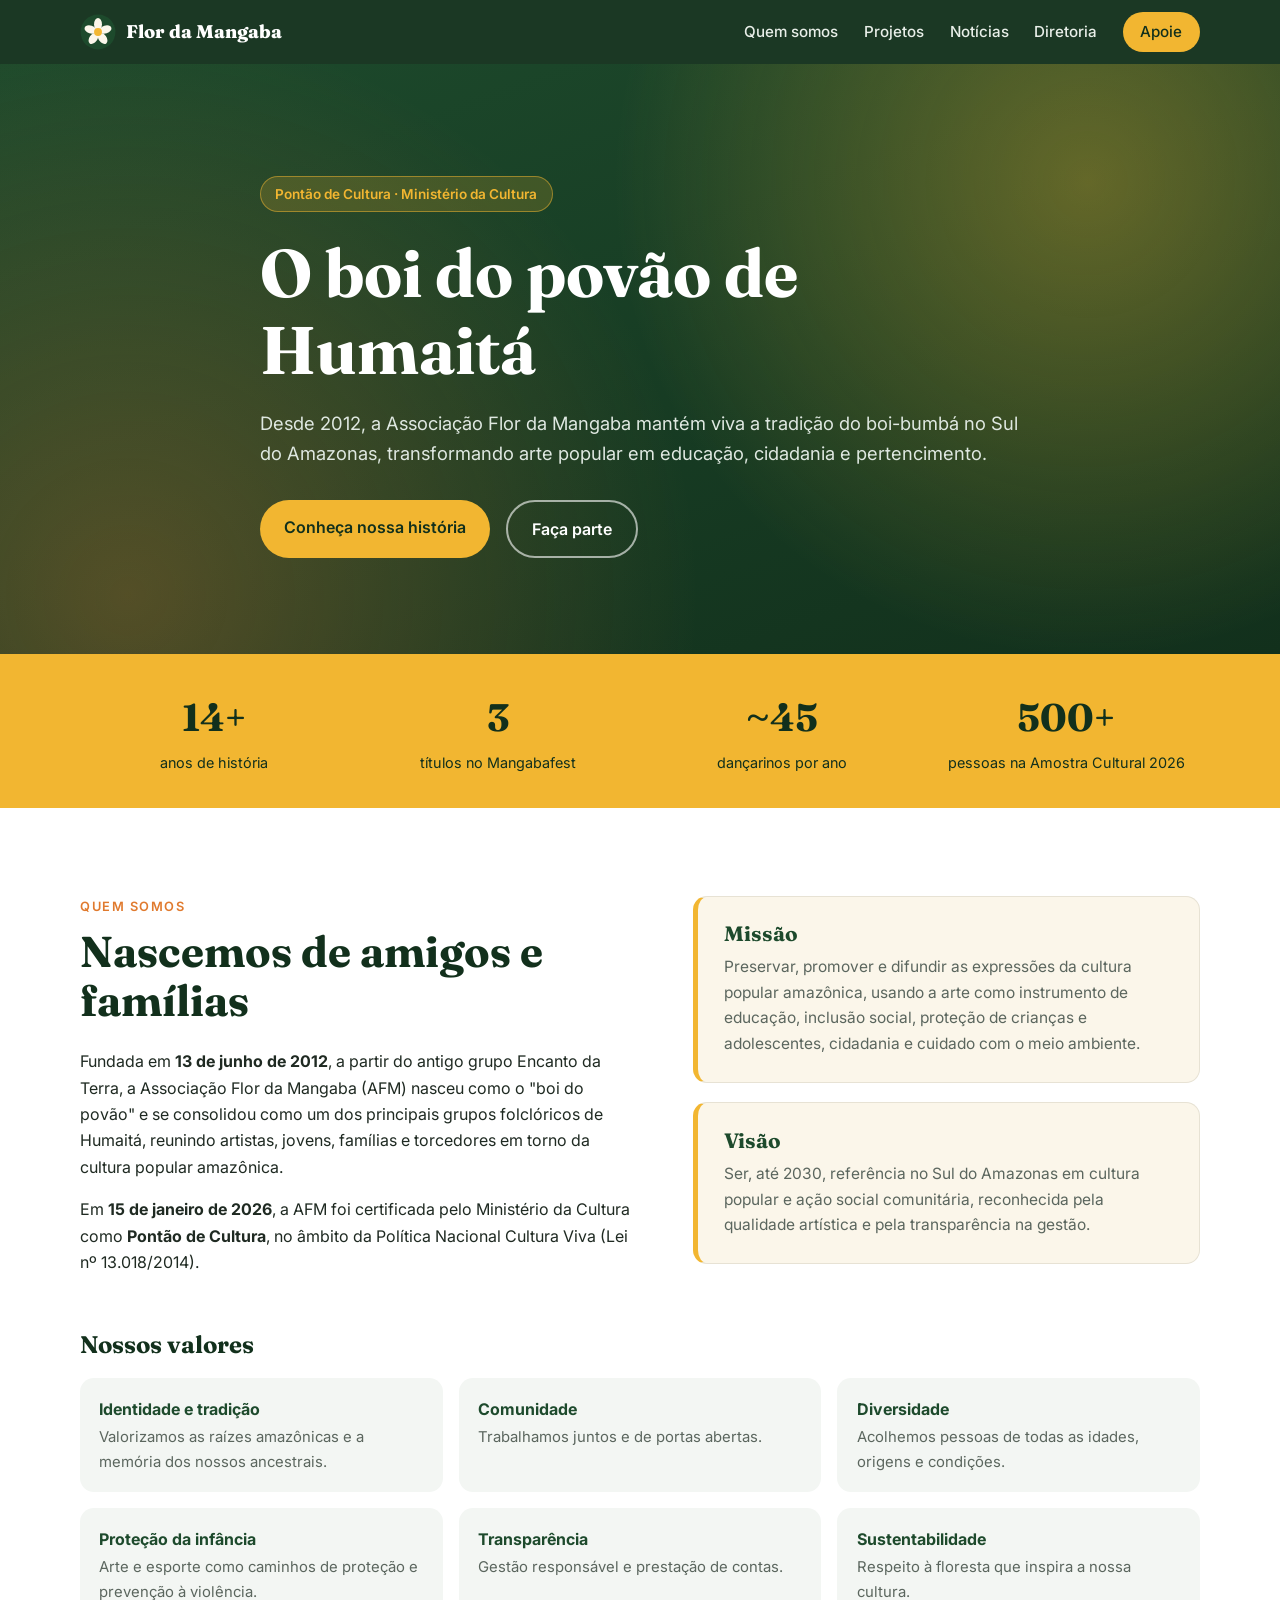
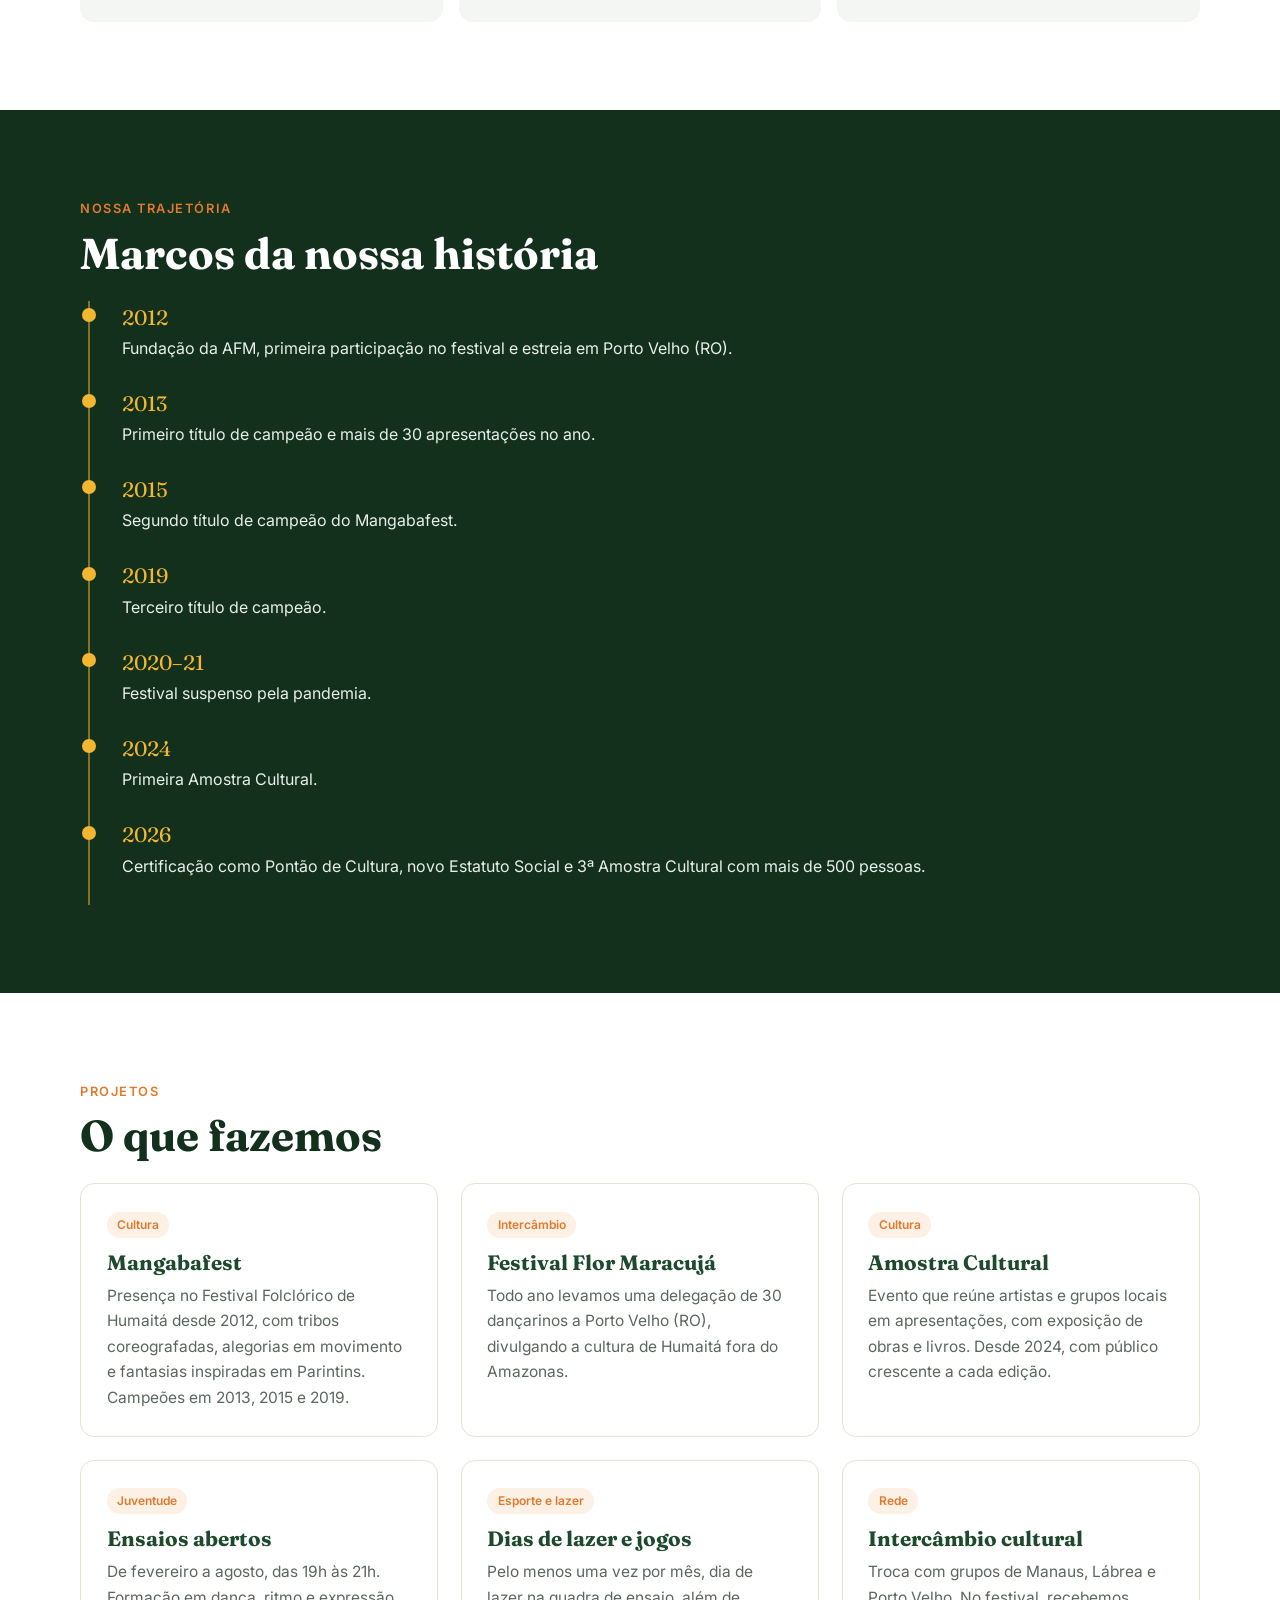
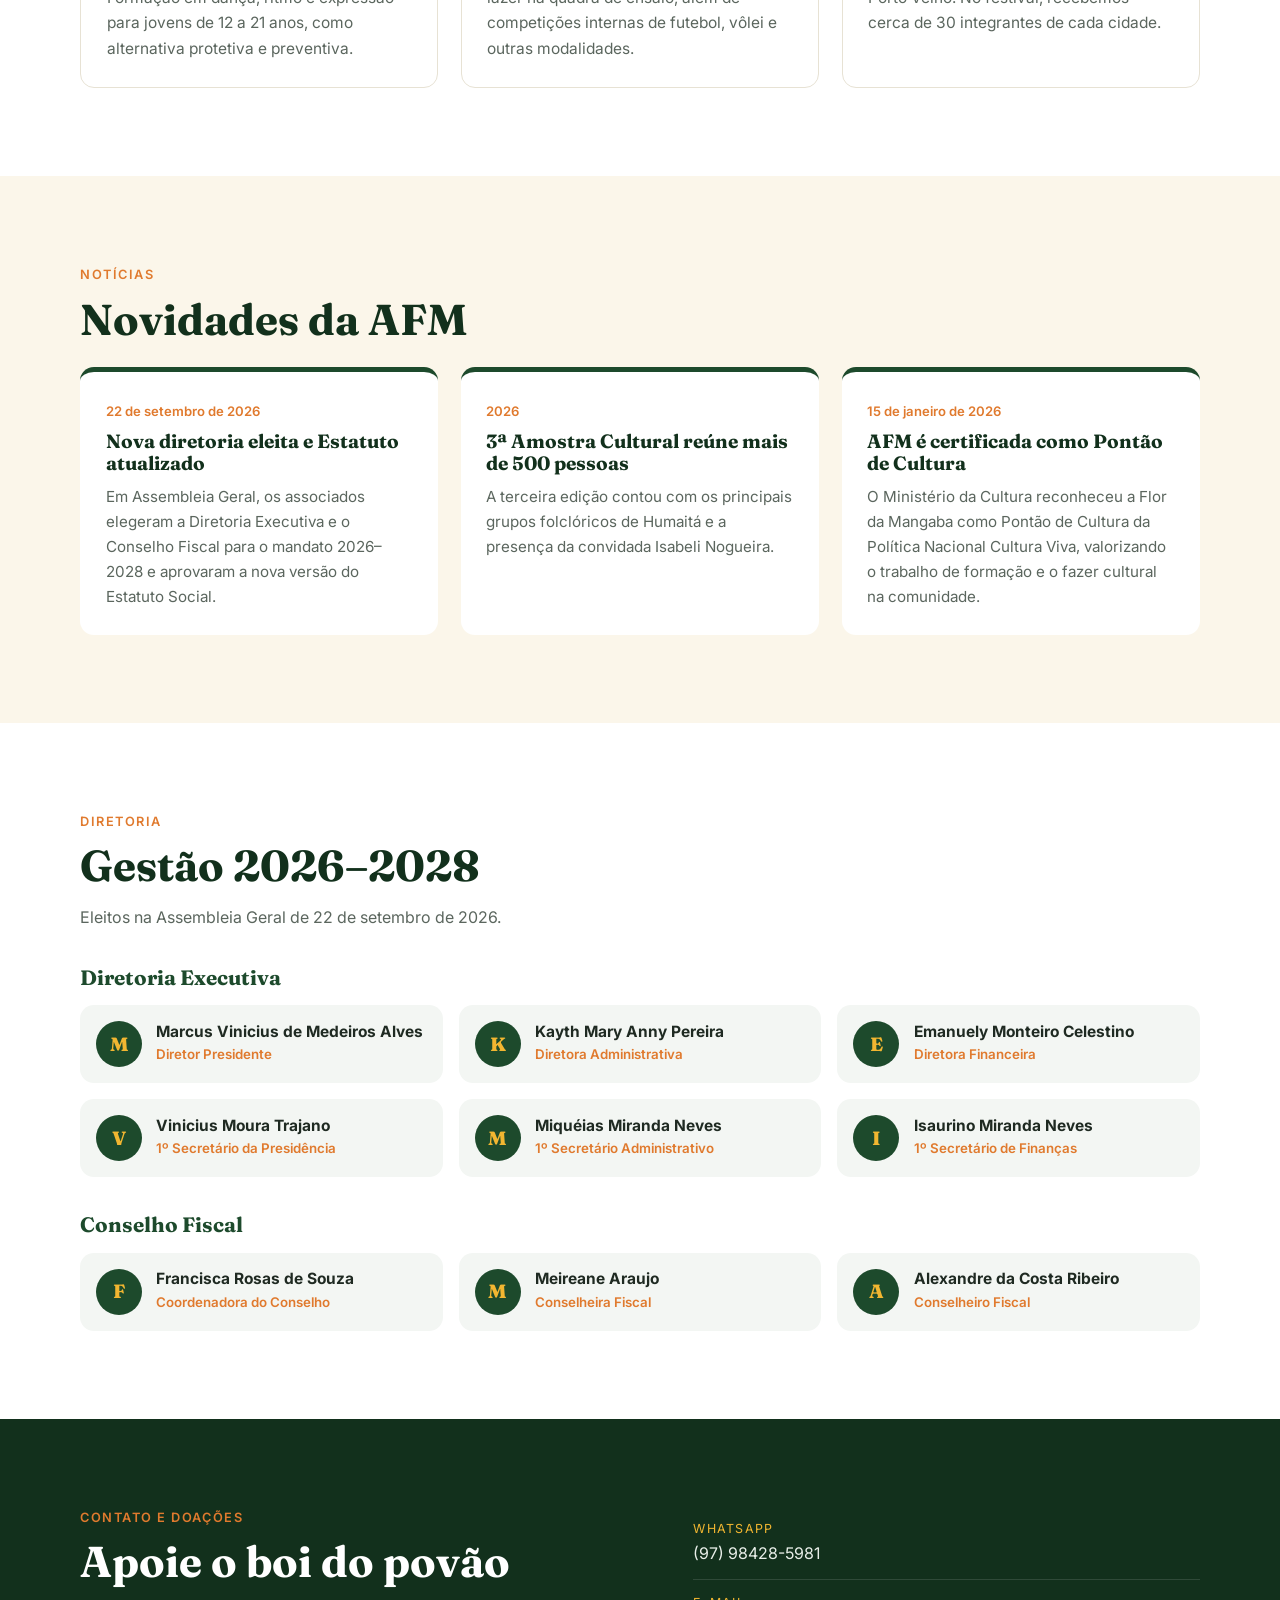
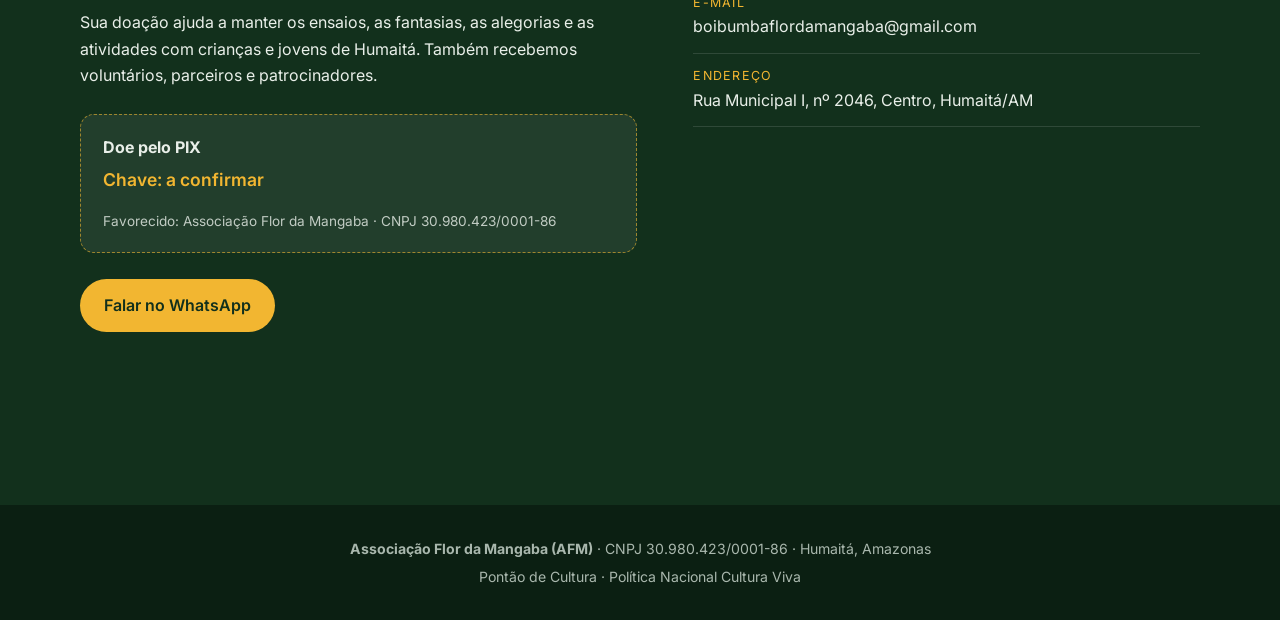
==== index.html @ e81a3c3b "Create index.html" ====
<!DOCTYPE html>
<html lang="pt-BR">
<head>
  <meta charset="UTF-8">
  <meta name="viewport" content="width=device-width, initial-scale=1.0">
  <title>Associação Flor da Mangaba – Boi-Bumbá de Humaitá (AM)</title>
  <meta name="description" content="Desde 2012, a Associação Flor da Mangaba mantém viva a tradição do boi-bumbá em Humaitá, Amazonas. Pontão de Cultura certificado pelo Ministério da Cultura.">
  <meta property="og:title" content="Associação Flor da Mangaba">
  <meta property="og:description" content="Boi-bumbá, cultura popular amazônica e ação social em Humaitá (AM) desde 2012.">
  <meta property="og:type" content="website">
  <link rel="icon" href="favicon.svg" type="image/svg+xml">
  <link rel="preconnect" href="https://fonts.googleapis.com">
  <link rel="preconnect" href="https://fonts.gstatic.com" crossorigin>
  <link href="https://fonts.googleapis.com/css2?family=Fraunces:opsz,wght@9..144,600;9..144,800&family=Inter:wght@400;500;600&display=swap" rel="stylesheet">
  <link rel="stylesheet" href="estilo.css">
</head>
<body>

<!-- ===================== MENU ===================== -->
<header class="topo">
  <div class="container topo-inner">
    <a href="#inicio" class="marca">
      <img src="favicon.svg" alt="" width="36" height="36">
      <span>Flor da Mangaba</span>
    </a>
    <button class="menu-btn" aria-label="Abrir menu" aria-expanded="false">☰</button>
    <nav class="menu">
      <a href="#quem-somos">Quem somos</a>
      <a href="#projetos">Projetos</a>
      <a href="#noticias">Notícias</a>
      <a href="#diretoria">Diretoria</a>
      <a href="#contato" class="btn btn-pequeno">Apoie</a>
    </nav>
  </div>
</header>

<!-- ===================== CAPA ===================== -->
<section id="inicio" class="capa">
  <div class="container capa-inner">
    <p class="selo">Pontão de Cultura · Ministério da Cultura</p>
    <h1>O boi do povão de Humaitá</h1>
    <p class="capa-texto">Desde 2012, a Associação Flor da Mangaba mantém viva a tradição do boi-bumbá no Sul do Amazonas, transformando arte popular em educação, cidadania e pertencimento.</p>
    <div class="capa-botoes">
      <a href="#quem-somos" class="btn">Conheça nossa história</a>
      <a href="#contato" class="btn btn-claro">Faça parte</a>
    </div>
  </div>
</section>

<!-- ===================== NÚMEROS ===================== -->
<section class="numeros">
  <div class="container grade-numeros">
    <div><strong>14+</strong><span>anos de história</span></div>
    <div><strong>3</strong><span>títulos no Mangabafest</span></div>
    <div><strong>~45</strong><span>dançarinos por ano</span></div>
    <div><strong>500+</strong><span>pessoas na Amostra Cultural 2026</span></div>
  </div>
</section>

<!-- ===================== QUEM SOMOS ===================== -->
<section id="quem-somos" class="secao">
  <div class="container duas-colunas">
    <div>
      <p class="sobretitulo">Quem somos</p>
      <h2>Nascemos de amigos e famílias</h2>
      <p>Fundada em <strong>13 de junho de 2012</strong>, a partir do antigo grupo Encanto da Terra, a Associação Flor da Mangaba (AFM) nasceu como o "boi do povão" e se consolidou como um dos principais grupos folclóricos de Humaitá, reunindo artistas, jovens, famílias e torcedores em torno da cultura popular amazônica.</p>
      <p>Em <strong>15 de janeiro de 2026</strong>, a AFM foi certificada pelo Ministério da Cultura como <strong>Pontão de Cultura</strong>, no âmbito da Política Nacional Cultura Viva (Lei nº 13.018/2014).</p>
    </div>
    <div class="cartoes-mvv">
      <article class="cartao">
        <h3>Missão</h3>
        <p>Preservar, promover e difundir as expressões da cultura popular amazônica, usando a arte como instrumento de educação, inclusão social, proteção de crianças e adolescentes, cidadania e cuidado com o meio ambiente.</p>
      </article>
      <article class="cartao">
        <h3>Visão</h3>
        <p>Ser, até 2030, referência no Sul do Amazonas em cultura popular e ação social comunitária, reconhecida pela qualidade artística e pela transparência na gestão.</p>
      </article>
    </div>
  </div>

  <div class="container">
    <h3 class="titulo-valores">Nossos valores</h3>
    <ul class="valores">
      <li><strong>Identidade e tradição</strong> Valorizamos as raízes amazônicas e a memória dos nossos ancestrais.</li>
      <li><strong>Comunidade</strong> Trabalhamos juntos e de portas abertas.</li>
      <li><strong>Diversidade</strong> Acolhemos pessoas de todas as idades, origens e condições.</li>
      <li><strong>Proteção da infância</strong> Arte e esporte como caminhos de proteção e prevenção à violência.</li>
      <li><strong>Transparência</strong> Gestão responsável e prestação de contas.</li>
      <li><strong>Sustentabilidade</strong> Respeito à floresta que inspira a nossa cultura.</li>
    </ul>
  </div>
</section>

<!-- ===================== LINHA DO TEMPO ===================== -->
<section class="secao secao-escura">
  <div class="container">
    <p class="sobretitulo">Nossa trajetória</p>
    <h2>Marcos da nossa história</h2>
    <ol class="linha-tempo">
      <li><span>2012</span>Fundação da AFM, primeira participação no festival e estreia em Porto Velho (RO).</li>
      <li><span>2013</span>Primeiro título de campeão e mais de 30 apresentações no ano.</li>
      <li><span>2015</span>Segundo título de campeão do Mangabafest.</li>
      <li><span>2019</span>Terceiro título de campeão.</li>
      <li><span>2020–21</span>Festival suspenso pela pandemia.</li>
      <li><span>2024</span>Primeira Amostra Cultural.</li>
      <li><span>2026</span>Certificação como Pontão de Cultura, novo Estatuto Social e 3ª Amostra Cultural com mais de 500 pessoas.</li>
    </ol>
  </div>
</section>

<!-- ===================== PROJETOS ===================== -->
<section id="projetos" class="secao">
  <div class="container">
    <p class="sobretitulo">Projetos</p>
    <h2>O que fazemos</h2>
    <div class="grade-cartoes">
      <article class="cartao">
        <span class="etiqueta">Cultura</span>
        <h3>Mangabafest</h3>
        <p>Presença no Festival Folclórico de Humaitá desde 2012, com tribos coreografadas, alegorias em movimento e fantasias inspiradas em Parintins. Campeões em 2013, 2015 e 2019.</p>
      </article>
      <article class="cartao">
        <span class="etiqueta">Intercâmbio</span>
        <h3>Festival Flor Maracujá</h3>
        <p>Todo ano levamos uma delegação de 30 dançarinos a Porto Velho (RO), divulgando a cultura de Humaitá fora do Amazonas.</p>
      </article>
      <article class="cartao">
        <span class="etiqueta">Cultura</span>
        <h3>Amostra Cultural</h3>
        <p>Evento que reúne artistas e grupos locais em apresentações, com exposição de obras e livros. Desde 2024, com público crescente a cada edição.</p>
      </article>
      <article class="cartao">
        <span class="etiqueta">Juventude</span>
        <h3>Ensaios abertos</h3>
        <p>De fevereiro a agosto, das 19h às 21h. Formação em dança, ritmo e expressão para jovens de 12 a 21 anos, como alternativa protetiva e preventiva.</p>
      </article>
      <article class="cartao">
        <span class="etiqueta">Esporte e lazer</span>
        <h3>Dias de lazer e jogos</h3>
        <p>Pelo menos uma vez por mês, dia de lazer na quadra de ensaio, além de competições internas de futebol, vôlei e outras modalidades.</p>
      </article>
      <article class="cartao">
        <span class="etiqueta">Rede</span>
        <h3>Intercâmbio cultural</h3>
        <p>Troca com grupos de Manaus, Lábrea e Porto Velho. No festival, recebemos cerca de 30 integrantes de cada cidade.</p>
      </article>
    </div>
  </div>
</section>

<!-- ===================== NOTÍCIAS ===================== -->
<!-- Para adicionar uma notícia, copie um bloco <article class="noticia"> e coloque no topo da lista. -->
<section id="noticias" class="secao secao-creme">
  <div class="container">
    <p class="sobretitulo">Notícias</p>
    <h2>Novidades da AFM</h2>
    <div class="lista-noticias">
      <article class="noticia">
        <time datetime="2026-09-22">22 de setembro de 2026</time>
        <h3>Nova diretoria eleita e Estatuto atualizado</h3>
        <p>Em Assembleia Geral, os associados elegeram a Diretoria Executiva e o Conselho Fiscal para o mandato 2026–2028 e aprovaram a nova versão do Estatuto Social.</p>
      </article>
      <article class="noticia">
        <time datetime="2026-07-01">2026</time>
        <h3>3ª Amostra Cultural reúne mais de 500 pessoas</h3>
        <p>A terceira edição contou com os principais grupos folclóricos de Humaitá e a presença da convidada Isabeli Nogueira.</p>
      </article>
      <article class="noticia">
        <time datetime="2026-01-15">15 de janeiro de 2026</time>
        <h3>AFM é certificada como Pontão de Cultura</h3>
        <p>O Ministério da Cultura reconheceu a Flor da Mangaba como Pontão de Cultura da Política Nacional Cultura Viva, valorizando o trabalho de formação e o fazer cultural na comunidade.</p>
      </article>
    </div>
  </div>
</section>

<!-- ===================== DIRETORIA ===================== -->
<section id="diretoria" class="secao">
  <div class="container">
    <p class="sobretitulo">Diretoria</p>
    <h2>Gestão 2026–2028</h2>
    <p class="intro">Eleitos na Assembleia Geral de 22 de setembro de 2026.</p>

    <h3 class="subgrupo">Diretoria Executiva</h3>
    <div class="grade-pessoas">
      <div class="pessoa"><span class="inicial">M</span><strong>Marcus Vinicius de Medeiros Alves</strong><small>Diretor Presidente</small></div>
      <div class="pessoa"><span class="inicial">K</span><strong>Kayth Mary Anny Pereira</strong><small>Diretora Administrativa</small></div>
      <div class="pessoa"><span class="inicial">E</span><strong>Emanuely Monteiro Celestino</strong><small>Diretora Financeira</small></div>
      <div class="pessoa"><span class="inicial">V</span><strong>Vinicius Moura Trajano</strong><small>1º Secretário da Presidência</small></div>
      <div class="pessoa"><span class="inicial">M</span><strong>Miquéias Miranda Neves</strong><small>1º Secretário Administrativo</small></div>
      <div class="pessoa"><span class="inicial">I</span><strong>Isaurino Miranda Neves</strong><small>1º Secretário de Finanças</small></div>
    </div>

    <h3 class="subgrupo">Conselho Fiscal</h3>
    <div class="grade-pessoas">
      <div class="pessoa"><span class="inicial">F</span><strong>Francisca Rosas de Souza</strong><small>Coordenadora do Conselho</small></div>
      <div class="pessoa"><span class="inicial">M</span><strong>Meireane Araujo</strong><small>Conselheira Fiscal</small></div>
      <div class="pessoa"><span class="inicial">A</span><strong>Alexandre da Costa Ribeiro</strong><small>Conselheiro Fiscal</small></div>
    </div>
  </div>
</section>

<!-- ===================== CONTATO E DOAÇÕES ===================== -->
<section id="contato" class="secao secao-escura">
  <div class="container duas-colunas">
    <div>
      <p class="sobretitulo">Contato e doações</p>
      <h2>Apoie o boi do povão</h2>
      <p>Sua doação ajuda a manter os ensaios, as fantasias, as alegorias e as atividades com crianças e jovens de Humaitá. Também recebemos voluntários, parceiros e patrocinadores.</p>
      <div class="caixa-pix">
        <p><strong>Doe pelo PIX</strong></p>
        <!-- TROCAR pela chave PIX oficial da associação -->
        <p class="chave">Chave: <span id="chave-pix">a confirmar</span></p>
        <p class="pequeno">Favorecido: Associação Flor da Mangaba · CNPJ 30.980.423/0001-86</p>
      </div>
      <a class="btn" href="https://wa.me/5597984285981?text=Ol%C3%A1!%20Vim%20pelo%20site%20da%20Flor%20da%20Mangaba." target="_blank" rel="noopener">Falar no WhatsApp</a>
    </div>
    <div class="contatos">
      <ul>
        <li><span>WhatsApp</span><a href="https://wa.me/5597984285981" target="_blank" rel="noopener">(97) 98428-5981</a></li>
        <li><span>E-mail</span><a href="mailto:boibumbaflordamangaba@gmail.com">boibumbaflordamangaba@gmail.com</a></li>
        <li><span>Endereço</span>Rua Municipal I, nº 2046, Centro, Humaitá/AM</li>
      </ul>
      <iframe class="mapa" title="Mapa da sede" loading="lazy"
        src="https://www.google.com/maps?q=Rua+Municipal+I+2046+Centro+Humait%C3%A1+AM&output=embed"></iframe>
    </div>
  </div>
</section>

<footer class="rodape">
  <div class="container">
    <p><strong>Associação Flor da Mangaba (AFM)</strong> · CNPJ 30.980.423/0001-86 · Humaitá, Amazonas</p>
    <p>Pontão de Cultura · Política Nacional Cultura Viva</p>
  </div>
</footer>

<script>
  const btn = document.querySelector('.menu-btn');
  const menu = document.querySelector('.menu');
  btn.addEventListener('click', () => {
    const aberto = menu.classList.toggle('aberto');
    btn.setAttribute('aria-expanded', aberto);
  });
  menu.querySelectorAll('a').forEach(a => a.addEventListener('click', () => menu.classList.remove('aberto')));
</script>
</body>
</html>
---- estilo.css ----
/* ===== Cores da associação: troque aqui para mudar o site inteiro ===== */
:root {
  --verde: #1d4a2c;
  --verde-escuro: #12301c;
  --amarelo: #f2b631;
  --laranja: #e07a2e;
  --creme: #fbf6ea;
  --texto: #1f2a22;
  --cinza: #5b665e;
  --raio: 14px;
}

* { box-sizing: border-box; margin: 0; padding: 0; }
html { scroll-behavior: smooth; scroll-padding-top: 72px; }
body { font-family: 'Inter', system-ui, sans-serif; color: var(--texto); line-height: 1.65; background: #fff; }
h1, h2, h3 { font-family: 'Fraunces', Georgia, serif; line-height: 1.15; }
a { color: inherit; }
img { max-width: 100%; }
.container { width: min(1120px, 92%); margin: 0 auto; }

/* Botões */
.btn { display: inline-block; background: var(--amarelo); color: var(--verde-escuro); font-weight: 600; text-decoration: none; padding: .85rem 1.5rem; border-radius: 999px; transition: transform .15s, background .15s; }
.btn:hover { transform: translateY(-2px); background: #ffc845; }
.btn-claro { background: transparent; color: #fff; border: 2px solid rgba(255,255,255,.6); }
.btn-claro:hover { background: rgba(255,255,255,.12); }
.btn-pequeno { padding: .45rem 1.1rem; }

/* Menu */
.topo { position: sticky; top: 0; z-index: 10; background: rgba(18,48,28,.96); backdrop-filter: blur(6px); }
.topo-inner { display: flex; align-items: center; justify-content: space-between; height: 64px; }
.marca { display: flex; align-items: center; gap: .6rem; color: #fff; text-decoration: none; font-family: 'Fraunces', serif; font-weight: 800; font-size: 1.15rem; }
.menu { display: flex; align-items: center; gap: 1.6rem; }
.menu a { color: #e9efe9; text-decoration: none; font-weight: 500; font-size: .95rem; }
.menu a:hover { color: var(--amarelo); }
.menu a.btn { color: var(--verde-escuro); }
.menu-btn { display: none; background: none; border: 0; color: #fff; font-size: 1.6rem; cursor: pointer; }

/* Capa */
.capa { background:
    radial-gradient(circle at 85% 20%, rgba(242,182,49,.35), transparent 40%),
    radial-gradient(circle at 10% 90%, rgba(224,122,46,.3), transparent 45%),
    linear-gradient(160deg, var(--verde) 0%, var(--verde-escuro) 100%);
  color: #fff; padding: 7rem 0 6rem; }
.capa-inner { max-width: 760px; }
.selo { display: inline-block; background: rgba(242,182,49,.18); color: var(--amarelo); border: 1px solid rgba(242,182,49,.5); padding: .35rem .9rem; border-radius: 999px; font-size: .85rem; font-weight: 600; margin-bottom: 1.4rem; }
.capa h1 { font-size: clamp(2.4rem, 6vw, 4.2rem); margin-bottom: 1.2rem; }
.capa-texto { font-size: 1.15rem; color: #dfe8e1; margin-bottom: 2rem; }
.capa-botoes { display: flex; flex-wrap: wrap; gap: 1rem; }

/* Números */
.numeros { background: var(--amarelo); padding: 2rem 0; }
.grade-numeros { display: grid; grid-template-columns: repeat(4, 1fr); gap: 1rem; text-align: center; }
.grade-numeros strong { display: block; font-family: 'Fraunces', serif; font-size: 2.4rem; color: var(--verde-escuro); }
.grade-numeros span { font-size: .9rem; color: var(--verde-escuro); }

/* Seções */
.secao { padding: 5.5rem 0; }
.secao-escura { background: var(--verde-escuro); color: #e9efe9; }
.secao-escura h2 { color: #fff; }
.secao-creme { background: var(--creme); }
.sobretitulo { text-transform: uppercase; letter-spacing: .12em; font-size: .8rem; font-weight: 600; color: var(--laranja); margin-bottom: .6rem; }
.secao h2 { font-size: clamp(1.9rem, 4vw, 2.7rem); margin-bottom: 1.4rem; color: var(--verde-escuro); }
.secao-escura h2 { color: #fff; }
.secao p + p { margin-top: 1rem; }
.intro { color: var(--cinza); margin-top: -.6rem; }
.duas-colunas { display: grid; grid-template-columns: 1.1fr 1fr; gap: 3.5rem; align-items: start; }

/* Cartões */
.cartao { background: #fff; border: 1px solid #e7e2d4; border-radius: var(--raio); padding: 1.6rem; }
.cartao h3 { font-size: 1.3rem; color: var(--verde); margin-bottom: .5rem; }
.cartao p { color: var(--cinza); font-size: .97rem; }
.cartoes-mvv { display: grid; gap: 1.2rem; }
.cartoes-mvv .cartao { background: var(--creme); border-left: 5px solid var(--amarelo); }
.grade-cartoes { display: grid; grid-template-columns: repeat(3, 1fr); gap: 1.4rem; }
.grade-cartoes .cartao { transition: transform .2s, box-shadow .2s; }
.grade-cartoes .cartao:hover { transform: translateY(-4px); box-shadow: 0 12px 30px rgba(18,48,28,.1); }
.etiqueta { display: inline-block; font-size: .75rem; font-weight: 600; color: var(--laranja); background: #fdf0e4; padding: .2rem .65rem; border-radius: 999px; margin-bottom: .8rem; }

/* Valores */
.titulo-valores { margin: 3.5rem 0 1.2rem; font-size: 1.5rem; color: var(--verde-escuro); }
.valores { list-style: none; display: grid; grid-template-columns: repeat(3, 1fr); gap: 1rem; }
.valores li { padding: 1.1rem 1.2rem; border-radius: var(--raio); background: #f3f6f3; font-size: .93rem; color: var(--cinza); }
.valores strong { display: block; color: var(--verde); margin-bottom: .2rem; font-size: 1rem; }

/* Linha do tempo */
.linha-tempo { list-style: none; border-left: 2px solid rgba(242,182,49,.5); margin-left: .5rem; }
.linha-tempo li { position: relative; padding: 0 0 1.6rem 2rem; }
.linha-tempo li::before { content: ''; position: absolute; left: -8px; top: .45rem; width: 14px; height: 14px; border-radius: 50%; background: var(--amarelo); }
.linha-tempo span { display: block; font-family: 'Fraunces', serif; font-size: 1.3rem; color: var(--amarelo); }

/* Notícias */
.lista-noticias { display: grid; grid-template-columns: repeat(3, 1fr); gap: 1.4rem; }
.noticia { background: #fff; border-radius: var(--raio); padding: 1.6rem; border-top: 5px solid var(--verde); }
.noticia time { font-size: .82rem; color: var(--laranja); font-weight: 600; }
.noticia h3 { font-size: 1.2rem; margin: .4rem 0 .6rem; color: var(--verde-escuro); }
.noticia p { font-size: .95rem; color: var(--cinza); }

/* Diretoria */
.subgrupo { font-size: 1.3rem; color: var(--verde); margin: 2.2rem 0 1rem; }
.grade-pessoas { display: grid; grid-template-columns: repeat(3, 1fr); gap: 1rem; }
.pessoa { display: grid; grid-template-columns: auto 1fr; column-gap: .9rem; align-items: center; padding: 1rem; border-radius: var(--raio); background: #f3f6f3; }
.inicial { grid-row: span 2; width: 46px; height: 46px; border-radius: 50%; background: var(--verde); color: var(--amarelo); display: grid; place-items: center; font-family: 'Fraunces', serif; font-weight: 800; font-size: 1.2rem; }
.pessoa strong { font-size: .97rem; line-height: 1.3; }
.pessoa small { color: var(--laranja); font-weight: 600; }

/* Contato */
.caixa-pix { background: rgba(255,255,255,.07); border: 1px dashed rgba(242,182,49,.6); border-radius: var(--raio); padding: 1.2rem 1.4rem; margin: 1.6rem 0; }
.caixa-pix .chave { color: var(--amarelo); font-size: 1.1rem; font-weight: 600; margin-top: .3rem; }
.pequeno { font-size: .85rem; opacity: .8; }
.contatos ul { list-style: none; margin-bottom: 1.4rem; }
.contatos li { padding: .8rem 0; border-bottom: 1px solid rgba(255,255,255,.12); }
.contatos li span { display: block; font-size: .78rem; text-transform: uppercase; letter-spacing: .1em; color: var(--amarelo); }
.contatos a { text-decoration: none; }
.contatos a:hover { color: var(--amarelo); }
.mapa { width: 100%; height: 260px; border: 0; border-radius: var(--raio); }

/* Rodapé */
.rodape { background: #0b1f12; color: #a9b7ad; padding: 2rem 0; font-size: .88rem; text-align: center; }
.rodape p + p { margin-top: .3rem; }

/* Celular */
@media (max-width: 860px) {
  .menu-btn { display: block; }
  .menu { display: none; position: absolute; top: 64px; left: 0; right: 0; flex-direction: column; gap: 0; background: var(--verde-escuro); padding: .5rem 0 1rem; }
  .menu.aberto { display: flex; }
  .menu a { padding: .8rem 0; }
  .duas-colunas, .grade-cartoes, .lista-noticias, .grade-pessoas, .valores { grid-template-columns: 1fr; }
  .grade-numeros { grid-template-columns: repeat(2, 1fr); }
  .duas-colunas { gap: 2rem; }
  .capa { padding: 4.5rem 0 4rem; }
  .secao { padding: 4rem 0; }
}
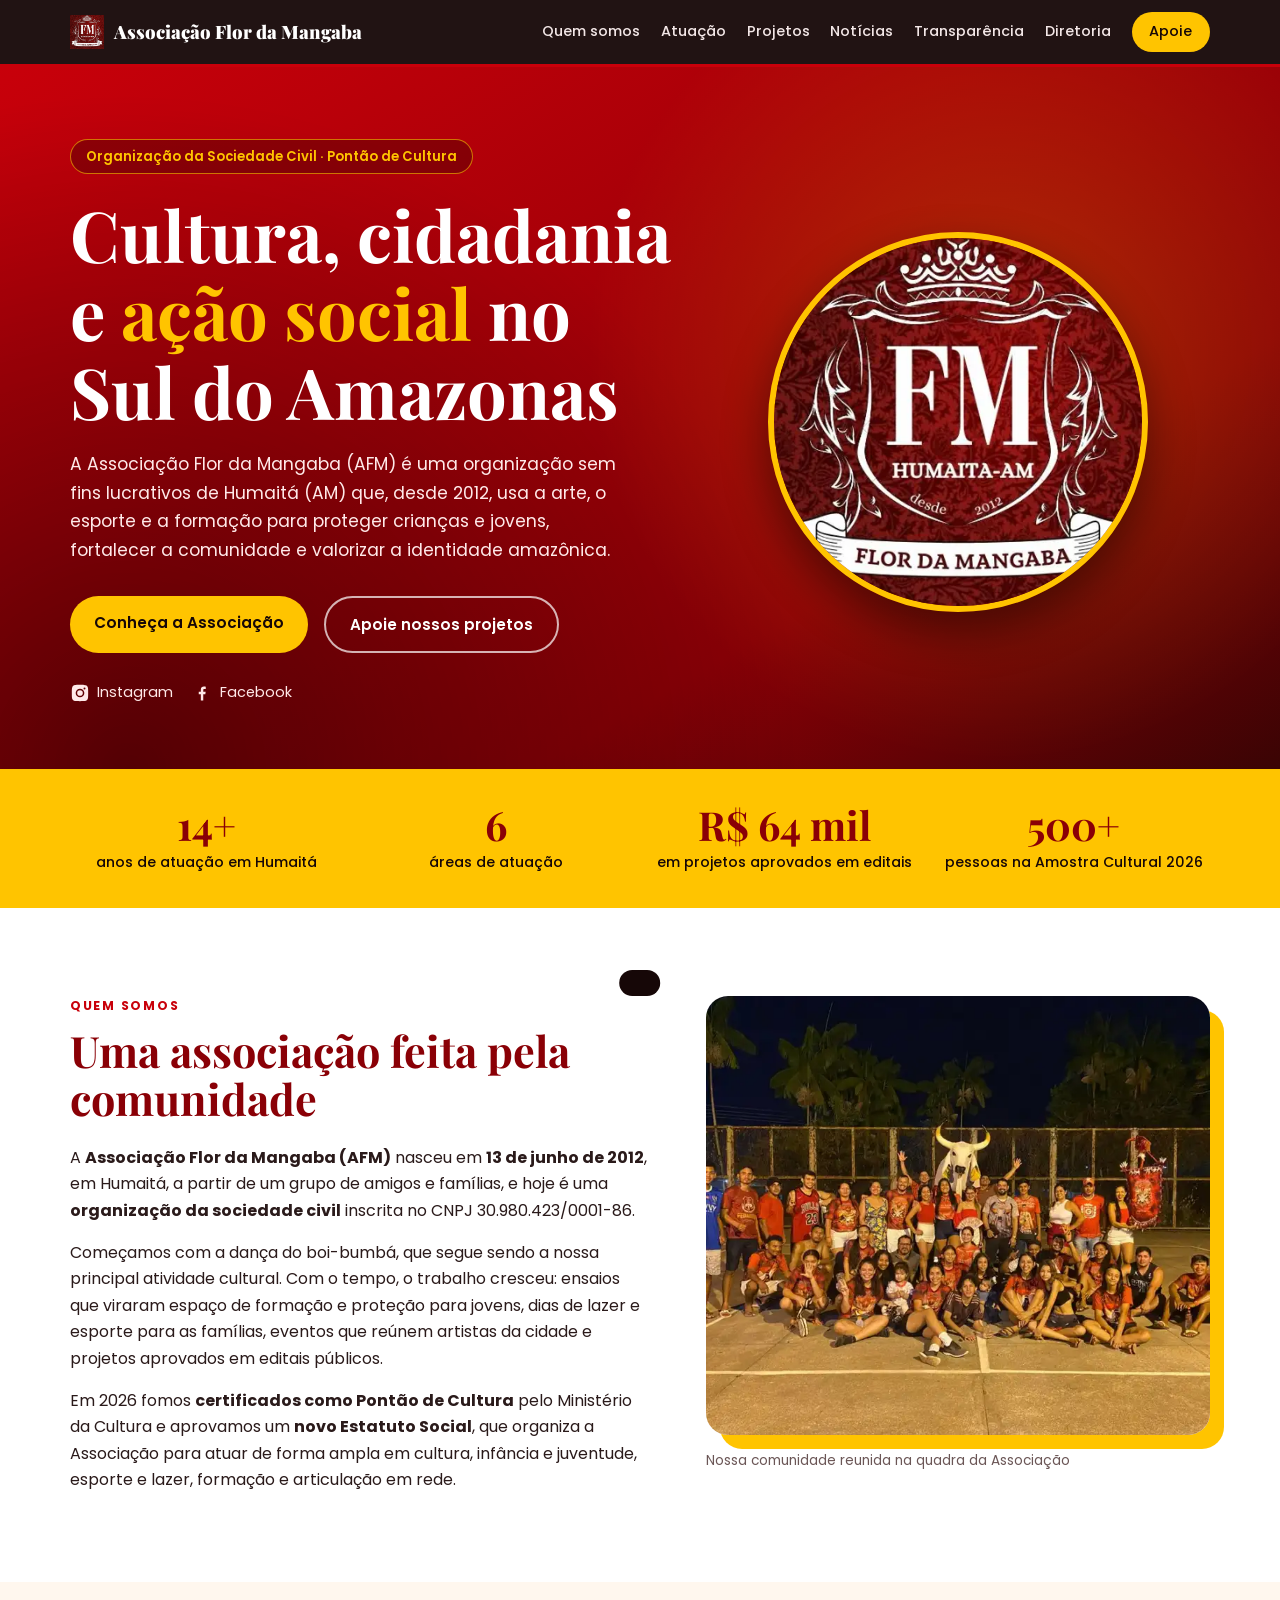
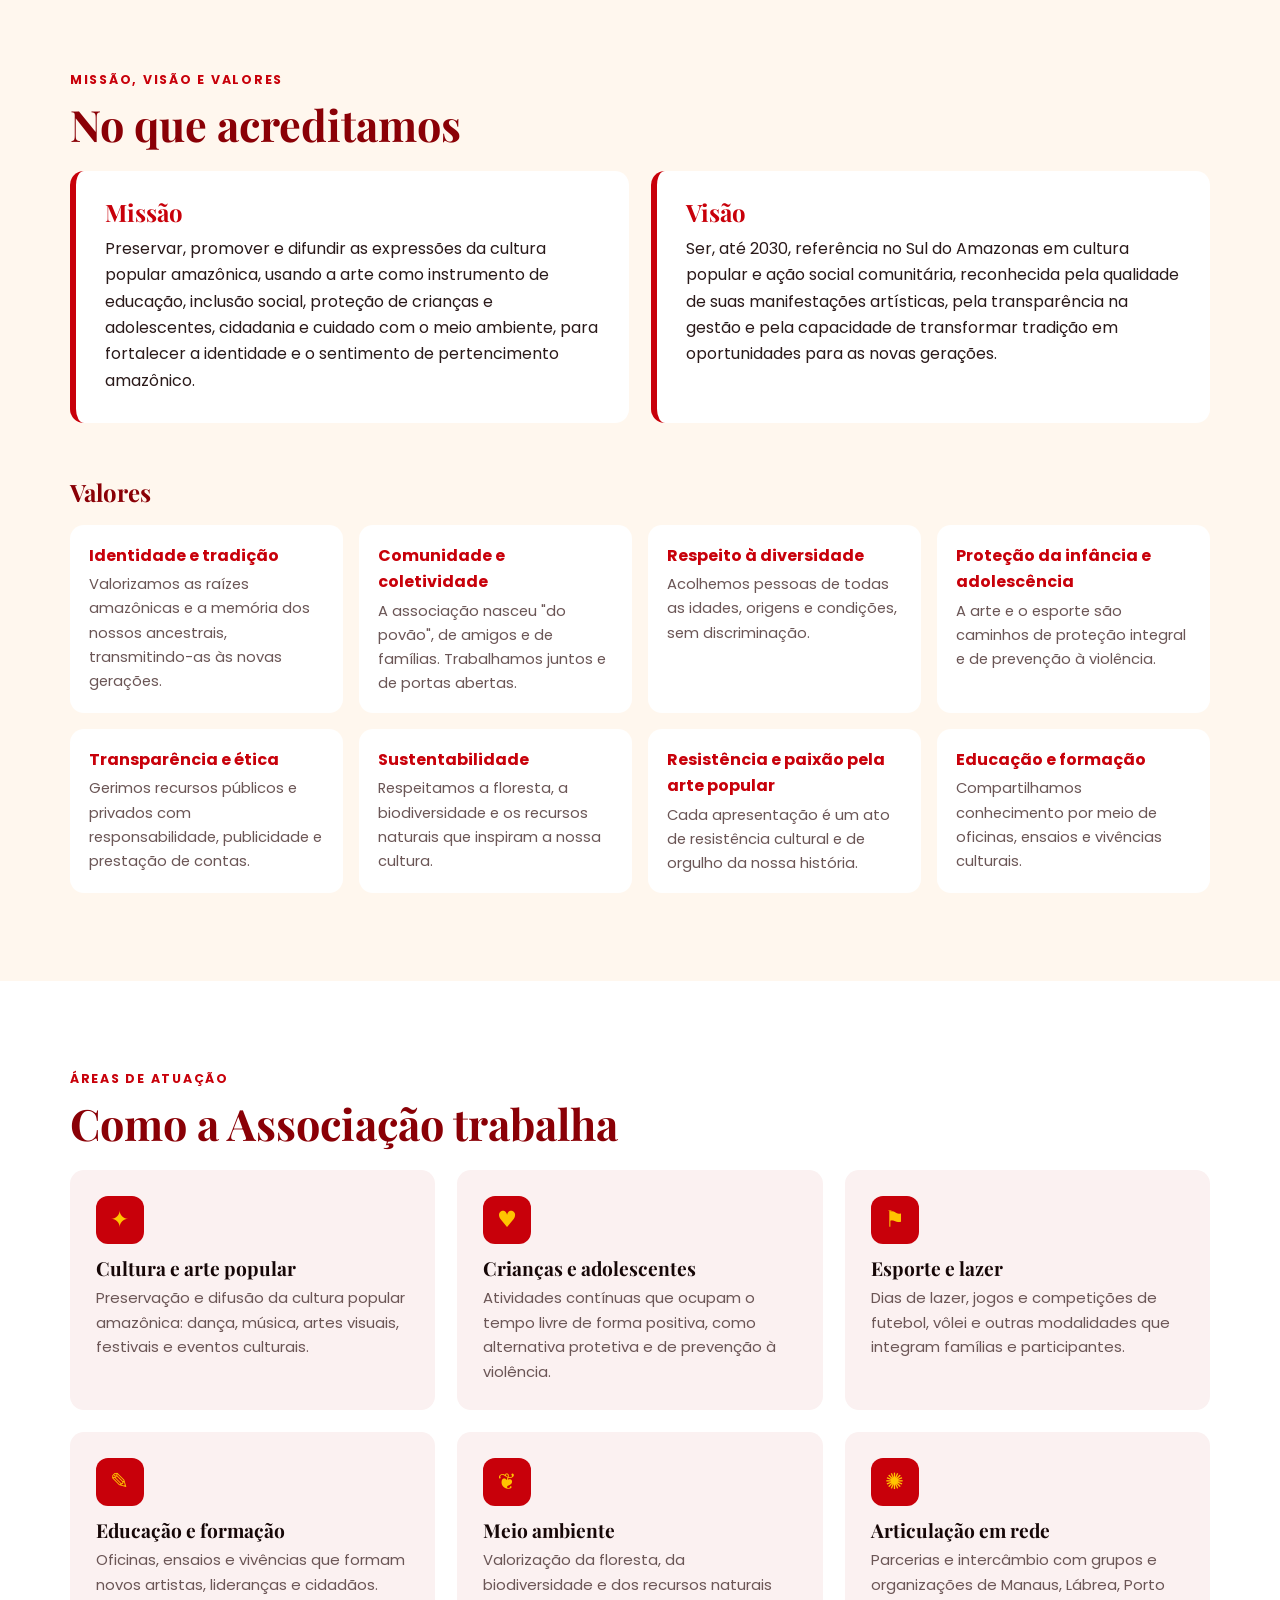
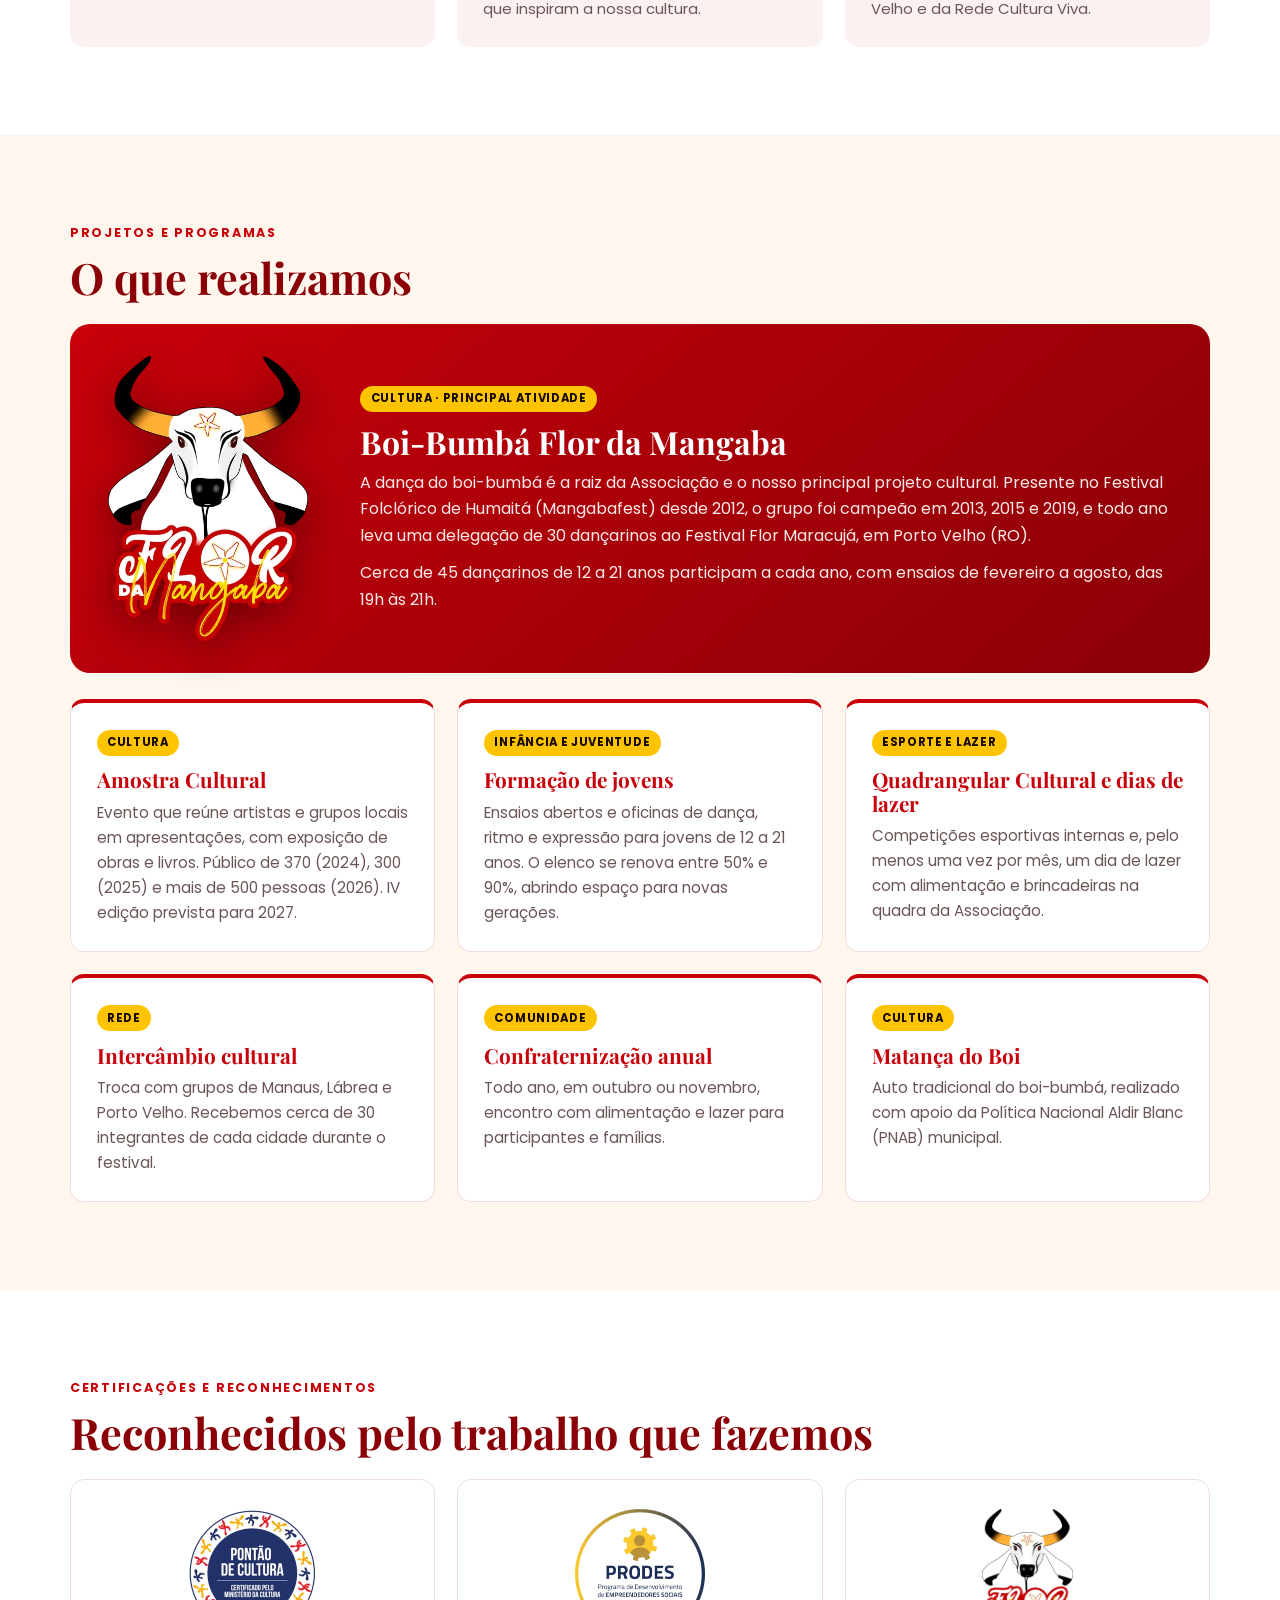
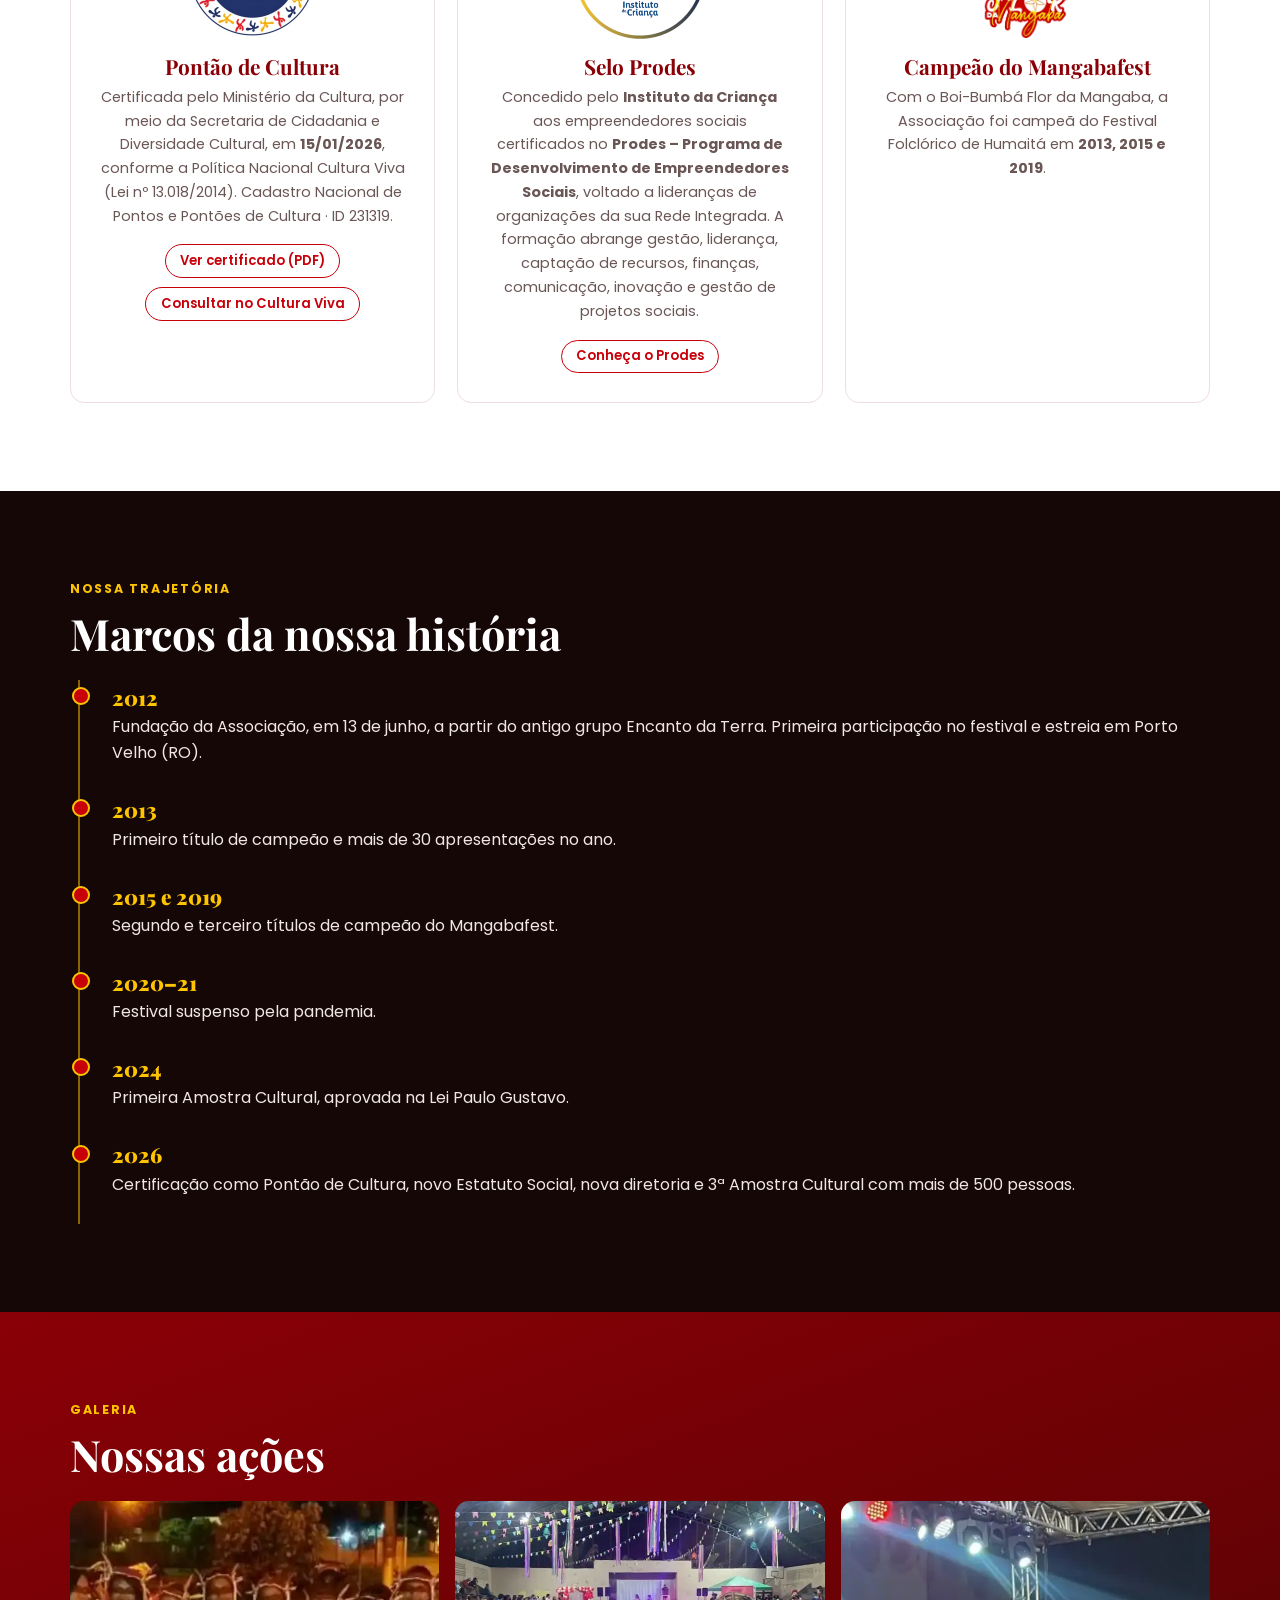
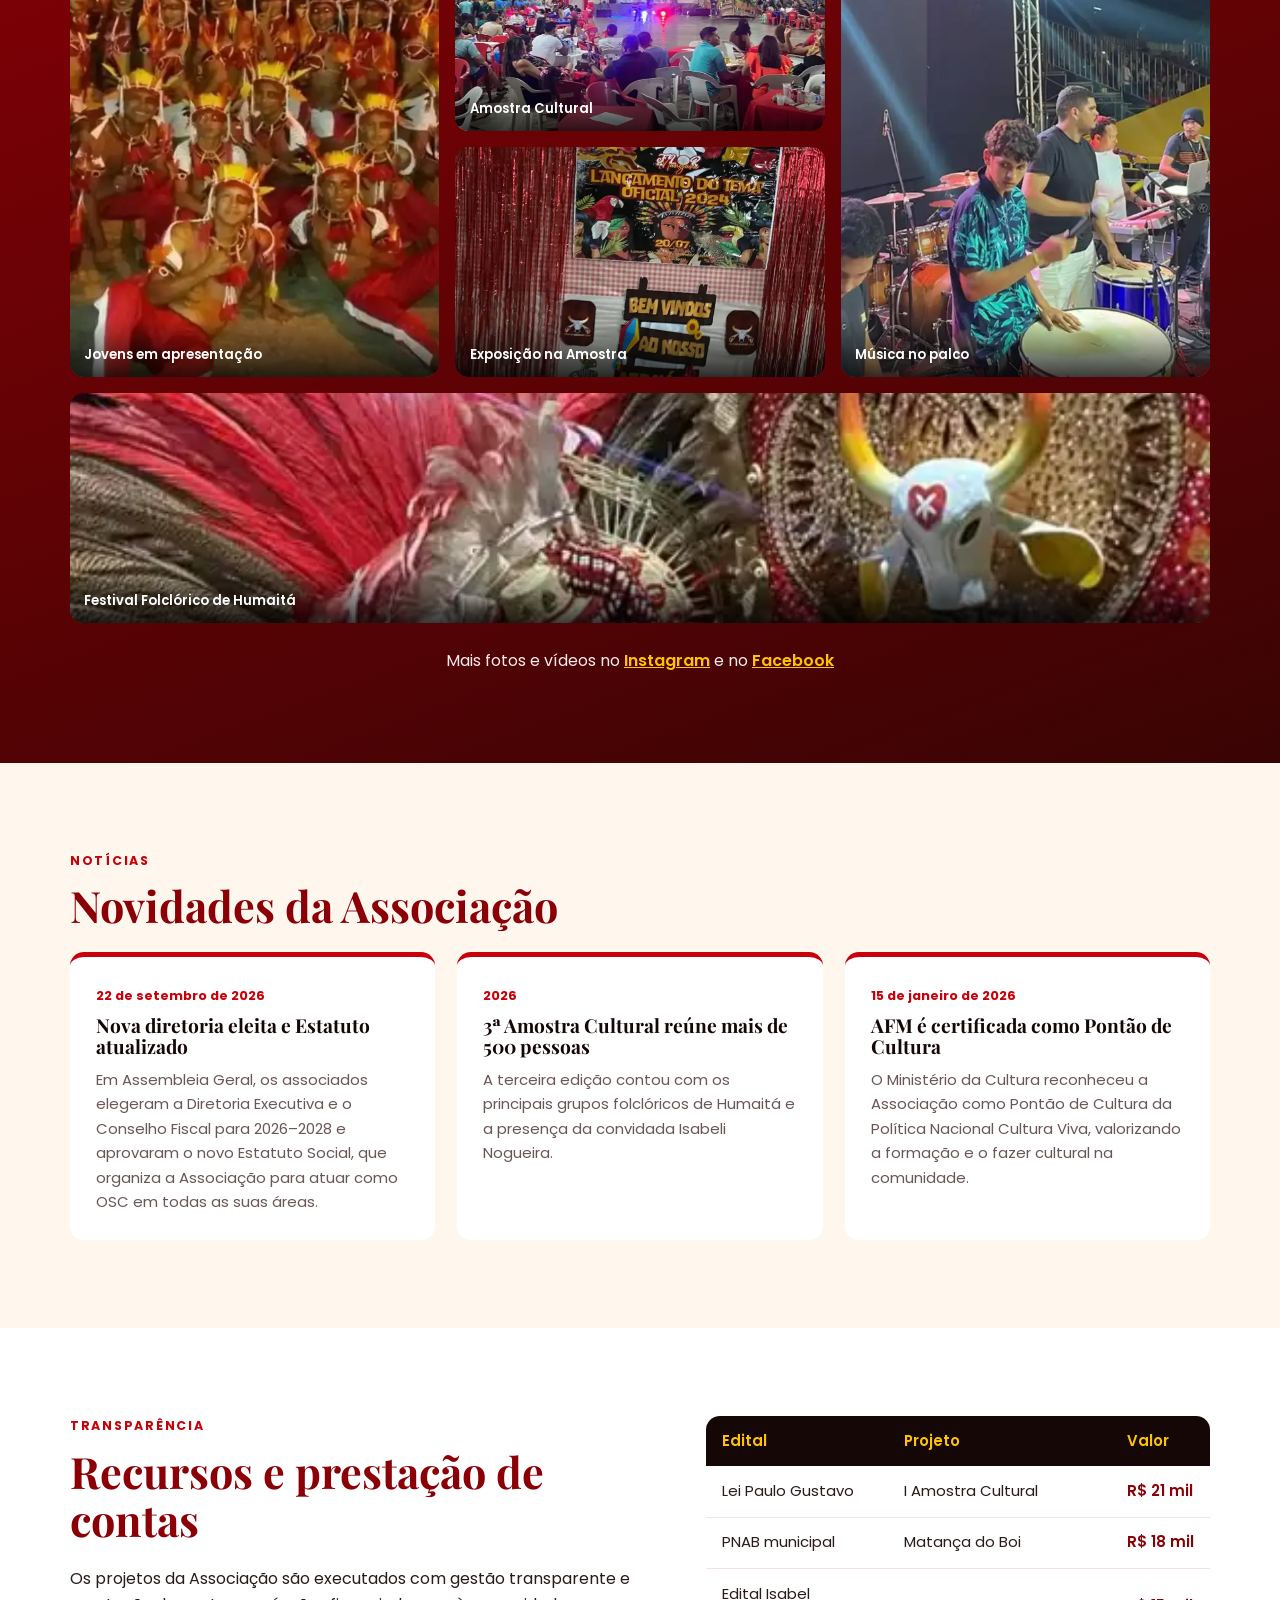
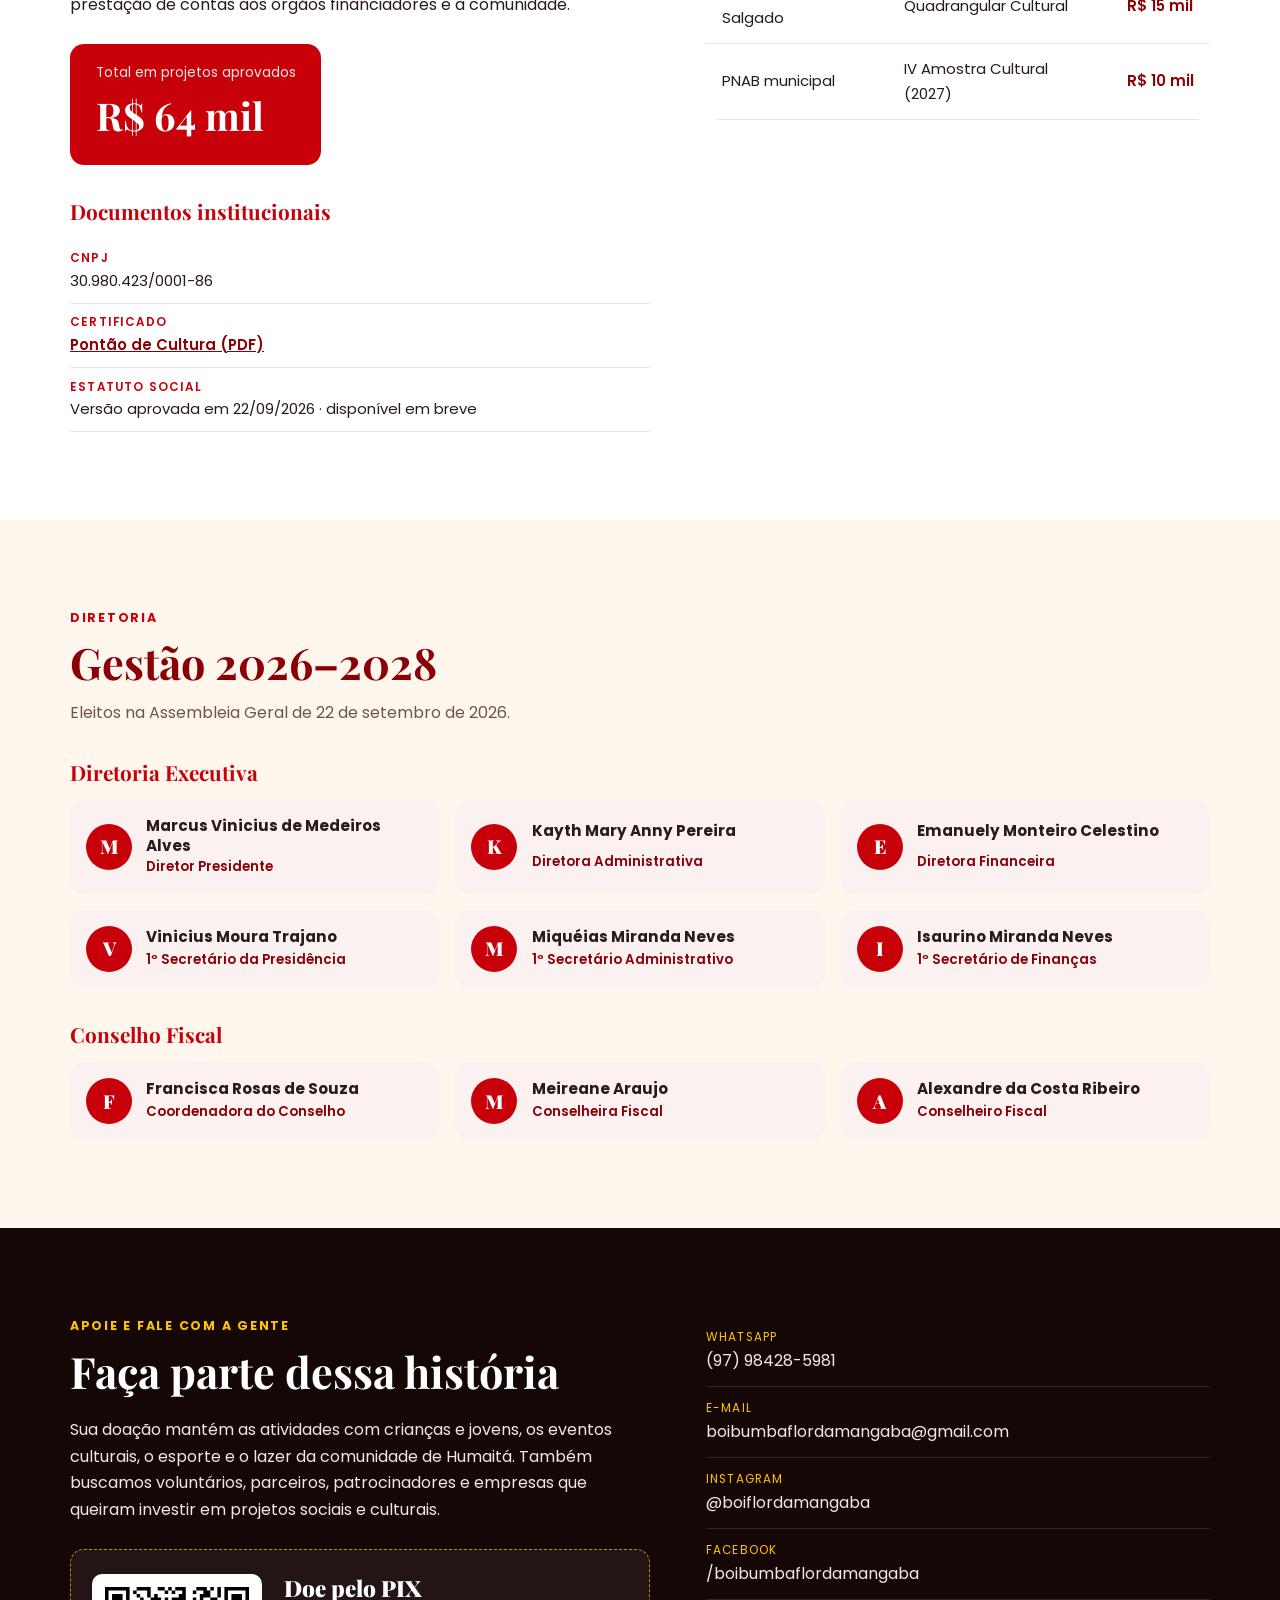
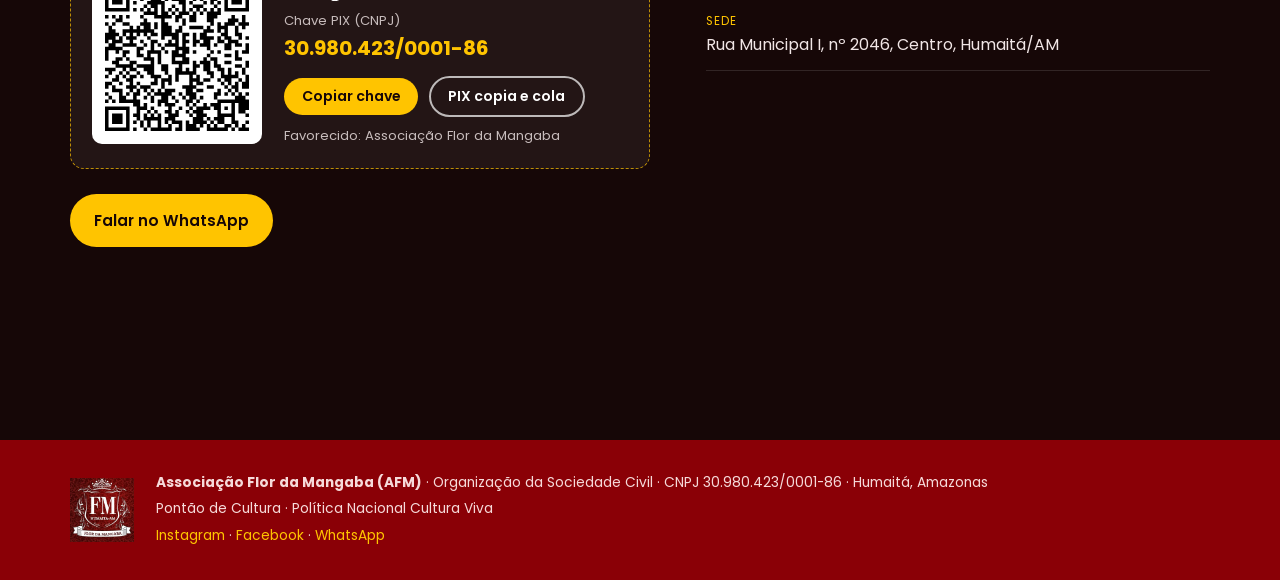
==== commit 5dcaaef9: "Versão institucional (OSC): MVV, áreas de atuação, selos, fotos e PIX" ====
--- a/index.html
+++ b/index.html
@@ -3,15 +3,18 @@
 <head>
   <meta charset="UTF-8">
   <meta name="viewport" content="width=device-width, initial-scale=1.0">
-  <title>Associação Flor da Mangaba – Boi-Bumbá de Humaitá (AM)</title>
-  <meta name="description" content="Desde 2012, a Associação Flor da Mangaba mantém viva a tradição do boi-bumbá em Humaitá, Amazonas. Pontão de Cultura certificado pelo Ministério da Cultura.">
+  <title>Associação Flor da Mangaba – OSC em Humaitá (AM)</title>
+  <meta name="description" content="A Associação Flor da Mangaba é uma organização da sociedade civil de Humaitá (AM) que atua com cultura, infância e juventude, esporte, formação e meio ambiente. Pontão de Cultura certificado pelo Ministério da Cultura.">
+  <meta name="theme-color" content="#b30000">
   <meta property="og:title" content="Associação Flor da Mangaba">
-  <meta property="og:description" content="Boi-bumbá, cultura popular amazônica e ação social em Humaitá (AM) desde 2012.">
+  <meta property="og:description" content="Cultura, cidadania e ação social no Sul do Amazonas desde 2012.">
   <meta property="og:type" content="website">
-  <link rel="icon" href="favicon.svg" type="image/svg+xml">
+  <meta property="og:image" content="https://flordamangaba.github.io/img/compartilhar.jpg">
+  <link rel="icon" href="img/icone.png" type="image/png">
+  <link rel="apple-touch-icon" href="img/icone.png">
   <link rel="preconnect" href="https://fonts.googleapis.com">
   <link rel="preconnect" href="https://fonts.gstatic.com" crossorigin>
-  <link href="https://fonts.googleapis.com/css2?family=Fraunces:opsz,wght@9..144,600;9..144,800&family=Inter:wght@400;500;600&display=swap" rel="stylesheet">
+  <link href="https://fonts.googleapis.com/css2?family=Playfair+Display:wght@700;900&family=Poppins:wght@400;500;600;700&display=swap" rel="stylesheet">
   <link rel="stylesheet" href="estilo.css">
 </head>
 <body>
@@ -20,16 +23,18 @@
 <header class="topo">
   <div class="container topo-inner">
     <a href="#inicio" class="marca">
-      <img src="favicon.svg" alt="" width="36" height="36">
-      <span>Flor da Mangaba</span>
+      <img src="img/icone.png" alt="" width="34" height="34">
+      <span>Associação Flor da Mangaba</span>
     </a>
     <button class="menu-btn" aria-label="Abrir menu" aria-expanded="false">☰</button>
     <nav class="menu">
       <a href="#quem-somos">Quem somos</a>
+      <a href="#atuacao">Atuação</a>
       <a href="#projetos">Projetos</a>
       <a href="#noticias">Notícias</a>
+      <a href="#transparencia">Transparência</a>
       <a href="#diretoria">Diretoria</a>
-      <a href="#contato" class="btn btn-pequeno">Apoie</a>
+      <a href="#apoie" class="btn btn-pequeno">Apoie</a>
     </nav>
   </div>
 </header>
@@ -37,12 +42,27 @@
 <!-- ===================== CAPA ===================== -->
 <section id="inicio" class="capa">
   <div class="container capa-inner">
-    <p class="selo">Pontão de Cultura · Ministério da Cultura</p>
-    <h1>O boi do povão de Humaitá</h1>
-    <p class="capa-texto">Desde 2012, a Associação Flor da Mangaba mantém viva a tradição do boi-bumbá no Sul do Amazonas, transformando arte popular em educação, cidadania e pertencimento.</p>
-    <div class="capa-botoes">
-      <a href="#quem-somos" class="btn">Conheça nossa história</a>
-      <a href="#contato" class="btn btn-claro">Faça parte</a>
+    <div class="capa-texto">
+      <p class="selo">Organização da Sociedade Civil · Pontão de Cultura</p>
+      <h1>Cultura, cidadania e <em>ação social</em> no Sul do Amazonas</h1>
+      <p class="capa-sub">A Associação Flor da Mangaba (AFM) é uma organização sem fins lucrativos de Humaitá (AM) que, desde 2012, usa a arte, o esporte e a formação para proteger crianças e jovens, fortalecer a comunidade e valorizar a identidade amazônica.</p>
+      <div class="capa-botoes">
+        <a href="#quem-somos" class="btn">Conheça a Associação</a>
+        <a href="#apoie" class="btn btn-claro">Apoie nossos projetos</a>
+      </div>
+      <div class="redes-capa">
+        <a href="https://www.instagram.com/boiflordamangaba/" target="_blank" rel="noopener" aria-label="Instagram">
+          <svg viewBox="0 0 24 24" width="20" height="20"><path fill="currentColor" d="M12 2.2c3.2 0 3.6 0 4.8.1 1.2.1 1.8.2 2.2.4.6.2 1 .5 1.4.9.4.4.7.8.9 1.4.2.4.4 1 .4 2.2.1 1.3.1 1.6.1 4.8s0 3.6-.1 4.8c-.1 1.2-.2 1.8-.4 2.2-.2.6-.5 1-.9 1.4-.4.4-.8.7-1.4.9-.4.2-1 .4-2.2.4-1.3.1-1.6.1-4.8.1s-3.6 0-4.8-.1c-1.2-.1-1.8-.2-2.2-.4-.6-.2-1-.5-1.4-.9-.4-.4-.7-.8-.9-1.4-.2-.4-.4-1-.4-2.2C2.2 15.6 2.2 15.2 2.2 12s0-3.6.1-4.8c.1-1.2.2-1.8.4-2.2.2-.6.5-1 .9-1.4.4-.4.8-.7 1.4-.9.4-.2 1-.4 2.2-.4C8.4 2.2 8.8 2.2 12 2.2zm0 4.6a5.2 5.2 0 1 0 0 10.4 5.2 5.2 0 0 0 0-10.4zm0 8.6a3.4 3.4 0 1 1 0-6.8 3.4 3.4 0 0 1 0 6.8zm5.4-9.9a1.2 1.2 0 1 0 0 2.4 1.2 1.2 0 0 0 0-2.4z"/></svg>
+          Instagram
+        </a>
+        <a href="https://www.facebook.com/boibumbaflordamangaba" target="_blank" rel="noopener" aria-label="Facebook">
+          <svg viewBox="0 0 24 24" width="20" height="20"><path fill="currentColor" d="M13.5 21v-7.5h2.5l.4-3h-2.9V8.6c0-.9.3-1.5 1.5-1.5h1.5V4.4c-.3 0-1.2-.1-2.2-.1-2.2 0-3.7 1.3-3.7 3.8v2.4H8.1v3h2.5V21h2.9z"/></svg>
+          Facebook
+        </a>
+      </div>
+    </div>
+    <div class="capa-emblema">
+      <img src="img/brasao.webp" alt="Brasão da Associação Flor da Mangaba – Humaitá-AM, desde 2012" width="420" height="420">
     </div>
   </div>
 </section>
@@ -50,9 +70,9 @@
 <!-- ===================== NÚMEROS ===================== -->
 <section class="numeros">
   <div class="container grade-numeros">
-    <div><strong>14+</strong><span>anos de história</span></div>
-    <div><strong>3</strong><span>títulos no Mangabafest</span></div>
-    <div><strong>~45</strong><span>dançarinos por ano</span></div>
+    <div><strong>14+</strong><span>anos de atuação em Humaitá</span></div>
+    <div><strong>6</strong><span>áreas de atuação</span></div>
+    <div><strong>R$ 64 mil</strong><span>em projetos aprovados em editais</span></div>
     <div><strong>500+</strong><span>pessoas na Amostra Cultural 2026</span></div>
   </div>
 </section>
@@ -62,32 +82,143 @@
   <div class="container duas-colunas">
     <div>
       <p class="sobretitulo">Quem somos</p>
-      <h2>Nascemos de amigos e famílias</h2>
-      <p>Fundada em <strong>13 de junho de 2012</strong>, a partir do antigo grupo Encanto da Terra, a Associação Flor da Mangaba (AFM) nasceu como o "boi do povão" e se consolidou como um dos principais grupos folclóricos de Humaitá, reunindo artistas, jovens, famílias e torcedores em torno da cultura popular amazônica.</p>
-      <p>Em <strong>15 de janeiro de 2026</strong>, a AFM foi certificada pelo Ministério da Cultura como <strong>Pontão de Cultura</strong>, no âmbito da Política Nacional Cultura Viva (Lei nº 13.018/2014).</p>
-    </div>
-    <div class="cartoes-mvv">
-      <article class="cartao">
+      <h2>Uma associação feita pela comunidade</h2>
+      <p>A <strong>Associação Flor da Mangaba (AFM)</strong> nasceu em <strong>13 de junho de 2012</strong>, em Humaitá, a partir de um grupo de amigos e famílias, e hoje é uma <strong>organização da sociedade civil</strong> inscrita no CNPJ 30.980.423/0001-86.</p>
+      <p>Começamos com a dança do boi-bumbá, que segue sendo a nossa principal atividade cultural. Com o tempo, o trabalho cresceu: ensaios que viraram espaço de formação e proteção para jovens, dias de lazer e esporte para as famílias, eventos que reúnem artistas da cidade e projetos aprovados em editais públicos.</p>
+      <p>Em 2026 fomos <strong>certificados como Pontão de Cultura</strong> pelo Ministério da Cultura e aprovamos um <strong>novo Estatuto Social</strong>, que organiza a Associação para atuar de forma ampla em cultura, infância e juventude, esporte e lazer, formação e articulação em rede.</p>
+    </div>
+    <figure class="foto-destaque">
+      <img src="img/quadra.webp" alt="Crianças, jovens e famílias reunidos na quadra da Associação" loading="lazy">
+      <figcaption>Nossa comunidade reunida na quadra da Associação</figcaption>
+    </figure>
+  </div>
+</section>
+
+<!-- ===================== MISSÃO, VISÃO E VALORES ===================== -->
+<section id="missao" class="secao secao-creme">
+  <div class="container">
+    <p class="sobretitulo">Missão, visão e valores</p>
+    <h2>No que acreditamos</h2>
+    <div class="mvv">
+      <article class="mvv-item">
         <h3>Missão</h3>
-        <p>Preservar, promover e difundir as expressões da cultura popular amazônica, usando a arte como instrumento de educação, inclusão social, proteção de crianças e adolescentes, cidadania e cuidado com o meio ambiente.</p>
-      </article>
-      <article class="cartao">
+        <p>Preservar, promover e difundir as expressões da cultura popular amazônica, usando a arte como instrumento de educação, inclusão social, proteção de crianças e adolescentes, cidadania e cuidado com o meio ambiente, para fortalecer a identidade e o sentimento de pertencimento amazônico.</p>
+      </article>
+      <article class="mvv-item">
         <h3>Visão</h3>
-        <p>Ser, até 2030, referência no Sul do Amazonas em cultura popular e ação social comunitária, reconhecida pela qualidade artística e pela transparência na gestão.</p>
-      </article>
-    </div>
-  </div>
-
-  <div class="container">
-    <h3 class="titulo-valores">Nossos valores</h3>
+        <p>Ser, até 2030, referência no Sul do Amazonas em cultura popular e ação social comunitária, reconhecida pela qualidade de suas manifestações artísticas, pela transparência na gestão e pela capacidade de transformar tradição em oportunidades para as novas gerações.</p>
+      </article>
+    </div>
+    <h3 class="titulo-valores">Valores</h3>
     <ul class="valores">
-      <li><strong>Identidade e tradição</strong> Valorizamos as raízes amazônicas e a memória dos nossos ancestrais.</li>
-      <li><strong>Comunidade</strong> Trabalhamos juntos e de portas abertas.</li>
-      <li><strong>Diversidade</strong> Acolhemos pessoas de todas as idades, origens e condições.</li>
-      <li><strong>Proteção da infância</strong> Arte e esporte como caminhos de proteção e prevenção à violência.</li>
-      <li><strong>Transparência</strong> Gestão responsável e prestação de contas.</li>
-      <li><strong>Sustentabilidade</strong> Respeito à floresta que inspira a nossa cultura.</li>
+      <li><strong>Identidade e tradição</strong> Valorizamos as raízes amazônicas e a memória dos nossos ancestrais, transmitindo-as às novas gerações.</li>
+      <li><strong>Comunidade e coletividade</strong> A associação nasceu "do povão", de amigos e de famílias. Trabalhamos juntos e de portas abertas.</li>
+      <li><strong>Respeito à diversidade</strong> Acolhemos pessoas de todas as idades, origens e condições, sem discriminação.</li>
+      <li><strong>Proteção da infância e adolescência</strong> A arte e o esporte são caminhos de proteção integral e de prevenção à violência.</li>
+      <li><strong>Transparência e ética</strong> Gerimos recursos públicos e privados com responsabilidade, publicidade e prestação de contas.</li>
+      <li><strong>Sustentabilidade</strong> Respeitamos a floresta, a biodiversidade e os recursos naturais que inspiram a nossa cultura.</li>
+      <li><strong>Resistência e paixão pela arte popular</strong> Cada apresentação é um ato de resistência cultural e de orgulho da nossa história.</li>
+      <li><strong>Educação e formação</strong> Compartilhamos conhecimento por meio de oficinas, ensaios e vivências culturais.</li>
     </ul>
+  </div>
+</section>
+
+<!-- ===================== ÁREAS DE ATUAÇÃO ===================== -->
+<section id="atuacao" class="secao">
+  <div class="container">
+    <p class="sobretitulo">Áreas de atuação</p>
+    <h2>Como a Associação trabalha</h2>
+    <div class="grade-areas">
+      <article class="area"><span class="area-ico">✦</span><h3>Cultura e arte popular</h3><p>Preservação e difusão da cultura popular amazônica: dança, música, artes visuais, festivais e eventos culturais.</p></article>
+      <article class="area"><span class="area-ico">♥</span><h3>Crianças e adolescentes</h3><p>Atividades contínuas que ocupam o tempo livre de forma positiva, como alternativa protetiva e de prevenção à violência.</p></article>
+      <article class="area"><span class="area-ico">⚑</span><h3>Esporte e lazer</h3><p>Dias de lazer, jogos e competições de futebol, vôlei e outras modalidades que integram famílias e participantes.</p></article>
+      <article class="area"><span class="area-ico">✎</span><h3>Educação e formação</h3><p>Oficinas, ensaios e vivências que formam novos artistas, lideranças e cidadãos.</p></article>
+      <article class="area"><span class="area-ico">❦</span><h3>Meio ambiente</h3><p>Valorização da floresta, da biodiversidade e dos recursos naturais que inspiram a nossa cultura.</p></article>
+      <article class="area"><span class="area-ico">✺</span><h3>Articulação em rede</h3><p>Parcerias e intercâmbio com grupos e organizações de Manaus, Lábrea, Porto Velho e da Rede Cultura Viva.</p></article>
+    </div>
+  </div>
+</section>
+
+<!-- ===================== PROJETOS ===================== -->
+<section id="projetos" class="secao secao-creme">
+  <div class="container">
+    <p class="sobretitulo">Projetos e programas</p>
+    <h2>O que realizamos</h2>
+
+    <article class="projeto-destaque">
+      <img src="img/logo.webp" alt="Logo do Boi-Bumbá Flor da Mangaba" width="393" height="560" loading="lazy">
+      <div>
+        <span class="etiqueta">Cultura · principal atividade</span>
+        <h3>Boi-Bumbá Flor da Mangaba</h3>
+        <p>A dança do boi-bumbá é a raiz da Associação e o nosso principal projeto cultural. Presente no Festival Folclórico de Humaitá (Mangabafest) desde 2012, o grupo foi campeão em 2013, 2015 e 2019, e todo ano leva uma delegação de 30 dançarinos ao Festival Flor Maracujá, em Porto Velho (RO).</p>
+        <p>Cerca de 45 dançarinos de 12 a 21 anos participam a cada ano, com ensaios de fevereiro a agosto, das 19h às 21h.</p>
+      </div>
+    </article>
+
+    <div class="grade-cartoes">
+      <article class="cartao">
+        <span class="etiqueta">Cultura</span>
+        <h3>Amostra Cultural</h3>
+        <p>Evento que reúne artistas e grupos locais em apresentações, com exposição de obras e livros. Público de 370 (2024), 300 (2025) e mais de 500 pessoas (2026). IV edição prevista para 2027.</p>
+      </article>
+      <article class="cartao">
+        <span class="etiqueta">Infância e juventude</span>
+        <h3>Formação de jovens</h3>
+        <p>Ensaios abertos e oficinas de dança, ritmo e expressão para jovens de 12 a 21 anos. O elenco se renova entre 50% e 90%, abrindo espaço para novas gerações.</p>
+      </article>
+      <article class="cartao">
+        <span class="etiqueta">Esporte e lazer</span>
+        <h3>Quadrangular Cultural e dias de lazer</h3>
+        <p>Competições esportivas internas e, pelo menos uma vez por mês, um dia de lazer com alimentação e brincadeiras na quadra da Associação.</p>
+      </article>
+      <article class="cartao">
+        <span class="etiqueta">Rede</span>
+        <h3>Intercâmbio cultural</h3>
+        <p>Troca com grupos de Manaus, Lábrea e Porto Velho. Recebemos cerca de 30 integrantes de cada cidade durante o festival.</p>
+      </article>
+      <article class="cartao">
+        <span class="etiqueta">Comunidade</span>
+        <h3>Confraternização anual</h3>
+        <p>Todo ano, em outubro ou novembro, encontro com alimentação e lazer para participantes e famílias.</p>
+      </article>
+      <article class="cartao">
+        <span class="etiqueta">Cultura</span>
+        <h3>Matança do Boi</h3>
+        <p>Auto tradicional do boi-bumbá, realizado com apoio da Política Nacional Aldir Blanc (PNAB) municipal.</p>
+      </article>
+    </div>
+  </div>
+</section>
+
+<!-- ===================== RECONHECIMENTOS ===================== -->
+<section id="reconhecimentos" class="secao">
+  <div class="container">
+    <p class="sobretitulo">Certificações e reconhecimentos</p>
+    <h2>Reconhecidos pelo trabalho que fazemos</h2>
+    <div class="grade-selos">
+      <article class="selo-card">
+        <img src="img/selo-pontao.webp" alt="Selo Pontão de Cultura – Certificado pelo Ministério da Cultura" width="130" height="130" loading="lazy">
+        <h3>Pontão de Cultura</h3>
+        <p>Certificada pelo Ministério da Cultura, por meio da Secretaria de Cidadania e Diversidade Cultural, em <strong>15/01/2026</strong>, conforme a Política Nacional Cultura Viva (Lei nº 13.018/2014). Cadastro Nacional de Pontos e Pontões de Cultura · ID 231319.</p>
+        <p class="links-selo">
+          <a href="docs/certificado-pontao-de-cultura.pdf" target="_blank" rel="noopener">Ver certificado (PDF)</a>
+          <a href="https://culturaviva.cultura.gov.br/seal/sealRelation/139404/" target="_blank" rel="noopener">Consultar no Cultura Viva</a>
+        </p>
+      </article>
+      <article class="selo-card">
+        <img src="img/selo-prodes.webp" alt="Selo Prodes – Programa de Desenvolvimento de Empreendedores Sociais, Instituto da Criança" width="130" height="130" loading="lazy">
+        <h3>Selo Prodes</h3>
+        <p>Concedido pelo <strong>Instituto da Criança</strong> aos empreendedores sociais certificados no <strong>Prodes – Programa de Desenvolvimento de Empreendedores Sociais</strong>, voltado a lideranças de organizações da sua Rede Integrada. A formação abrange gestão, liderança, captação de recursos, finanças, comunicação, inovação e gestão de projetos sociais.</p>
+        <p class="links-selo">
+          <a href="https://prodes.institutodacrianca.org.br/" target="_blank" rel="noopener">Conheça o Prodes</a>
+        </p>
+      </article>
+      <article class="selo-card">
+        <img src="img/logo.webp" alt="Boi-Bumbá Flor da Mangaba" width="91" height="130" loading="lazy" class="selo-logo">
+        <h3>Campeão do Mangabafest</h3>
+        <p>Com o Boi-Bumbá Flor da Mangaba, a Associação foi campeã do Festival Folclórico de Humaitá em <strong>2013, 2015 e 2019</strong>.</p>
+      </article>
+    </div>
   </div>
 </section>
 
@@ -97,54 +228,30 @@
     <p class="sobretitulo">Nossa trajetória</p>
     <h2>Marcos da nossa história</h2>
     <ol class="linha-tempo">
-      <li><span>2012</span>Fundação da AFM, primeira participação no festival e estreia em Porto Velho (RO).</li>
+      <li><span>2012</span>Fundação da Associação, em 13 de junho, a partir do antigo grupo Encanto da Terra. Primeira participação no festival e estreia em Porto Velho (RO).</li>
       <li><span>2013</span>Primeiro título de campeão e mais de 30 apresentações no ano.</li>
-      <li><span>2015</span>Segundo título de campeão do Mangabafest.</li>
-      <li><span>2019</span>Terceiro título de campeão.</li>
+      <li><span>2015 e 2019</span>Segundo e terceiro títulos de campeão do Mangabafest.</li>
       <li><span>2020–21</span>Festival suspenso pela pandemia.</li>
-      <li><span>2024</span>Primeira Amostra Cultural.</li>
-      <li><span>2026</span>Certificação como Pontão de Cultura, novo Estatuto Social e 3ª Amostra Cultural com mais de 500 pessoas.</li>
+      <li><span>2024</span>Primeira Amostra Cultural, aprovada na Lei Paulo Gustavo.</li>
+      <li><span>2026</span>Certificação como Pontão de Cultura, novo Estatuto Social, nova diretoria e 3ª Amostra Cultural com mais de 500 pessoas.</li>
     </ol>
   </div>
 </section>
 
-<!-- ===================== PROJETOS ===================== -->
-<section id="projetos" class="secao">
-  <div class="container">
-    <p class="sobretitulo">Projetos</p>
-    <h2>O que fazemos</h2>
-    <div class="grade-cartoes">
-      <article class="cartao">
-        <span class="etiqueta">Cultura</span>
-        <h3>Mangabafest</h3>
-        <p>Presença no Festival Folclórico de Humaitá desde 2012, com tribos coreografadas, alegorias em movimento e fantasias inspiradas em Parintins. Campeões em 2013, 2015 e 2019.</p>
-      </article>
-      <article class="cartao">
-        <span class="etiqueta">Intercâmbio</span>
-        <h3>Festival Flor Maracujá</h3>
-        <p>Todo ano levamos uma delegação de 30 dançarinos a Porto Velho (RO), divulgando a cultura de Humaitá fora do Amazonas.</p>
-      </article>
-      <article class="cartao">
-        <span class="etiqueta">Cultura</span>
-        <h3>Amostra Cultural</h3>
-        <p>Evento que reúne artistas e grupos locais em apresentações, com exposição de obras e livros. Desde 2024, com público crescente a cada edição.</p>
-      </article>
-      <article class="cartao">
-        <span class="etiqueta">Juventude</span>
-        <h3>Ensaios abertos</h3>
-        <p>De fevereiro a agosto, das 19h às 21h. Formação em dança, ritmo e expressão para jovens de 12 a 21 anos, como alternativa protetiva e preventiva.</p>
-      </article>
-      <article class="cartao">
-        <span class="etiqueta">Esporte e lazer</span>
-        <h3>Dias de lazer e jogos</h3>
-        <p>Pelo menos uma vez por mês, dia de lazer na quadra de ensaio, além de competições internas de futebol, vôlei e outras modalidades.</p>
-      </article>
-      <article class="cartao">
-        <span class="etiqueta">Rede</span>
-        <h3>Intercâmbio cultural</h3>
-        <p>Troca com grupos de Manaus, Lábrea e Porto Velho. No festival, recebemos cerca de 30 integrantes de cada cidade.</p>
-      </article>
-    </div>
+<!-- ===================== GALERIA ===================== -->
+<!-- Para adicionar fotos: coloque o arquivo na pasta img/ e copie uma linha <figure>. -->
+<section id="galeria" class="secao secao-vermelha">
+  <div class="container">
+    <p class="sobretitulo">Galeria</p>
+    <h2>Nossas ações</h2>
+    <div class="galeria">
+      <figure class="g-alta"><img src="img/elenco.webp" alt="Jovens dançarinos em apresentação" loading="lazy"><figcaption>Jovens em apresentação</figcaption></figure>
+      <figure><img src="img/amostra1.webp" alt="Público na Amostra Cultural" loading="lazy"><figcaption>Amostra Cultural</figcaption></figure>
+      <figure class="g-alta"><img src="img/batucada.webp" alt="Músicos no palco" loading="lazy"><figcaption>Música no palco</figcaption></figure>
+      <figure><img src="img/amostra2.webp" alt="Exposição na Amostra Cultural" loading="lazy"><figcaption>Exposição na Amostra</figcaption></figure>
+      <figure class="g-larga"><img src="img/cunha.webp" alt="Apresentação no Festival Folclórico de Humaitá" loading="lazy" style="object-position: center 25%"><figcaption>Festival Folclórico de Humaitá</figcaption></figure>
+    </div>
+    <p class="mais-fotos">Mais fotos e vídeos no <a href="https://www.instagram.com/boiflordamangaba/" target="_blank" rel="noopener">Instagram</a> e no <a href="https://www.facebook.com/boibumbaflordamangaba" target="_blank" rel="noopener">Facebook</a></p>
   </div>
 </section>
 
@@ -153,12 +260,12 @@
 <section id="noticias" class="secao secao-creme">
   <div class="container">
     <p class="sobretitulo">Notícias</p>
-    <h2>Novidades da AFM</h2>
+    <h2>Novidades da Associação</h2>
     <div class="lista-noticias">
       <article class="noticia">
         <time datetime="2026-09-22">22 de setembro de 2026</time>
         <h3>Nova diretoria eleita e Estatuto atualizado</h3>
-        <p>Em Assembleia Geral, os associados elegeram a Diretoria Executiva e o Conselho Fiscal para o mandato 2026–2028 e aprovaram a nova versão do Estatuto Social.</p>
+        <p>Em Assembleia Geral, os associados elegeram a Diretoria Executiva e o Conselho Fiscal para 2026–2028 e aprovaram o novo Estatuto Social, que organiza a Associação para atuar como OSC em todas as suas áreas.</p>
       </article>
       <article class="noticia">
         <time datetime="2026-07-01">2026</time>
@@ -168,14 +275,46 @@
       <article class="noticia">
         <time datetime="2026-01-15">15 de janeiro de 2026</time>
         <h3>AFM é certificada como Pontão de Cultura</h3>
-        <p>O Ministério da Cultura reconheceu a Flor da Mangaba como Pontão de Cultura da Política Nacional Cultura Viva, valorizando o trabalho de formação e o fazer cultural na comunidade.</p>
-      </article>
+        <p>O Ministério da Cultura reconheceu a Associação como Pontão de Cultura da Política Nacional Cultura Viva, valorizando a formação e o fazer cultural na comunidade.</p>
+      </article>
+    </div>
+  </div>
+</section>
+
+<!-- ===================== TRANSPARÊNCIA ===================== -->
+<section id="transparencia" class="secao">
+  <div class="container duas-colunas">
+    <div>
+      <p class="sobretitulo">Transparência</p>
+      <h2>Recursos e prestação de contas</h2>
+      <p>Os projetos da Associação são executados com gestão transparente e prestação de contas aos órgãos financiadores e à comunidade.</p>
+      <div class="total">
+        <span>Total em projetos aprovados</span>
+        <strong>R$ 64 mil</strong>
+      </div>
+      <h3 class="subgrupo">Documentos institucionais</h3>
+      <ul class="docs">
+        <li><span>CNPJ</span>30.980.423/0001-86</li>
+        <li><span>Certificado</span><a href="docs/certificado-pontao-de-cultura.pdf" target="_blank" rel="noopener">Pontão de Cultura (PDF)</a></li>
+        <li><span>Estatuto Social</span>Versão aprovada em 22/09/2026 · disponível em breve</li>
+      </ul>
+    </div>
+    <div class="tabela-wrap">
+      <table class="tabela">
+        <thead><tr><th>Edital</th><th>Projeto</th><th>Valor</th></tr></thead>
+        <tbody>
+          <tr><td>Lei Paulo Gustavo</td><td>I Amostra Cultural</td><td>R$ 21 mil</td></tr>
+          <tr><td>PNAB municipal</td><td>Matança do Boi</td><td>R$ 18 mil</td></tr>
+          <tr><td>Edital Isabel Salgado</td><td>Quadrangular Cultural</td><td>R$ 15 mil</td></tr>
+          <tr><td>PNAB municipal</td><td>IV Amostra Cultural (2027)</td><td>R$ 10 mil</td></tr>
+        </tbody>
+      </table>
     </div>
   </div>
 </section>
 
 <!-- ===================== DIRETORIA ===================== -->
-<section id="diretoria" class="secao">
+<section id="diretoria" class="secao secao-creme">
   <div class="container">
     <p class="sobretitulo">Diretoria</p>
     <h2>Gestão 2026–2028</h2>
@@ -200,26 +339,34 @@
   </div>
 </section>
 
-<!-- ===================== CONTATO E DOAÇÕES ===================== -->
-<section id="contato" class="secao secao-escura">
+<!-- ===================== APOIE / CONTATO ===================== -->
+<section id="apoie" class="secao secao-escura">
   <div class="container duas-colunas">
     <div>
-      <p class="sobretitulo">Contato e doações</p>
-      <h2>Apoie o boi do povão</h2>
-      <p>Sua doação ajuda a manter os ensaios, as fantasias, as alegorias e as atividades com crianças e jovens de Humaitá. Também recebemos voluntários, parceiros e patrocinadores.</p>
+      <p class="sobretitulo">Apoie e fale com a gente</p>
+      <h2>Faça parte dessa história</h2>
+      <p>Sua doação mantém as atividades com crianças e jovens, os eventos culturais, o esporte e o lazer da comunidade de Humaitá. Também buscamos voluntários, parceiros, patrocinadores e empresas que queiram investir em projetos sociais e culturais.</p>
+
       <div class="caixa-pix">
-        <p><strong>Doe pelo PIX</strong></p>
-        <!-- TROCAR pela chave PIX oficial da associação -->
-        <p class="chave">Chave: <span id="chave-pix">a confirmar</span></p>
-        <p class="pequeno">Favorecido: Associação Flor da Mangaba · CNPJ 30.980.423/0001-86</p>
+        <img src="img/pix-qrcode.svg" alt="QR Code PIX da Associação Flor da Mangaba" width="170" height="170" class="qr">
+        <div>
+          <p class="pix-titulo">Doe pelo PIX</p>
+          <p class="pequeno">Chave PIX (CNPJ)</p>
+          <p class="chave">30.980.423/0001-86</p>
+          <button class="btn btn-pequeno" data-copiar="30980423000186">Copiar chave</button>
+          <button class="btn btn-pequeno btn-claro" data-copiar="00020126360014br.gov.bcb.pix0114309804230001865204000053039865802BR5925ASSOCIACAO FOLCLORICA CUL6008BRASILIA62070503***6304BDC2">PIX copia e cola</button>
+          <p class="pequeno">Favorecido: Associação Flor da Mangaba</p>
+        </div>
       </div>
-      <a class="btn" href="https://wa.me/5597984285981?text=Ol%C3%A1!%20Vim%20pelo%20site%20da%20Flor%20da%20Mangaba." target="_blank" rel="noopener">Falar no WhatsApp</a>
+      <a class="btn" href="https://wa.me/5597984285981?text=Ol%C3%A1!%20Vim%20pelo%20site%20da%20Associa%C3%A7%C3%A3o%20Flor%20da%20Mangaba." target="_blank" rel="noopener">Falar no WhatsApp</a>
     </div>
     <div class="contatos">
       <ul>
         <li><span>WhatsApp</span><a href="https://wa.me/5597984285981" target="_blank" rel="noopener">(97) 98428-5981</a></li>
         <li><span>E-mail</span><a href="mailto:boibumbaflordamangaba@gmail.com">boibumbaflordamangaba@gmail.com</a></li>
-        <li><span>Endereço</span>Rua Municipal I, nº 2046, Centro, Humaitá/AM</li>
+        <li><span>Instagram</span><a href="https://www.instagram.com/boiflordamangaba/" target="_blank" rel="noopener">@boiflordamangaba</a></li>
+        <li><span>Facebook</span><a href="https://www.facebook.com/boibumbaflordamangaba" target="_blank" rel="noopener">/boibumbaflordamangaba</a></li>
+        <li><span>Sede</span>Rua Municipal I, nº 2046, Centro, Humaitá/AM</li>
       </ul>
       <iframe class="mapa" title="Mapa da sede" loading="lazy"
         src="https://www.google.com/maps?q=Rua+Municipal+I+2046+Centro+Humait%C3%A1+AM&output=embed"></iframe>
@@ -228,11 +375,21 @@
 </section>
 
 <footer class="rodape">
-  <div class="container">
-    <p><strong>Associação Flor da Mangaba (AFM)</strong> · CNPJ 30.980.423/0001-86 · Humaitá, Amazonas</p>
-    <p>Pontão de Cultura · Política Nacional Cultura Viva</p>
+  <div class="container rodape-inner">
+    <img src="img/brasao.webp" alt="" width="70" height="70">
+    <div>
+      <p><strong>Associação Flor da Mangaba (AFM)</strong> · Organização da Sociedade Civil · CNPJ 30.980.423/0001-86 · Humaitá, Amazonas</p>
+      <p>Pontão de Cultura · Política Nacional Cultura Viva</p>
+      <p class="rodape-redes">
+        <a href="https://www.instagram.com/boiflordamangaba/" target="_blank" rel="noopener">Instagram</a> ·
+        <a href="https://www.facebook.com/boibumbaflordamangaba" target="_blank" rel="noopener">Facebook</a> ·
+        <a href="https://wa.me/5597984285981" target="_blank" rel="noopener">WhatsApp</a>
+      </p>
+    </div>
   </div>
 </footer>
+
+<div class="aviso" role="status" aria-live="polite"></div>
 
 <script>
   const btn = document.querySelector('.menu-btn');
@@ -242,6 +399,14 @@
     btn.setAttribute('aria-expanded', aberto);
   });
   menu.querySelectorAll('a').forEach(a => a.addEventListener('click', () => menu.classList.remove('aberto')));
+
+  const aviso = document.querySelector('.aviso');
+  document.querySelectorAll('[data-copiar]').forEach(b => b.addEventListener('click', async () => {
+    try { await navigator.clipboard.writeText(b.dataset.copiar); aviso.textContent = 'Copiado! Agora é só colar no app do seu banco.'; }
+    catch (e) { aviso.textContent = 'Não foi possível copiar. Chave: ' + b.dataset.copiar; }
+    aviso.classList.add('visivel');
+    setTimeout(() => aviso.classList.remove('visivel'), 3500);
+  }));
 </script>
 </body>
 </html>
--- a/estilo.css
+++ b/estilo.css
@@ -1,132 +1,225 @@
-/* ===== Cores da associação: troque aqui para mudar o site inteiro ===== */
+/* ===== Cores oficiais: vermelho e branco / amarelo e preto (nunca azul) ===== */
 :root {
-  --verde: #1d4a2c;
-  --verde-escuro: #12301c;
-  --amarelo: #f2b631;
-  --laranja: #e07a2e;
-  --creme: #fbf6ea;
-  --texto: #1f2a22;
-  --cinza: #5b665e;
+  --vermelho: #c8000a;
+  --vermelho-escuro: #8a0006;
+  --vinho: #3a0404;
+  --branco: #ffffff;
+  --creme: #fff7ee;
+  --amarelo: #ffc400;
+  --laranja: #f7a52b;
+  --preto: #160707;
+  --texto: #2a1a1a;
+  --cinza: #6b5656;
   --raio: 14px;
 }
 
 * { box-sizing: border-box; margin: 0; padding: 0; }
 html { scroll-behavior: smooth; scroll-padding-top: 72px; }
-body { font-family: 'Inter', system-ui, sans-serif; color: var(--texto); line-height: 1.65; background: #fff; }
-h1, h2, h3 { font-family: 'Fraunces', Georgia, serif; line-height: 1.15; }
+body { font-family: 'Poppins', system-ui, sans-serif; color: var(--texto); line-height: 1.65; background: var(--branco); }
+h1, h2, h3 { font-family: 'Playfair Display', Georgia, serif; line-height: 1.12; }
 a { color: inherit; }
-img { max-width: 100%; }
-.container { width: min(1120px, 92%); margin: 0 auto; }
+img { max-width: 100%; height: auto; display: block; }
+.container { width: min(1140px, 92%); margin: 0 auto; }
 
 /* Botões */
-.btn { display: inline-block; background: var(--amarelo); color: var(--verde-escuro); font-weight: 600; text-decoration: none; padding: .85rem 1.5rem; border-radius: 999px; transition: transform .15s, background .15s; }
-.btn:hover { transform: translateY(-2px); background: #ffc845; }
-.btn-claro { background: transparent; color: #fff; border: 2px solid rgba(255,255,255,.6); }
-.btn-claro:hover { background: rgba(255,255,255,.12); }
-.btn-pequeno { padding: .45rem 1.1rem; }
+.btn { display: inline-block; background: var(--amarelo); color: var(--preto); font-weight: 600; text-decoration: none; padding: .85rem 1.5rem; border-radius: 999px; border: 0; cursor: pointer; font-family: inherit; font-size: .95rem; transition: transform .15s, background .15s; }
+.btn:hover { transform: translateY(-2px); background: #ffd84d; }
+.btn-claro { background: transparent; color: var(--branco); border: 2px solid rgba(255,255,255,.7); }
+.btn-claro:hover { background: rgba(255,255,255,.14); }
+.btn-pequeno { padding: .5rem 1.1rem; font-size: .88rem; }
 
 /* Menu */
-.topo { position: sticky; top: 0; z-index: 10; background: rgba(18,48,28,.96); backdrop-filter: blur(6px); }
+.topo { position: sticky; top: 0; z-index: 20; background: rgba(22,7,7,.95); backdrop-filter: blur(6px); border-bottom: 3px solid var(--vermelho); }
 .topo-inner { display: flex; align-items: center; justify-content: space-between; height: 64px; }
-.marca { display: flex; align-items: center; gap: .6rem; color: #fff; text-decoration: none; font-family: 'Fraunces', serif; font-weight: 800; font-size: 1.15rem; }
-.menu { display: flex; align-items: center; gap: 1.6rem; }
-.menu a { color: #e9efe9; text-decoration: none; font-weight: 500; font-size: .95rem; }
+.marca { display: flex; white-space: nowrap; align-items: center; gap: .6rem; color: var(--branco); text-decoration: none; font-family: 'Playfair Display', serif; font-weight: 900; font-size: 1.15rem; }
+.menu { display: flex; align-items: center; gap: 1.3rem; }
+.menu a { color: #f3e7e7; text-decoration: none; font-weight: 500; font-size: .9rem; }
 .menu a:hover { color: var(--amarelo); }
-.menu a.btn { color: var(--verde-escuro); }
-.menu-btn { display: none; background: none; border: 0; color: #fff; font-size: 1.6rem; cursor: pointer; }
+.menu a.btn { color: var(--preto); }
+.menu-btn { display: none; background: none; border: 0; color: var(--branco); font-size: 1.6rem; cursor: pointer; }
 
 /* Capa */
 .capa { background:
-    radial-gradient(circle at 85% 20%, rgba(242,182,49,.35), transparent 40%),
-    radial-gradient(circle at 10% 90%, rgba(224,122,46,.3), transparent 45%),
-    linear-gradient(160deg, var(--verde) 0%, var(--verde-escuro) 100%);
-  color: #fff; padding: 7rem 0 6rem; }
-.capa-inner { max-width: 760px; }
-.selo { display: inline-block; background: rgba(242,182,49,.18); color: var(--amarelo); border: 1px solid rgba(242,182,49,.5); padding: .35rem .9rem; border-radius: 999px; font-size: .85rem; font-weight: 600; margin-bottom: 1.4rem; }
-.capa h1 { font-size: clamp(2.4rem, 6vw, 4.2rem); margin-bottom: 1.2rem; }
-.capa-texto { font-size: 1.15rem; color: #dfe8e1; margin-bottom: 2rem; }
+    radial-gradient(circle at 78% 40%, rgba(255,196,0,.22), transparent 38%),
+    radial-gradient(circle at 10% 100%, rgba(0,0,0,.45), transparent 50%),
+    linear-gradient(150deg, var(--vermelho) 0%, var(--vermelho-escuro) 70%, var(--vinho) 100%);
+  color: var(--branco); padding: 4.5rem 0 4rem; overflow: hidden; }
+.capa-inner { display: grid; grid-template-columns: 1.2fr 1fr; gap: 2rem; align-items: center; }
+.selo { display: inline-block; background: rgba(0,0,0,.25); color: var(--amarelo); border: 1px solid rgba(255,196,0,.6); padding: .35rem .95rem; border-radius: 999px; font-size: .82rem; font-weight: 600; margin-bottom: 1.3rem; }
+.capa h1 { font-size: clamp(2.5rem, 6vw, 4.4rem); margin-bottom: 1.2rem; }
+.capa h1 em { color: var(--amarelo); font-style: normal; }
+.capa-sub { font-size: 1.08rem; color: #ffe9e9; margin-bottom: 2rem; max-width: 560px; }
 .capa-botoes { display: flex; flex-wrap: wrap; gap: 1rem; }
+.capa-emblema img { width: min(380px, 100%); margin: 0 auto; border-radius: 50%; border: 6px solid var(--amarelo); box-shadow: 0 20px 45px rgba(0,0,0,.45); }
+.redes-capa { display: flex; flex-wrap: wrap; gap: 1.2rem; margin-top: 1.8rem; }
+.redes-capa a { display: inline-flex; align-items: center; gap: .45rem; text-decoration: none; font-size: .9rem; color: #ffe9e9; }
+.redes-capa a:hover { color: var(--amarelo); }
 
 /* Números */
 .numeros { background: var(--amarelo); padding: 2rem 0; }
 .grade-numeros { display: grid; grid-template-columns: repeat(4, 1fr); gap: 1rem; text-align: center; }
-.grade-numeros strong { display: block; font-family: 'Fraunces', serif; font-size: 2.4rem; color: var(--verde-escuro); }
-.grade-numeros span { font-size: .9rem; color: var(--verde-escuro); }
+.grade-numeros strong { display: block; font-family: 'Playfair Display', serif; font-size: 2.5rem; color: var(--vermelho-escuro); line-height: 1.2; }
+.grade-numeros span { font-size: .88rem; color: var(--preto); font-weight: 500; }
 
 /* Seções */
 .secao { padding: 5.5rem 0; }
-.secao-escura { background: var(--verde-escuro); color: #e9efe9; }
-.secao-escura h2 { color: #fff; }
+.secao-escura { background: var(--preto); color: #f1e6e6; }
+.secao-vermelha { background: linear-gradient(160deg, var(--vermelho-escuro), var(--vinho)); color: #fbeaea; }
 .secao-creme { background: var(--creme); }
-.sobretitulo { text-transform: uppercase; letter-spacing: .12em; font-size: .8rem; font-weight: 600; color: var(--laranja); margin-bottom: .6rem; }
-.secao h2 { font-size: clamp(1.9rem, 4vw, 2.7rem); margin-bottom: 1.4rem; color: var(--verde-escuro); }
-.secao-escura h2 { color: #fff; }
+.sobretitulo { text-transform: uppercase; letter-spacing: .14em; font-size: .78rem; font-weight: 700; color: var(--vermelho); margin-bottom: .6rem; }
+.secao-escura .sobretitulo, .secao-vermelha .sobretitulo { color: var(--amarelo); }
+.secao h2 { font-size: clamp(1.9rem, 4vw, 2.7rem); margin-bottom: 1.4rem; color: var(--vermelho-escuro); }
+.secao-escura h2, .secao-vermelha h2 { color: var(--branco); }
 .secao p + p { margin-top: 1rem; }
 .intro { color: var(--cinza); margin-top: -.6rem; }
-.duas-colunas { display: grid; grid-template-columns: 1.1fr 1fr; gap: 3.5rem; align-items: start; }
+.duas-colunas { display: grid; grid-template-columns: 1.15fr 1fr; gap: 3.5rem; align-items: start; }
 
 /* Cartões */
-.cartao { background: #fff; border: 1px solid #e7e2d4; border-radius: var(--raio); padding: 1.6rem; }
-.cartao h3 { font-size: 1.3rem; color: var(--verde); margin-bottom: .5rem; }
-.cartao p { color: var(--cinza); font-size: .97rem; }
-.cartoes-mvv { display: grid; gap: 1.2rem; }
-.cartoes-mvv .cartao { background: var(--creme); border-left: 5px solid var(--amarelo); }
+.cartao { background: var(--branco); border: 1px solid #f0dede; border-radius: var(--raio); padding: 1.6rem; }
+.cartao h3 { font-size: 1.3rem; color: var(--vermelho); margin-bottom: .5rem; }
+.cartao p { color: var(--cinza); font-size: .95rem; }
+.cartoes-mvv { display: grid; grid-template-columns: 1fr 1fr; gap: 1rem; margin-top: 1.8rem; }
+.cartoes-mvv .cartao { background: var(--creme); border-left: 5px solid var(--vermelho); }
+.foto-destaque img { border-radius: 22px; width: 100%; max-height: 640px; object-fit: cover; box-shadow: 14px 14px 0 var(--amarelo); }
 .grade-cartoes { display: grid; grid-template-columns: repeat(3, 1fr); gap: 1.4rem; }
-.grade-cartoes .cartao { transition: transform .2s, box-shadow .2s; }
-.grade-cartoes .cartao:hover { transform: translateY(-4px); box-shadow: 0 12px 30px rgba(18,48,28,.1); }
-.etiqueta { display: inline-block; font-size: .75rem; font-weight: 600; color: var(--laranja); background: #fdf0e4; padding: .2rem .65rem; border-radius: 999px; margin-bottom: .8rem; }
+.grade-cartoes .cartao { border-top: 4px solid var(--vermelho); transition: transform .2s, box-shadow .2s; }
+.grade-cartoes .cartao:hover { transform: translateY(-4px); box-shadow: 0 12px 30px rgba(138,0,6,.12); }
+.etiqueta { display: inline-block; font-size: .72rem; font-weight: 700; text-transform: uppercase; letter-spacing: .06em; color: var(--preto); background: var(--amarelo); padding: .2rem .65rem; border-radius: 999px; margin-bottom: .8rem; }
 
 /* Valores */
-.titulo-valores { margin: 3.5rem 0 1.2rem; font-size: 1.5rem; color: var(--verde-escuro); }
+.titulo-valores { margin: 3.5rem 0 1.2rem; font-size: 1.5rem; color: var(--vermelho-escuro); }
 .valores { list-style: none; display: grid; grid-template-columns: repeat(3, 1fr); gap: 1rem; }
-.valores li { padding: 1.1rem 1.2rem; border-radius: var(--raio); background: #f3f6f3; font-size: .93rem; color: var(--cinza); }
-.valores strong { display: block; color: var(--verde); margin-bottom: .2rem; font-size: 1rem; }
+.valores li { padding: 1.1rem 1.2rem; border-radius: var(--raio); background: #fbf1f1; font-size: .92rem; color: var(--cinza); }
+.valores strong { display: block; color: var(--vermelho); margin-bottom: .2rem; font-size: 1rem; }
+
+/* MVV */
+.mvv { display: grid; grid-template-columns: 1fr 1fr; gap: 1.4rem; }
+.mvv-item { background: var(--branco); border-radius: var(--raio); padding: 1.8rem; border-left: 6px solid var(--vermelho); }
+.mvv-item h3 { font-size: 1.5rem; color: var(--vermelho); margin-bottom: .6rem; }
+.mvv-item p { color: var(--texto); }
+.valores { grid-template-columns: repeat(4, 1fr) !important; }
+.valores li { background: var(--branco) !important; }
+
+/* Áreas */
+.grade-areas { display: grid; grid-template-columns: repeat(3, 1fr); gap: 1.4rem; }
+.area { padding: 1.6rem; border-radius: var(--raio); background: #fbf1f1; }
+.area-ico { display: grid; place-items: center; width: 48px; height: 48px; border-radius: 12px; background: var(--vermelho); color: var(--amarelo); font-size: 1.4rem; margin-bottom: .9rem; }
+.area h3 { font-size: 1.2rem; color: var(--preto); margin-bottom: .4rem; }
+.area p { font-size: .93rem; color: var(--cinza); }
+
+/* Projeto destaque */
+.projeto-destaque { display: grid; grid-template-columns: 220px 1fr; gap: 2rem; align-items: center; background: linear-gradient(140deg, var(--vermelho), var(--vermelho-escuro)); color: #ffeaea; border-radius: 20px; padding: 2rem 2.4rem; margin-bottom: 1.6rem; }
+.projeto-destaque img { width: 200px; filter: drop-shadow(0 10px 20px rgba(0,0,0,.4)); }
+.projeto-destaque h3 { font-size: 2rem; color: var(--branco); margin-bottom: .6rem; }
+.projeto-destaque p + p { margin-top: .7rem; }
+
+/* Reconhecimentos */
+.grade-selos { display: grid; grid-template-columns: repeat(3, 1fr); gap: 1.4rem; }
+.selo-card { border: 1px solid #f0dede; border-radius: var(--raio); padding: 1.8rem; text-align: center; }
+.selo-card img { width: 130px; height: 130px; object-fit: contain; margin: 0 auto 1rem; }
+.selo-card img.selo-logo { width: 91px; }
+.selo-card h3 { font-size: 1.3rem; color: var(--vermelho-escuro); margin-bottom: .5rem; }
+.selo-card p { font-size: .9rem; color: var(--cinza); }
+.links-selo { margin-top: .9rem; display: flex; flex-wrap: wrap; gap: .6rem; justify-content: center; }
+.links-selo a { font-size: .82rem; font-weight: 600; color: var(--vermelho); border: 1.5px solid var(--vermelho); border-radius: 999px; padding: .3rem .9rem; text-decoration: none; }
+.links-selo a:hover { background: var(--vermelho); color: var(--branco); }
+.foto-destaque figcaption { font-size: .85rem; color: var(--cinza); margin-top: .9rem; }
+
+/* Documentos */
+.docs { list-style: none; }
+.docs li { padding: .6rem 0; border-bottom: 1px solid #f1e3e3; font-size: .93rem; }
+.docs span { display: block; font-size: .74rem; text-transform: uppercase; letter-spacing: .1em; color: var(--vermelho); font-weight: 600; }
+.docs a { color: var(--vermelho-escuro); font-weight: 600; }
 
 /* Linha do tempo */
-.linha-tempo { list-style: none; border-left: 2px solid rgba(242,182,49,.5); margin-left: .5rem; }
+.linha-tempo { list-style: none; border-left: 2px solid rgba(255,196,0,.5); margin-left: .5rem; }
 .linha-tempo li { position: relative; padding: 0 0 1.6rem 2rem; }
-.linha-tempo li::before { content: ''; position: absolute; left: -8px; top: .45rem; width: 14px; height: 14px; border-radius: 50%; background: var(--amarelo); }
-.linha-tempo span { display: block; font-family: 'Fraunces', serif; font-size: 1.3rem; color: var(--amarelo); }
+.linha-tempo li::before { content: ''; position: absolute; left: -8px; top: .45rem; width: 14px; height: 14px; border-radius: 50%; background: var(--vermelho); border: 2px solid var(--amarelo); }
+.linha-tempo span { display: block; font-family: 'Playfair Display', serif; font-weight: 900; font-size: 1.3rem; color: var(--amarelo); }
+
+/* Galeria */
+.galeria { display: grid; grid-template-columns: repeat(3, 1fr); grid-auto-rows: 230px; gap: 1rem; }
+.galeria figure { position: relative; overflow: hidden; border-radius: var(--raio); }
+.galeria img { width: 100%; height: 100%; object-fit: cover; transition: transform .4s; }
+.galeria figure:hover img { transform: scale(1.05); }
+.galeria figcaption { position: absolute; left: 0; right: 0; bottom: 0; padding: 1.4rem .9rem .7rem; font-size: .82rem; font-weight: 600; color: var(--branco); background: linear-gradient(transparent, rgba(0,0,0,.75)); }
+.g-alta { grid-row: span 2; }
+.g-larga { grid-column: 1 / -1; }
+.mais-fotos { margin-top: 1.6rem; text-align: center; }
+.mais-fotos a { color: var(--amarelo); font-weight: 600; }
 
 /* Notícias */
 .lista-noticias { display: grid; grid-template-columns: repeat(3, 1fr); gap: 1.4rem; }
-.noticia { background: #fff; border-radius: var(--raio); padding: 1.6rem; border-top: 5px solid var(--verde); }
-.noticia time { font-size: .82rem; color: var(--laranja); font-weight: 600; }
-.noticia h3 { font-size: 1.2rem; margin: .4rem 0 .6rem; color: var(--verde-escuro); }
-.noticia p { font-size: .95rem; color: var(--cinza); }
+.noticia { background: var(--branco); border-radius: var(--raio); padding: 1.6rem; border-top: 5px solid var(--vermelho); }
+.noticia time { font-size: .8rem; color: var(--vermelho); font-weight: 700; }
+.noticia h3 { font-size: 1.2rem; margin: .4rem 0 .6rem; color: var(--preto); }
+.noticia p { font-size: .93rem; color: var(--cinza); }
 
 /* Diretoria */
-.subgrupo { font-size: 1.3rem; color: var(--verde); margin: 2.2rem 0 1rem; }
+.subgrupo { font-size: 1.3rem; color: var(--vermelho); margin: 2.2rem 0 1rem; }
 .grade-pessoas { display: grid; grid-template-columns: repeat(3, 1fr); gap: 1rem; }
-.pessoa { display: grid; grid-template-columns: auto 1fr; column-gap: .9rem; align-items: center; padding: 1rem; border-radius: var(--raio); background: #f3f6f3; }
-.inicial { grid-row: span 2; width: 46px; height: 46px; border-radius: 50%; background: var(--verde); color: var(--amarelo); display: grid; place-items: center; font-family: 'Fraunces', serif; font-weight: 800; font-size: 1.2rem; }
-.pessoa strong { font-size: .97rem; line-height: 1.3; }
-.pessoa small { color: var(--laranja); font-weight: 600; }
-
-/* Contato */
-.caixa-pix { background: rgba(255,255,255,.07); border: 1px dashed rgba(242,182,49,.6); border-radius: var(--raio); padding: 1.2rem 1.4rem; margin: 1.6rem 0; }
-.caixa-pix .chave { color: var(--amarelo); font-size: 1.1rem; font-weight: 600; margin-top: .3rem; }
-.pequeno { font-size: .85rem; opacity: .8; }
+.pessoa { display: grid; grid-template-columns: auto 1fr; column-gap: .9rem; align-items: center; padding: 1rem; border-radius: var(--raio); background: #fbf1f1; }
+.inicial { grid-row: span 2; width: 46px; height: 46px; border-radius: 50%; background: var(--vermelho); color: var(--branco); display: grid; place-items: center; font-family: 'Playfair Display', serif; font-weight: 900; font-size: 1.2rem; }
+.pessoa strong { font-size: .95rem; line-height: 1.3; }
+.pessoa small { color: var(--vermelho-escuro); font-weight: 600; }
+
+/* Transparência */
+.total { margin-top: 1.6rem; display: inline-block; background: var(--vermelho); color: var(--branco); border-radius: var(--raio); padding: 1.1rem 1.6rem; }
+.total span { display: block; font-size: .85rem; opacity: .9; }
+.total strong { font-family: 'Playfair Display', serif; font-size: 2.4rem; }
+.tabela-wrap { overflow-x: auto; }
+.tabela { width: 100%; border-collapse: collapse; background: var(--branco); border-radius: var(--raio); overflow: hidden; font-size: .93rem; }
+.tabela th { background: var(--preto); color: var(--amarelo); text-align: left; padding: .8rem 1rem; font-weight: 600; }
+.tabela td { padding: .8rem 1rem; border-bottom: 1px solid #f1e3e3; }
+.tabela td:last-child { font-weight: 600; color: var(--vermelho-escuro); white-space: nowrap; }
+
+/* Apoie */
+.caixa-pix { display: flex; gap: 1.4rem; align-items: center; background: rgba(255,255,255,.06); border: 1px dashed rgba(255,196,0,.7); border-radius: var(--raio); padding: 1.3rem; margin: 1.6rem 0; }
+.caixa-pix .qr { background: var(--branco); border-radius: 10px; padding: 6px; width: 170px; height: 170px; flex-shrink: 0; }
+.pix-titulo { font-family: 'Playfair Display', serif; font-size: 1.4rem; color: var(--branco); font-weight: 900; }
+.caixa-pix .chave { color: var(--amarelo); font-size: 1.25rem; font-weight: 700; margin: 0 0 .7rem; }
+.caixa-pix .btn { margin: 0 .4rem .5rem 0; }
+.caixa-pix p + p { margin-top: .2rem; }
+.pequeno { font-size: .82rem; opacity: .8; }
 .contatos ul { list-style: none; margin-bottom: 1.4rem; }
-.contatos li { padding: .8rem 0; border-bottom: 1px solid rgba(255,255,255,.12); }
-.contatos li span { display: block; font-size: .78rem; text-transform: uppercase; letter-spacing: .1em; color: var(--amarelo); }
+.contatos li { padding: .75rem 0; border-bottom: 1px solid rgba(255,255,255,.12); }
+.contatos li span { display: block; font-size: .74rem; text-transform: uppercase; letter-spacing: .1em; color: var(--amarelo); }
 .contatos a { text-decoration: none; }
 .contatos a:hover { color: var(--amarelo); }
-.mapa { width: 100%; height: 260px; border: 0; border-radius: var(--raio); }
+.mapa { width: 100%; height: 250px; border: 0; border-radius: var(--raio); }
 
 /* Rodapé */
-.rodape { background: #0b1f12; color: #a9b7ad; padding: 2rem 0; font-size: .88rem; text-align: center; }
-.rodape p + p { margin-top: .3rem; }
+.rodape { background: var(--vermelho-escuro); color: #f6dada; padding: 2rem 0; font-size: .86rem; }
+.rodape-inner { display: flex; align-items: center; gap: 1.4rem; }
+.rodape-inner img { width: 64px; height: auto; }
+.rodape p + p { margin-top: .25rem; }
+.rodape a { color: var(--amarelo); text-decoration: none; }
+
+/* Aviso de copiado */
+.aviso { position: fixed; left: 50%; bottom: 24px; transform: translate(-50%, 120px); background: var(--preto); color: var(--amarelo); padding: .8rem 1.3rem; border-radius: 999px; font-size: .9rem; font-weight: 600; transition: transform .3s; z-index: 30; }
+.aviso.visivel { transform: translate(-50%, 0); }
 
 /* Celular */
-@media (max-width: 860px) {
+@media (max-width: 900px) {
   .menu-btn { display: block; }
-  .menu { display: none; position: absolute; top: 64px; left: 0; right: 0; flex-direction: column; gap: 0; background: var(--verde-escuro); padding: .5rem 0 1rem; }
+  .menu { display: none; position: absolute; top: 64px; left: 0; right: 0; flex-direction: column; gap: 0; background: var(--preto); padding: .5rem 0 1rem; }
   .menu.aberto { display: flex; }
-  .menu a { padding: .8rem 0; }
-  .duas-colunas, .grade-cartoes, .lista-noticias, .grade-pessoas, .valores { grid-template-columns: 1fr; }
+  .menu a { padding: .75rem 0; }
+  .capa-inner { grid-template-columns: 1fr; text-align: center; }
+  .capa-emblema { order: -1; }
+  .capa-emblema img { width: 170px; }
+  .projeto-destaque { grid-template-columns: 1fr; text-align: center; padding: 1.8rem 1.4rem; }
+  .projeto-destaque img { width: 140px; margin: 0 auto; }
+  .capa-sub { margin-left: auto; margin-right: auto; }
+  .capa-botoes, .redes-capa { justify-content: center; }
+  .duas-colunas, .grade-cartoes, .lista-noticias, .grade-pessoas, .grade-selos, .cartoes-mvv, .mvv, .grade-areas { grid-template-columns: 1fr; }
+  .valores { grid-template-columns: 1fr !important; }
   .grade-numeros { grid-template-columns: repeat(2, 1fr); }
+  .galeria { grid-template-columns: 1fr 1fr; grid-auto-rows: 170px; }
+  .g-larga { grid-column: span 2; }
   .duas-colunas { gap: 2rem; }
-  .capa { padding: 4.5rem 0 4rem; }
+  .capa { padding: 3rem 0 3.5rem; }
   .secao { padding: 4rem 0; }
+  .caixa-pix { flex-direction: column; text-align: center; }
+  .rodape-inner { flex-direction: column; text-align: center; }
 }
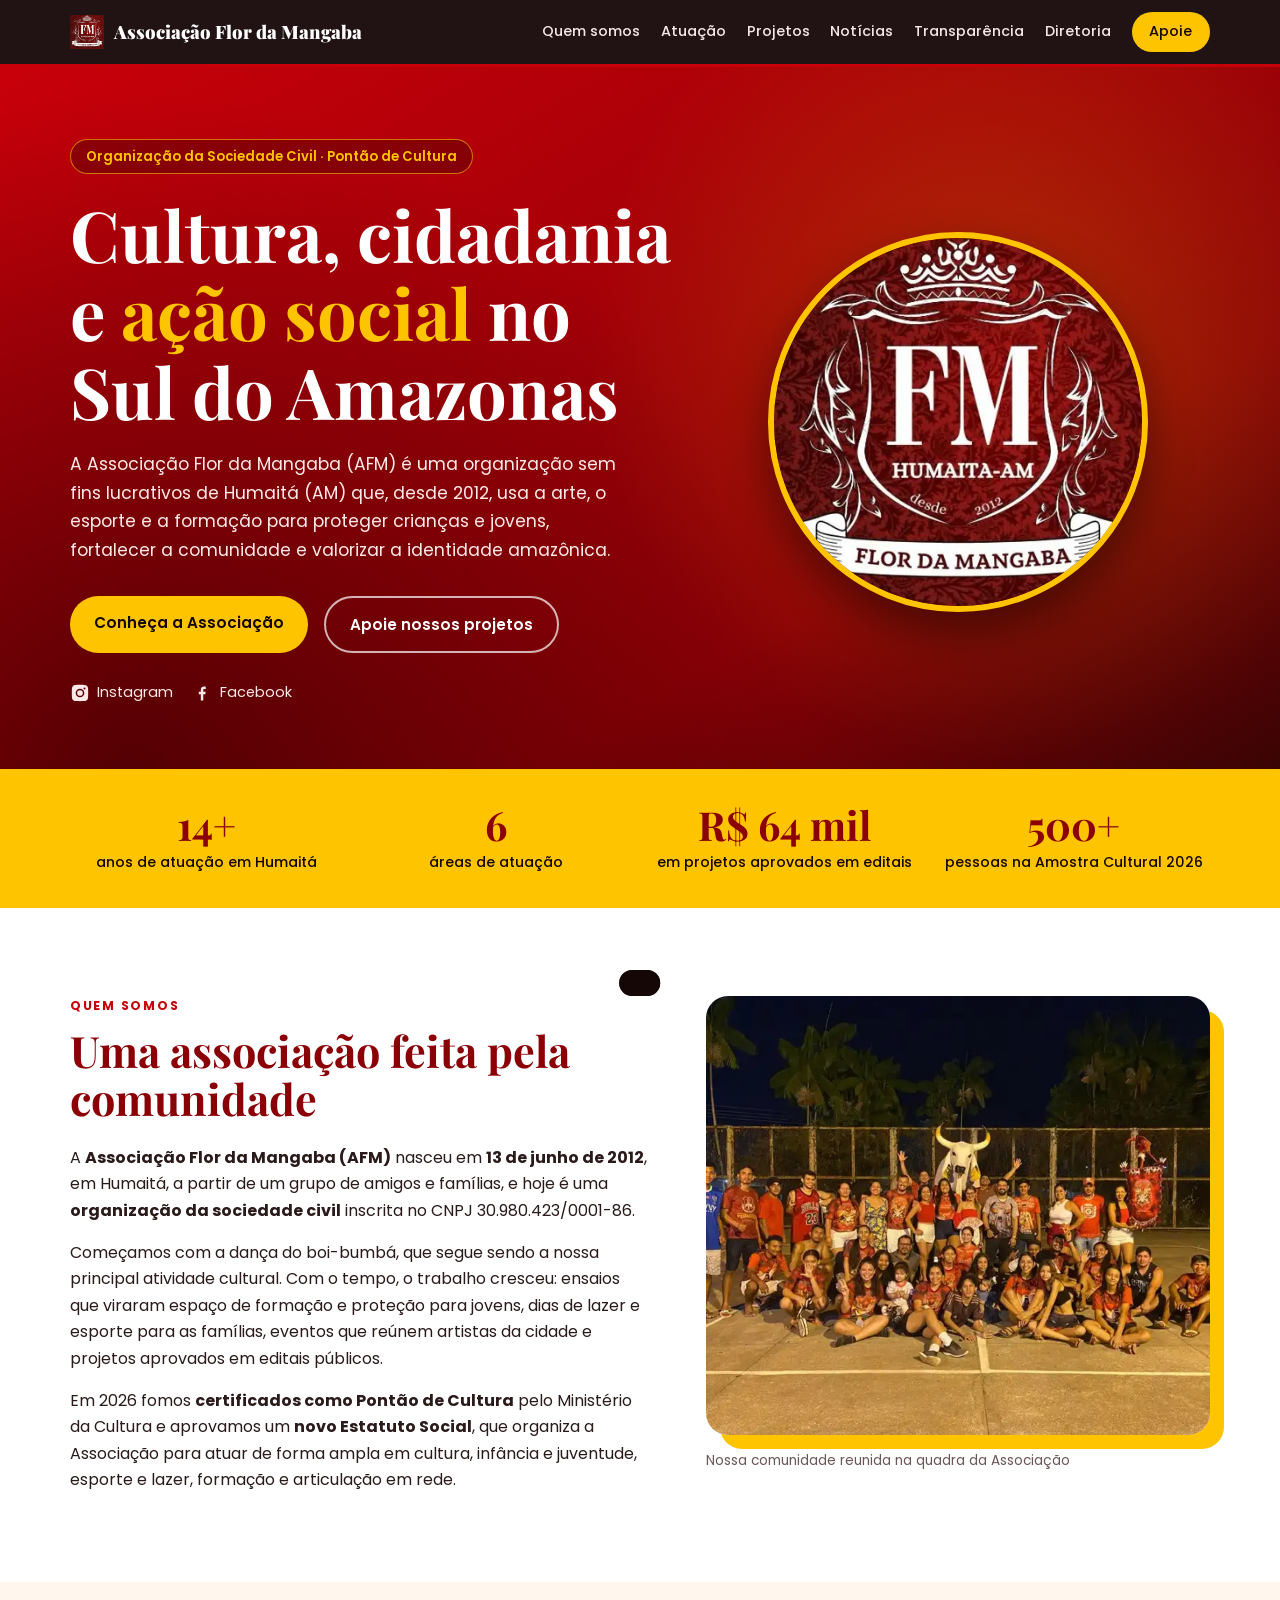
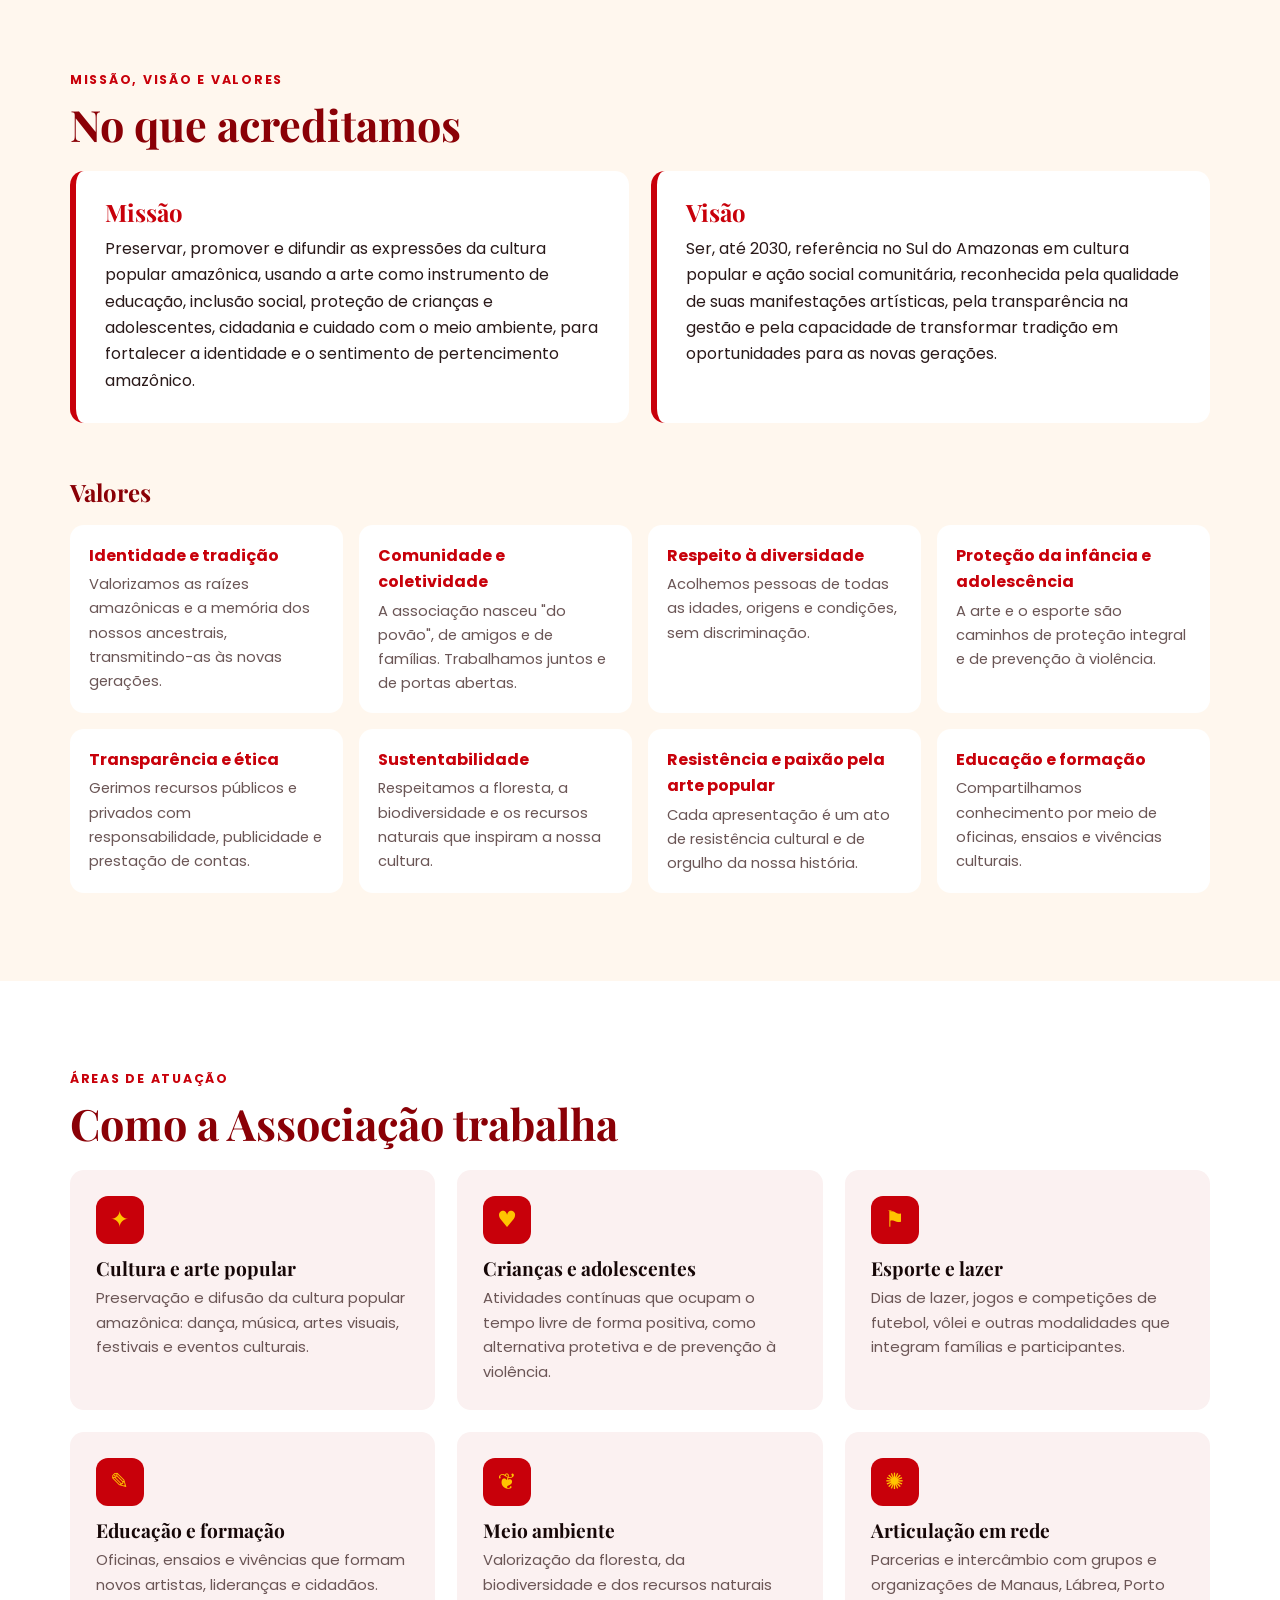
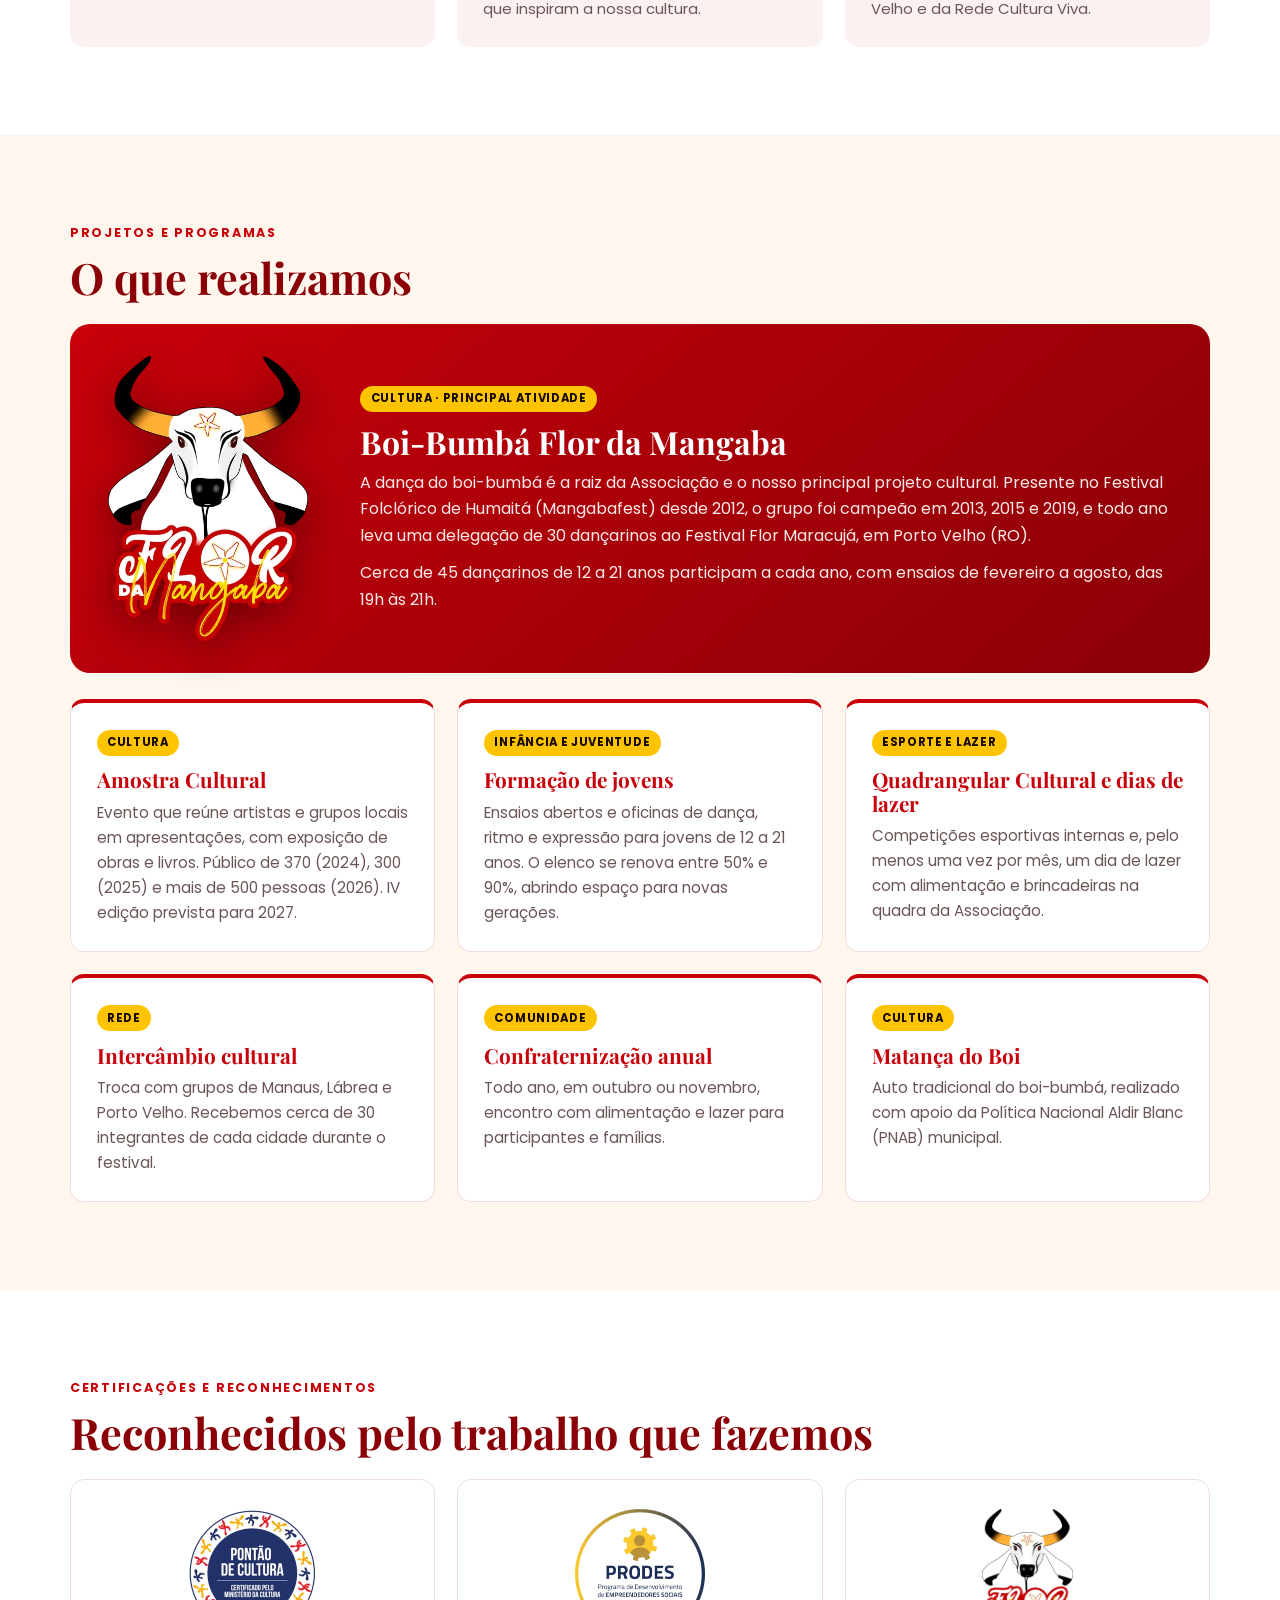
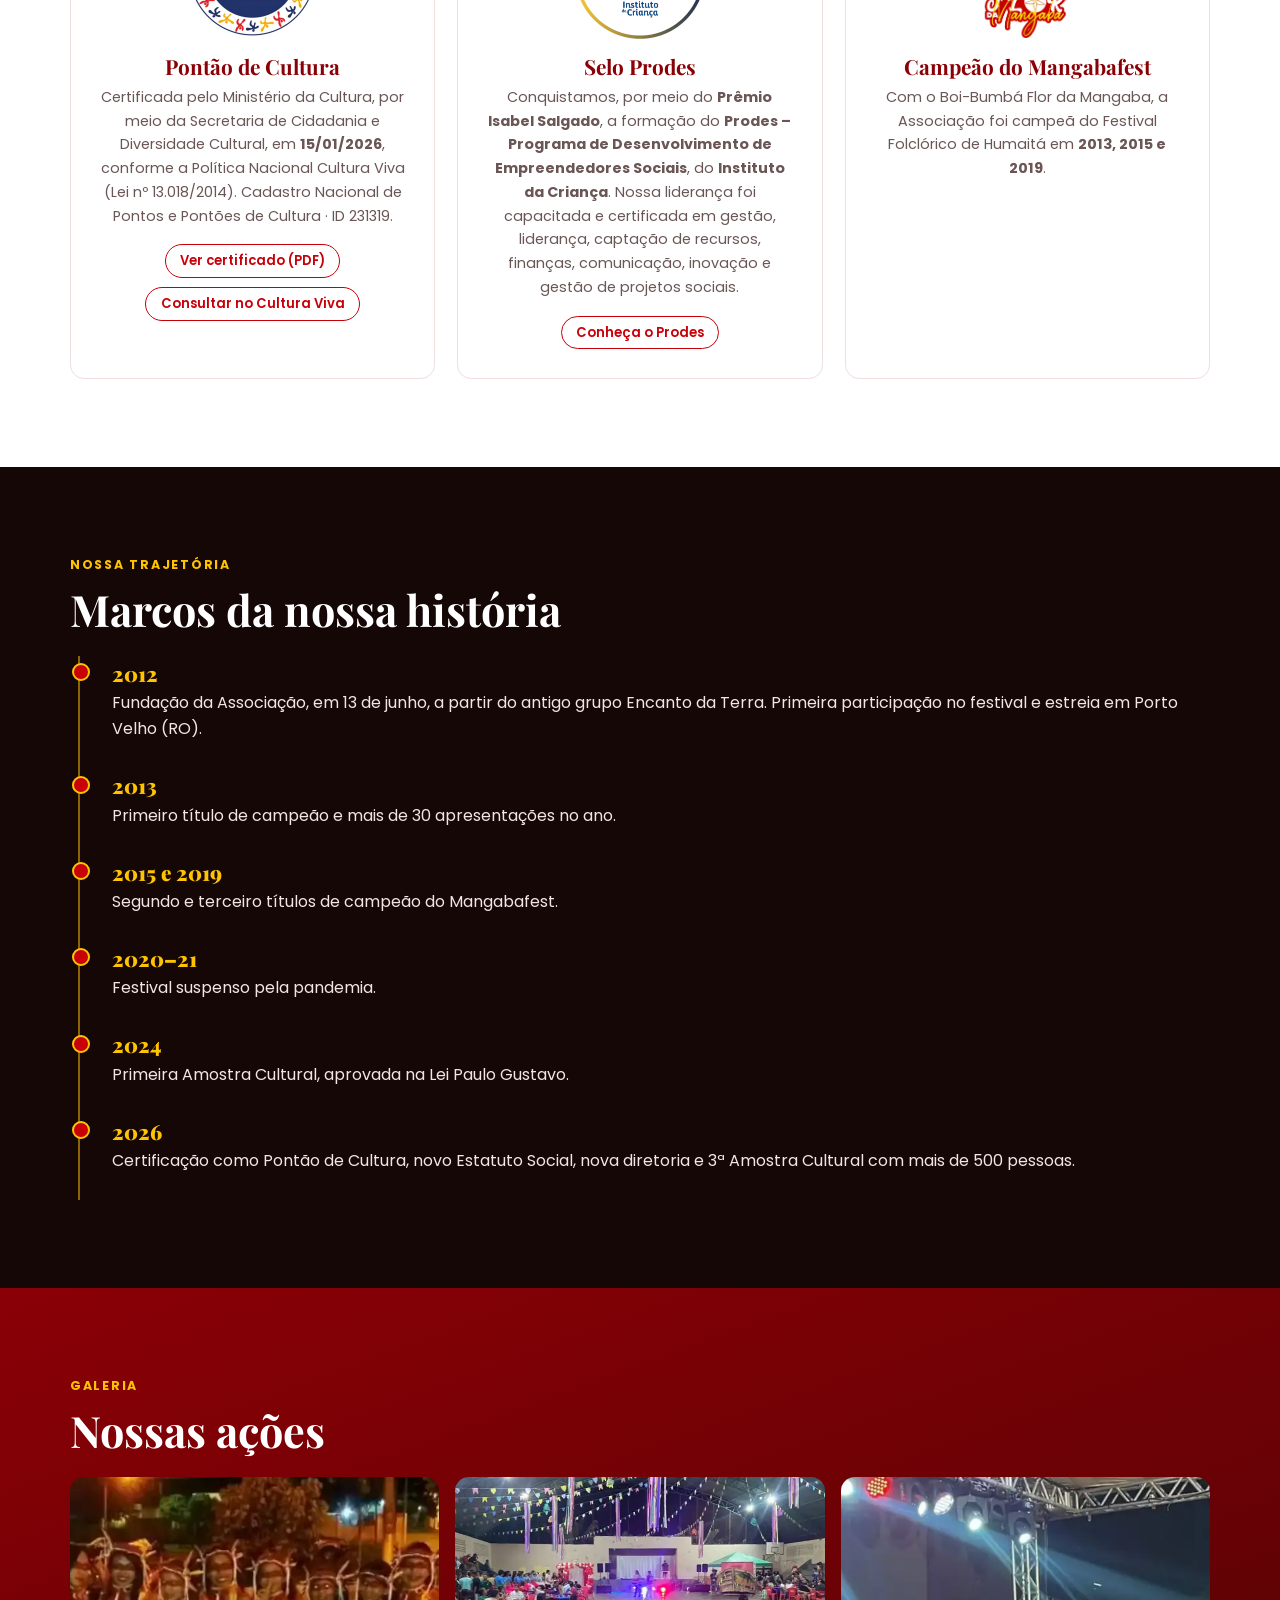
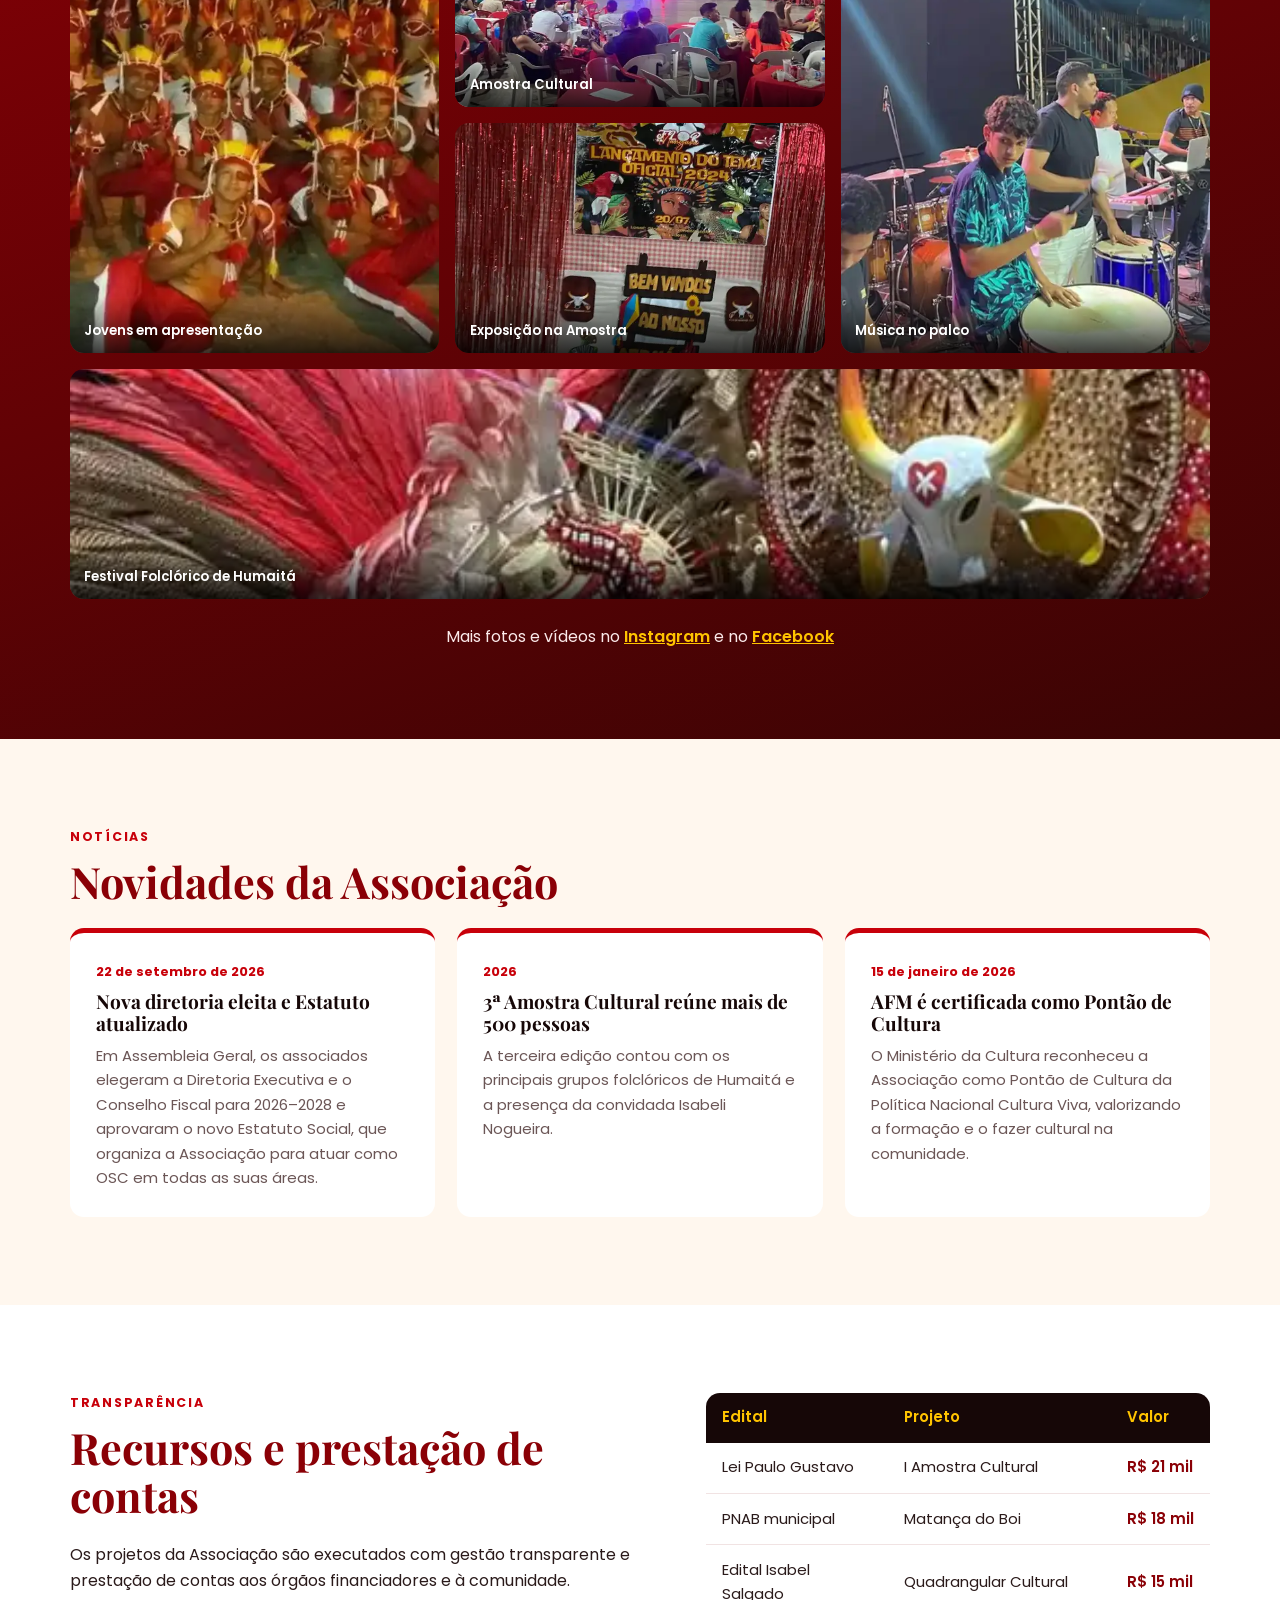
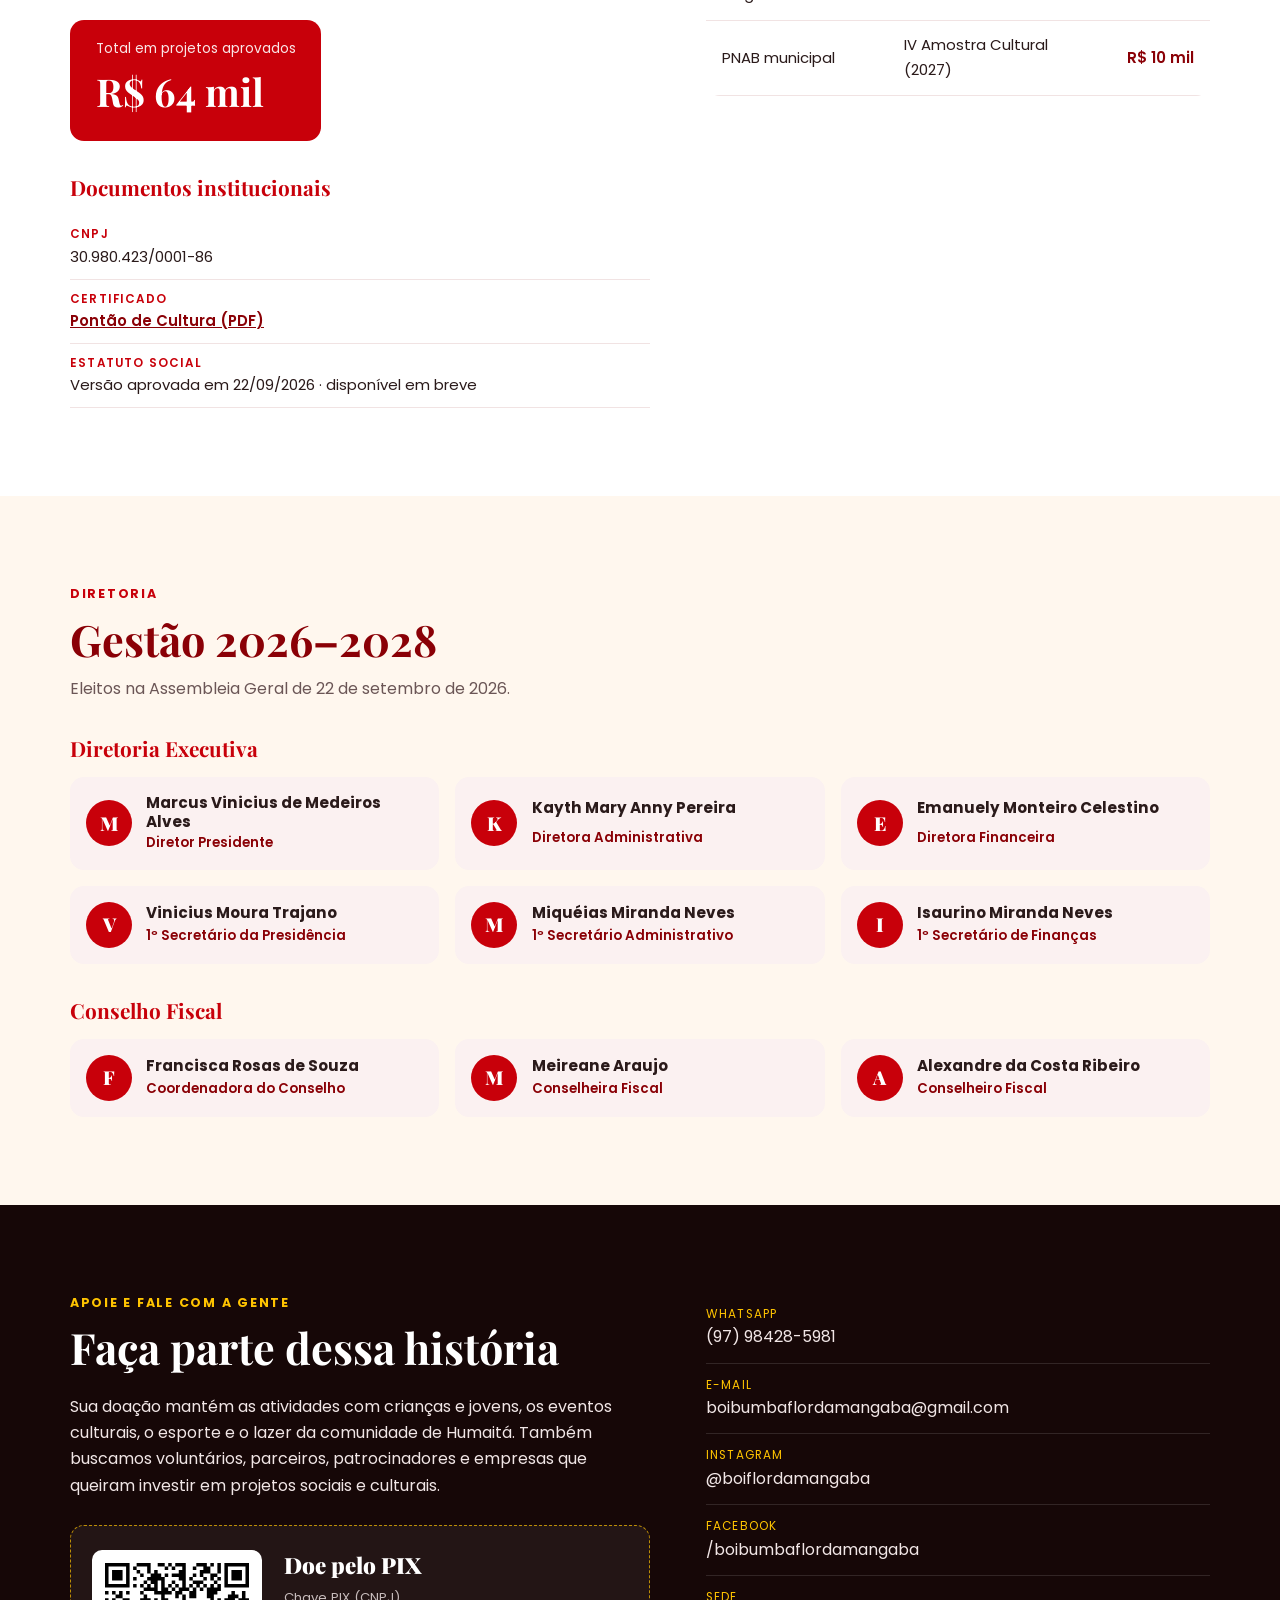
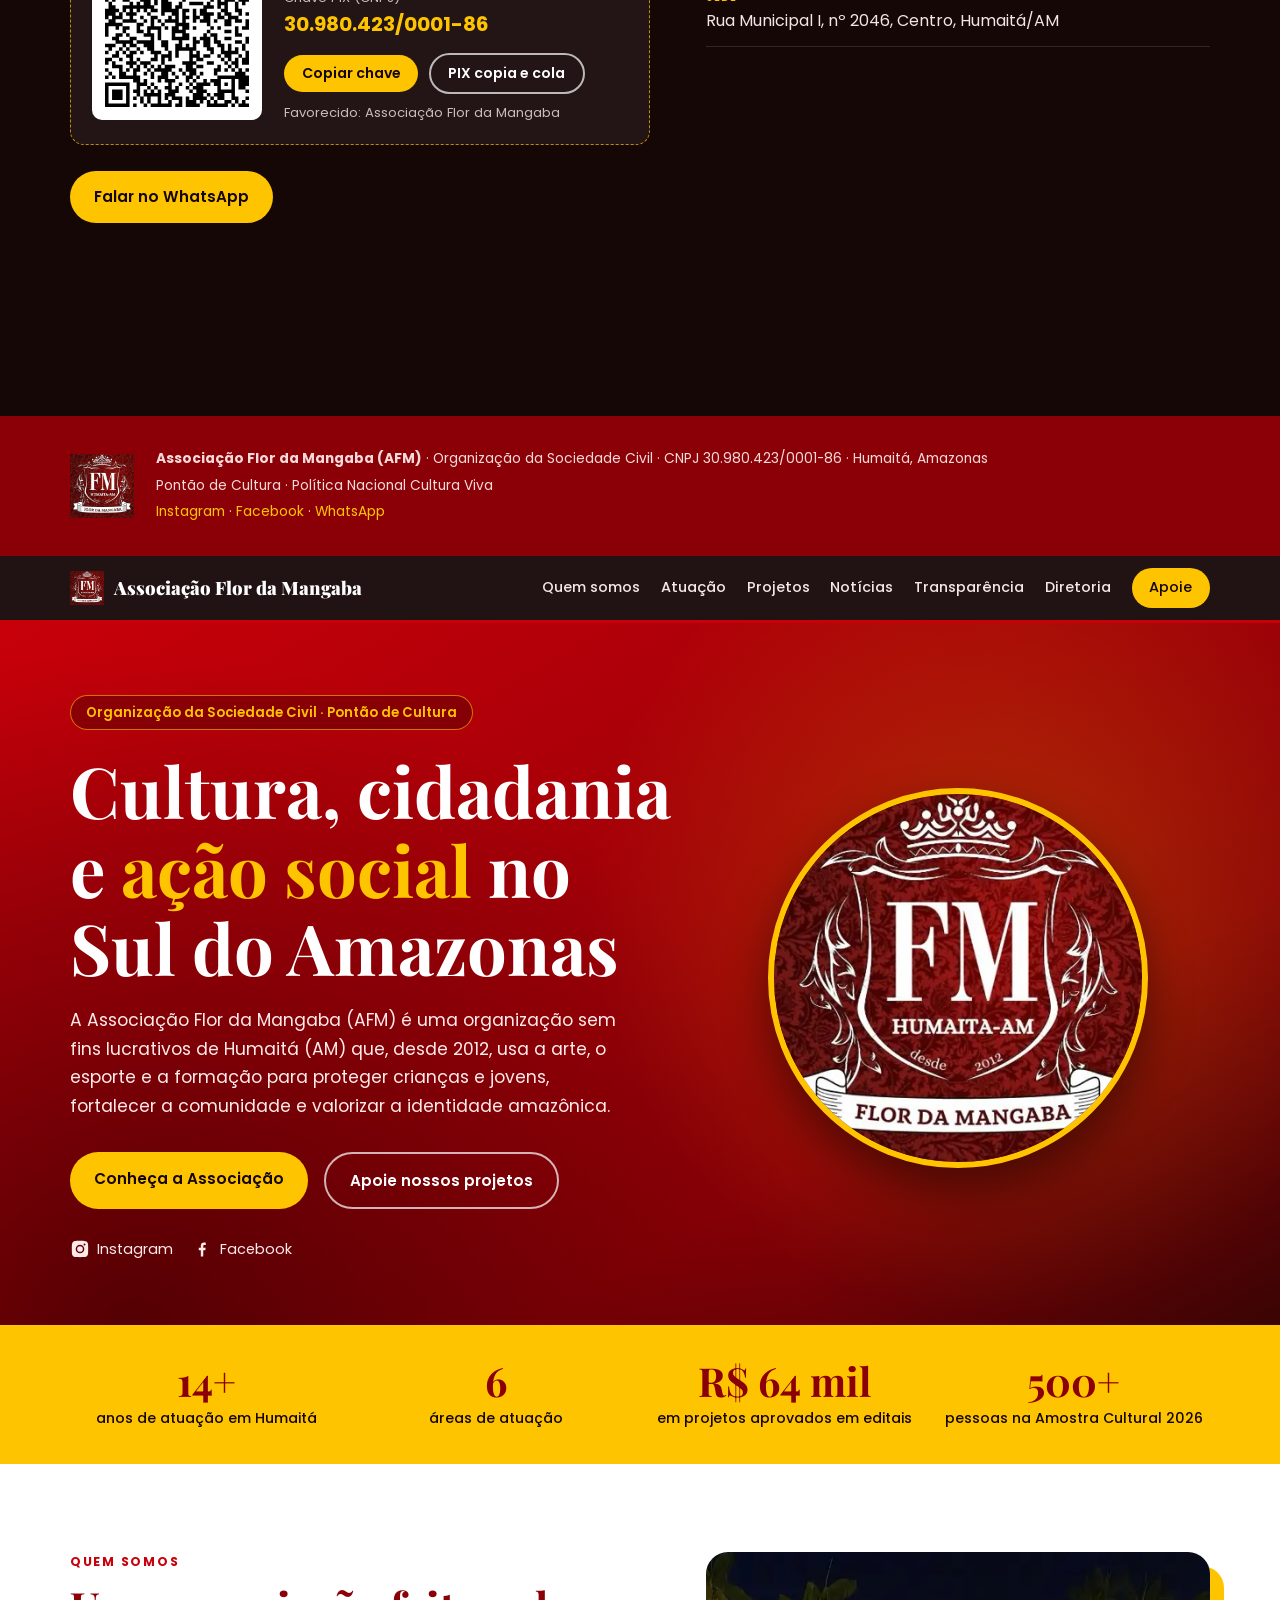
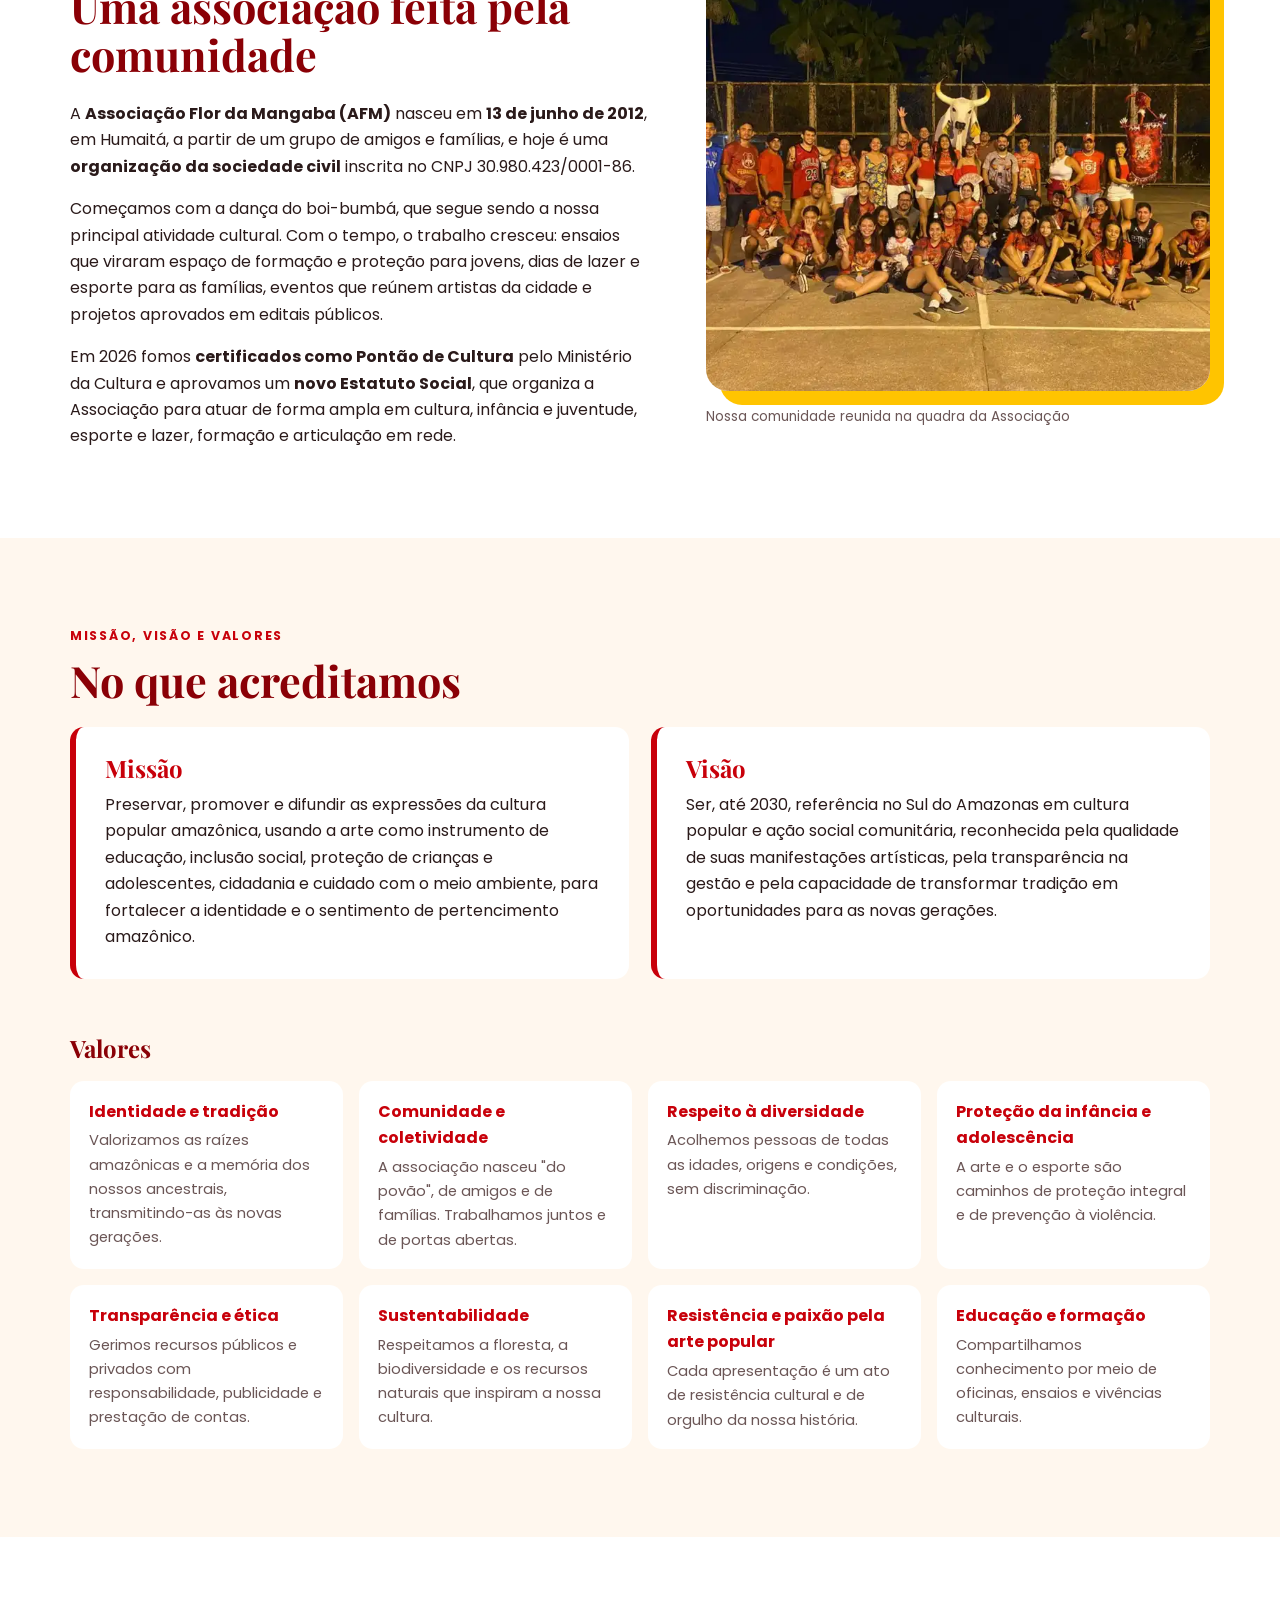
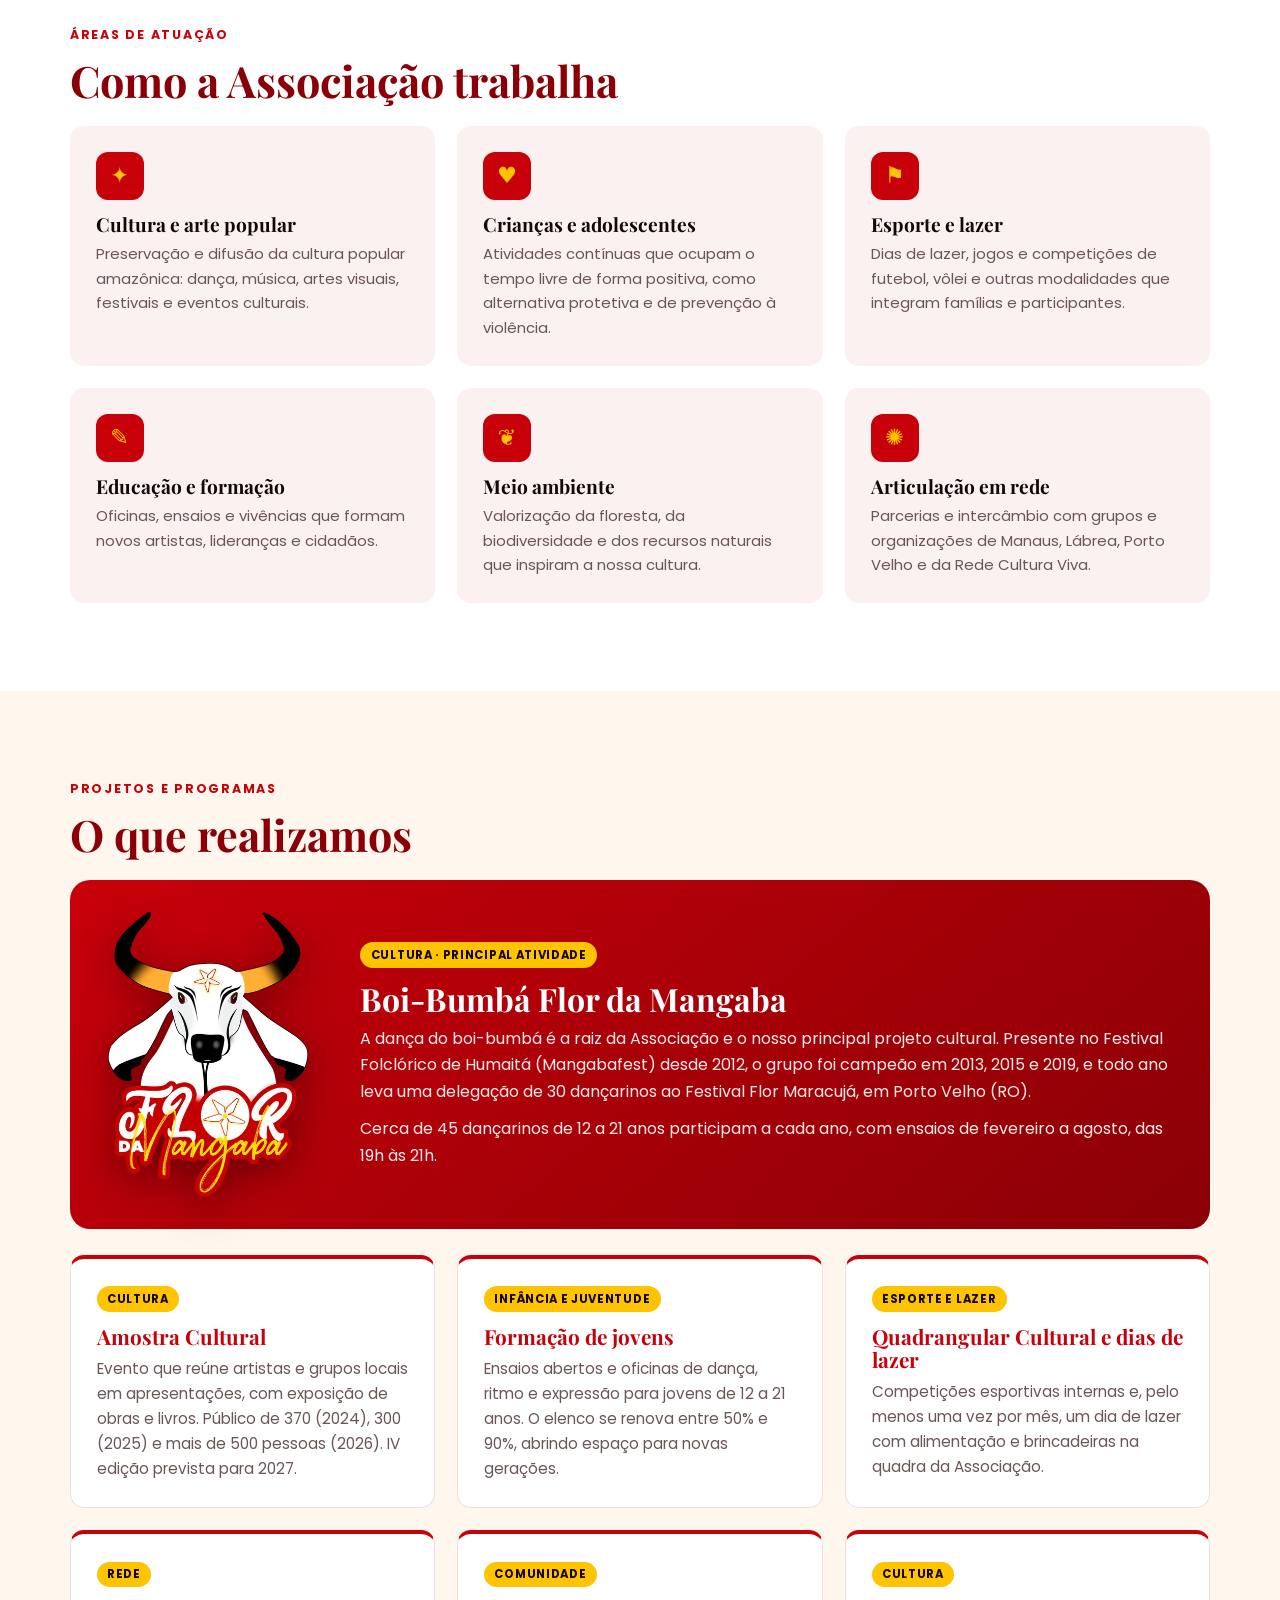
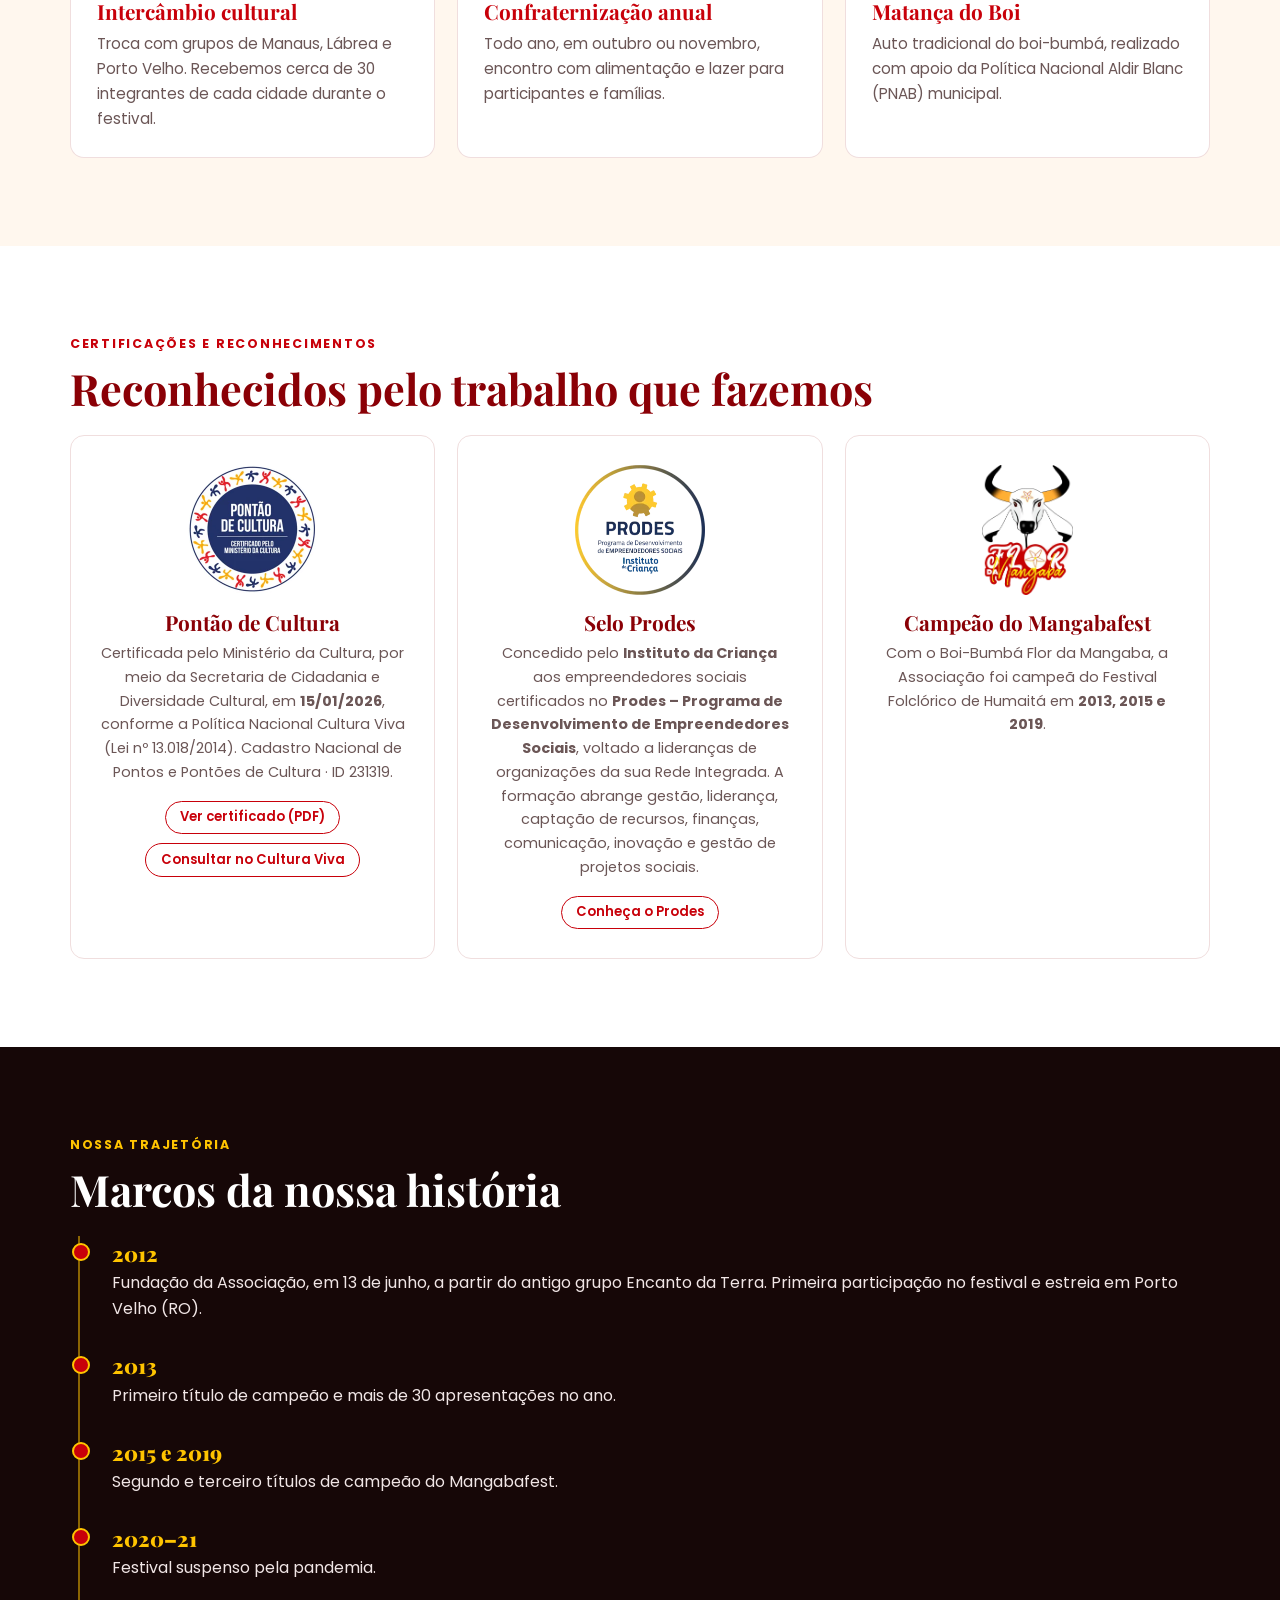
==== commit c1d14ea6: "Texto do Selo Prodes: formação conquistada pelo Prêmio Isabel Salgado" ====
--- a/index.html
+++ b/index.html
@@ -208,7 +208,7 @@
       <article class="selo-card">
         <img src="img/selo-prodes.webp" alt="Selo Prodes – Programa de Desenvolvimento de Empreendedores Sociais, Instituto da Criança" width="130" height="130" loading="lazy">
         <h3>Selo Prodes</h3>
-        <p>Concedido pelo <strong>Instituto da Criança</strong> aos empreendedores sociais certificados no <strong>Prodes – Programa de Desenvolvimento de Empreendedores Sociais</strong>, voltado a lideranças de organizações da sua Rede Integrada. A formação abrange gestão, liderança, captação de recursos, finanças, comunicação, inovação e gestão de projetos sociais.</p>
+        <p>Conquistamos, por meio do <strong>Prêmio Isabel Salgado</strong>, a formação do <strong>Prodes – Programa de Desenvolvimento de Empreendedores Sociais</strong>, do <strong>Instituto da Criança</strong>. Nossa liderança foi capacitada e certificada em gestão, liderança, captação de recursos, finanças, comunicação, inovação e gestão de projetos sociais.</p>
         <p class="links-selo">
           <a href="https://prodes.institutodacrianca.org.br/" target="_blank" rel="noopener">Conheça o Prodes</a>
         </p>
@@ -410,3 +410,415 @@
 </script>
 </body>
 </html>
+<!DOCTYPE html>
+<html lang="pt-BR">
+<head>
+  <meta charset="UTF-8">
+  <meta name="viewport" content="width=device-width, initial-scale=1.0">
+  <title>Associação Flor da Mangaba – OSC em Humaitá (AM)</title>
+  <meta name="description" content="A Associação Flor da Mangaba é uma organização da sociedade civil de Humaitá (AM) que atua com cultura, infância e juventude, esporte, formação e meio ambiente. Pontão de Cultura certificado pelo Ministério da Cultura.">
+  <meta name="theme-color" content="#b30000">
+  <meta property="og:title" content="Associação Flor da Mangaba">
+  <meta property="og:description" content="Cultura, cidadania e ação social no Sul do Amazonas desde 2012.">
+  <meta property="og:type" content="website">
+  <meta property="og:image" content="https://flordamangaba.github.io/img/compartilhar.jpg">
+  <link rel="icon" href="img/icone.png" type="image/png">
+  <link rel="apple-touch-icon" href="img/icone.png">
+  <link rel="preconnect" href="https://fonts.googleapis.com">
+  <link rel="preconnect" href="https://fonts.gstatic.com" crossorigin>
+  <link href="https://fonts.googleapis.com/css2?family=Playfair+Display:wght@700;900&family=Poppins:wght@400;500;600;700&display=swap" rel="stylesheet">
+  <link rel="stylesheet" href="estilo.css">
+</head>
+<body>
+
+<!-- ===================== MENU ===================== -->
+<header class="topo">
+  <div class="container topo-inner">
+    <a href="#inicio" class="marca">
+      <img src="img/icone.png" alt="" width="34" height="34">
+      <span>Associação Flor da Mangaba</span>
+    </a>
+    <button class="menu-btn" aria-label="Abrir menu" aria-expanded="false">☰</button>
+    <nav class="menu">
+      <a href="#quem-somos">Quem somos</a>
+      <a href="#atuacao">Atuação</a>
+      <a href="#projetos">Projetos</a>
+      <a href="#noticias">Notícias</a>
+      <a href="#transparencia">Transparência</a>
+      <a href="#diretoria">Diretoria</a>
+      <a href="#apoie" class="btn btn-pequeno">Apoie</a>
+    </nav>
+  </div>
+</header>
+
+<!-- ===================== CAPA ===================== -->
+<section id="inicio" class="capa">
+  <div class="container capa-inner">
+    <div class="capa-texto">
+      <p class="selo">Organização da Sociedade Civil · Pontão de Cultura</p>
+      <h1>Cultura, cidadania e <em>ação social</em> no Sul do Amazonas</h1>
+      <p class="capa-sub">A Associação Flor da Mangaba (AFM) é uma organização sem fins lucrativos de Humaitá (AM) que, desde 2012, usa a arte, o esporte e a formação para proteger crianças e jovens, fortalecer a comunidade e valorizar a identidade amazônica.</p>
+      <div class="capa-botoes">
+        <a href="#quem-somos" class="btn">Conheça a Associação</a>
+        <a href="#apoie" class="btn btn-claro">Apoie nossos projetos</a>
+      </div>
+      <div class="redes-capa">
+        <a href="https://www.instagram.com/boiflordamangaba/" target="_blank" rel="noopener" aria-label="Instagram">
+          <svg viewBox="0 0 24 24" width="20" height="20"><path fill="currentColor" d="M12 2.2c3.2 0 3.6 0 4.8.1 1.2.1 1.8.2 2.2.4.6.2 1 .5 1.4.9.4.4.7.8.9 1.4.2.4.4 1 .4 2.2.1 1.3.1 1.6.1 4.8s0 3.6-.1 4.8c-.1 1.2-.2 1.8-.4 2.2-.2.6-.5 1-.9 1.4-.4.4-.8.7-1.4.9-.4.2-1 .4-2.2.4-1.3.1-1.6.1-4.8.1s-3.6 0-4.8-.1c-1.2-.1-1.8-.2-2.2-.4-.6-.2-1-.5-1.4-.9-.4-.4-.7-.8-.9-1.4-.2-.4-.4-1-.4-2.2C2.2 15.6 2.2 15.2 2.2 12s0-3.6.1-4.8c.1-1.2.2-1.8.4-2.2.2-.6.5-1 .9-1.4.4-.4.8-.7 1.4-.9.4-.2 1-.4 2.2-.4C8.4 2.2 8.8 2.2 12 2.2zm0 4.6a5.2 5.2 0 1 0 0 10.4 5.2 5.2 0 0 0 0-10.4zm0 8.6a3.4 3.4 0 1 1 0-6.8 3.4 3.4 0 0 1 0 6.8zm5.4-9.9a1.2 1.2 0 1 0 0 2.4 1.2 1.2 0 0 0 0-2.4z"/></svg>
+          Instagram
+        </a>
+        <a href="https://www.facebook.com/boibumbaflordamangaba" target="_blank" rel="noopener" aria-label="Facebook">
+          <svg viewBox="0 0 24 24" width="20" height="20"><path fill="currentColor" d="M13.5 21v-7.5h2.5l.4-3h-2.9V8.6c0-.9.3-1.5 1.5-1.5h1.5V4.4c-.3 0-1.2-.1-2.2-.1-2.2 0-3.7 1.3-3.7 3.8v2.4H8.1v3h2.5V21h2.9z"/></svg>
+          Facebook
+        </a>
+      </div>
+    </div>
+    <div class="capa-emblema">
+      <img src="img/brasao.webp" alt="Brasão da Associação Flor da Mangaba – Humaitá-AM, desde 2012" width="420" height="420">
+    </div>
+  </div>
+</section>
+
+<!-- ===================== NÚMEROS ===================== -->
+<section class="numeros">
+  <div class="container grade-numeros">
+    <div><strong>14+</strong><span>anos de atuação em Humaitá</span></div>
+    <div><strong>6</strong><span>áreas de atuação</span></div>
+    <div><strong>R$ 64 mil</strong><span>em projetos aprovados em editais</span></div>
+    <div><strong>500+</strong><span>pessoas na Amostra Cultural 2026</span></div>
+  </div>
+</section>
+
+<!-- ===================== QUEM SOMOS ===================== -->
+<section id="quem-somos" class="secao">
+  <div class="container duas-colunas">
+    <div>
+      <p class="sobretitulo">Quem somos</p>
+      <h2>Uma associação feita pela comunidade</h2>
+      <p>A <strong>Associação Flor da Mangaba (AFM)</strong> nasceu em <strong>13 de junho de 2012</strong>, em Humaitá, a partir de um grupo de amigos e famílias, e hoje é uma <strong>organização da sociedade civil</strong> inscrita no CNPJ 30.980.423/0001-86.</p>
+      <p>Começamos com a dança do boi-bumbá, que segue sendo a nossa principal atividade cultural. Com o tempo, o trabalho cresceu: ensaios que viraram espaço de formação e proteção para jovens, dias de lazer e esporte para as famílias, eventos que reúnem artistas da cidade e projetos aprovados em editais públicos.</p>
+      <p>Em 2026 fomos <strong>certificados como Pontão de Cultura</strong> pelo Ministério da Cultura e aprovamos um <strong>novo Estatuto Social</strong>, que organiza a Associação para atuar de forma ampla em cultura, infância e juventude, esporte e lazer, formação e articulação em rede.</p>
+    </div>
+    <figure class="foto-destaque">
+      <img src="img/quadra.webp" alt="Crianças, jovens e famílias reunidos na quadra da Associação" loading="lazy">
+      <figcaption>Nossa comunidade reunida na quadra da Associação</figcaption>
+    </figure>
+  </div>
+</section>
+
+<!-- ===================== MISSÃO, VISÃO E VALORES ===================== -->
+<section id="missao" class="secao secao-creme">
+  <div class="container">
+    <p class="sobretitulo">Missão, visão e valores</p>
+    <h2>No que acreditamos</h2>
+    <div class="mvv">
+      <article class="mvv-item">
+        <h3>Missão</h3>
+        <p>Preservar, promover e difundir as expressões da cultura popular amazônica, usando a arte como instrumento de educação, inclusão social, proteção de crianças e adolescentes, cidadania e cuidado com o meio ambiente, para fortalecer a identidade e o sentimento de pertencimento amazônico.</p>
+      </article>
+      <article class="mvv-item">
+        <h3>Visão</h3>
+        <p>Ser, até 2030, referência no Sul do Amazonas em cultura popular e ação social comunitária, reconhecida pela qualidade de suas manifestações artísticas, pela transparência na gestão e pela capacidade de transformar tradição em oportunidades para as novas gerações.</p>
+      </article>
+    </div>
+    <h3 class="titulo-valores">Valores</h3>
+    <ul class="valores">
+      <li><strong>Identidade e tradição</strong> Valorizamos as raízes amazônicas e a memória dos nossos ancestrais, transmitindo-as às novas gerações.</li>
+      <li><strong>Comunidade e coletividade</strong> A associação nasceu "do povão", de amigos e de famílias. Trabalhamos juntos e de portas abertas.</li>
+      <li><strong>Respeito à diversidade</strong> Acolhemos pessoas de todas as idades, origens e condições, sem discriminação.</li>
+      <li><strong>Proteção da infância e adolescência</strong> A arte e o esporte são caminhos de proteção integral e de prevenção à violência.</li>
+      <li><strong>Transparência e ética</strong> Gerimos recursos públicos e privados com responsabilidade, publicidade e prestação de contas.</li>
+      <li><strong>Sustentabilidade</strong> Respeitamos a floresta, a biodiversidade e os recursos naturais que inspiram a nossa cultura.</li>
+      <li><strong>Resistência e paixão pela arte popular</strong> Cada apresentação é um ato de resistência cultural e de orgulho da nossa história.</li>
+      <li><strong>Educação e formação</strong> Compartilhamos conhecimento por meio de oficinas, ensaios e vivências culturais.</li>
+    </ul>
+  </div>
+</section>
+
+<!-- ===================== ÁREAS DE ATUAÇÃO ===================== -->
+<section id="atuacao" class="secao">
+  <div class="container">
+    <p class="sobretitulo">Áreas de atuação</p>
+    <h2>Como a Associação trabalha</h2>
+    <div class="grade-areas">
+      <article class="area"><span class="area-ico">✦</span><h3>Cultura e arte popular</h3><p>Preservação e difusão da cultura popular amazônica: dança, música, artes visuais, festivais e eventos culturais.</p></article>
+      <article class="area"><span class="area-ico">♥</span><h3>Crianças e adolescentes</h3><p>Atividades contínuas que ocupam o tempo livre de forma positiva, como alternativa protetiva e de prevenção à violência.</p></article>
+      <article class="area"><span class="area-ico">⚑</span><h3>Esporte e lazer</h3><p>Dias de lazer, jogos e competições de futebol, vôlei e outras modalidades que integram famílias e participantes.</p></article>
+      <article class="area"><span class="area-ico">✎</span><h3>Educação e formação</h3><p>Oficinas, ensaios e vivências que formam novos artistas, lideranças e cidadãos.</p></article>
+      <article class="area"><span class="area-ico">❦</span><h3>Meio ambiente</h3><p>Valorização da floresta, da biodiversidade e dos recursos naturais que inspiram a nossa cultura.</p></article>
+      <article class="area"><span class="area-ico">✺</span><h3>Articulação em rede</h3><p>Parcerias e intercâmbio com grupos e organizações de Manaus, Lábrea, Porto Velho e da Rede Cultura Viva.</p></article>
+    </div>
+  </div>
+</section>
+
+<!-- ===================== PROJETOS ===================== -->
+<section id="projetos" class="secao secao-creme">
+  <div class="container">
+    <p class="sobretitulo">Projetos e programas</p>
+    <h2>O que realizamos</h2>
+
+    <article class="projeto-destaque">
+      <img src="img/logo.webp" alt="Logo do Boi-Bumbá Flor da Mangaba" width="393" height="560" loading="lazy">
+      <div>
+        <span class="etiqueta">Cultura · principal atividade</span>
+        <h3>Boi-Bumbá Flor da Mangaba</h3>
+        <p>A dança do boi-bumbá é a raiz da Associação e o nosso principal projeto cultural. Presente no Festival Folclórico de Humaitá (Mangabafest) desde 2012, o grupo foi campeão em 2013, 2015 e 2019, e todo ano leva uma delegação de 30 dançarinos ao Festival Flor Maracujá, em Porto Velho (RO).</p>
+        <p>Cerca de 45 dançarinos de 12 a 21 anos participam a cada ano, com ensaios de fevereiro a agosto, das 19h às 21h.</p>
+      </div>
+    </article>
+
+    <div class="grade-cartoes">
+      <article class="cartao">
+        <span class="etiqueta">Cultura</span>
+        <h3>Amostra Cultural</h3>
+        <p>Evento que reúne artistas e grupos locais em apresentações, com exposição de obras e livros. Público de 370 (2024), 300 (2025) e mais de 500 pessoas (2026). IV edição prevista para 2027.</p>
+      </article>
+      <article class="cartao">
+        <span class="etiqueta">Infância e juventude</span>
+        <h3>Formação de jovens</h3>
+        <p>Ensaios abertos e oficinas de dança, ritmo e expressão para jovens de 12 a 21 anos. O elenco se renova entre 50% e 90%, abrindo espaço para novas gerações.</p>
+      </article>
+      <article class="cartao">
+        <span class="etiqueta">Esporte e lazer</span>
+        <h3>Quadrangular Cultural e dias de lazer</h3>
+        <p>Competições esportivas internas e, pelo menos uma vez por mês, um dia de lazer com alimentação e brincadeiras na quadra da Associação.</p>
+      </article>
+      <article class="cartao">
+        <span class="etiqueta">Rede</span>
+        <h3>Intercâmbio cultural</h3>
+        <p>Troca com grupos de Manaus, Lábrea e Porto Velho. Recebemos cerca de 30 integrantes de cada cidade durante o festival.</p>
+      </article>
+      <article class="cartao">
+        <span class="etiqueta">Comunidade</span>
+        <h3>Confraternização anual</h3>
+        <p>Todo ano, em outubro ou novembro, encontro com alimentação e lazer para participantes e famílias.</p>
+      </article>
+      <article class="cartao">
+        <span class="etiqueta">Cultura</span>
+        <h3>Matança do Boi</h3>
+        <p>Auto tradicional do boi-bumbá, realizado com apoio da Política Nacional Aldir Blanc (PNAB) municipal.</p>
+      </article>
+    </div>
+  </div>
+</section>
+
+<!-- ===================== RECONHECIMENTOS ===================== -->
+<section id="reconhecimentos" class="secao">
+  <div class="container">
+    <p class="sobretitulo">Certificações e reconhecimentos</p>
+    <h2>Reconhecidos pelo trabalho que fazemos</h2>
+    <div class="grade-selos">
+      <article class="selo-card">
+        <img src="img/selo-pontao.webp" alt="Selo Pontão de Cultura – Certificado pelo Ministério da Cultura" width="130" height="130" loading="lazy">
+        <h3>Pontão de Cultura</h3>
+        <p>Certificada pelo Ministério da Cultura, por meio da Secretaria de Cidadania e Diversidade Cultural, em <strong>15/01/2026</strong>, conforme a Política Nacional Cultura Viva (Lei nº 13.018/2014). Cadastro Nacional de Pontos e Pontões de Cultura · ID 231319.</p>
+        <p class="links-selo">
+          <a href="docs/certificado-pontao-de-cultura.pdf" target="_blank" rel="noopener">Ver certificado (PDF)</a>
+          <a href="https://culturaviva.cultura.gov.br/seal/sealRelation/139404/" target="_blank" rel="noopener">Consultar no Cultura Viva</a>
+        </p>
+      </article>
+      <article class="selo-card">
+        <img src="img/selo-prodes.webp" alt="Selo Prodes – Programa de Desenvolvimento de Empreendedores Sociais, Instituto da Criança" width="130" height="130" loading="lazy">
+        <h3>Selo Prodes</h3>
+        <p>Concedido pelo <strong>Instituto da Criança</strong> aos empreendedores sociais certificados no <strong>Prodes – Programa de Desenvolvimento de Empreendedores Sociais</strong>, voltado a lideranças de organizações da sua Rede Integrada. A formação abrange gestão, liderança, captação de recursos, finanças, comunicação, inovação e gestão de projetos sociais.</p>
+        <p class="links-selo">
+          <a href="https://prodes.institutodacrianca.org.br/" target="_blank" rel="noopener">Conheça o Prodes</a>
+        </p>
+      </article>
+      <article class="selo-card">
+        <img src="img/logo.webp" alt="Boi-Bumbá Flor da Mangaba" width="91" height="130" loading="lazy" class="selo-logo">
+        <h3>Campeão do Mangabafest</h3>
+        <p>Com o Boi-Bumbá Flor da Mangaba, a Associação foi campeã do Festival Folclórico de Humaitá em <strong>2013, 2015 e 2019</strong>.</p>
+      </article>
+    </div>
+  </div>
+</section>
+
+<!-- ===================== LINHA DO TEMPO ===================== -->
+<section class="secao secao-escura">
+  <div class="container">
+    <p class="sobretitulo">Nossa trajetória</p>
+    <h2>Marcos da nossa história</h2>
+    <ol class="linha-tempo">
+      <li><span>2012</span>Fundação da Associação, em 13 de junho, a partir do antigo grupo Encanto da Terra. Primeira participação no festival e estreia em Porto Velho (RO).</li>
+      <li><span>2013</span>Primeiro título de campeão e mais de 30 apresentações no ano.</li>
+      <li><span>2015 e 2019</span>Segundo e terceiro títulos de campeão do Mangabafest.</li>
+      <li><span>2020–21</span>Festival suspenso pela pandemia.</li>
+      <li><span>2024</span>Primeira Amostra Cultural, aprovada na Lei Paulo Gustavo.</li>
+      <li><span>2026</span>Certificação como Pontão de Cultura, novo Estatuto Social, nova diretoria e 3ª Amostra Cultural com mais de 500 pessoas.</li>
+    </ol>
+  </div>
+</section>
+
+<!-- ===================== GALERIA ===================== -->
+<!-- Para adicionar fotos: coloque o arquivo na pasta img/ e copie uma linha <figure>. -->
+<section id="galeria" class="secao secao-vermelha">
+  <div class="container">
+    <p class="sobretitulo">Galeria</p>
+    <h2>Nossas ações</h2>
+    <div class="galeria">
+      <figure class="g-alta"><img src="img/elenco.webp" alt="Jovens dançarinos em apresentação" loading="lazy"><figcaption>Jovens em apresentação</figcaption></figure>
+      <figure><img src="img/amostra1.webp" alt="Público na Amostra Cultural" loading="lazy"><figcaption>Amostra Cultural</figcaption></figure>
+      <figure class="g-alta"><img src="img/batucada.webp" alt="Músicos no palco" loading="lazy"><figcaption>Música no palco</figcaption></figure>
+      <figure><img src="img/amostra2.webp" alt="Exposição na Amostra Cultural" loading="lazy"><figcaption>Exposição na Amostra</figcaption></figure>
+      <figure class="g-larga"><img src="img/cunha.webp" alt="Apresentação no Festival Folclórico de Humaitá" loading="lazy" style="object-position: center 25%"><figcaption>Festival Folclórico de Humaitá</figcaption></figure>
+    </div>
+    <p class="mais-fotos">Mais fotos e vídeos no <a href="https://www.instagram.com/boiflordamangaba/" target="_blank" rel="noopener">Instagram</a> e no <a href="https://www.facebook.com/boibumbaflordamangaba" target="_blank" rel="noopener">Facebook</a></p>
+  </div>
+</section>
+
+<!-- ===================== NOTÍCIAS ===================== -->
+<!-- Para adicionar uma notícia, copie um bloco <article class="noticia"> e coloque no topo da lista. -->
+<section id="noticias" class="secao secao-creme">
+  <div class="container">
+    <p class="sobretitulo">Notícias</p>
+    <h2>Novidades da Associação</h2>
+    <div class="lista-noticias">
+      <article class="noticia">
+        <time datetime="2026-09-22">22 de setembro de 2026</time>
+        <h3>Nova diretoria eleita e Estatuto atualizado</h3>
+        <p>Em Assembleia Geral, os associados elegeram a Diretoria Executiva e o Conselho Fiscal para 2026–2028 e aprovaram o novo Estatuto Social, que organiza a Associação para atuar como OSC em todas as suas áreas.</p>
+      </article>
+      <article class="noticia">
+        <time datetime="2026-07-01">2026</time>
+        <h3>3ª Amostra Cultural reúne mais de 500 pessoas</h3>
+        <p>A terceira edição contou com os principais grupos folclóricos de Humaitá e a presença da convidada Isabeli Nogueira.</p>
+      </article>
+      <article class="noticia">
+        <time datetime="2026-01-15">15 de janeiro de 2026</time>
+        <h3>AFM é certificada como Pontão de Cultura</h3>
+        <p>O Ministério da Cultura reconheceu a Associação como Pontão de Cultura da Política Nacional Cultura Viva, valorizando a formação e o fazer cultural na comunidade.</p>
+      </article>
+    </div>
+  </div>
+</section>
+
+<!-- ===================== TRANSPARÊNCIA ===================== -->
+<section id="transparencia" class="secao">
+  <div class="container duas-colunas">
+    <div>
+      <p class="sobretitulo">Transparência</p>
+      <h2>Recursos e prestação de contas</h2>
+      <p>Os projetos da Associação são executados com gestão transparente e prestação de contas aos órgãos financiadores e à comunidade.</p>
+      <div class="total">
+        <span>Total em projetos aprovados</span>
+        <strong>R$ 64 mil</strong>
+      </div>
+      <h3 class="subgrupo">Documentos institucionais</h3>
+      <ul class="docs">
+        <li><span>CNPJ</span>30.980.423/0001-86</li>
+        <li><span>Certificado</span><a href="docs/certificado-pontao-de-cultura.pdf" target="_blank" rel="noopener">Pontão de Cultura (PDF)</a></li>
+        <li><span>Estatuto Social</span>Versão aprovada em 22/09/2026 · disponível em breve</li>
+      </ul>
+    </div>
+    <div class="tabela-wrap">
+      <table class="tabela">
+        <thead><tr><th>Edital</th><th>Projeto</th><th>Valor</th></tr></thead>
+        <tbody>
+          <tr><td>Lei Paulo Gustavo</td><td>I Amostra Cultural</td><td>R$ 21 mil</td></tr>
+          <tr><td>PNAB municipal</td><td>Matança do Boi</td><td>R$ 18 mil</td></tr>
+          <tr><td>Edital Isabel Salgado</td><td>Quadrangular Cultural</td><td>R$ 15 mil</td></tr>
+          <tr><td>PNAB municipal</td><td>IV Amostra Cultural (2027)</td><td>R$ 10 mil</td></tr>
+        </tbody>
+      </table>
+    </div>
+  </div>
+</section>
+
+<!-- ===================== DIRETORIA ===================== -->
+<section id="diretoria" class="secao secao-creme">
+  <div class="container">
+    <p class="sobretitulo">Diretoria</p>
+    <h2>Gestão 2026–2028</h2>
+    <p class="intro">Eleitos na Assembleia Geral de 22 de setembro de 2026.</p>
+
+    <h3 class="subgrupo">Diretoria Executiva</h3>
+    <div class="grade-pessoas">
+      <div class="pessoa"><span class="inicial">M</span><strong>Marcus Vinicius de Medeiros Alves</strong><small>Diretor Presidente</small></div>
+      <div class="pessoa"><span class="inicial">K</span><strong>Kayth Mary Anny Pereira</strong><small>Diretora Administrativa</small></div>
+      <div class="pessoa"><span class="inicial">E</span><strong>Emanuely Monteiro Celestino</strong><small>Diretora Financeira</small></div>
+      <div class="pessoa"><span class="inicial">V</span><strong>Vinicius Moura Trajano</strong><small>1º Secretário da Presidência</small></div>
+      <div class="pessoa"><span class="inicial">M</span><strong>Miquéias Miranda Neves</strong><small>1º Secretário Administrativo</small></div>
+      <div class="pessoa"><span class="inicial">I</span><strong>Isaurino Miranda Neves</strong><small>1º Secretário de Finanças</small></div>
+    </div>
+
+    <h3 class="subgrupo">Conselho Fiscal</h3>
+    <div class="grade-pessoas">
+      <div class="pessoa"><span class="inicial">F</span><strong>Francisca Rosas de Souza</strong><small>Coordenadora do Conselho</small></div>
+      <div class="pessoa"><span class="inicial">M</span><strong>Meireane Araujo</strong><small>Conselheira Fiscal</small></div>
+      <div class="pessoa"><span class="inicial">A</span><strong>Alexandre da Costa Ribeiro</strong><small>Conselheiro Fiscal</small></div>
+    </div>
+  </div>
+</section>
+
+<!-- ===================== APOIE / CONTATO ===================== -->
+<section id="apoie" class="secao secao-escura">
+  <div class="container duas-colunas">
+    <div>
+      <p class="sobretitulo">Apoie e fale com a gente</p>
+      <h2>Faça parte dessa história</h2>
+      <p>Sua doação mantém as atividades com crianças e jovens, os eventos culturais, o esporte e o lazer da comunidade de Humaitá. Também buscamos voluntários, parceiros, patrocinadores e empresas que queiram investir em projetos sociais e culturais.</p>
+
+      <div class="caixa-pix">
+        <img src="img/pix-qrcode.svg" alt="QR Code PIX da Associação Flor da Mangaba" width="170" height="170" class="qr">
+        <div>
+          <p class="pix-titulo">Doe pelo PIX</p>
+          <p class="pequeno">Chave PIX (CNPJ)</p>
+          <p class="chave">30.980.423/0001-86</p>
+          <button class="btn btn-pequeno" data-copiar="30980423000186">Copiar chave</button>
+          <button class="btn btn-pequeno btn-claro" data-copiar="00020126360014br.gov.bcb.pix0114309804230001865204000053039865802BR5925ASSOCIACAO FOLCLORICA CUL6008BRASILIA62070503***6304BDC2">PIX copia e cola</button>
+          <p class="pequeno">Favorecido: Associação Flor da Mangaba</p>
+        </div>
+      </div>
+      <a class="btn" href="https://wa.me/5597984285981?text=Ol%C3%A1!%20Vim%20pelo%20site%20da%20Associa%C3%A7%C3%A3o%20Flor%20da%20Mangaba." target="_blank" rel="noopener">Falar no WhatsApp</a>
+    </div>
+    <div class="contatos">
+      <ul>
+        <li><span>WhatsApp</span><a href="https://wa.me/5597984285981" target="_blank" rel="noopener">(97) 98428-5981</a></li>
+        <li><span>E-mail</span><a href="mailto:boibumbaflordamangaba@gmail.com">boibumbaflordamangaba@gmail.com</a></li>
+        <li><span>Instagram</span><a href="https://www.instagram.com/boiflordamangaba/" target="_blank" rel="noopener">@boiflordamangaba</a></li>
+        <li><span>Facebook</span><a href="https://www.facebook.com/boibumbaflordamangaba" target="_blank" rel="noopener">/boibumbaflordamangaba</a></li>
+        <li><span>Sede</span>Rua Municipal I, nº 2046, Centro, Humaitá/AM</li>
+      </ul>
+      <iframe class="mapa" title="Mapa da sede" loading="lazy"
+        src="https://www.google.com/maps?q=Rua+Municipal+I+2046+Centro+Humait%C3%A1+AM&output=embed"></iframe>
+    </div>
+  </div>
+</section>
+
+<footer class="rodape">
+  <div class="container rodape-inner">
+    <img src="img/brasao.webp" alt="" width="70" height="70">
+    <div>
+      <p><strong>Associação Flor da Mangaba (AFM)</strong> · Organização da Sociedade Civil · CNPJ 30.980.423/0001-86 · Humaitá, Amazonas</p>
+      <p>Pontão de Cultura · Política Nacional Cultura Viva</p>
+      <p class="rodape-redes">
+        <a href="https://www.instagram.com/boiflordamangaba/" target="_blank" rel="noopener">Instagram</a> ·
+        <a href="https://www.facebook.com/boibumbaflordamangaba" target="_blank" rel="noopener">Facebook</a> ·
+        <a href="https://wa.me/5597984285981" target="_blank" rel="noopener">WhatsApp</a>
+      </p>
+    </div>
+  </div>
+</footer>
+
+<div class="aviso" role="status" aria-live="polite"></div>
+
+<script>
+  const btn = document.querySelector('.menu-btn');
+  const menu = document.querySelector('.menu');
+  btn.addEventListener('click', () => {
+    const aberto = menu.classList.toggle('aberto');
+    btn.setAttribute('aria-expanded', aberto);
+  });
+  menu.querySelectorAll('a').forEach(a => a.addEventListener('click', () => menu.classList.remove('aberto')));
+
+  const aviso = document.querySelector('.aviso');
+  document.querySelectorAll('[data-copiar]').forEach(b => b.addEventListener('click', async () => {
+    try { await navigator.clipboard.writeText(b.dataset.copiar); aviso.textContent = 'Copiado! Agora é só colar no app do seu banco.'; }
+    catch (e) { aviso.textContent = 'Não foi possível copiar. Chave: ' + b.dataset.copiar; }
+    aviso.classList.add('visivel');
+    setTimeout(() => aviso.classList.remove('visivel'), 3500);
+  }));
+</script>
+</body>
+</html>
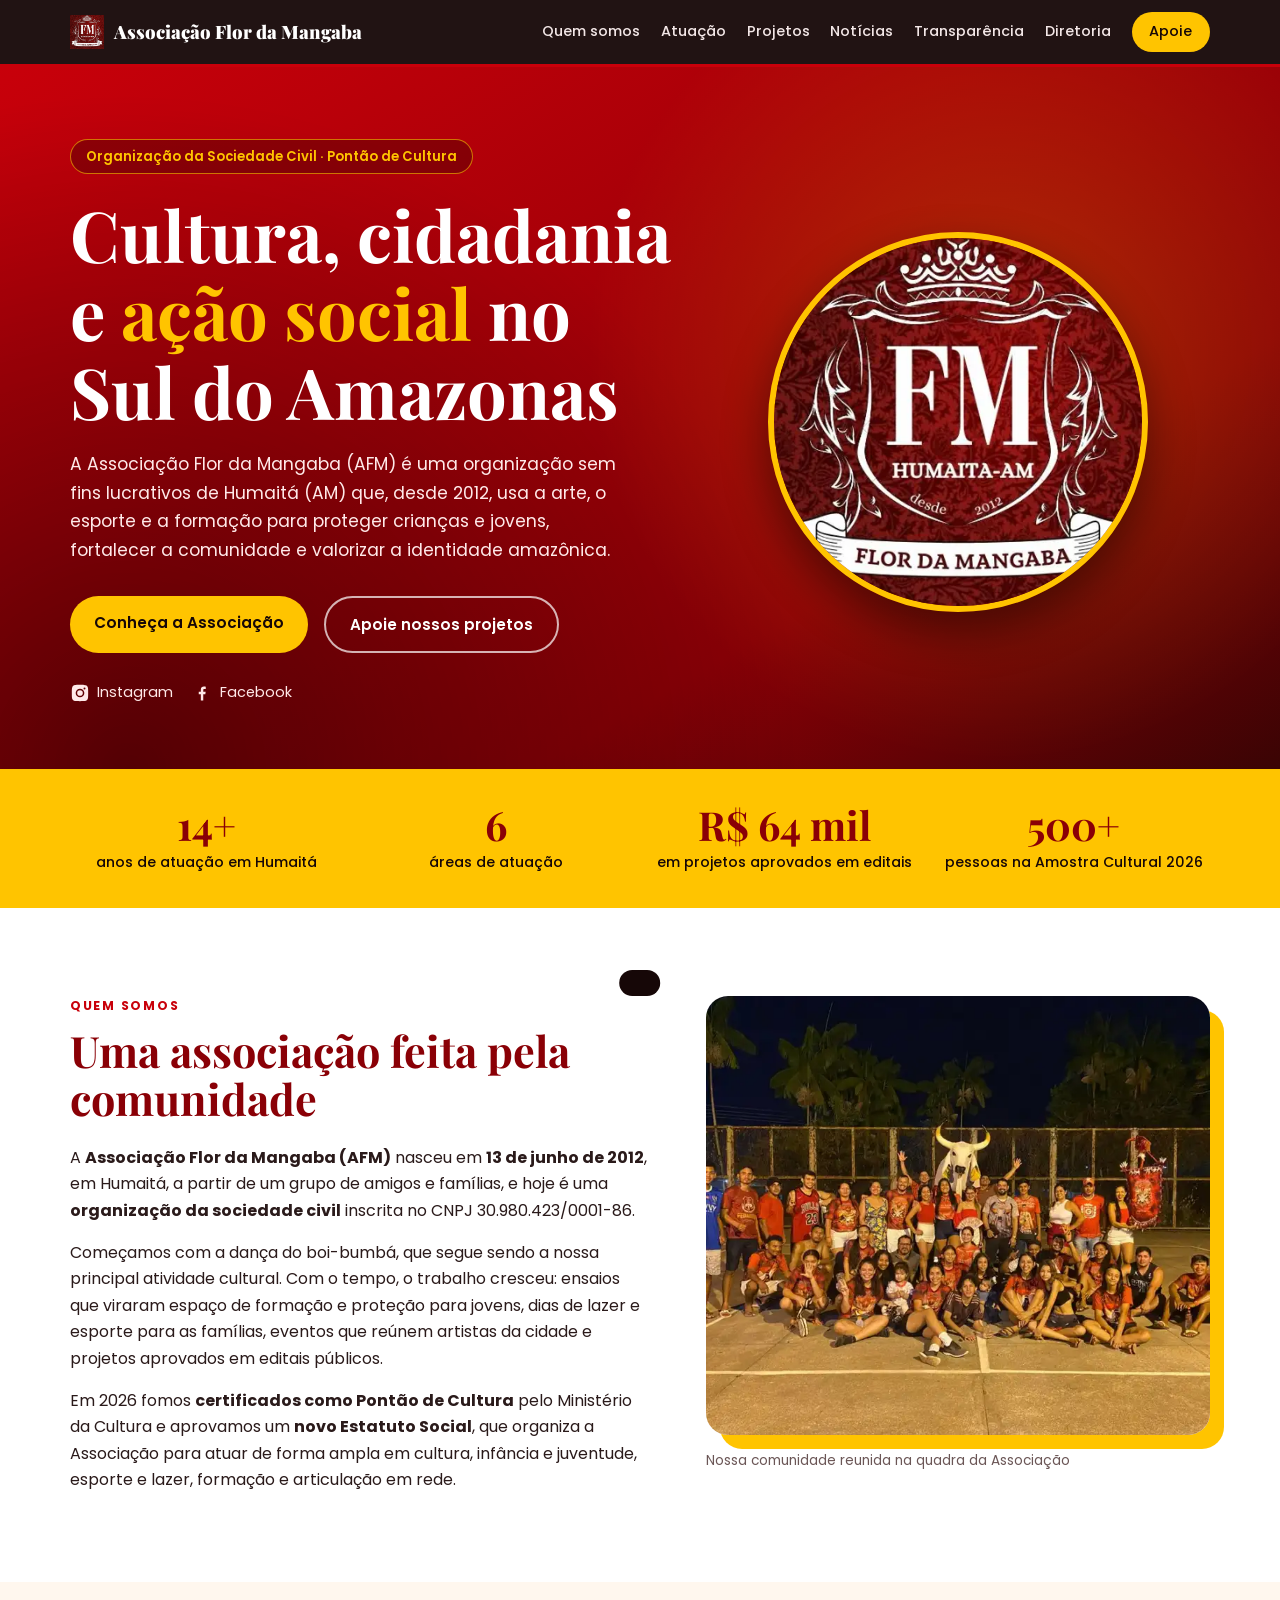
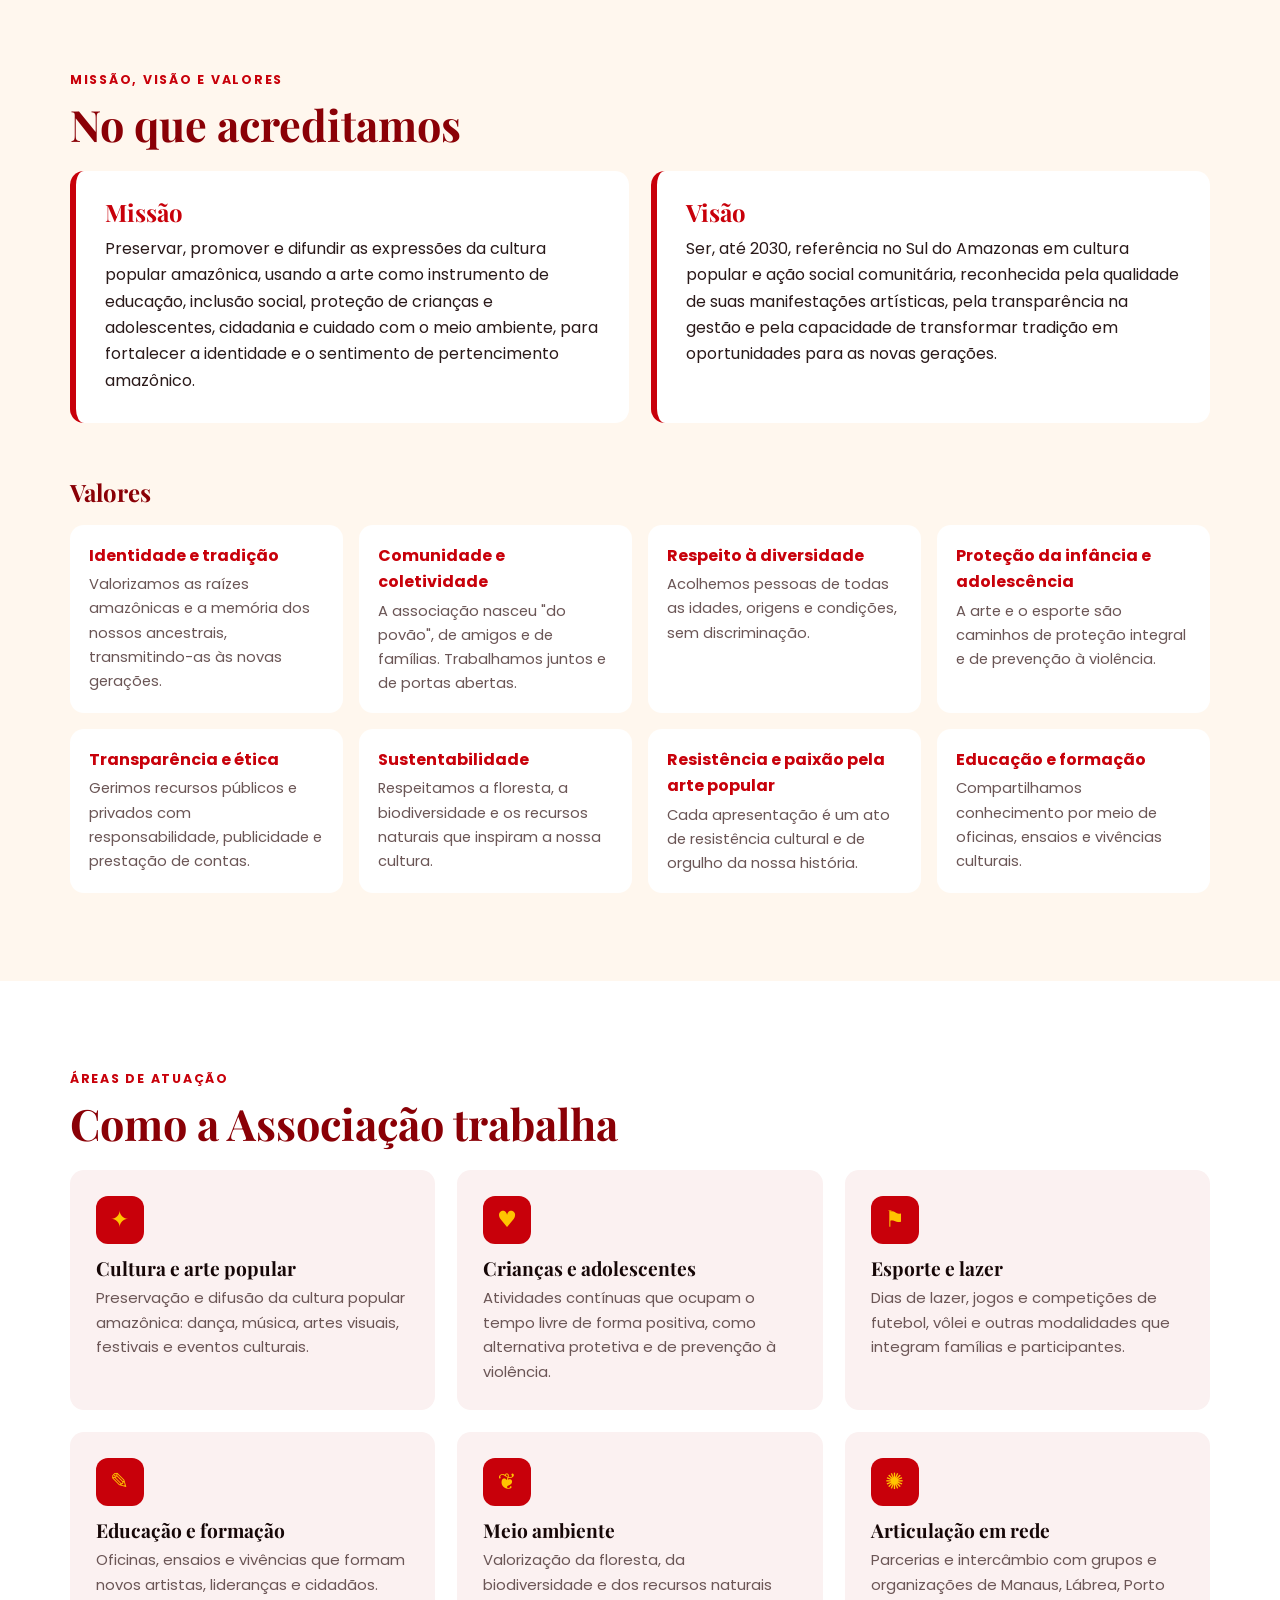
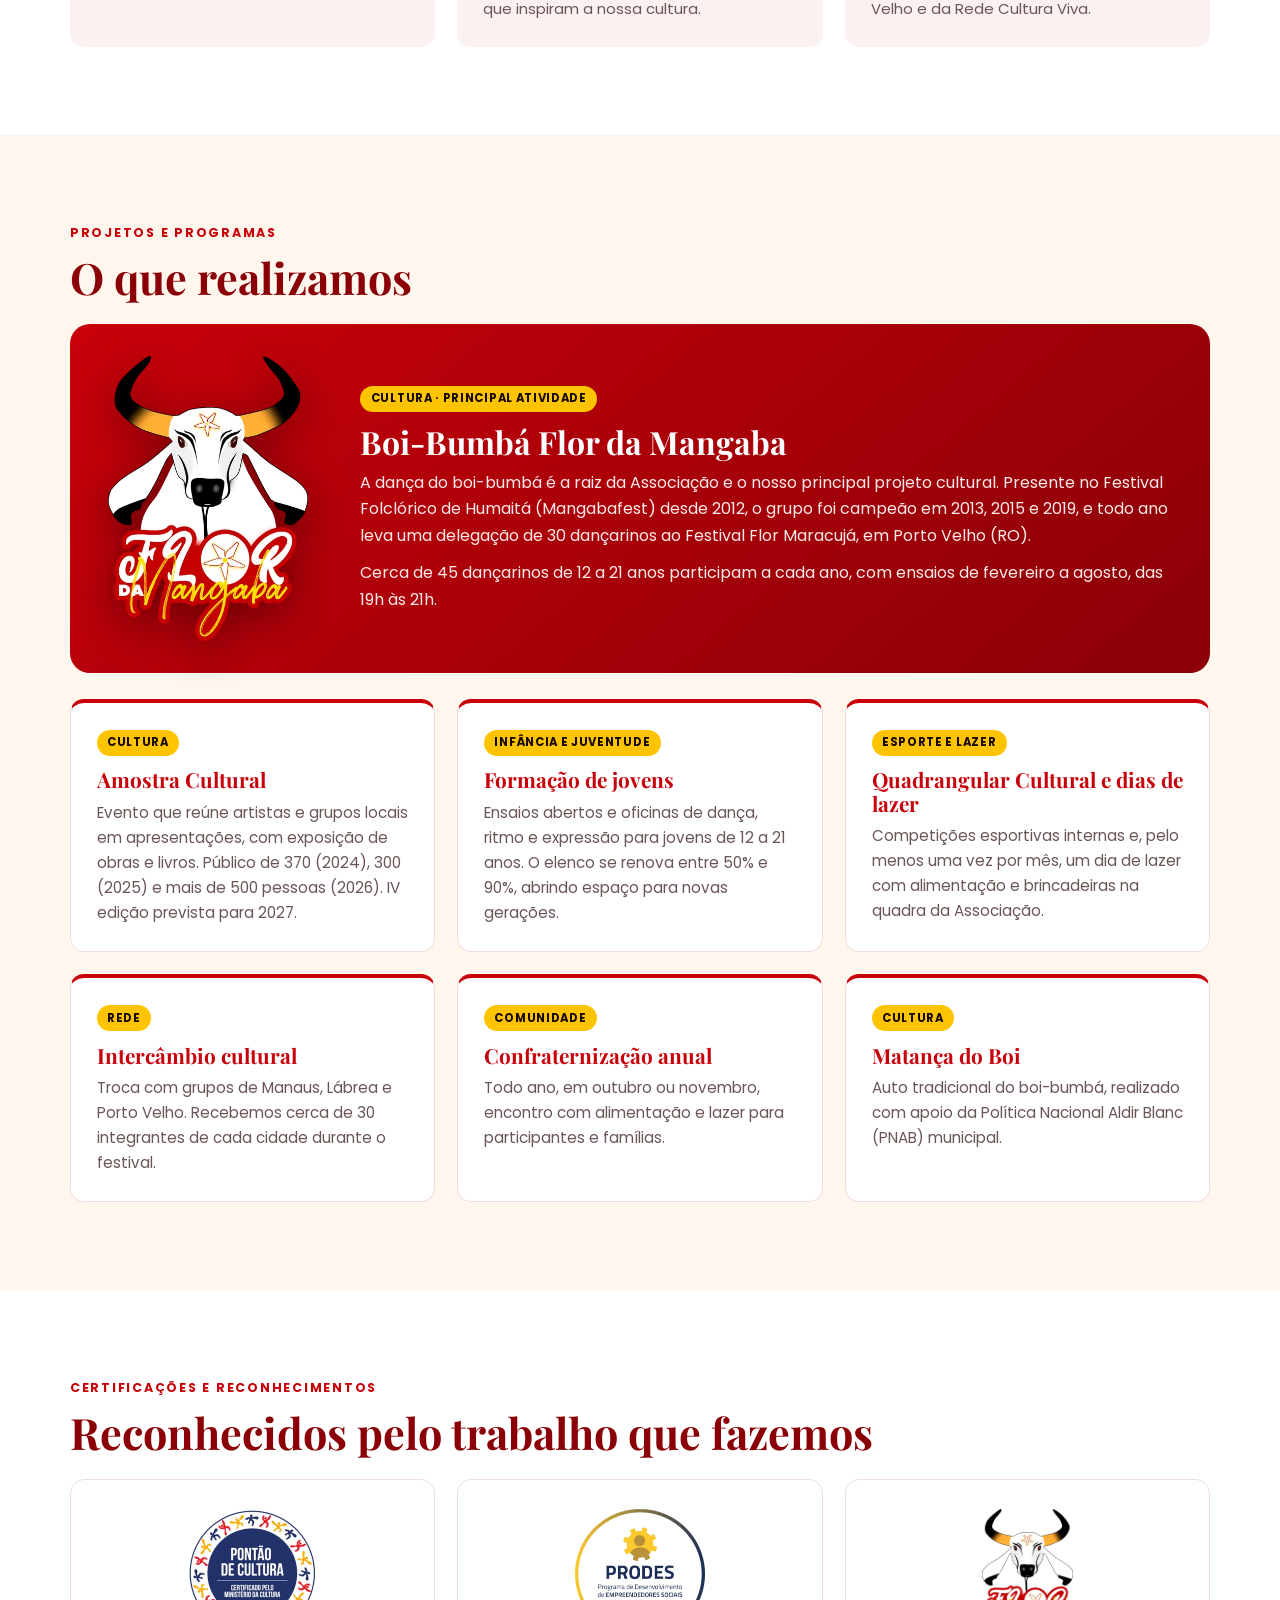
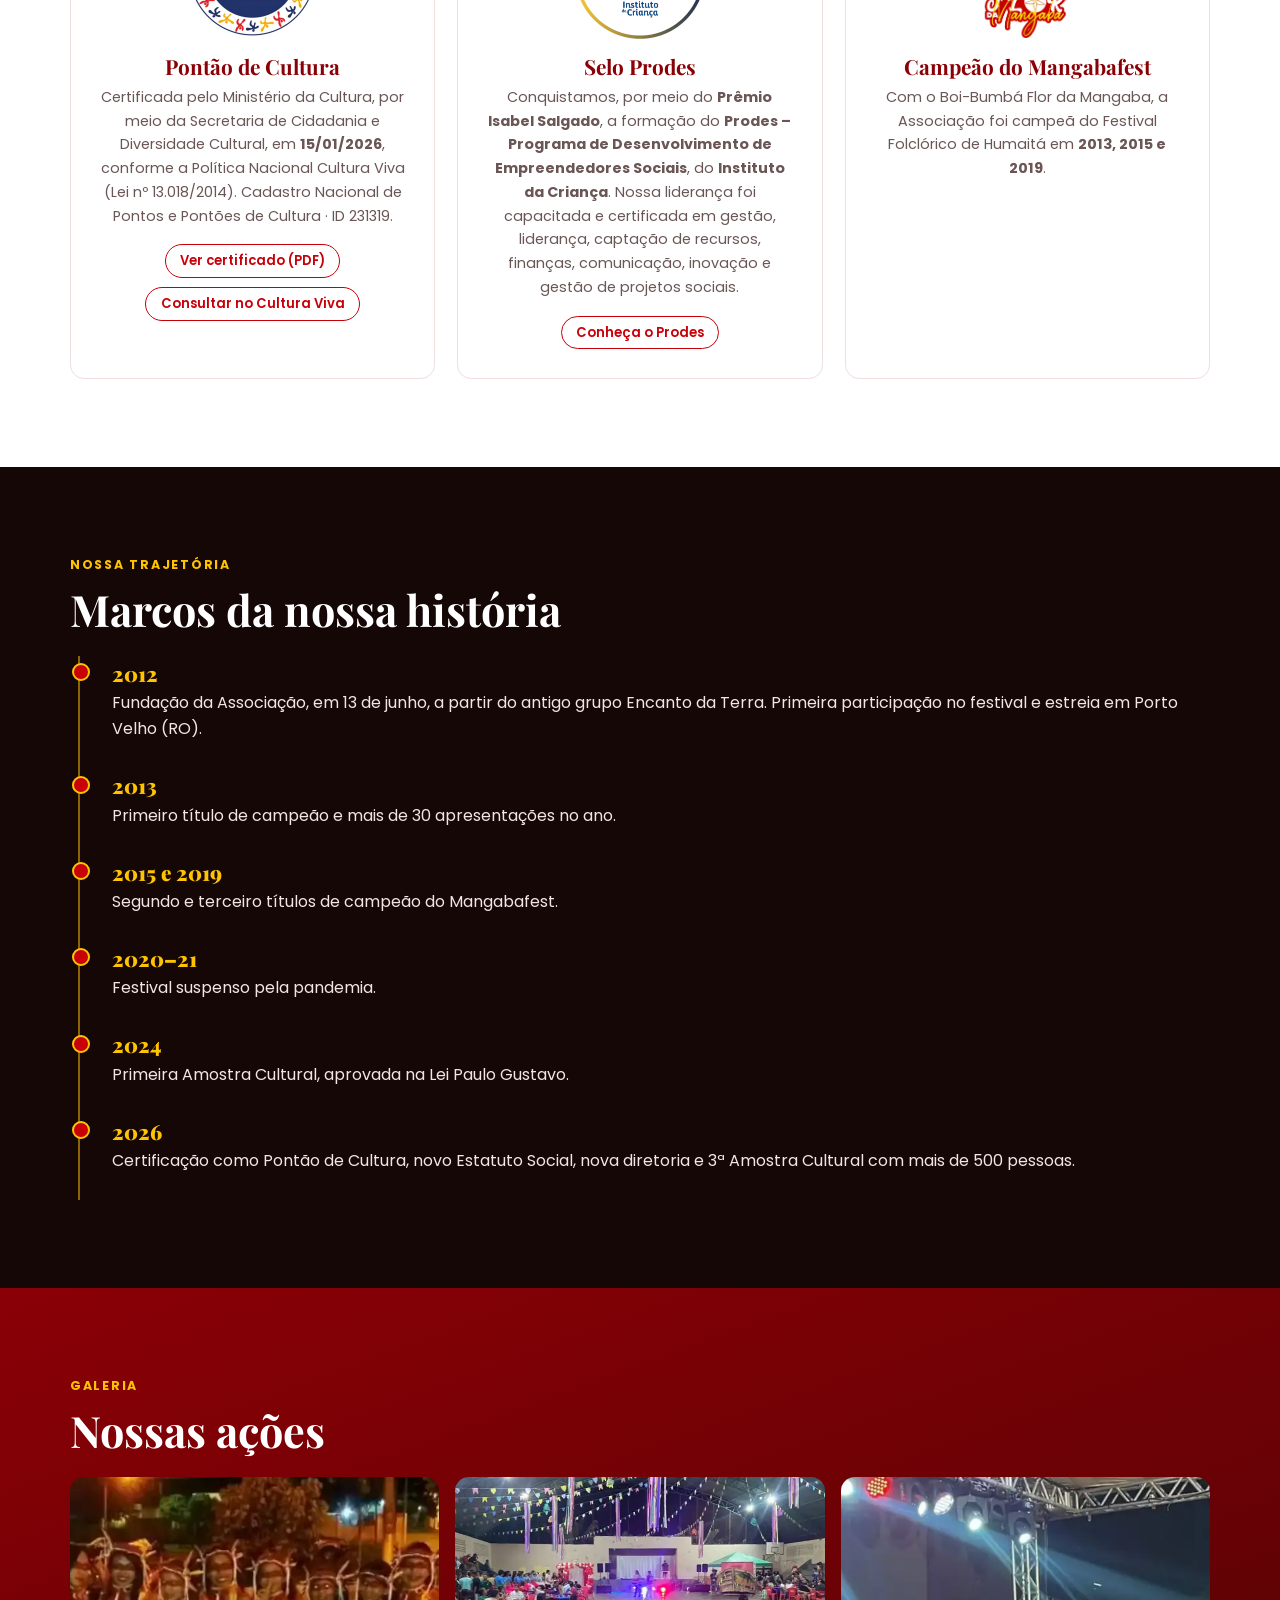
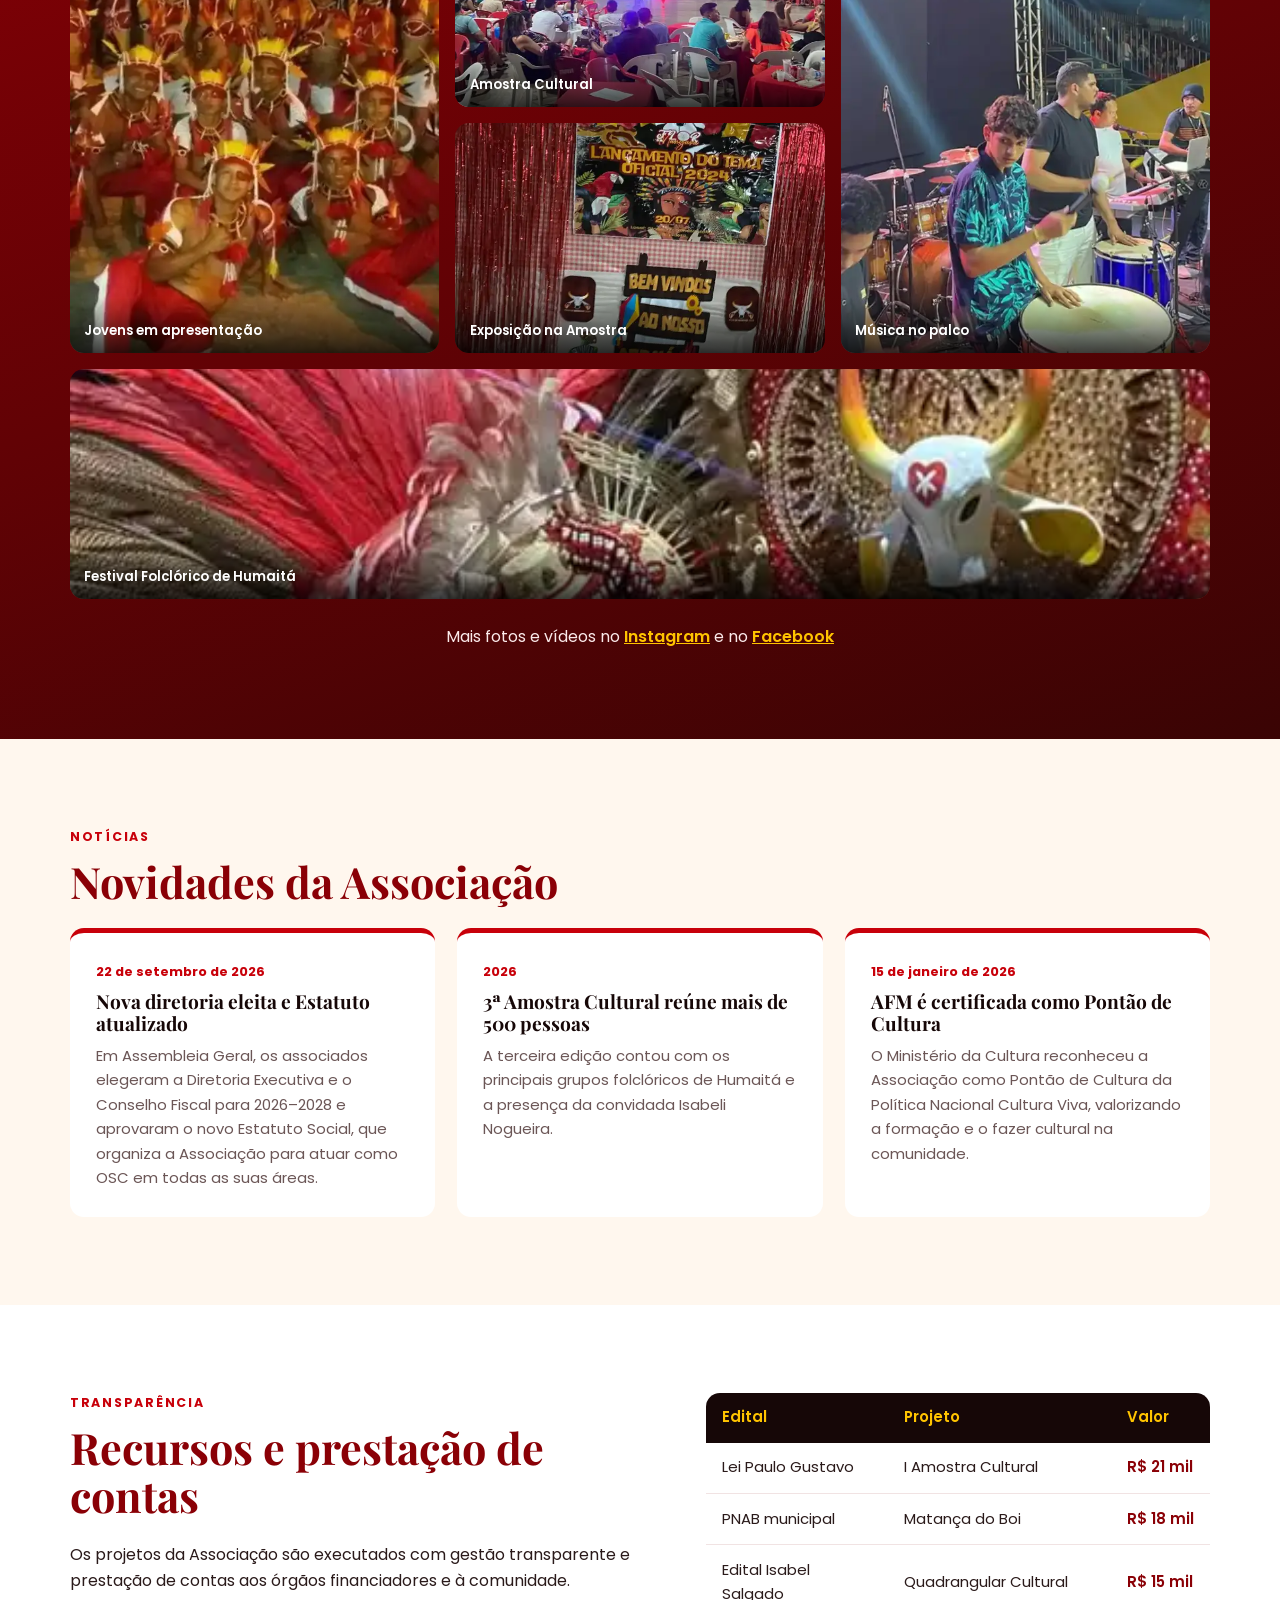
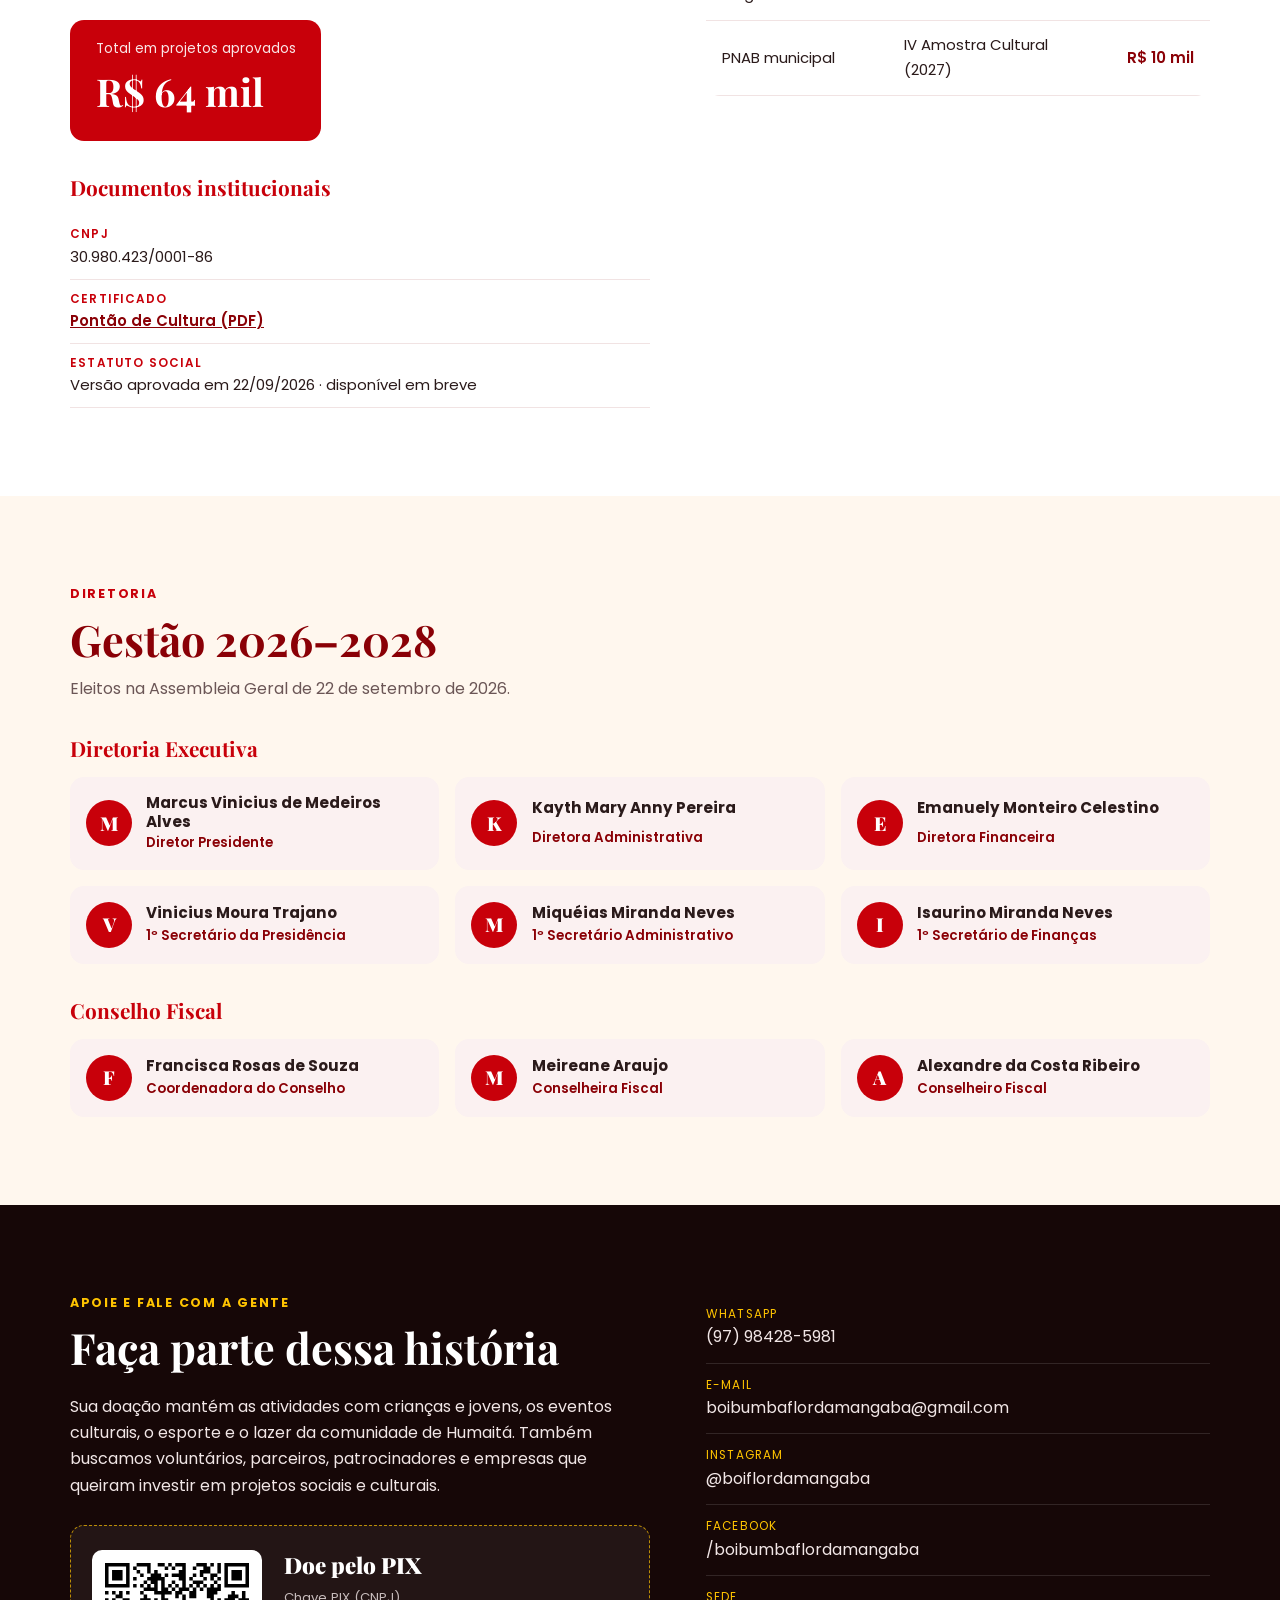
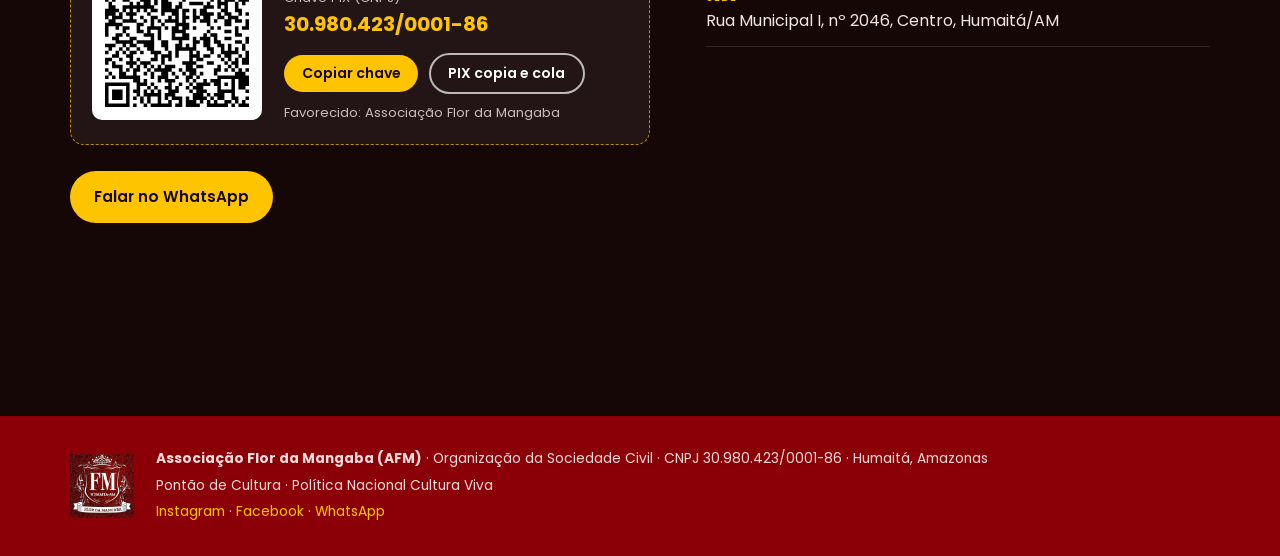
==== commit 327aa8ad: "Corrige index.html duplicado" ====
--- a/index.html
+++ b/index.html
@@ -410,415 +410,3 @@
 </script>
 </body>
 </html>
-<!DOCTYPE html>
-<html lang="pt-BR">
-<head>
-  <meta charset="UTF-8">
-  <meta name="viewport" content="width=device-width, initial-scale=1.0">
-  <title>Associação Flor da Mangaba – OSC em Humaitá (AM)</title>
-  <meta name="description" content="A Associação Flor da Mangaba é uma organização da sociedade civil de Humaitá (AM) que atua com cultura, infância e juventude, esporte, formação e meio ambiente. Pontão de Cultura certificado pelo Ministério da Cultura.">
-  <meta name="theme-color" content="#b30000">
-  <meta property="og:title" content="Associação Flor da Mangaba">
-  <meta property="og:description" content="Cultura, cidadania e ação social no Sul do Amazonas desde 2012.">
-  <meta property="og:type" content="website">
-  <meta property="og:image" content="https://flordamangaba.github.io/img/compartilhar.jpg">
-  <link rel="icon" href="img/icone.png" type="image/png">
-  <link rel="apple-touch-icon" href="img/icone.png">
-  <link rel="preconnect" href="https://fonts.googleapis.com">
-  <link rel="preconnect" href="https://fonts.gstatic.com" crossorigin>
-  <link href="https://fonts.googleapis.com/css2?family=Playfair+Display:wght@700;900&family=Poppins:wght@400;500;600;700&display=swap" rel="stylesheet">
-  <link rel="stylesheet" href="estilo.css">
-</head>
-<body>
-
-<!-- ===================== MENU ===================== -->
-<header class="topo">
-  <div class="container topo-inner">
-    <a href="#inicio" class="marca">
-      <img src="img/icone.png" alt="" width="34" height="34">
-      <span>Associação Flor da Mangaba</span>
-    </a>
-    <button class="menu-btn" aria-label="Abrir menu" aria-expanded="false">☰</button>
-    <nav class="menu">
-      <a href="#quem-somos">Quem somos</a>
-      <a href="#atuacao">Atuação</a>
-      <a href="#projetos">Projetos</a>
-      <a href="#noticias">Notícias</a>
-      <a href="#transparencia">Transparência</a>
-      <a href="#diretoria">Diretoria</a>
-      <a href="#apoie" class="btn btn-pequeno">Apoie</a>
-    </nav>
-  </div>
-</header>
-
-<!-- ===================== CAPA ===================== -->
-<section id="inicio" class="capa">
-  <div class="container capa-inner">
-    <div class="capa-texto">
-      <p class="selo">Organização da Sociedade Civil · Pontão de Cultura</p>
-      <h1>Cultura, cidadania e <em>ação social</em> no Sul do Amazonas</h1>
-      <p class="capa-sub">A Associação Flor da Mangaba (AFM) é uma organização sem fins lucrativos de Humaitá (AM) que, desde 2012, usa a arte, o esporte e a formação para proteger crianças e jovens, fortalecer a comunidade e valorizar a identidade amazônica.</p>
-      <div class="capa-botoes">
-        <a href="#quem-somos" class="btn">Conheça a Associação</a>
-        <a href="#apoie" class="btn btn-claro">Apoie nossos projetos</a>
-      </div>
-      <div class="redes-capa">
-        <a href="https://www.instagram.com/boiflordamangaba/" target="_blank" rel="noopener" aria-label="Instagram">
-          <svg viewBox="0 0 24 24" width="20" height="20"><path fill="currentColor" d="M12 2.2c3.2 0 3.6 0 4.8.1 1.2.1 1.8.2 2.2.4.6.2 1 .5 1.4.9.4.4.7.8.9 1.4.2.4.4 1 .4 2.2.1 1.3.1 1.6.1 4.8s0 3.6-.1 4.8c-.1 1.2-.2 1.8-.4 2.2-.2.6-.5 1-.9 1.4-.4.4-.8.7-1.4.9-.4.2-1 .4-2.2.4-1.3.1-1.6.1-4.8.1s-3.6 0-4.8-.1c-1.2-.1-1.8-.2-2.2-.4-.6-.2-1-.5-1.4-.9-.4-.4-.7-.8-.9-1.4-.2-.4-.4-1-.4-2.2C2.2 15.6 2.2 15.2 2.2 12s0-3.6.1-4.8c.1-1.2.2-1.8.4-2.2.2-.6.5-1 .9-1.4.4-.4.8-.7 1.4-.9.4-.2 1-.4 2.2-.4C8.4 2.2 8.8 2.2 12 2.2zm0 4.6a5.2 5.2 0 1 0 0 10.4 5.2 5.2 0 0 0 0-10.4zm0 8.6a3.4 3.4 0 1 1 0-6.8 3.4 3.4 0 0 1 0 6.8zm5.4-9.9a1.2 1.2 0 1 0 0 2.4 1.2 1.2 0 0 0 0-2.4z"/></svg>
-          Instagram
-        </a>
-        <a href="https://www.facebook.com/boibumbaflordamangaba" target="_blank" rel="noopener" aria-label="Facebook">
-          <svg viewBox="0 0 24 24" width="20" height="20"><path fill="currentColor" d="M13.5 21v-7.5h2.5l.4-3h-2.9V8.6c0-.9.3-1.5 1.5-1.5h1.5V4.4c-.3 0-1.2-.1-2.2-.1-2.2 0-3.7 1.3-3.7 3.8v2.4H8.1v3h2.5V21h2.9z"/></svg>
-          Facebook
-        </a>
-      </div>
-    </div>
-    <div class="capa-emblema">
-      <img src="img/brasao.webp" alt="Brasão da Associação Flor da Mangaba – Humaitá-AM, desde 2012" width="420" height="420">
-    </div>
-  </div>
-</section>
-
-<!-- ===================== NÚMEROS ===================== -->
-<section class="numeros">
-  <div class="container grade-numeros">
-    <div><strong>14+</strong><span>anos de atuação em Humaitá</span></div>
-    <div><strong>6</strong><span>áreas de atuação</span></div>
-    <div><strong>R$ 64 mil</strong><span>em projetos aprovados em editais</span></div>
-    <div><strong>500+</strong><span>pessoas na Amostra Cultural 2026</span></div>
-  </div>
-</section>
-
-<!-- ===================== QUEM SOMOS ===================== -->
-<section id="quem-somos" class="secao">
-  <div class="container duas-colunas">
-    <div>
-      <p class="sobretitulo">Quem somos</p>
-      <h2>Uma associação feita pela comunidade</h2>
-      <p>A <strong>Associação Flor da Mangaba (AFM)</strong> nasceu em <strong>13 de junho de 2012</strong>, em Humaitá, a partir de um grupo de amigos e famílias, e hoje é uma <strong>organização da sociedade civil</strong> inscrita no CNPJ 30.980.423/0001-86.</p>
-      <p>Começamos com a dança do boi-bumbá, que segue sendo a nossa principal atividade cultural. Com o tempo, o trabalho cresceu: ensaios que viraram espaço de formação e proteção para jovens, dias de lazer e esporte para as famílias, eventos que reúnem artistas da cidade e projetos aprovados em editais públicos.</p>
-      <p>Em 2026 fomos <strong>certificados como Pontão de Cultura</strong> pelo Ministério da Cultura e aprovamos um <strong>novo Estatuto Social</strong>, que organiza a Associação para atuar de forma ampla em cultura, infância e juventude, esporte e lazer, formação e articulação em rede.</p>
-    </div>
-    <figure class="foto-destaque">
-      <img src="img/quadra.webp" alt="Crianças, jovens e famílias reunidos na quadra da Associação" loading="lazy">
-      <figcaption>Nossa comunidade reunida na quadra da Associação</figcaption>
-    </figure>
-  </div>
-</section>
-
-<!-- ===================== MISSÃO, VISÃO E VALORES ===================== -->
-<section id="missao" class="secao secao-creme">
-  <div class="container">
-    <p class="sobretitulo">Missão, visão e valores</p>
-    <h2>No que acreditamos</h2>
-    <div class="mvv">
-      <article class="mvv-item">
-        <h3>Missão</h3>
-        <p>Preservar, promover e difundir as expressões da cultura popular amazônica, usando a arte como instrumento de educação, inclusão social, proteção de crianças e adolescentes, cidadania e cuidado com o meio ambiente, para fortalecer a identidade e o sentimento de pertencimento amazônico.</p>
-      </article>
-      <article class="mvv-item">
-        <h3>Visão</h3>
-        <p>Ser, até 2030, referência no Sul do Amazonas em cultura popular e ação social comunitária, reconhecida pela qualidade de suas manifestações artísticas, pela transparência na gestão e pela capacidade de transformar tradição em oportunidades para as novas gerações.</p>
-      </article>
-    </div>
-    <h3 class="titulo-valores">Valores</h3>
-    <ul class="valores">
-      <li><strong>Identidade e tradição</strong> Valorizamos as raízes amazônicas e a memória dos nossos ancestrais, transmitindo-as às novas gerações.</li>
-      <li><strong>Comunidade e coletividade</strong> A associação nasceu "do povão", de amigos e de famílias. Trabalhamos juntos e de portas abertas.</li>
-      <li><strong>Respeito à diversidade</strong> Acolhemos pessoas de todas as idades, origens e condições, sem discriminação.</li>
-      <li><strong>Proteção da infância e adolescência</strong> A arte e o esporte são caminhos de proteção integral e de prevenção à violência.</li>
-      <li><strong>Transparência e ética</strong> Gerimos recursos públicos e privados com responsabilidade, publicidade e prestação de contas.</li>
-      <li><strong>Sustentabilidade</strong> Respeitamos a floresta, a biodiversidade e os recursos naturais que inspiram a nossa cultura.</li>
-      <li><strong>Resistência e paixão pela arte popular</strong> Cada apresentação é um ato de resistência cultural e de orgulho da nossa história.</li>
-      <li><strong>Educação e formação</strong> Compartilhamos conhecimento por meio de oficinas, ensaios e vivências culturais.</li>
-    </ul>
-  </div>
-</section>
-
-<!-- ===================== ÁREAS DE ATUAÇÃO ===================== -->
-<section id="atuacao" class="secao">
-  <div class="container">
-    <p class="sobretitulo">Áreas de atuação</p>
-    <h2>Como a Associação trabalha</h2>
-    <div class="grade-areas">
-      <article class="area"><span class="area-ico">✦</span><h3>Cultura e arte popular</h3><p>Preservação e difusão da cultura popular amazônica: dança, música, artes visuais, festivais e eventos culturais.</p></article>
-      <article class="area"><span class="area-ico">♥</span><h3>Crianças e adolescentes</h3><p>Atividades contínuas que ocupam o tempo livre de forma positiva, como alternativa protetiva e de prevenção à violência.</p></article>
-      <article class="area"><span class="area-ico">⚑</span><h3>Esporte e lazer</h3><p>Dias de lazer, jogos e competições de futebol, vôlei e outras modalidades que integram famílias e participantes.</p></article>
-      <article class="area"><span class="area-ico">✎</span><h3>Educação e formação</h3><p>Oficinas, ensaios e vivências que formam novos artistas, lideranças e cidadãos.</p></article>
-      <article class="area"><span class="area-ico">❦</span><h3>Meio ambiente</h3><p>Valorização da floresta, da biodiversidade e dos recursos naturais que inspiram a nossa cultura.</p></article>
-      <article class="area"><span class="area-ico">✺</span><h3>Articulação em rede</h3><p>Parcerias e intercâmbio com grupos e organizações de Manaus, Lábrea, Porto Velho e da Rede Cultura Viva.</p></article>
-    </div>
-  </div>
-</section>
-
-<!-- ===================== PROJETOS ===================== -->
-<section id="projetos" class="secao secao-creme">
-  <div class="container">
-    <p class="sobretitulo">Projetos e programas</p>
-    <h2>O que realizamos</h2>
-
-    <article class="projeto-destaque">
-      <img src="img/logo.webp" alt="Logo do Boi-Bumbá Flor da Mangaba" width="393" height="560" loading="lazy">
-      <div>
-        <span class="etiqueta">Cultura · principal atividade</span>
-        <h3>Boi-Bumbá Flor da Mangaba</h3>
-        <p>A dança do boi-bumbá é a raiz da Associação e o nosso principal projeto cultural. Presente no Festival Folclórico de Humaitá (Mangabafest) desde 2012, o grupo foi campeão em 2013, 2015 e 2019, e todo ano leva uma delegação de 30 dançarinos ao Festival Flor Maracujá, em Porto Velho (RO).</p>
-        <p>Cerca de 45 dançarinos de 12 a 21 anos participam a cada ano, com ensaios de fevereiro a agosto, das 19h às 21h.</p>
-      </div>
-    </article>
-
-    <div class="grade-cartoes">
-      <article class="cartao">
-        <span class="etiqueta">Cultura</span>
-        <h3>Amostra Cultural</h3>
-        <p>Evento que reúne artistas e grupos locais em apresentações, com exposição de obras e livros. Público de 370 (2024), 300 (2025) e mais de 500 pessoas (2026). IV edição prevista para 2027.</p>
-      </article>
-      <article class="cartao">
-        <span class="etiqueta">Infância e juventude</span>
-        <h3>Formação de jovens</h3>
-        <p>Ensaios abertos e oficinas de dança, ritmo e expressão para jovens de 12 a 21 anos. O elenco se renova entre 50% e 90%, abrindo espaço para novas gerações.</p>
-      </article>
-      <article class="cartao">
-        <span class="etiqueta">Esporte e lazer</span>
-        <h3>Quadrangular Cultural e dias de lazer</h3>
-        <p>Competições esportivas internas e, pelo menos uma vez por mês, um dia de lazer com alimentação e brincadeiras na quadra da Associação.</p>
-      </article>
-      <article class="cartao">
-        <span class="etiqueta">Rede</span>
-        <h3>Intercâmbio cultural</h3>
-        <p>Troca com grupos de Manaus, Lábrea e Porto Velho. Recebemos cerca de 30 integrantes de cada cidade durante o festival.</p>
-      </article>
-      <article class="cartao">
-        <span class="etiqueta">Comunidade</span>
-        <h3>Confraternização anual</h3>
-        <p>Todo ano, em outubro ou novembro, encontro com alimentação e lazer para participantes e famílias.</p>
-      </article>
-      <article class="cartao">
-        <span class="etiqueta">Cultura</span>
-        <h3>Matança do Boi</h3>
-        <p>Auto tradicional do boi-bumbá, realizado com apoio da Política Nacional Aldir Blanc (PNAB) municipal.</p>
-      </article>
-    </div>
-  </div>
-</section>
-
-<!-- ===================== RECONHECIMENTOS ===================== -->
-<section id="reconhecimentos" class="secao">
-  <div class="container">
-    <p class="sobretitulo">Certificações e reconhecimentos</p>
-    <h2>Reconhecidos pelo trabalho que fazemos</h2>
-    <div class="grade-selos">
-      <article class="selo-card">
-        <img src="img/selo-pontao.webp" alt="Selo Pontão de Cultura – Certificado pelo Ministério da Cultura" width="130" height="130" loading="lazy">
-        <h3>Pontão de Cultura</h3>
-        <p>Certificada pelo Ministério da Cultura, por meio da Secretaria de Cidadania e Diversidade Cultural, em <strong>15/01/2026</strong>, conforme a Política Nacional Cultura Viva (Lei nº 13.018/2014). Cadastro Nacional de Pontos e Pontões de Cultura · ID 231319.</p>
-        <p class="links-selo">
-          <a href="docs/certificado-pontao-de-cultura.pdf" target="_blank" rel="noopener">Ver certificado (PDF)</a>
-          <a href="https://culturaviva.cultura.gov.br/seal/sealRelation/139404/" target="_blank" rel="noopener">Consultar no Cultura Viva</a>
-        </p>
-      </article>
-      <article class="selo-card">
-        <img src="img/selo-prodes.webp" alt="Selo Prodes – Programa de Desenvolvimento de Empreendedores Sociais, Instituto da Criança" width="130" height="130" loading="lazy">
-        <h3>Selo Prodes</h3>
-        <p>Concedido pelo <strong>Instituto da Criança</strong> aos empreendedores sociais certificados no <strong>Prodes – Programa de Desenvolvimento de Empreendedores Sociais</strong>, voltado a lideranças de organizações da sua Rede Integrada. A formação abrange gestão, liderança, captação de recursos, finanças, comunicação, inovação e gestão de projetos sociais.</p>
-        <p class="links-selo">
-          <a href="https://prodes.institutodacrianca.org.br/" target="_blank" rel="noopener">Conheça o Prodes</a>
-        </p>
-      </article>
-      <article class="selo-card">
-        <img src="img/logo.webp" alt="Boi-Bumbá Flor da Mangaba" width="91" height="130" loading="lazy" class="selo-logo">
-        <h3>Campeão do Mangabafest</h3>
-        <p>Com o Boi-Bumbá Flor da Mangaba, a Associação foi campeã do Festival Folclórico de Humaitá em <strong>2013, 2015 e 2019</strong>.</p>
-      </article>
-    </div>
-  </div>
-</section>
-
-<!-- ===================== LINHA DO TEMPO ===================== -->
-<section class="secao secao-escura">
-  <div class="container">
-    <p class="sobretitulo">Nossa trajetória</p>
-    <h2>Marcos da nossa história</h2>
-    <ol class="linha-tempo">
-      <li><span>2012</span>Fundação da Associação, em 13 de junho, a partir do antigo grupo Encanto da Terra. Primeira participação no festival e estreia em Porto Velho (RO).</li>
-      <li><span>2013</span>Primeiro título de campeão e mais de 30 apresentações no ano.</li>
-      <li><span>2015 e 2019</span>Segundo e terceiro títulos de campeão do Mangabafest.</li>
-      <li><span>2020–21</span>Festival suspenso pela pandemia.</li>
-      <li><span>2024</span>Primeira Amostra Cultural, aprovada na Lei Paulo Gustavo.</li>
-      <li><span>2026</span>Certificação como Pontão de Cultura, novo Estatuto Social, nova diretoria e 3ª Amostra Cultural com mais de 500 pessoas.</li>
-    </ol>
-  </div>
-</section>
-
-<!-- ===================== GALERIA ===================== -->
-<!-- Para adicionar fotos: coloque o arquivo na pasta img/ e copie uma linha <figure>. -->
-<section id="galeria" class="secao secao-vermelha">
-  <div class="container">
-    <p class="sobretitulo">Galeria</p>
-    <h2>Nossas ações</h2>
-    <div class="galeria">
-      <figure class="g-alta"><img src="img/elenco.webp" alt="Jovens dançarinos em apresentação" loading="lazy"><figcaption>Jovens em apresentação</figcaption></figure>
-      <figure><img src="img/amostra1.webp" alt="Público na Amostra Cultural" loading="lazy"><figcaption>Amostra Cultural</figcaption></figure>
-      <figure class="g-alta"><img src="img/batucada.webp" alt="Músicos no palco" loading="lazy"><figcaption>Música no palco</figcaption></figure>
-      <figure><img src="img/amostra2.webp" alt="Exposição na Amostra Cultural" loading="lazy"><figcaption>Exposição na Amostra</figcaption></figure>
-      <figure class="g-larga"><img src="img/cunha.webp" alt="Apresentação no Festival Folclórico de Humaitá" loading="lazy" style="object-position: center 25%"><figcaption>Festival Folclórico de Humaitá</figcaption></figure>
-    </div>
-    <p class="mais-fotos">Mais fotos e vídeos no <a href="https://www.instagram.com/boiflordamangaba/" target="_blank" rel="noopener">Instagram</a> e no <a href="https://www.facebook.com/boibumbaflordamangaba" target="_blank" rel="noopener">Facebook</a></p>
-  </div>
-</section>
-
-<!-- ===================== NOTÍCIAS ===================== -->
-<!-- Para adicionar uma notícia, copie um bloco <article class="noticia"> e coloque no topo da lista. -->
-<section id="noticias" class="secao secao-creme">
-  <div class="container">
-    <p class="sobretitulo">Notícias</p>
-    <h2>Novidades da Associação</h2>
-    <div class="lista-noticias">
-      <article class="noticia">
-        <time datetime="2026-09-22">22 de setembro de 2026</time>
-        <h3>Nova diretoria eleita e Estatuto atualizado</h3>
-        <p>Em Assembleia Geral, os associados elegeram a Diretoria Executiva e o Conselho Fiscal para 2026–2028 e aprovaram o novo Estatuto Social, que organiza a Associação para atuar como OSC em todas as suas áreas.</p>
-      </article>
-      <article class="noticia">
-        <time datetime="2026-07-01">2026</time>
-        <h3>3ª Amostra Cultural reúne mais de 500 pessoas</h3>
-        <p>A terceira edição contou com os principais grupos folclóricos de Humaitá e a presença da convidada Isabeli Nogueira.</p>
-      </article>
-      <article class="noticia">
-        <time datetime="2026-01-15">15 de janeiro de 2026</time>
-        <h3>AFM é certificada como Pontão de Cultura</h3>
-        <p>O Ministério da Cultura reconheceu a Associação como Pontão de Cultura da Política Nacional Cultura Viva, valorizando a formação e o fazer cultural na comunidade.</p>
-      </article>
-    </div>
-  </div>
-</section>
-
-<!-- ===================== TRANSPARÊNCIA ===================== -->
-<section id="transparencia" class="secao">
-  <div class="container duas-colunas">
-    <div>
-      <p class="sobretitulo">Transparência</p>
-      <h2>Recursos e prestação de contas</h2>
-      <p>Os projetos da Associação são executados com gestão transparente e prestação de contas aos órgãos financiadores e à comunidade.</p>
-      <div class="total">
-        <span>Total em projetos aprovados</span>
-        <strong>R$ 64 mil</strong>
-      </div>
-      <h3 class="subgrupo">Documentos institucionais</h3>
-      <ul class="docs">
-        <li><span>CNPJ</span>30.980.423/0001-86</li>
-        <li><span>Certificado</span><a href="docs/certificado-pontao-de-cultura.pdf" target="_blank" rel="noopener">Pontão de Cultura (PDF)</a></li>
-        <li><span>Estatuto Social</span>Versão aprovada em 22/09/2026 · disponível em breve</li>
-      </ul>
-    </div>
-    <div class="tabela-wrap">
-      <table class="tabela">
-        <thead><tr><th>Edital</th><th>Projeto</th><th>Valor</th></tr></thead>
-        <tbody>
-          <tr><td>Lei Paulo Gustavo</td><td>I Amostra Cultural</td><td>R$ 21 mil</td></tr>
-          <tr><td>PNAB municipal</td><td>Matança do Boi</td><td>R$ 18 mil</td></tr>
-          <tr><td>Edital Isabel Salgado</td><td>Quadrangular Cultural</td><td>R$ 15 mil</td></tr>
-          <tr><td>PNAB municipal</td><td>IV Amostra Cultural (2027)</td><td>R$ 10 mil</td></tr>
-        </tbody>
-      </table>
-    </div>
-  </div>
-</section>
-
-<!-- ===================== DIRETORIA ===================== -->
-<section id="diretoria" class="secao secao-creme">
-  <div class="container">
-    <p class="sobretitulo">Diretoria</p>
-    <h2>Gestão 2026–2028</h2>
-    <p class="intro">Eleitos na Assembleia Geral de 22 de setembro de 2026.</p>
-
-    <h3 class="subgrupo">Diretoria Executiva</h3>
-    <div class="grade-pessoas">
-      <div class="pessoa"><span class="inicial">M</span><strong>Marcus Vinicius de Medeiros Alves</strong><small>Diretor Presidente</small></div>
-      <div class="pessoa"><span class="inicial">K</span><strong>Kayth Mary Anny Pereira</strong><small>Diretora Administrativa</small></div>
-      <div class="pessoa"><span class="inicial">E</span><strong>Emanuely Monteiro Celestino</strong><small>Diretora Financeira</small></div>
-      <div class="pessoa"><span class="inicial">V</span><strong>Vinicius Moura Trajano</strong><small>1º Secretário da Presidência</small></div>
-      <div class="pessoa"><span class="inicial">M</span><strong>Miquéias Miranda Neves</strong><small>1º Secretário Administrativo</small></div>
-      <div class="pessoa"><span class="inicial">I</span><strong>Isaurino Miranda Neves</strong><small>1º Secretário de Finanças</small></div>
-    </div>
-
-    <h3 class="subgrupo">Conselho Fiscal</h3>
-    <div class="grade-pessoas">
-      <div class="pessoa"><span class="inicial">F</span><strong>Francisca Rosas de Souza</strong><small>Coordenadora do Conselho</small></div>
-      <div class="pessoa"><span class="inicial">M</span><strong>Meireane Araujo</strong><small>Conselheira Fiscal</small></div>
-      <div class="pessoa"><span class="inicial">A</span><strong>Alexandre da Costa Ribeiro</strong><small>Conselheiro Fiscal</small></div>
-    </div>
-  </div>
-</section>
-
-<!-- ===================== APOIE / CONTATO ===================== -->
-<section id="apoie" class="secao secao-escura">
-  <div class="container duas-colunas">
-    <div>
-      <p class="sobretitulo">Apoie e fale com a gente</p>
-      <h2>Faça parte dessa história</h2>
-      <p>Sua doação mantém as atividades com crianças e jovens, os eventos culturais, o esporte e o lazer da comunidade de Humaitá. Também buscamos voluntários, parceiros, patrocinadores e empresas que queiram investir em projetos sociais e culturais.</p>
-
-      <div class="caixa-pix">
-        <img src="img/pix-qrcode.svg" alt="QR Code PIX da Associação Flor da Mangaba" width="170" height="170" class="qr">
-        <div>
-          <p class="pix-titulo">Doe pelo PIX</p>
-          <p class="pequeno">Chave PIX (CNPJ)</p>
-          <p class="chave">30.980.423/0001-86</p>
-          <button class="btn btn-pequeno" data-copiar="30980423000186">Copiar chave</button>
-          <button class="btn btn-pequeno btn-claro" data-copiar="00020126360014br.gov.bcb.pix0114309804230001865204000053039865802BR5925ASSOCIACAO FOLCLORICA CUL6008BRASILIA62070503***6304BDC2">PIX copia e cola</button>
-          <p class="pequeno">Favorecido: Associação Flor da Mangaba</p>
-        </div>
-      </div>
-      <a class="btn" href="https://wa.me/5597984285981?text=Ol%C3%A1!%20Vim%20pelo%20site%20da%20Associa%C3%A7%C3%A3o%20Flor%20da%20Mangaba." target="_blank" rel="noopener">Falar no WhatsApp</a>
-    </div>
-    <div class="contatos">
-      <ul>
-        <li><span>WhatsApp</span><a href="https://wa.me/5597984285981" target="_blank" rel="noopener">(97) 98428-5981</a></li>
-        <li><span>E-mail</span><a href="mailto:boibumbaflordamangaba@gmail.com">boibumbaflordamangaba@gmail.com</a></li>
-        <li><span>Instagram</span><a href="https://www.instagram.com/boiflordamangaba/" target="_blank" rel="noopener">@boiflordamangaba</a></li>
-        <li><span>Facebook</span><a href="https://www.facebook.com/boibumbaflordamangaba" target="_blank" rel="noopener">/boibumbaflordamangaba</a></li>
-        <li><span>Sede</span>Rua Municipal I, nº 2046, Centro, Humaitá/AM</li>
-      </ul>
-      <iframe class="mapa" title="Mapa da sede" loading="lazy"
-        src="https://www.google.com/maps?q=Rua+Municipal+I+2046+Centro+Humait%C3%A1+AM&output=embed"></iframe>
-    </div>
-  </div>
-</section>
-
-<footer class="rodape">
-  <div class="container rodape-inner">
-    <img src="img/brasao.webp" alt="" width="70" height="70">
-    <div>
-      <p><strong>Associação Flor da Mangaba (AFM)</strong> · Organização da Sociedade Civil · CNPJ 30.980.423/0001-86 · Humaitá, Amazonas</p>
-      <p>Pontão de Cultura · Política Nacional Cultura Viva</p>
-      <p class="rodape-redes">
-        <a href="https://www.instagram.com/boiflordamangaba/" target="_blank" rel="noopener">Instagram</a> ·
-        <a href="https://www.facebook.com/boibumbaflordamangaba" target="_blank" rel="noopener">Facebook</a> ·
-        <a href="https://wa.me/5597984285981" target="_blank" rel="noopener">WhatsApp</a>
-      </p>
-    </div>
-  </div>
-</footer>
-
-<div class="aviso" role="status" aria-live="polite"></div>
-
-<script>
-  const btn = document.querySelector('.menu-btn');
-  const menu = document.querySelector('.menu');
-  btn.addEventListener('click', () => {
-    const aberto = menu.classList.toggle('aberto');
-    btn.setAttribute('aria-expanded', aberto);
-  });
-  menu.querySelectorAll('a').forEach(a => a.addEventListener('click', () => menu.classList.remove('aberto')));
-
-  const aviso = document.querySelector('.aviso');
-  document.querySelectorAll('[data-copiar]').forEach(b => b.addEventListener('click', async () => {
-    try { await navigator.clipboard.writeText(b.dataset.copiar); aviso.textContent = 'Copiado! Agora é só colar no app do seu banco.'; }
-    catch (e) { aviso.textContent = 'Não foi possível copiar. Chave: ' + b.dataset.copiar; }
-    aviso.classList.add('visivel');
-    setTimeout(() => aviso.classList.remove('visivel'), 3500);
-  }));
-</script>
-</body>
-</html>
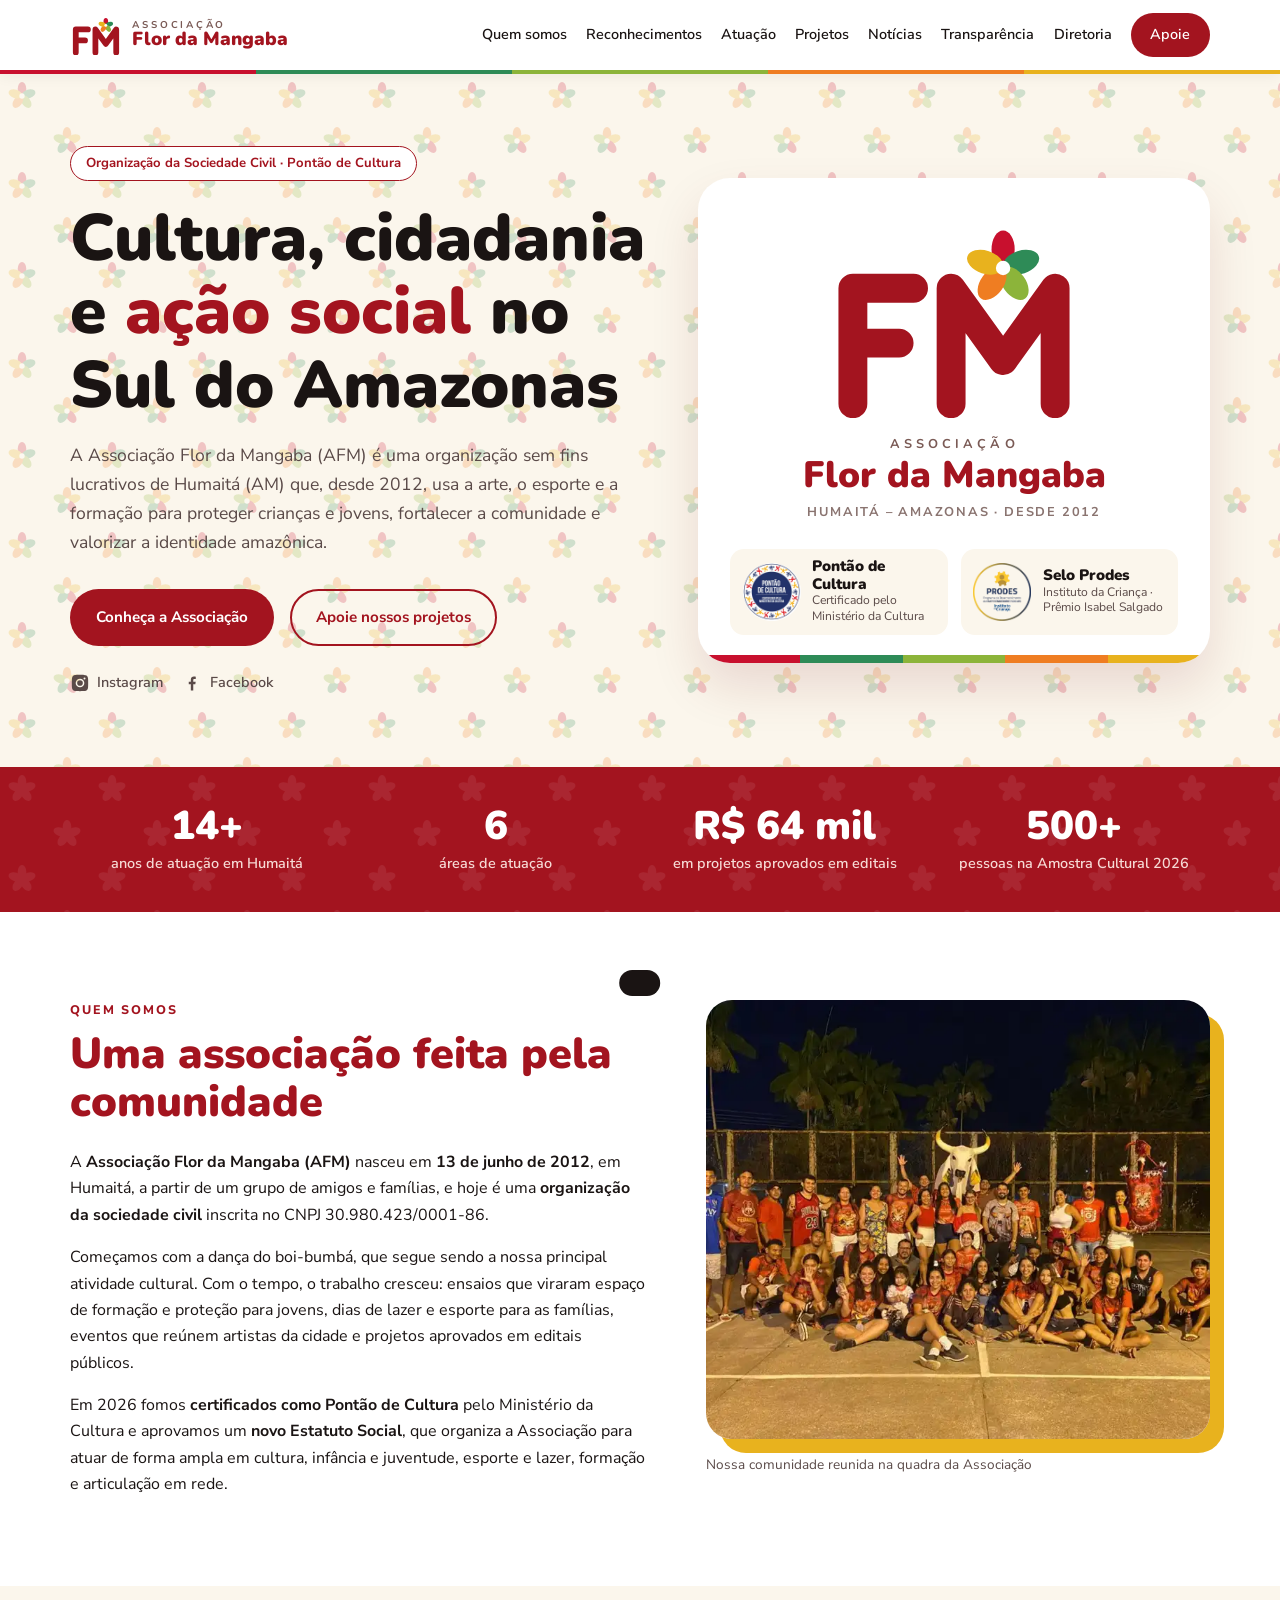
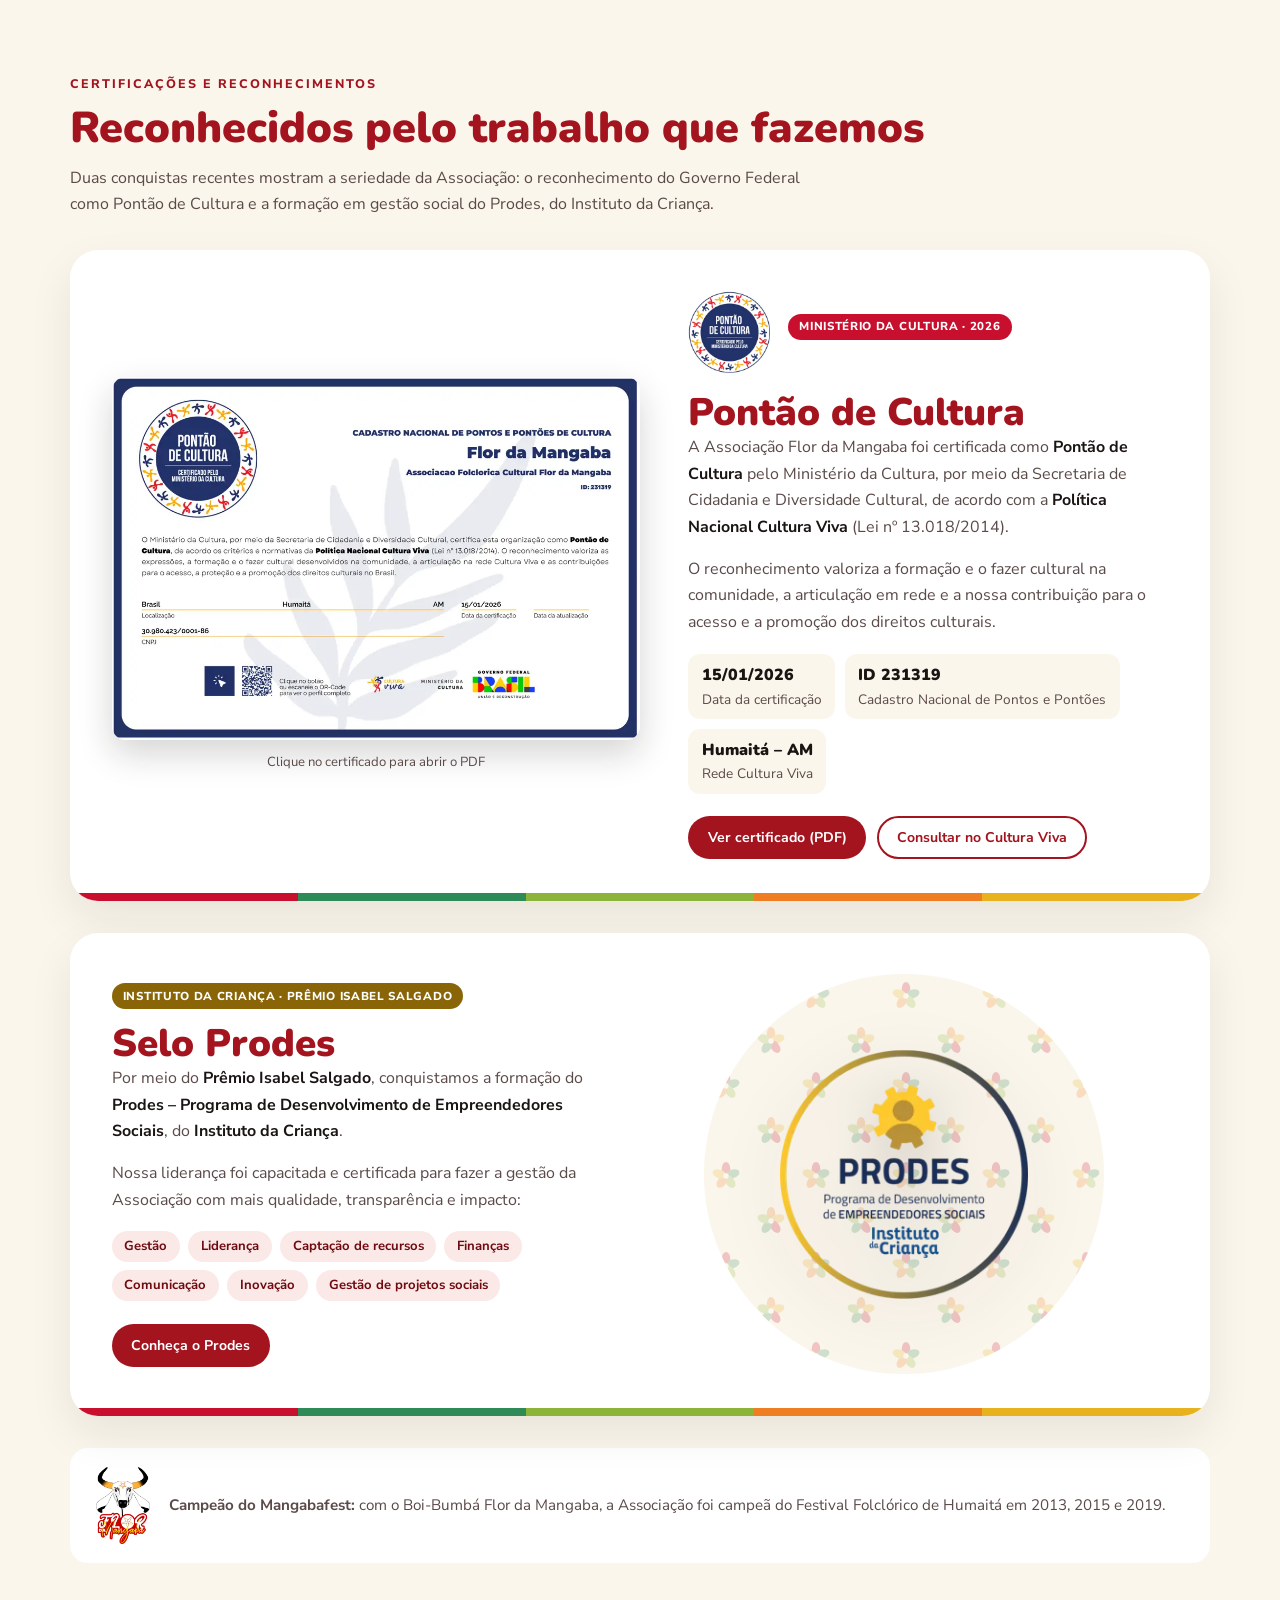
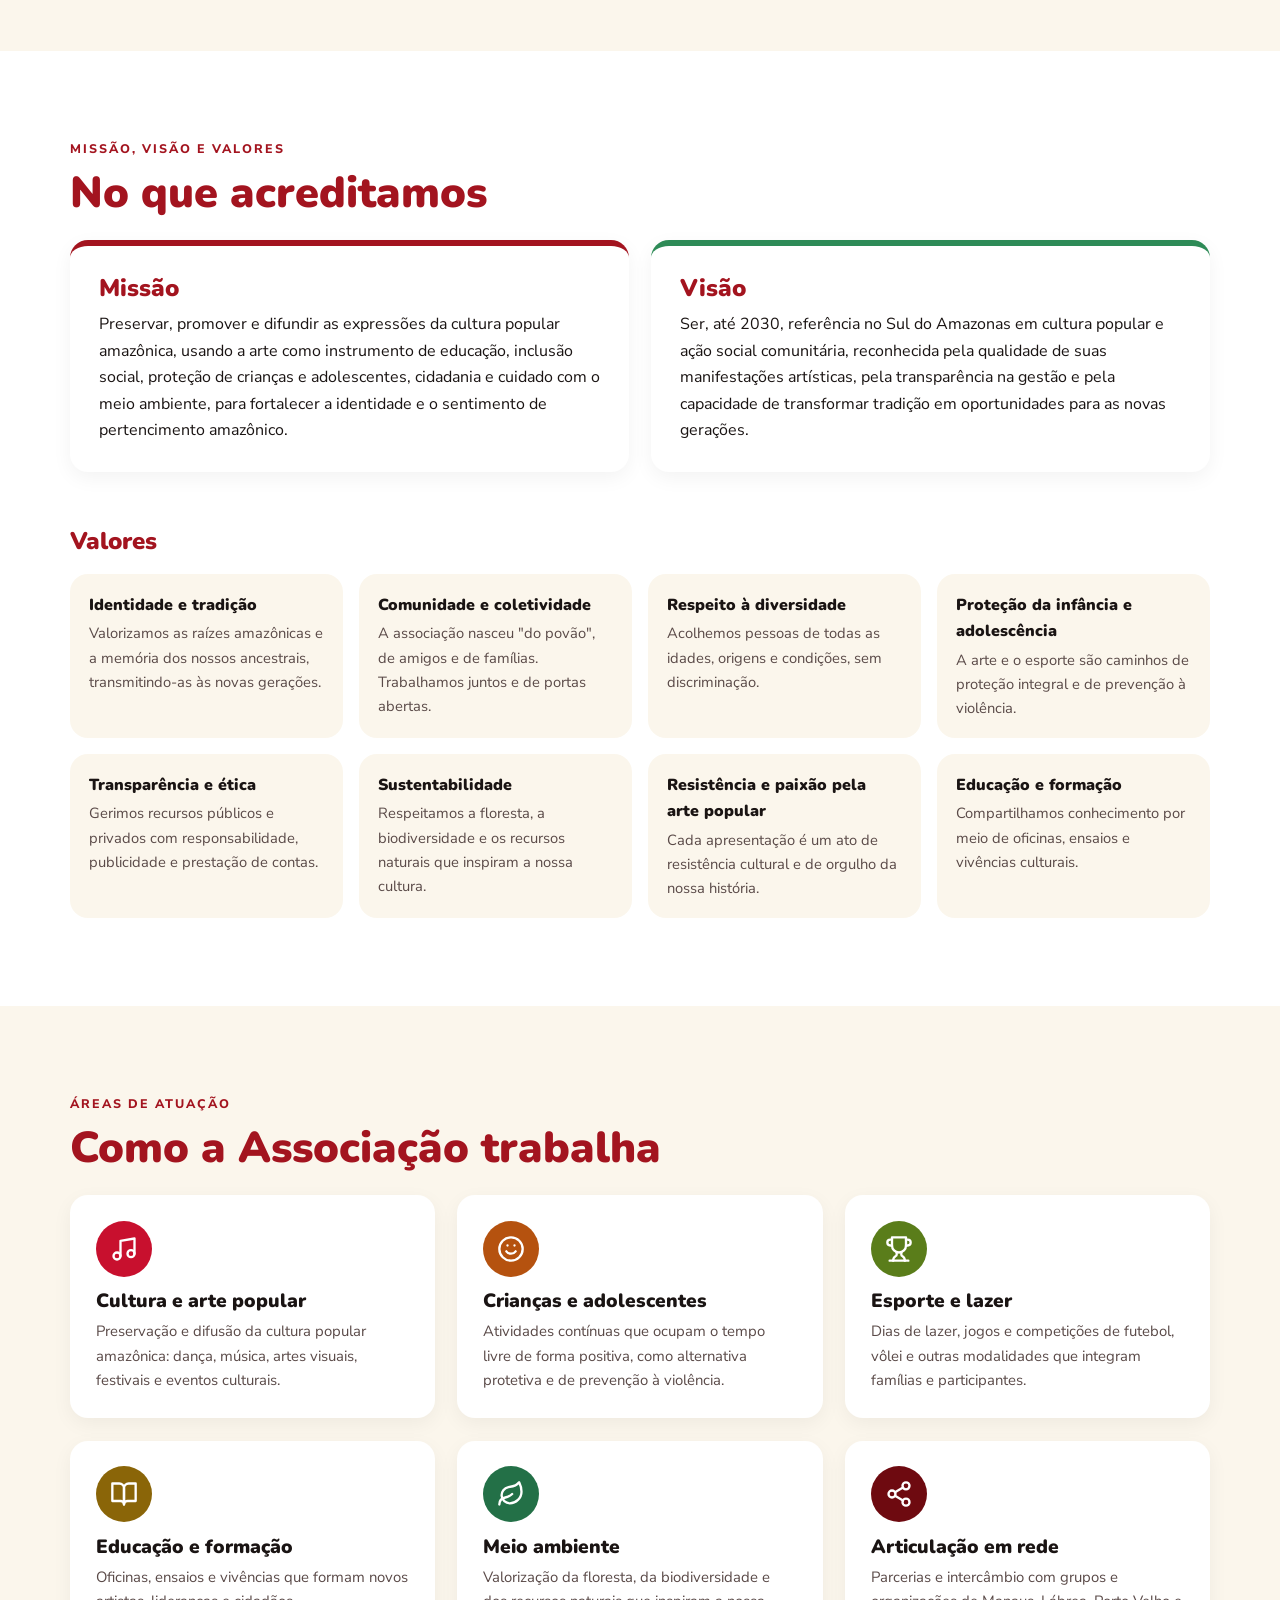
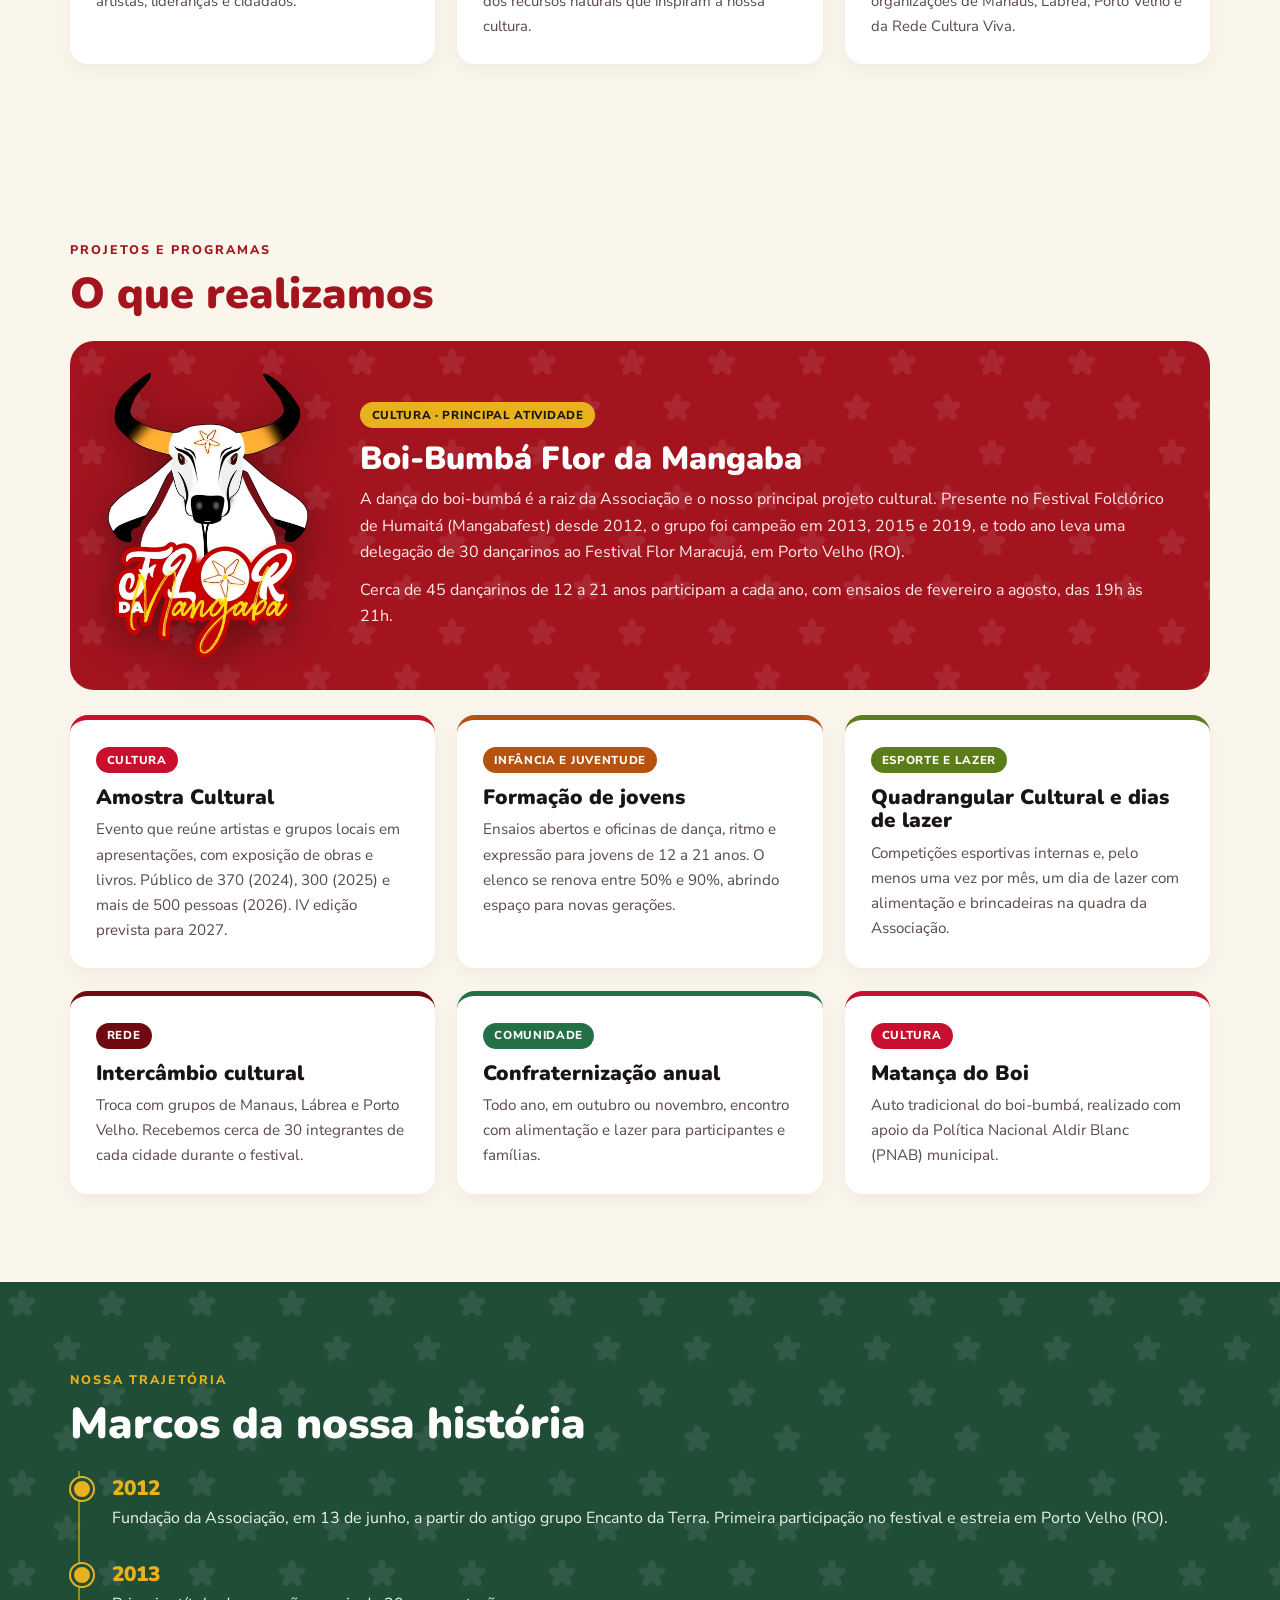
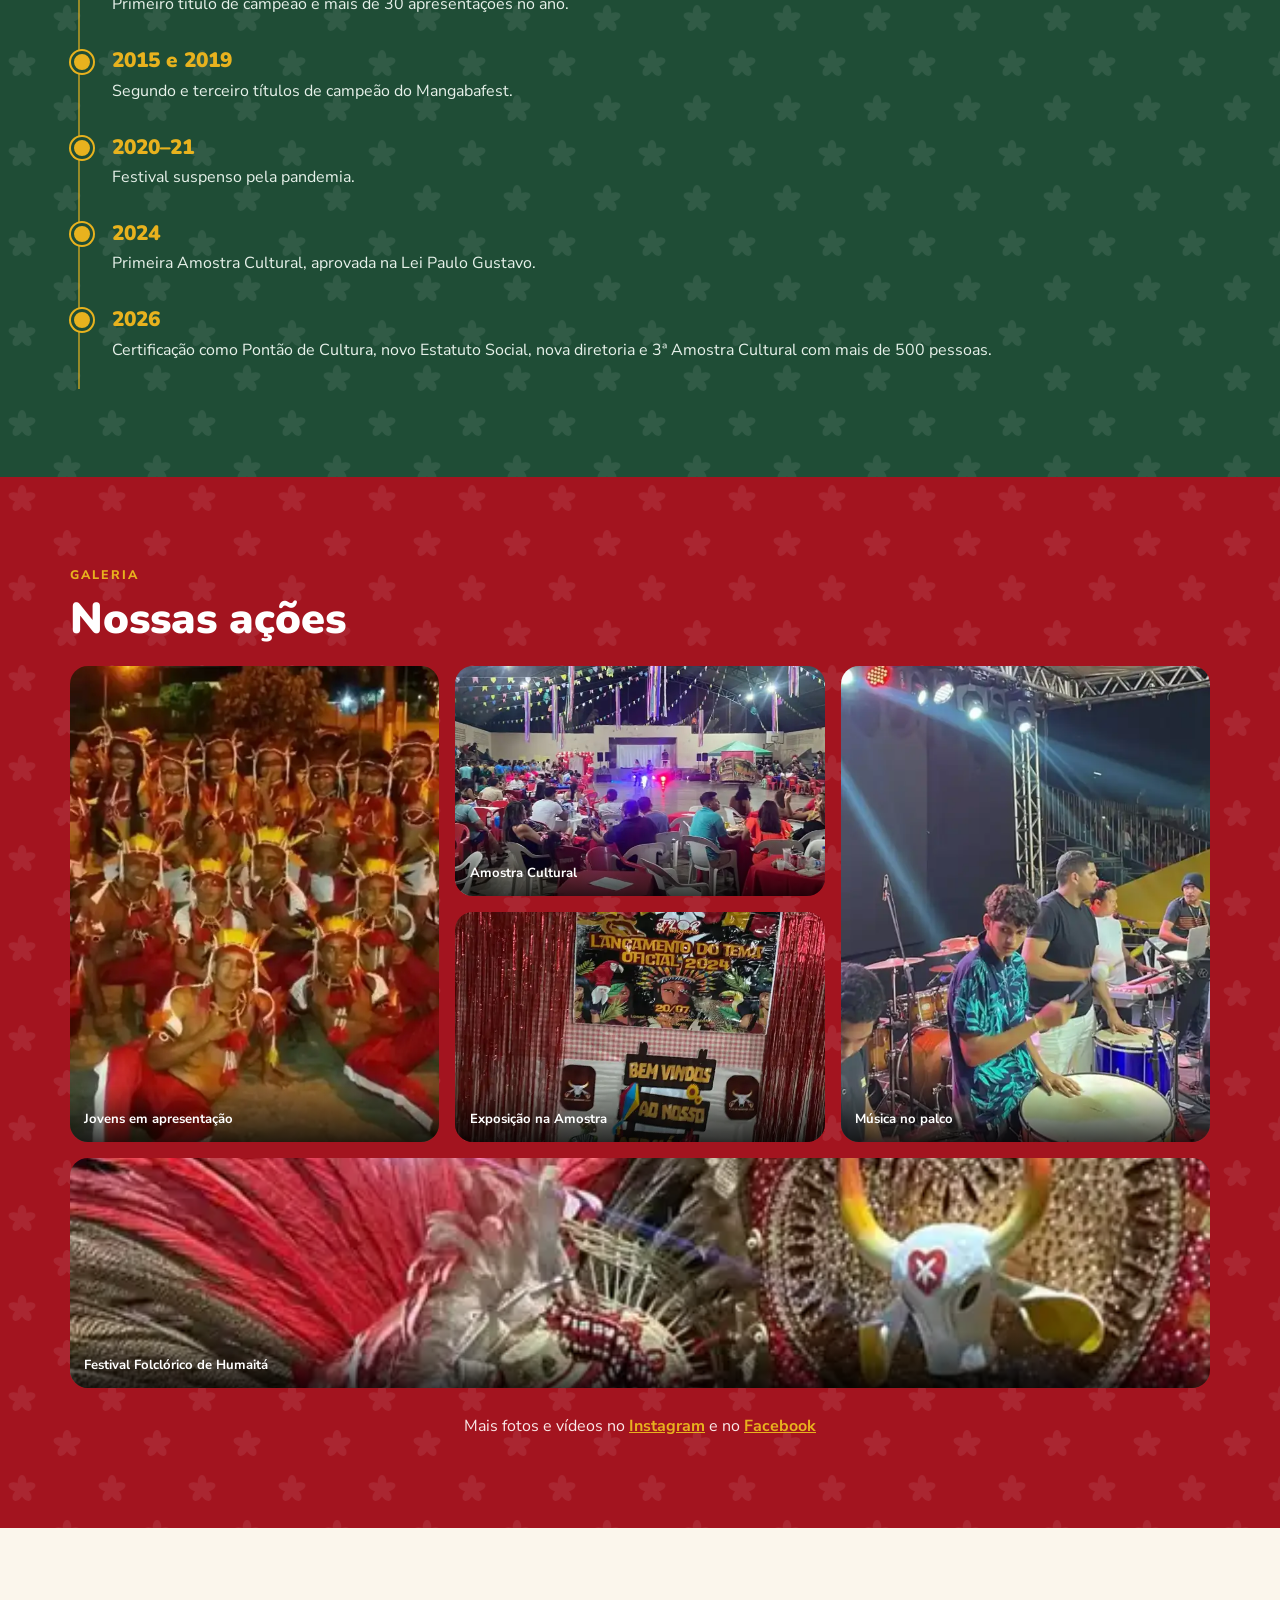
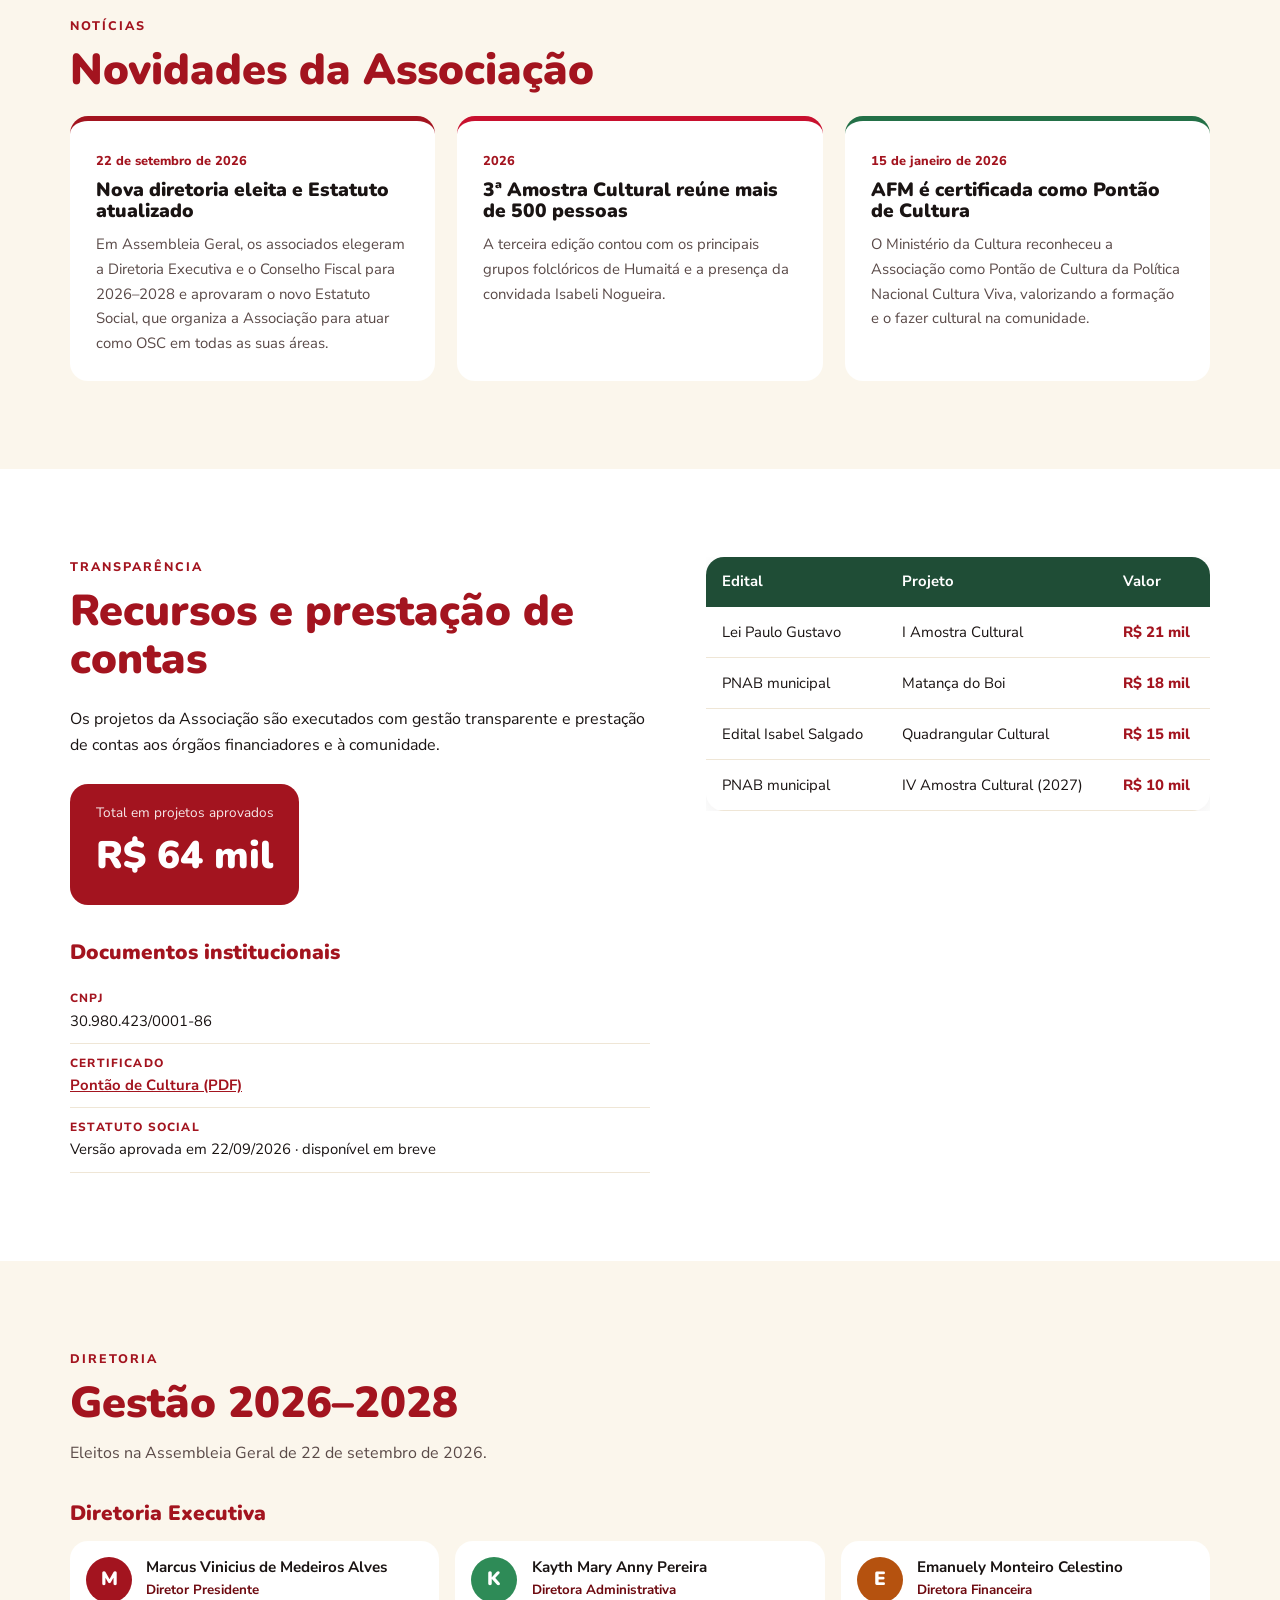
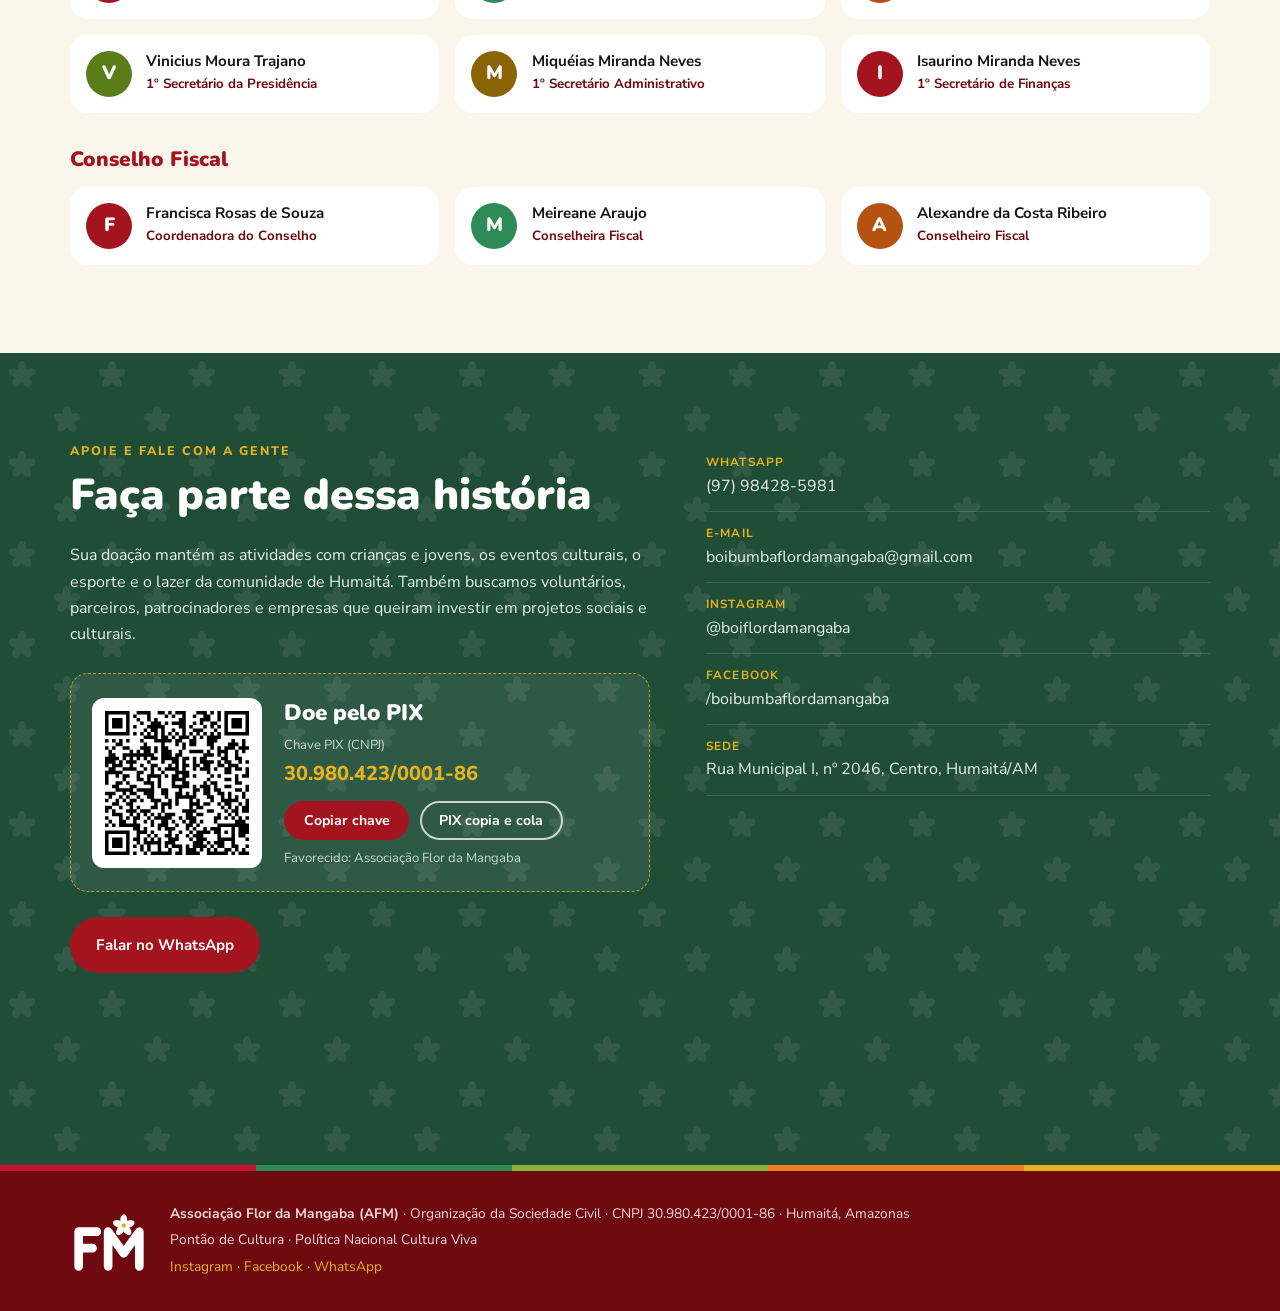
==== commit 585373be: "Site com a nova identidade + destaque Pontão de Cultura e Selo Prodes" ====
--- a/index.html
+++ b/index.html
@@ -5,16 +5,17 @@
   <meta name="viewport" content="width=device-width, initial-scale=1.0">
   <title>Associação Flor da Mangaba – OSC em Humaitá (AM)</title>
   <meta name="description" content="A Associação Flor da Mangaba é uma organização da sociedade civil de Humaitá (AM) que atua com cultura, infância e juventude, esporte, formação e meio ambiente. Pontão de Cultura certificado pelo Ministério da Cultura.">
-  <meta name="theme-color" content="#b30000">
+  <meta name="theme-color" content="#a3141f">
   <meta property="og:title" content="Associação Flor da Mangaba">
   <meta property="og:description" content="Cultura, cidadania e ação social no Sul do Amazonas desde 2012.">
   <meta property="og:type" content="website">
   <meta property="og:image" content="https://flordamangaba.github.io/img/compartilhar.jpg">
-  <link rel="icon" href="img/icone.png" type="image/png">
+  <link rel="icon" href="favicon.svg" type="image/svg+xml">
+  <link rel="icon" href="img/icone.png" type="image/png" sizes="128x128">
   <link rel="apple-touch-icon" href="img/icone.png">
   <link rel="preconnect" href="https://fonts.googleapis.com">
   <link rel="preconnect" href="https://fonts.gstatic.com" crossorigin>
-  <link href="https://fonts.googleapis.com/css2?family=Playfair+Display:wght@700;900&family=Poppins:wght@400;500;600;700&display=swap" rel="stylesheet">
+  <link href="https://fonts.googleapis.com/css2?family=Nunito:wght@700;800;900&family=Nunito+Sans:wght@400;600;700;800&display=swap" rel="stylesheet">
   <link rel="stylesheet" href="estilo.css">
 </head>
 <body>
@@ -23,12 +24,13 @@
 <header class="topo">
   <div class="container topo-inner">
     <a href="#inicio" class="marca">
-      <img src="img/icone.png" alt="" width="34" height="34">
-      <span>Associação Flor da Mangaba</span>
+      <svg class="simbolo" viewBox="0 0 180 140" aria-hidden="true"><g fill="none" stroke="currentColor" stroke-width="20" stroke-linecap="round" stroke-linejoin="round"><path d="M20 130V50H62M20 88H52"/><path d="M88 130V50L124 100L160 50V130"/></g><ellipse class="petala" cx="124" cy="23" rx="8" ry="13" fill="#C8102E"/><ellipse class="petala" cx="124" cy="23" rx="8" ry="13" fill="#2E8B57" transform="rotate(72 124 36)"/><ellipse class="petala" cx="124" cy="23" rx="8" ry="13" fill="#8CB43A" transform="rotate(144 124 36)"/><ellipse class="petala" cx="124" cy="23" rx="8" ry="13" fill="#EF7D22" transform="rotate(216 124 36)"/><ellipse class="petala" cx="124" cy="23" rx="8" ry="13" fill="#E8B21E" transform="rotate(288 124 36)"/><circle class="miolo" cx="124" cy="36" r="5" fill="#FFFFFF"/></svg>
+      <span class="marca-texto"><small>ASSOCIAÇÃO</small><strong>Flor da Mangaba</strong></span>
     </a>
     <button class="menu-btn" aria-label="Abrir menu" aria-expanded="false">☰</button>
     <nav class="menu">
       <a href="#quem-somos">Quem somos</a>
+      <a href="#reconhecimentos">Reconhecimentos</a>
       <a href="#atuacao">Atuação</a>
       <a href="#projetos">Projetos</a>
       <a href="#noticias">Notícias</a>
@@ -48,7 +50,7 @@
       <p class="capa-sub">A Associação Flor da Mangaba (AFM) é uma organização sem fins lucrativos de Humaitá (AM) que, desde 2012, usa a arte, o esporte e a formação para proteger crianças e jovens, fortalecer a comunidade e valorizar a identidade amazônica.</p>
       <div class="capa-botoes">
         <a href="#quem-somos" class="btn">Conheça a Associação</a>
-        <a href="#apoie" class="btn btn-claro">Apoie nossos projetos</a>
+        <a href="#apoie" class="btn btn-contorno">Apoie nossos projetos</a>
       </div>
       <div class="redes-capa">
         <a href="https://www.instagram.com/boiflordamangaba/" target="_blank" rel="noopener" aria-label="Instagram">
@@ -62,7 +64,18 @@
       </div>
     </div>
     <div class="capa-emblema">
-      <img src="img/brasao.webp" alt="Brasão da Associação Flor da Mangaba – Humaitá-AM, desde 2012" width="420" height="420">
+      <svg class="simbolo" viewBox="0 0 180 140" role="img" aria-label="Símbolo da Associação Flor da Mangaba"><g fill="none" stroke="currentColor" stroke-width="20" stroke-linecap="round" stroke-linejoin="round"><path d="M20 130V50H62M20 88H52"/><path d="M88 130V50L124 100L160 50V130"/></g><ellipse class="petala" cx="124" cy="23" rx="8" ry="13" fill="#C8102E"/><ellipse class="petala" cx="124" cy="23" rx="8" ry="13" fill="#2E8B57" transform="rotate(72 124 36)"/><ellipse class="petala" cx="124" cy="23" rx="8" ry="13" fill="#8CB43A" transform="rotate(144 124 36)"/><ellipse class="petala" cx="124" cy="23" rx="8" ry="13" fill="#EF7D22" transform="rotate(216 124 36)"/><ellipse class="petala" cx="124" cy="23" rx="8" ry="13" fill="#E8B21E" transform="rotate(288 124 36)"/><circle class="miolo" cx="124" cy="36" r="5" fill="#FFFFFF"/></svg>
+      <p class="nome"><small>ASSOCIAÇÃO</small><strong>Flor da Mangaba</strong><span>HUMAITÁ – AMAZONAS · DESDE 2012</span></p>
+      <div class="capa-selos">
+        <a href="#pontao">
+          <img src="img/selo-pontao.webp" alt="" width="58" height="58">
+          <span><strong>Pontão de Cultura</strong>Certificado pelo Ministério da Cultura</span>
+        </a>
+        <a href="#prodes">
+          <img src="img/selo-prodes.webp" alt="" width="58" height="58">
+          <span><strong>Selo Prodes</strong>Instituto da Criança · Prêmio Isabel Salgado</span>
+        </a>
+      </div>
     </div>
   </div>
 </section>
@@ -94,8 +107,69 @@
   </div>
 </section>
 
+<!-- ===================== RECONHECIMENTOS ===================== -->
+<section id="reconhecimentos" class="secao secao-creme">
+  <div class="container">
+    <p class="sobretitulo">Certificações e reconhecimentos</p>
+    <h2>Reconhecidos pelo trabalho que fazemos</h2>
+    <p class="intro">Duas conquistas recentes mostram a seriedade da Associação: o reconhecimento do Governo Federal como Pontão de Cultura e a formação em gestão social do Prodes, do Instituto da Criança.</p>
+
+    <article class="reconhecimento" id="pontao">
+      <div class="rec-midia">
+        <a href="docs/certificado-pontao-de-cultura.pdf" target="_blank" rel="noopener">
+          <img class="rec-certificado" src="img/certificado-pontao.webp" alt="Certificado de Pontão de Cultura da Associação Flor da Mangaba, emitido pelo Ministério da Cultura em 15/01/2026, ID 231319" width="1000" height="687" loading="lazy">
+        </a>
+        <small class="rec-legenda">Clique no certificado para abrir o PDF</small>
+      </div>
+      <div>
+        <div class="rec-topo">
+          <img src="img/selo-pontao.webp" alt="Selo Pontão de Cultura – Certificado pelo Ministério da Cultura" width="84" height="84" loading="lazy">
+          <span class="etiqueta c-cultura">Ministério da Cultura · 2026</span>
+        </div>
+        <h3>Pontão de Cultura</h3>
+        <p>A Associação Flor da Mangaba foi certificada como <strong>Pontão de Cultura</strong> pelo Ministério da Cultura, por meio da Secretaria de Cidadania e Diversidade Cultural, de acordo com a <strong>Política Nacional Cultura Viva</strong> (Lei nº 13.018/2014).</p>
+        <p>O reconhecimento valoriza a formação e o fazer cultural na comunidade, a articulação em rede e a nossa contribuição para o acesso e a promoção dos direitos culturais.</p>
+        <ul class="rec-dados">
+          <li><strong>15/01/2026</strong>Data da certificação</li>
+          <li><strong>ID 231319</strong>Cadastro Nacional de Pontos e Pontões</li>
+          <li><strong>Humaitá – AM</strong>Rede Cultura Viva</li>
+        </ul>
+        <p class="links-selo">
+          <a class="btn btn-pequeno" href="docs/certificado-pontao-de-cultura.pdf" target="_blank" rel="noopener">Ver certificado (PDF)</a>
+          <a class="btn btn-pequeno btn-contorno" href="https://culturaviva.cultura.gov.br/seal/sealRelation/139404/" target="_blank" rel="noopener">Consultar no Cultura Viva</a>
+        </p>
+      </div>
+    </article>
+
+    <article class="reconhecimento reconhecimento-inverso" id="prodes">
+      <div class="rec-midia">
+        <div class="rec-selo-grande">
+          <img src="img/selo-prodes.webp" alt="Selo Prodes – Programa de Desenvolvimento de Empreendedores Sociais, Instituto da Criança" width="259" height="260" loading="lazy">
+        </div>
+      </div>
+      <div>
+        <span class="etiqueta c-educacao">Instituto da Criança · Prêmio Isabel Salgado</span>
+        <h3>Selo Prodes</h3>
+        <p>Por meio do <strong>Prêmio Isabel Salgado</strong>, conquistamos a formação do <strong>Prodes – Programa de Desenvolvimento de Empreendedores Sociais</strong>, do <strong>Instituto da Criança</strong>.</p>
+        <p>Nossa liderança foi capacitada e certificada para fazer a gestão da Associação com mais qualidade, transparência e impacto:</p>
+        <ul class="chips">
+          <li>Gestão</li><li>Liderança</li><li>Captação de recursos</li><li>Finanças</li><li>Comunicação</li><li>Inovação</li><li>Gestão de projetos sociais</li>
+        </ul>
+        <p class="links-selo">
+          <a class="btn btn-pequeno" href="https://prodes.institutodacrianca.org.br/" target="_blank" rel="noopener">Conheça o Prodes</a>
+        </p>
+      </div>
+    </article>
+
+    <div class="rec-extra">
+      <img src="img/logo.webp" alt="Boi-Bumbá Flor da Mangaba" width="54" height="77" loading="lazy">
+      <p><strong>Campeão do Mangabafest:</strong> com o Boi-Bumbá Flor da Mangaba, a Associação foi campeã do Festival Folclórico de Humaitá em 2013, 2015 e 2019.</p>
+    </div>
+  </div>
+</section>
+
 <!-- ===================== MISSÃO, VISÃO E VALORES ===================== -->
-<section id="missao" class="secao secao-creme">
+<section id="missao" class="secao">
   <div class="container">
     <p class="sobretitulo">Missão, visão e valores</p>
     <h2>No que acreditamos</h2>
@@ -124,17 +198,17 @@
 </section>
 
 <!-- ===================== ÁREAS DE ATUAÇÃO ===================== -->
-<section id="atuacao" class="secao">
+<section id="atuacao" class="secao secao-creme">
   <div class="container">
     <p class="sobretitulo">Áreas de atuação</p>
     <h2>Como a Associação trabalha</h2>
     <div class="grade-areas">
-      <article class="area"><span class="area-ico">✦</span><h3>Cultura e arte popular</h3><p>Preservação e difusão da cultura popular amazônica: dança, música, artes visuais, festivais e eventos culturais.</p></article>
-      <article class="area"><span class="area-ico">♥</span><h3>Crianças e adolescentes</h3><p>Atividades contínuas que ocupam o tempo livre de forma positiva, como alternativa protetiva e de prevenção à violência.</p></article>
-      <article class="area"><span class="area-ico">⚑</span><h3>Esporte e lazer</h3><p>Dias de lazer, jogos e competições de futebol, vôlei e outras modalidades que integram famílias e participantes.</p></article>
-      <article class="area"><span class="area-ico">✎</span><h3>Educação e formação</h3><p>Oficinas, ensaios e vivências que formam novos artistas, lideranças e cidadãos.</p></article>
-      <article class="area"><span class="area-ico">❦</span><h3>Meio ambiente</h3><p>Valorização da floresta, da biodiversidade e dos recursos naturais que inspiram a nossa cultura.</p></article>
-      <article class="area"><span class="area-ico">✺</span><h3>Articulação em rede</h3><p>Parcerias e intercâmbio com grupos e organizações de Manaus, Lábrea, Porto Velho e da Rede Cultura Viva.</p></article>
+      <article class="area c-cultura"><span class="area-ico"><svg viewBox="0 0 24 24" fill="none" stroke="#FFFFFF" stroke-width="2" stroke-linecap="round" stroke-linejoin="round" aria-hidden="true"><path d="M9 18V5l12-2v13"></path><circle cx="6" cy="18" r="3"></circle><circle cx="18" cy="16" r="3"></circle></svg></span><h3>Cultura e arte popular</h3><p>Preservação e difusão da cultura popular amazônica: dança, música, artes visuais, festivais e eventos culturais.</p></article>
+      <article class="area c-infancia"><span class="area-ico"><svg viewBox="0 0 24 24" fill="none" stroke="#FFFFFF" stroke-width="2" stroke-linecap="round" stroke-linejoin="round" aria-hidden="true"><circle cx="12" cy="12" r="10"></circle><path d="M8 14s1.5 2 4 2 4-2 4-2"></path><path d="M9 9h.01"></path><path d="M15 9h.01"></path></svg></span><h3>Crianças e adolescentes</h3><p>Atividades contínuas que ocupam o tempo livre de forma positiva, como alternativa protetiva e de prevenção à violência.</p></article>
+      <article class="area c-esporte"><span class="area-ico"><svg viewBox="0 0 24 24" fill="none" stroke="#FFFFFF" stroke-width="2" stroke-linecap="round" stroke-linejoin="round" aria-hidden="true"><path d="M6 9H4.5a2.5 2.5 0 0 1 0-5H6"></path><path d="M18 9h1.5a2.5 2.5 0 0 0 0-5H18"></path><path d="M4 22h16"></path><path d="M10 14.7V17c0 .6-.5 1-1 1.2C7.9 18.8 7 20.2 7 22"></path><path d="M14 14.7V17c0 .6.5 1 1 1.2 1.1.6 2 2 2 3.8"></path><path d="M18 2H6v7a6 6 0 0 0 12 0V2Z"></path></svg></span><h3>Esporte e lazer</h3><p>Dias de lazer, jogos e competições de futebol, vôlei e outras modalidades que integram famílias e participantes.</p></article>
+      <article class="area c-educacao"><span class="area-ico"><svg viewBox="0 0 24 24" fill="none" stroke="#FFFFFF" stroke-width="2" stroke-linecap="round" stroke-linejoin="round" aria-hidden="true"><path d="M2 3h6a4 4 0 0 1 4 4v14a3 3 0 0 0-3-3H2z"></path><path d="M22 3h-6a4 4 0 0 0-4 4v14a3 3 0 0 1 3-3h7z"></path></svg></span><h3>Educação e formação</h3><p>Oficinas, ensaios e vivências que formam novos artistas, lideranças e cidadãos.</p></article>
+      <article class="area c-ambiente"><span class="area-ico"><svg viewBox="0 0 24 24" fill="none" stroke="#FFFFFF" stroke-width="2" stroke-linecap="round" stroke-linejoin="round" aria-hidden="true"><path d="M11 20A7 7 0 0 1 9.8 6.1C15.5 5 17 4.48 19 2c1 2 2 4.18 2 8 0 5.5-4.78 10-10 10Z"></path><path d="M2 21c0-3 1.85-5.36 5.08-6C9.5 14.52 12 13 13 12"></path></svg></span><h3>Meio ambiente</h3><p>Valorização da floresta, da biodiversidade e dos recursos naturais que inspiram a nossa cultura.</p></article>
+      <article class="area c-rede"><span class="area-ico"><svg viewBox="0 0 24 24" fill="none" stroke="#FFFFFF" stroke-width="2" stroke-linecap="round" stroke-linejoin="round" aria-hidden="true"><circle cx="18" cy="5" r="3"></circle><circle cx="6" cy="12" r="3"></circle><circle cx="18" cy="19" r="3"></circle><path d="M8.6 13.5l6.8 4"></path><path d="M15.4 6.5l-6.8 4"></path></svg></span><h3>Articulação em rede</h3><p>Parcerias e intercâmbio com grupos e organizações de Manaus, Lábrea, Porto Velho e da Rede Cultura Viva.</p></article>
     </div>
   </div>
 </section>
@@ -156,67 +230,35 @@
     </article>
 
     <div class="grade-cartoes">
-      <article class="cartao">
+      <article class="cartao c-cultura">
         <span class="etiqueta">Cultura</span>
         <h3>Amostra Cultural</h3>
         <p>Evento que reúne artistas e grupos locais em apresentações, com exposição de obras e livros. Público de 370 (2024), 300 (2025) e mais de 500 pessoas (2026). IV edição prevista para 2027.</p>
       </article>
-      <article class="cartao">
+      <article class="cartao c-infancia">
         <span class="etiqueta">Infância e juventude</span>
         <h3>Formação de jovens</h3>
         <p>Ensaios abertos e oficinas de dança, ritmo e expressão para jovens de 12 a 21 anos. O elenco se renova entre 50% e 90%, abrindo espaço para novas gerações.</p>
       </article>
-      <article class="cartao">
+      <article class="cartao c-esporte">
         <span class="etiqueta">Esporte e lazer</span>
         <h3>Quadrangular Cultural e dias de lazer</h3>
         <p>Competições esportivas internas e, pelo menos uma vez por mês, um dia de lazer com alimentação e brincadeiras na quadra da Associação.</p>
       </article>
-      <article class="cartao">
+      <article class="cartao c-rede">
         <span class="etiqueta">Rede</span>
         <h3>Intercâmbio cultural</h3>
         <p>Troca com grupos de Manaus, Lábrea e Porto Velho. Recebemos cerca de 30 integrantes de cada cidade durante o festival.</p>
       </article>
-      <article class="cartao">
+      <article class="cartao c-ambiente">
         <span class="etiqueta">Comunidade</span>
         <h3>Confraternização anual</h3>
         <p>Todo ano, em outubro ou novembro, encontro com alimentação e lazer para participantes e famílias.</p>
       </article>
-      <article class="cartao">
+      <article class="cartao c-cultura">
         <span class="etiqueta">Cultura</span>
         <h3>Matança do Boi</h3>
         <p>Auto tradicional do boi-bumbá, realizado com apoio da Política Nacional Aldir Blanc (PNAB) municipal.</p>
-      </article>
-    </div>
-  </div>
-</section>
-
-<!-- ===================== RECONHECIMENTOS ===================== -->
-<section id="reconhecimentos" class="secao">
-  <div class="container">
-    <p class="sobretitulo">Certificações e reconhecimentos</p>
-    <h2>Reconhecidos pelo trabalho que fazemos</h2>
-    <div class="grade-selos">
-      <article class="selo-card">
-        <img src="img/selo-pontao.webp" alt="Selo Pontão de Cultura – Certificado pelo Ministério da Cultura" width="130" height="130" loading="lazy">
-        <h3>Pontão de Cultura</h3>
-        <p>Certificada pelo Ministério da Cultura, por meio da Secretaria de Cidadania e Diversidade Cultural, em <strong>15/01/2026</strong>, conforme a Política Nacional Cultura Viva (Lei nº 13.018/2014). Cadastro Nacional de Pontos e Pontões de Cultura · ID 231319.</p>
-        <p class="links-selo">
-          <a href="docs/certificado-pontao-de-cultura.pdf" target="_blank" rel="noopener">Ver certificado (PDF)</a>
-          <a href="https://culturaviva.cultura.gov.br/seal/sealRelation/139404/" target="_blank" rel="noopener">Consultar no Cultura Viva</a>
-        </p>
-      </article>
-      <article class="selo-card">
-        <img src="img/selo-prodes.webp" alt="Selo Prodes – Programa de Desenvolvimento de Empreendedores Sociais, Instituto da Criança" width="130" height="130" loading="lazy">
-        <h3>Selo Prodes</h3>
-        <p>Conquistamos, por meio do <strong>Prêmio Isabel Salgado</strong>, a formação do <strong>Prodes – Programa de Desenvolvimento de Empreendedores Sociais</strong>, do <strong>Instituto da Criança</strong>. Nossa liderança foi capacitada e certificada em gestão, liderança, captação de recursos, finanças, comunicação, inovação e gestão de projetos sociais.</p>
-        <p class="links-selo">
-          <a href="https://prodes.institutodacrianca.org.br/" target="_blank" rel="noopener">Conheça o Prodes</a>
-        </p>
-      </article>
-      <article class="selo-card">
-        <img src="img/logo.webp" alt="Boi-Bumbá Flor da Mangaba" width="91" height="130" loading="lazy" class="selo-logo">
-        <h3>Campeão do Mangabafest</h3>
-        <p>Com o Boi-Bumbá Flor da Mangaba, a Associação foi campeã do Festival Folclórico de Humaitá em <strong>2013, 2015 e 2019</strong>.</p>
       </article>
     </div>
   </div>
@@ -267,12 +309,12 @@
         <h3>Nova diretoria eleita e Estatuto atualizado</h3>
         <p>Em Assembleia Geral, os associados elegeram a Diretoria Executiva e o Conselho Fiscal para 2026–2028 e aprovaram o novo Estatuto Social, que organiza a Associação para atuar como OSC em todas as suas áreas.</p>
       </article>
-      <article class="noticia">
+      <article class="noticia c-cultura">
         <time datetime="2026-07-01">2026</time>
         <h3>3ª Amostra Cultural reúne mais de 500 pessoas</h3>
         <p>A terceira edição contou com os principais grupos folclóricos de Humaitá e a presença da convidada Isabeli Nogueira.</p>
       </article>
-      <article class="noticia">
+      <article class="noticia c-ambiente">
         <time datetime="2026-01-15">15 de janeiro de 2026</time>
         <h3>AFM é certificada como Pontão de Cultura</h3>
         <p>O Ministério da Cultura reconheceu a Associação como Pontão de Cultura da Política Nacional Cultura Viva, valorizando a formação e o fazer cultural na comunidade.</p>
@@ -374,9 +416,10 @@
   </div>
 </section>
 
+<div class="faixa"></div>
 <footer class="rodape">
   <div class="container rodape-inner">
-    <img src="img/brasao.webp" alt="" width="70" height="70">
+    <svg class="simbolo simbolo-branco" viewBox="0 0 180 140" aria-hidden="true"><g fill="none" stroke="currentColor" stroke-width="20" stroke-linecap="round" stroke-linejoin="round"><path d="M20 130V50H62M20 88H52"/><path d="M88 130V50L124 100L160 50V130"/></g><ellipse class="petala" cx="124" cy="23" rx="8" ry="13" fill="#C8102E"/><ellipse class="petala" cx="124" cy="23" rx="8" ry="13" fill="#2E8B57" transform="rotate(72 124 36)"/><ellipse class="petala" cx="124" cy="23" rx="8" ry="13" fill="#8CB43A" transform="rotate(144 124 36)"/><ellipse class="petala" cx="124" cy="23" rx="8" ry="13" fill="#EF7D22" transform="rotate(216 124 36)"/><ellipse class="petala" cx="124" cy="23" rx="8" ry="13" fill="#E8B21E" transform="rotate(288 124 36)"/><circle class="miolo" cx="124" cy="36" r="5" fill="#FFFFFF"/></svg>
     <div>
       <p><strong>Associação Flor da Mangaba (AFM)</strong> · Organização da Sociedade Civil · CNPJ 30.980.423/0001-86 · Humaitá, Amazonas</p>
       <p>Pontão de Cultura · Política Nacional Cultura Viva</p>
--- a/estilo.css
+++ b/estilo.css
@@ -1,219 +1,275 @@
-/* ===== Cores oficiais: vermelho e branco / amarelo e preto (nunca azul) ===== */
+/* ===== Identidade 2026 — Associação Flor da Mangaba =====
+   Vermelho Mangaba + cinco pétalas (uma cor por área). Nunca usar azul
+   (exceção: selos oficiais de terceiros, como o do Pontão de Cultura). */
 :root {
-  --vermelho: #c8000a;
-  --vermelho-escuro: #8a0006;
-  --vinho: #3a0404;
+  --vermelho: #a3141f;
+  --vermelho-vivo: #c8102e;
+  --vinho: #6e0a10;
+  --verde: #1f4d36;
+  --verde-folha: #2e8b57;
+  --limao: #8cb43a;
+  --laranja: #ef7d22;
+  --amarelo: #e8b21e;
   --branco: #ffffff;
-  --creme: #fff7ee;
-  --amarelo: #ffc400;
-  --laranja: #f7a52b;
-  --preto: #160707;
-  --texto: #2a1a1a;
-  --cinza: #6b5656;
-  --raio: 14px;
+  --creme: #fbf6ec;
+  --areia: #efe6d6;
+  --preto: #1a1413;
+  --texto: #1a1413;
+  --cinza: #5a4a48;
+  --raio: 18px;
+  --faixa: linear-gradient(90deg, #c8102e 0 20%, #2e8b57 20% 40%, #8cb43a 40% 60%, #ef7d22 60% 80%, #e8b21e 80%);
+  --padrao: url('data:image/svg+xml,%3Csvg xmlns="http://www.w3.org/2000/svg" width="90" height="90"%3E%3Cg opacity="0.22"%3E%3Cellipse cx="22" cy="15.0" rx="4.3" ry="7.0" fill="%23C8102E" transform="rotate%280 22 22%29"%3E%3C/ellipse%3E%3Cellipse cx="22" cy="15.0" rx="4.3" ry="7.0" fill="%232E8B57" transform="rotate%2872 22 22%29"%3E%3C/ellipse%3E%3Cellipse cx="22" cy="15.0" rx="4.3" ry="7.0" fill="%238CB43A" transform="rotate%28144 22 22%29"%3E%3C/ellipse%3E%3Cellipse cx="22" cy="15.0" rx="4.3" ry="7.0" fill="%23EF7D22" transform="rotate%28216 22 22%29"%3E%3C/ellipse%3E%3Cellipse cx="22" cy="15.0" rx="4.3" ry="7.0" fill="%23E8B21E" transform="rotate%28288 22 22%29"%3E%3C/ellipse%3E%3Ccircle cx="22" cy="22" r="2.7" fill="%23FFFFFF"%3E%3C/circle%3E%3Cellipse cx="67" cy="60.0" rx="4.3" ry="7.0" fill="%23EF7D22" transform="rotate%280 67 67%29"%3E%3C/ellipse%3E%3Cellipse cx="67" cy="60.0" rx="4.3" ry="7.0" fill="%23E8B21E" transform="rotate%2872 67 67%29"%3E%3C/ellipse%3E%3Cellipse cx="67" cy="60.0" rx="4.3" ry="7.0" fill="%23C8102E" transform="rotate%28144 67 67%29"%3E%3C/ellipse%3E%3Cellipse cx="67" cy="60.0" rx="4.3" ry="7.0" fill="%232E8B57" transform="rotate%28216 67 67%29"%3E%3C/ellipse%3E%3Cellipse cx="67" cy="60.0" rx="4.3" ry="7.0" fill="%238CB43A" transform="rotate%28288 67 67%29"%3E%3C/ellipse%3E%3Ccircle cx="67" cy="67" r="2.7" fill="%23FFFFFF"%3E%3C/circle%3E%3C/g%3E%3C/svg%3E');
+  --padrao-branco: url('data:image/svg+xml,%3Csvg xmlns="http://www.w3.org/2000/svg" width="90" height="90"%3E%3Cg opacity="0.08"%3E%3Cellipse cx="22" cy="15.0" rx="4.3" ry="7.0" fill="%23FFFFFF" transform="rotate%280 22 22%29"%3E%3C/ellipse%3E%3Cellipse cx="22" cy="15.0" rx="4.3" ry="7.0" fill="%23FFFFFF" transform="rotate%2872 22 22%29"%3E%3C/ellipse%3E%3Cellipse cx="22" cy="15.0" rx="4.3" ry="7.0" fill="%23FFFFFF" transform="rotate%28144 22 22%29"%3E%3C/ellipse%3E%3Cellipse cx="22" cy="15.0" rx="4.3" ry="7.0" fill="%23FFFFFF" transform="rotate%28216 22 22%29"%3E%3C/ellipse%3E%3Cellipse cx="22" cy="15.0" rx="4.3" ry="7.0" fill="%23FFFFFF" transform="rotate%28288 22 22%29"%3E%3C/ellipse%3E%3Ccircle cx="22" cy="22" r="2.7" fill="%23FFFFFF"%3E%3C/circle%3E%3Cellipse cx="67" cy="60.0" rx="4.3" ry="7.0" fill="%23FFFFFF" transform="rotate%280 67 67%29"%3E%3C/ellipse%3E%3Cellipse cx="67" cy="60.0" rx="4.3" ry="7.0" fill="%23FFFFFF" transform="rotate%2872 67 67%29"%3E%3C/ellipse%3E%3Cellipse cx="67" cy="60.0" rx="4.3" ry="7.0" fill="%23FFFFFF" transform="rotate%28144 67 67%29"%3E%3C/ellipse%3E%3Cellipse cx="67" cy="60.0" rx="4.3" ry="7.0" fill="%23FFFFFF" transform="rotate%28216 67 67%29"%3E%3C/ellipse%3E%3Cellipse cx="67" cy="60.0" rx="4.3" ry="7.0" fill="%23FFFFFF" transform="rotate%28288 67 67%29"%3E%3C/ellipse%3E%3Ccircle cx="67" cy="67" r="2.7" fill="%23FFFFFF"%3E%3C/circle%3E%3C/g%3E%3C/svg%3E');
 }
 
 * { box-sizing: border-box; margin: 0; padding: 0; }
-html { scroll-behavior: smooth; scroll-padding-top: 72px; }
-body { font-family: 'Poppins', system-ui, sans-serif; color: var(--texto); line-height: 1.65; background: var(--branco); }
-h1, h2, h3 { font-family: 'Playfair Display', Georgia, serif; line-height: 1.12; }
+html { scroll-behavior: smooth; scroll-padding-top: 80px; }
+body { font-family: 'Nunito Sans', system-ui, sans-serif; color: var(--texto); line-height: 1.65; background: var(--branco); }
+h1, h2, h3 { font-family: 'Nunito', system-ui, sans-serif; font-weight: 900; line-height: 1.12; }
 a { color: inherit; }
 img { max-width: 100%; height: auto; display: block; }
 .container { width: min(1140px, 92%); margin: 0 auto; }
+.faixa { height: 6px; background: var(--faixa); }
+
+/* Símbolo FM (SVG inline) */
+.simbolo { display: block; color: var(--vermelho); }
+.simbolo-branco { color: var(--branco); }
+.simbolo-branco .petala { fill: var(--branco); }
+.simbolo-branco .miolo { fill: var(--amarelo); }
 
 /* Botões */
-.btn { display: inline-block; background: var(--amarelo); color: var(--preto); font-weight: 600; text-decoration: none; padding: .85rem 1.5rem; border-radius: 999px; border: 0; cursor: pointer; font-family: inherit; font-size: .95rem; transition: transform .15s, background .15s; }
-.btn:hover { transform: translateY(-2px); background: #ffd84d; }
-.btn-claro { background: transparent; color: var(--branco); border: 2px solid rgba(255,255,255,.7); }
+.btn { display: inline-block; background: var(--vermelho); color: var(--branco); font-weight: 700; text-decoration: none; padding: .85rem 1.5rem; border-radius: 999px; border: 2px solid transparent; cursor: pointer; font-family: inherit; font-size: .95rem; transition: transform .15s, background .15s; }
+.btn:hover { transform: translateY(-2px); background: var(--vinho); }
+.btn-amarelo { background: var(--amarelo); color: var(--preto); }
+.btn-amarelo:hover { background: #f2c64a; }
+.btn-contorno { background: transparent; color: var(--vermelho); border-color: var(--vermelho); }
+.btn-contorno:hover { background: var(--vermelho); color: var(--branco); }
+.btn-claro { background: transparent; color: var(--branco); border-color: rgba(255,255,255,.75); }
 .btn-claro:hover { background: rgba(255,255,255,.14); }
 .btn-pequeno { padding: .5rem 1.1rem; font-size: .88rem; }
 
 /* Menu */
-.topo { position: sticky; top: 0; z-index: 20; background: rgba(22,7,7,.95); backdrop-filter: blur(6px); border-bottom: 3px solid var(--vermelho); }
-.topo-inner { display: flex; align-items: center; justify-content: space-between; height: 64px; }
-.marca { display: flex; white-space: nowrap; align-items: center; gap: .6rem; color: var(--branco); text-decoration: none; font-family: 'Playfair Display', serif; font-weight: 900; font-size: 1.15rem; }
-.menu { display: flex; align-items: center; gap: 1.3rem; }
-.menu a { color: #f3e7e7; text-decoration: none; font-weight: 500; font-size: .9rem; }
-.menu a:hover { color: var(--amarelo); }
-.menu a.btn { color: var(--preto); }
-.menu-btn { display: none; background: none; border: 0; color: var(--branco); font-size: 1.6rem; cursor: pointer; }
+.topo { position: sticky; top: 0; z-index: 20; background: rgba(255,255,255,.96); backdrop-filter: blur(6px); box-shadow: 0 2px 14px rgba(26,20,19,.06); }
+.topo::after { content: ''; display: block; height: 4px; background: var(--faixa); }
+.topo-inner { display: flex; align-items: center; justify-content: space-between; height: 70px; }
+.marca { display: flex; align-items: center; gap: .65rem; text-decoration: none; }
+.marca .simbolo { width: 52px; }
+.marca-texto { display: flex; flex-direction: column; line-height: 1.05; }
+.marca-texto small { font-family: 'Nunito', sans-serif; font-size: .62rem; font-weight: 700; letter-spacing: .28em; color: #7a5a55; }
+.marca-texto strong { font-family: 'Nunito', sans-serif; font-weight: 900; font-size: 1.18rem; color: var(--vermelho); white-space: nowrap; }
+.menu { display: flex; align-items: center; gap: 1.2rem; }
+.menu a { color: var(--texto); text-decoration: none; font-weight: 600; font-size: .9rem; }
+.menu a:hover { color: var(--vermelho); }
+.menu a.btn { color: var(--branco); }
+.menu-btn { display: none; background: none; border: 0; color: var(--vermelho); font-size: 1.7rem; cursor: pointer; }
 
 /* Capa */
-.capa { background:
-    radial-gradient(circle at 78% 40%, rgba(255,196,0,.22), transparent 38%),
-    radial-gradient(circle at 10% 100%, rgba(0,0,0,.45), transparent 50%),
-    linear-gradient(150deg, var(--vermelho) 0%, var(--vermelho-escuro) 70%, var(--vinho) 100%);
-  color: var(--branco); padding: 4.5rem 0 4rem; overflow: hidden; }
-.capa-inner { display: grid; grid-template-columns: 1.2fr 1fr; gap: 2rem; align-items: center; }
-.selo { display: inline-block; background: rgba(0,0,0,.25); color: var(--amarelo); border: 1px solid rgba(255,196,0,.6); padding: .35rem .95rem; border-radius: 999px; font-size: .82rem; font-weight: 600; margin-bottom: 1.3rem; }
-.capa h1 { font-size: clamp(2.5rem, 6vw, 4.4rem); margin-bottom: 1.2rem; }
-.capa h1 em { color: var(--amarelo); font-style: normal; }
-.capa-sub { font-size: 1.08rem; color: #ffe9e9; margin-bottom: 2rem; max-width: 560px; }
+.capa { background: var(--padrao), var(--creme); background-size: 90px 90px, auto; padding: 4.5rem 0 4.5rem; overflow: hidden; }
+.capa-inner { display: grid; grid-template-columns: 1.15fr 1fr; gap: 2.5rem; align-items: center; }
+.selo { display: inline-block; background: var(--branco); color: var(--vermelho); border: 1.5px solid var(--vermelho); padding: .35rem .95rem; border-radius: 999px; font-size: .82rem; font-weight: 700; margin-bottom: 1.3rem; }
+.capa h1 { font-size: clamp(2.4rem, 5.6vw, 4.1rem); margin-bottom: 1.2rem; color: var(--preto); }
+.capa h1 em { color: var(--vermelho); font-style: normal; }
+.capa-sub { font-size: 1.1rem; color: var(--cinza); margin-bottom: 2rem; max-width: 560px; }
 .capa-botoes { display: flex; flex-wrap: wrap; gap: 1rem; }
-.capa-emblema img { width: min(380px, 100%); margin: 0 auto; border-radius: 50%; border: 6px solid var(--amarelo); box-shadow: 0 20px 45px rgba(0,0,0,.45); }
-.redes-capa { display: flex; flex-wrap: wrap; gap: 1.2rem; margin-top: 1.8rem; }
-.redes-capa a { display: inline-flex; align-items: center; gap: .45rem; text-decoration: none; font-size: .9rem; color: #ffe9e9; }
-.redes-capa a:hover { color: var(--amarelo); }
+.redes-capa { display: flex; flex-wrap: wrap; gap: 1.2rem; margin-top: 1.6rem; }
+.redes-capa a { display: inline-flex; align-items: center; gap: .45rem; text-decoration: none; font-size: .9rem; font-weight: 600; color: var(--cinza); }
+.redes-capa a:hover { color: var(--vermelho); }
+.capa-emblema { background: var(--branco); border-radius: 32px; padding: 2.4rem 2rem 1.8rem; box-shadow: 0 24px 50px rgba(110,10,16,.12); text-align: center; position: relative; overflow: hidden; }
+.capa-emblema::after { content: ''; position: absolute; left: 0; right: 0; bottom: 0; height: 8px; background: var(--faixa); }
+.capa-emblema .simbolo { width: min(260px, 70%); margin: 0 auto 1rem; }
+.capa-emblema .nome small { display: block; font-family: 'Nunito', sans-serif; font-size: .8rem; font-weight: 700; letter-spacing: .32em; color: #7a5a55; }
+.capa-emblema .nome strong { display: block; font-family: 'Nunito', sans-serif; font-weight: 900; font-size: clamp(1.7rem, 3vw, 2.3rem); color: var(--vermelho); line-height: 1.1; }
+.capa-emblema .nome span { display: block; font-size: .8rem; font-weight: 700; letter-spacing: .14em; color: #8a7470; margin-top: .4rem; }
+.capa-selos { display: grid; grid-template-columns: 1fr 1fr; gap: .8rem; margin-top: 1.6rem; }
+.capa-selos a { display: flex; align-items: center; gap: .7rem; text-align: left; text-decoration: none; background: var(--creme); border-radius: 14px; padding: .6rem .8rem; transition: transform .15s; }
+.capa-selos a:hover { transform: translateY(-2px); }
+.capa-selos img { width: 58px; height: 58px; object-fit: contain; flex-shrink: 0; }
+.capa-selos strong { display: block; font-family: 'Nunito', sans-serif; font-weight: 900; font-size: .95rem; color: var(--preto); line-height: 1.15; }
+.capa-selos span { font-size: .76rem; color: var(--cinza); line-height: 1.3; display: block; }
 
 /* Números */
-.numeros { background: var(--amarelo); padding: 2rem 0; }
+.numeros { background: var(--padrao-branco), var(--vermelho); background-size: 90px 90px, auto; padding: 2.2rem 0; }
 .grade-numeros { display: grid; grid-template-columns: repeat(4, 1fr); gap: 1rem; text-align: center; }
-.grade-numeros strong { display: block; font-family: 'Playfair Display', serif; font-size: 2.5rem; color: var(--vermelho-escuro); line-height: 1.2; }
-.grade-numeros span { font-size: .88rem; color: var(--preto); font-weight: 500; }
+.grade-numeros strong { display: block; font-family: 'Nunito', sans-serif; font-weight: 900; font-size: 2.5rem; color: var(--branco); line-height: 1.2; }
+.grade-numeros span { font-size: .9rem; color: #f6d9d4; font-weight: 600; }
 
 /* Seções */
 .secao { padding: 5.5rem 0; }
-.secao-escura { background: var(--preto); color: #f1e6e6; }
-.secao-vermelha { background: linear-gradient(160deg, var(--vermelho-escuro), var(--vinho)); color: #fbeaea; }
+.secao-escura { background: var(--padrao-branco), var(--verde); background-size: 90px 90px, auto; color: #e7f1ea; }
+.secao-vermelha { background: var(--padrao-branco), var(--vermelho); background-size: 90px 90px, auto; color: #fbeaea; }
 .secao-creme { background: var(--creme); }
-.sobretitulo { text-transform: uppercase; letter-spacing: .14em; font-size: .78rem; font-weight: 700; color: var(--vermelho); margin-bottom: .6rem; }
+.sobretitulo { text-transform: uppercase; letter-spacing: .16em; font-size: .78rem; font-weight: 800; color: var(--vermelho); margin-bottom: .6rem; }
 .secao-escura .sobretitulo, .secao-vermelha .sobretitulo { color: var(--amarelo); }
-.secao h2 { font-size: clamp(1.9rem, 4vw, 2.7rem); margin-bottom: 1.4rem; color: var(--vermelho-escuro); }
+.secao h2 { font-size: clamp(1.9rem, 4vw, 2.7rem); margin-bottom: 1.4rem; color: var(--vermelho); }
 .secao-escura h2, .secao-vermelha h2 { color: var(--branco); }
 .secao p + p { margin-top: 1rem; }
-.intro { color: var(--cinza); margin-top: -.6rem; }
+.intro { color: var(--cinza); margin-top: -.6rem; max-width: 760px; }
 .duas-colunas { display: grid; grid-template-columns: 1.15fr 1fr; gap: 3.5rem; align-items: start; }
 
 /* Cartões */
-.cartao { background: var(--branco); border: 1px solid #f0dede; border-radius: var(--raio); padding: 1.6rem; }
-.cartao h3 { font-size: 1.3rem; color: var(--vermelho); margin-bottom: .5rem; }
+.cartao { background: var(--branco); border-radius: var(--raio); padding: 1.6rem; box-shadow: 0 6px 20px rgba(26,20,19,.05); }
+.cartao h3 { font-size: 1.3rem; color: var(--preto); margin-bottom: .5rem; }
 .cartao p { color: var(--cinza); font-size: .95rem; }
-.cartoes-mvv { display: grid; grid-template-columns: 1fr 1fr; gap: 1rem; margin-top: 1.8rem; }
-.cartoes-mvv .cartao { background: var(--creme); border-left: 5px solid var(--vermelho); }
-.foto-destaque img { border-radius: 22px; width: 100%; max-height: 640px; object-fit: cover; box-shadow: 14px 14px 0 var(--amarelo); }
+.foto-destaque img { border-radius: 26px; width: 100%; max-height: 640px; object-fit: cover; box-shadow: 14px 14px 0 var(--amarelo); }
+.foto-destaque figcaption { font-size: .85rem; color: var(--cinza); margin-top: .9rem; }
 .grade-cartoes { display: grid; grid-template-columns: repeat(3, 1fr); gap: 1.4rem; }
-.grade-cartoes .cartao { border-top: 4px solid var(--vermelho); transition: transform .2s, box-shadow .2s; }
-.grade-cartoes .cartao:hover { transform: translateY(-4px); box-shadow: 0 12px 30px rgba(138,0,6,.12); }
-.etiqueta { display: inline-block; font-size: .72rem; font-weight: 700; text-transform: uppercase; letter-spacing: .06em; color: var(--preto); background: var(--amarelo); padding: .2rem .65rem; border-radius: 999px; margin-bottom: .8rem; }
-
-/* Valores */
-.titulo-valores { margin: 3.5rem 0 1.2rem; font-size: 1.5rem; color: var(--vermelho-escuro); }
-.valores { list-style: none; display: grid; grid-template-columns: repeat(3, 1fr); gap: 1rem; }
-.valores li { padding: 1.1rem 1.2rem; border-radius: var(--raio); background: #fbf1f1; font-size: .92rem; color: var(--cinza); }
-.valores strong { display: block; color: var(--vermelho); margin-bottom: .2rem; font-size: 1rem; }
-
-/* MVV */
+.grade-cartoes .cartao { border-top: 5px solid var(--cor, var(--vermelho)); transition: transform .2s, box-shadow .2s; }
+.grade-cartoes .cartao:hover { transform: translateY(-4px); box-shadow: 0 14px 30px rgba(110,10,16,.12); }
+.etiqueta { display: inline-block; font-size: .72rem; font-weight: 800; text-transform: uppercase; letter-spacing: .06em; color: var(--branco); background: var(--cor, var(--vermelho)); padding: .22rem .7rem; border-radius: 999px; margin-bottom: .8rem; }
+
+/* Cor por área (pétalas) */
+.c-cultura { --cor: var(--vermelho-vivo); }
+.c-ambiente { --cor: #237047; }
+.c-esporte { --cor: #5a7d1a; }
+.c-infancia { --cor: #b5520f; }
+.c-educacao { --cor: #8a6508; }
+.c-rede { --cor: var(--vinho); }
+
+/* MVV e valores */
 .mvv { display: grid; grid-template-columns: 1fr 1fr; gap: 1.4rem; }
-.mvv-item { background: var(--branco); border-radius: var(--raio); padding: 1.8rem; border-left: 6px solid var(--vermelho); }
+.mvv-item { background: var(--branco); border-radius: var(--raio); padding: 1.8rem; border-top: 6px solid var(--vermelho); box-shadow: 0 6px 20px rgba(26,20,19,.05); }
+.mvv-item:nth-child(2) { border-top-color: var(--verde-folha); }
 .mvv-item h3 { font-size: 1.5rem; color: var(--vermelho); margin-bottom: .6rem; }
-.mvv-item p { color: var(--texto); }
-.valores { grid-template-columns: repeat(4, 1fr) !important; }
-.valores li { background: var(--branco) !important; }
+.titulo-valores { margin: 3.5rem 0 1.2rem; font-size: 1.5rem; color: var(--vermelho); }
+.valores { list-style: none; display: grid; grid-template-columns: repeat(4, 1fr); gap: 1rem; }
+.valores li { padding: 1.1rem 1.2rem; border-radius: var(--raio); background: var(--creme); font-size: .92rem; color: var(--cinza); }
+.valores strong { display: block; color: var(--preto); margin-bottom: .2rem; font-size: 1rem; font-family: 'Nunito', sans-serif; font-weight: 900; }
 
 /* Áreas */
 .grade-areas { display: grid; grid-template-columns: repeat(3, 1fr); gap: 1.4rem; }
-.area { padding: 1.6rem; border-radius: var(--raio); background: #fbf1f1; }
-.area-ico { display: grid; place-items: center; width: 48px; height: 48px; border-radius: 12px; background: var(--vermelho); color: var(--amarelo); font-size: 1.4rem; margin-bottom: .9rem; }
+.area { padding: 1.6rem; border-radius: var(--raio); background: var(--branco); box-shadow: 0 6px 20px rgba(26,20,19,.05); }
+.area-ico { display: grid; place-items: center; width: 56px; height: 56px; border-radius: 50%; background: var(--cor); margin-bottom: .9rem; }
+.area-ico svg { width: 28px; height: 28px; }
 .area h3 { font-size: 1.2rem; color: var(--preto); margin-bottom: .4rem; }
 .area p { font-size: .93rem; color: var(--cinza); }
 
 /* Projeto destaque */
-.projeto-destaque { display: grid; grid-template-columns: 220px 1fr; gap: 2rem; align-items: center; background: linear-gradient(140deg, var(--vermelho), var(--vermelho-escuro)); color: #ffeaea; border-radius: 20px; padding: 2rem 2.4rem; margin-bottom: 1.6rem; }
+.projeto-destaque { display: grid; grid-template-columns: 220px 1fr; gap: 2rem; align-items: center; background: var(--padrao-branco), var(--vermelho); background-size: 90px 90px, auto; color: #ffeaea; border-radius: 24px; padding: 2rem 2.4rem; margin-bottom: 1.6rem; }
 .projeto-destaque img { width: 200px; filter: drop-shadow(0 10px 20px rgba(0,0,0,.4)); }
 .projeto-destaque h3 { font-size: 2rem; color: var(--branco); margin-bottom: .6rem; }
+.projeto-destaque .etiqueta { background: var(--amarelo); color: var(--preto); }
 .projeto-destaque p + p { margin-top: .7rem; }
 
-/* Reconhecimentos */
-.grade-selos { display: grid; grid-template-columns: repeat(3, 1fr); gap: 1.4rem; }
-.selo-card { border: 1px solid #f0dede; border-radius: var(--raio); padding: 1.8rem; text-align: center; }
-.selo-card img { width: 130px; height: 130px; object-fit: contain; margin: 0 auto 1rem; }
-.selo-card img.selo-logo { width: 91px; }
-.selo-card h3 { font-size: 1.3rem; color: var(--vermelho-escuro); margin-bottom: .5rem; }
-.selo-card p { font-size: .9rem; color: var(--cinza); }
-.links-selo { margin-top: .9rem; display: flex; flex-wrap: wrap; gap: .6rem; justify-content: center; }
-.links-selo a { font-size: .82rem; font-weight: 600; color: var(--vermelho); border: 1.5px solid var(--vermelho); border-radius: 999px; padding: .3rem .9rem; text-decoration: none; }
-.links-selo a:hover { background: var(--vermelho); color: var(--branco); }
-.foto-destaque figcaption { font-size: .85rem; color: var(--cinza); margin-top: .9rem; }
+/* Reconhecimentos (destaque) */
+.reconhecimento { display: grid; grid-template-columns: 1.1fr 1fr; gap: 3rem; align-items: center; background: var(--branco); border-radius: 28px; padding: 2.6rem; box-shadow: 0 18px 44px rgba(26,20,19,.08); margin-top: 2rem; position: relative; overflow: hidden; }
+.reconhecimento::after { content: ''; position: absolute; left: 0; right: 0; bottom: 0; height: 8px; background: var(--faixa); }
+.reconhecimento-inverso { grid-template-columns: 1fr 1.1fr; }
+.reconhecimento-inverso .rec-midia { order: 2; }
+.rec-certificado { display: block; border-radius: 14px; box-shadow: 0 14px 34px rgba(26,20,19,.18); transition: transform .2s; }
+.rec-certificado:hover { transform: scale(1.015); }
+.rec-legenda { display: block; text-align: center; font-size: .82rem; color: var(--cinza); margin-top: .8rem; }
+.rec-selo-grande { display: grid; place-items: center; aspect-ratio: 1; max-width: 400px; margin: 0 auto; border-radius: 50%; background: var(--padrao), var(--creme); background-size: 90px 90px, auto; }
+.rec-selo-grande img { width: 62%; filter: drop-shadow(0 14px 28px rgba(26,20,19,.22)); }
+.rec-topo { display: flex; align-items: center; gap: 1rem; margin-bottom: 1rem; }
+.rec-topo img { width: 84px; height: 84px; object-fit: contain; }
+.reconhecimento h3 { font-size: clamp(1.8rem, 3.4vw, 2.4rem); color: var(--vermelho); }
+.reconhecimento p { color: var(--cinza); }
+.reconhecimento p strong { color: var(--texto); }
+.rec-dados { list-style: none; display: flex; flex-wrap: wrap; gap: .6rem; margin: 1.2rem 0 .2rem; }
+.rec-dados li { background: var(--creme); border-radius: 12px; padding: .5rem .85rem; font-size: .85rem; color: var(--cinza); }
+.rec-dados strong { display: block; font-family: 'Nunito', sans-serif; font-weight: 900; font-size: 1rem; color: var(--preto); }
+.chips { list-style: none; display: flex; flex-wrap: wrap; gap: .5rem; margin: 1.1rem 0 .2rem; }
+.chips li { font-size: .82rem; font-weight: 700; color: var(--vinho); background: #fbe9e7; border-radius: 999px; padding: .3rem .8rem; }
+.links-selo { margin-top: 1.4rem; display: flex; flex-wrap: wrap; gap: .7rem; }
+.rec-extra { display: flex; align-items: center; gap: 1.2rem; margin-top: 2rem; background: var(--branco); border-radius: var(--raio); padding: 1.2rem 1.6rem; }
+.rec-extra img { width: 54px; }
+.rec-extra p { color: var(--cinza); font-size: .95rem; }
 
 /* Documentos */
 .docs { list-style: none; }
-.docs li { padding: .6rem 0; border-bottom: 1px solid #f1e3e3; font-size: .93rem; }
-.docs span { display: block; font-size: .74rem; text-transform: uppercase; letter-spacing: .1em; color: var(--vermelho); font-weight: 600; }
-.docs a { color: var(--vermelho-escuro); font-weight: 600; }
+.docs li { padding: .6rem 0; border-bottom: 1px solid var(--areia); font-size: .93rem; }
+.docs span { display: block; font-size: .74rem; text-transform: uppercase; letter-spacing: .1em; color: var(--vermelho); font-weight: 800; }
+.docs a { color: var(--vermelho); font-weight: 700; }
 
 /* Linha do tempo */
-.linha-tempo { list-style: none; border-left: 2px solid rgba(255,196,0,.5); margin-left: .5rem; }
+.linha-tempo { list-style: none; border-left: 2px solid rgba(232,178,30,.6); margin-left: .5rem; }
 .linha-tempo li { position: relative; padding: 0 0 1.6rem 2rem; }
-.linha-tempo li::before { content: ''; position: absolute; left: -8px; top: .45rem; width: 14px; height: 14px; border-radius: 50%; background: var(--vermelho); border: 2px solid var(--amarelo); }
-.linha-tempo span { display: block; font-family: 'Playfair Display', serif; font-weight: 900; font-size: 1.3rem; color: var(--amarelo); }
+.linha-tempo li::before { content: ''; position: absolute; left: -9px; top: .45rem; width: 16px; height: 16px; border-radius: 50%; background: var(--amarelo); border: 3px solid var(--verde); box-shadow: 0 0 0 2px var(--amarelo); }
+.linha-tempo span { display: block; font-family: 'Nunito', sans-serif; font-weight: 900; font-size: 1.3rem; color: var(--amarelo); }
 
 /* Galeria */
 .galeria { display: grid; grid-template-columns: repeat(3, 1fr); grid-auto-rows: 230px; gap: 1rem; }
 .galeria figure { position: relative; overflow: hidden; border-radius: var(--raio); }
 .galeria img { width: 100%; height: 100%; object-fit: cover; transition: transform .4s; }
 .galeria figure:hover img { transform: scale(1.05); }
-.galeria figcaption { position: absolute; left: 0; right: 0; bottom: 0; padding: 1.4rem .9rem .7rem; font-size: .82rem; font-weight: 600; color: var(--branco); background: linear-gradient(transparent, rgba(0,0,0,.75)); }
+.galeria figcaption { position: absolute; left: 0; right: 0; bottom: 0; padding: 1.4rem .9rem .7rem; font-size: .82rem; font-weight: 700; color: var(--branco); background: linear-gradient(transparent, rgba(0,0,0,.75)); }
 .g-alta { grid-row: span 2; }
 .g-larga { grid-column: 1 / -1; }
 .mais-fotos { margin-top: 1.6rem; text-align: center; }
-.mais-fotos a { color: var(--amarelo); font-weight: 600; }
+.mais-fotos a { color: var(--amarelo); font-weight: 700; }
 
 /* Notícias */
 .lista-noticias { display: grid; grid-template-columns: repeat(3, 1fr); gap: 1.4rem; }
-.noticia { background: var(--branco); border-radius: var(--raio); padding: 1.6rem; border-top: 5px solid var(--vermelho); }
-.noticia time { font-size: .8rem; color: var(--vermelho); font-weight: 700; }
+.noticia { background: var(--branco); border-radius: var(--raio); padding: 1.6rem; border-top: 5px solid var(--cor, var(--vermelho)); }
+.noticia time { font-size: .8rem; color: var(--vermelho); font-weight: 800; }
 .noticia h3 { font-size: 1.2rem; margin: .4rem 0 .6rem; color: var(--preto); }
 .noticia p { font-size: .93rem; color: var(--cinza); }
 
 /* Diretoria */
 .subgrupo { font-size: 1.3rem; color: var(--vermelho); margin: 2.2rem 0 1rem; }
 .grade-pessoas { display: grid; grid-template-columns: repeat(3, 1fr); gap: 1rem; }
-.pessoa { display: grid; grid-template-columns: auto 1fr; column-gap: .9rem; align-items: center; padding: 1rem; border-radius: var(--raio); background: #fbf1f1; }
-.inicial { grid-row: span 2; width: 46px; height: 46px; border-radius: 50%; background: var(--vermelho); color: var(--branco); display: grid; place-items: center; font-family: 'Playfair Display', serif; font-weight: 900; font-size: 1.2rem; }
+.pessoa { display: grid; grid-template-columns: auto 1fr; column-gap: .9rem; align-items: center; padding: 1rem; border-radius: var(--raio); background: var(--branco); }
+.inicial { grid-row: span 2; width: 46px; height: 46px; border-radius: 50%; background: var(--vermelho); color: var(--branco); display: grid; place-items: center; font-family: 'Nunito', sans-serif; font-weight: 900; font-size: 1.2rem; }
+.grade-pessoas .pessoa:nth-child(5n+2) .inicial { background: var(--verde-folha); }
+.grade-pessoas .pessoa:nth-child(5n+3) .inicial { background: #b5520f; }
+.grade-pessoas .pessoa:nth-child(5n+4) .inicial { background: #5a7d1a; }
+.grade-pessoas .pessoa:nth-child(5n+5) .inicial { background: #8a6508; }
 .pessoa strong { font-size: .95rem; line-height: 1.3; }
-.pessoa small { color: var(--vermelho-escuro); font-weight: 600; }
+.pessoa small { color: var(--vinho); font-weight: 700; }
 
 /* Transparência */
 .total { margin-top: 1.6rem; display: inline-block; background: var(--vermelho); color: var(--branco); border-radius: var(--raio); padding: 1.1rem 1.6rem; }
 .total span { display: block; font-size: .85rem; opacity: .9; }
-.total strong { font-family: 'Playfair Display', serif; font-size: 2.4rem; }
+.total strong { font-family: 'Nunito', sans-serif; font-weight: 900; font-size: 2.4rem; }
 .tabela-wrap { overflow-x: auto; }
-.tabela { width: 100%; border-collapse: collapse; background: var(--branco); border-radius: var(--raio); overflow: hidden; font-size: .93rem; }
-.tabela th { background: var(--preto); color: var(--amarelo); text-align: left; padding: .8rem 1rem; font-weight: 600; }
-.tabela td { padding: .8rem 1rem; border-bottom: 1px solid #f1e3e3; }
-.tabela td:last-child { font-weight: 600; color: var(--vermelho-escuro); white-space: nowrap; }
+.tabela { width: 100%; border-collapse: collapse; background: var(--branco); border-radius: var(--raio); overflow: hidden; font-size: .93rem; box-shadow: 0 6px 20px rgba(26,20,19,.06); }
+.tabela th { background: var(--verde); color: var(--branco); text-align: left; padding: .8rem 1rem; font-weight: 700; }
+.tabela td { padding: .8rem 1rem; border-bottom: 1px solid var(--areia); }
+.tabela td:last-child { font-weight: 800; color: var(--vermelho); white-space: nowrap; }
 
 /* Apoie */
-.caixa-pix { display: flex; gap: 1.4rem; align-items: center; background: rgba(255,255,255,.06); border: 1px dashed rgba(255,196,0,.7); border-radius: var(--raio); padding: 1.3rem; margin: 1.6rem 0; }
-.caixa-pix .qr { background: var(--branco); border-radius: 10px; padding: 6px; width: 170px; height: 170px; flex-shrink: 0; }
-.pix-titulo { font-family: 'Playfair Display', serif; font-size: 1.4rem; color: var(--branco); font-weight: 900; }
-.caixa-pix .chave { color: var(--amarelo); font-size: 1.25rem; font-weight: 700; margin: 0 0 .7rem; }
+.caixa-pix { display: flex; gap: 1.4rem; align-items: center; background: rgba(255,255,255,.07); border: 1.5px dashed rgba(232,178,30,.8); border-radius: var(--raio); padding: 1.3rem; margin: 1.6rem 0; }
+.caixa-pix .qr { background: var(--branco); border-radius: 12px; padding: 6px; width: 170px; height: 170px; flex-shrink: 0; }
+.pix-titulo { font-family: 'Nunito', sans-serif; font-size: 1.4rem; color: var(--branco); font-weight: 900; }
+.caixa-pix .chave { color: var(--amarelo); font-size: 1.25rem; font-weight: 800; margin: 0 0 .7rem; }
 .caixa-pix .btn { margin: 0 .4rem .5rem 0; }
 .caixa-pix p + p { margin-top: .2rem; }
-.pequeno { font-size: .82rem; opacity: .8; }
+.pequeno { font-size: .82rem; opacity: .85; }
 .contatos ul { list-style: none; margin-bottom: 1.4rem; }
-.contatos li { padding: .75rem 0; border-bottom: 1px solid rgba(255,255,255,.12); }
-.contatos li span { display: block; font-size: .74rem; text-transform: uppercase; letter-spacing: .1em; color: var(--amarelo); }
+.contatos li { padding: .75rem 0; border-bottom: 1px solid rgba(255,255,255,.14); }
+.contatos li span { display: block; font-size: .74rem; text-transform: uppercase; letter-spacing: .1em; color: var(--amarelo); font-weight: 700; }
 .contatos a { text-decoration: none; }
 .contatos a:hover { color: var(--amarelo); }
 .mapa { width: 100%; height: 250px; border: 0; border-radius: var(--raio); }
 
 /* Rodapé */
-.rodape { background: var(--vermelho-escuro); color: #f6dada; padding: 2rem 0; font-size: .86rem; }
+.rodape { background: var(--vinho); color: #f6dada; padding: 2rem 0; font-size: .86rem; }
 .rodape-inner { display: flex; align-items: center; gap: 1.4rem; }
-.rodape-inner img { width: 64px; height: auto; }
+.rodape-inner .simbolo { width: 78px; flex-shrink: 0; }
 .rodape p + p { margin-top: .25rem; }
 .rodape a { color: var(--amarelo); text-decoration: none; }
 
 /* Aviso de copiado */
-.aviso { position: fixed; left: 50%; bottom: 24px; transform: translate(-50%, 120px); background: var(--preto); color: var(--amarelo); padding: .8rem 1.3rem; border-radius: 999px; font-size: .9rem; font-weight: 600; transition: transform .3s; z-index: 30; }
+.aviso { position: fixed; left: 50%; bottom: 24px; transform: translate(-50%, 120px); background: var(--preto); color: var(--amarelo); padding: .8rem 1.3rem; border-radius: 999px; font-size: .9rem; font-weight: 700; transition: transform .3s; z-index: 30; }
 .aviso.visivel { transform: translate(-50%, 0); }
 
 /* Celular */
-@media (max-width: 900px) {
+@media (max-width: 960px) {
   .menu-btn { display: block; }
-  .menu { display: none; position: absolute; top: 64px; left: 0; right: 0; flex-direction: column; gap: 0; background: var(--preto); padding: .5rem 0 1rem; }
+  .menu { display: none; position: absolute; top: 74px; left: 0; right: 0; flex-direction: column; gap: 0; background: var(--branco); padding: .5rem 0 1rem; box-shadow: 0 12px 20px rgba(26,20,19,.1); }
   .menu.aberto { display: flex; }
   .menu a { padding: .75rem 0; }
   .capa-inner { grid-template-columns: 1fr; text-align: center; }
-  .capa-emblema { order: -1; }
-  .capa-emblema img { width: 170px; }
+  .capa-sub { margin-left: auto; margin-right: auto; }
+  .capa-botoes, .redes-capa { justify-content: center; }
+  .capa-emblema { padding: 1.8rem 1.2rem 1.4rem; }
+  .capa-emblema .simbolo { width: 160px; }
   .projeto-destaque { grid-template-columns: 1fr; text-align: center; padding: 1.8rem 1.4rem; }
   .projeto-destaque img { width: 140px; margin: 0 auto; }
-  .capa-sub { margin-left: auto; margin-right: auto; }
-  .capa-botoes, .redes-capa { justify-content: center; }
-  .duas-colunas, .grade-cartoes, .lista-noticias, .grade-pessoas, .grade-selos, .cartoes-mvv, .mvv, .grade-areas { grid-template-columns: 1fr; }
-  .valores { grid-template-columns: 1fr !important; }
+  .reconhecimento, .reconhecimento-inverso { grid-template-columns: 1fr; padding: 1.6rem 1.3rem 2rem; gap: 1.8rem; }
+  .reconhecimento-inverso .rec-midia { order: 0; }
+  .duas-colunas, .grade-cartoes, .lista-noticias, .grade-pessoas, .mvv, .grade-areas { grid-template-columns: 1fr; }
+  .valores { grid-template-columns: 1fr 1fr; }
   .grade-numeros { grid-template-columns: repeat(2, 1fr); }
   .galeria { grid-template-columns: 1fr 1fr; grid-auto-rows: 170px; }
   .g-larga { grid-column: span 2; }
@@ -223,3 +279,9 @@
   .caixa-pix { flex-direction: column; text-align: center; }
   .rodape-inner { flex-direction: column; text-align: center; }
 }
+@media (max-width: 520px) {
+  .capa-selos { grid-template-columns: 1fr; }
+  .valores { grid-template-columns: 1fr; }
+  .marca-texto strong { font-size: 1rem; }
+  .marca .simbolo { width: 44px; }
+}
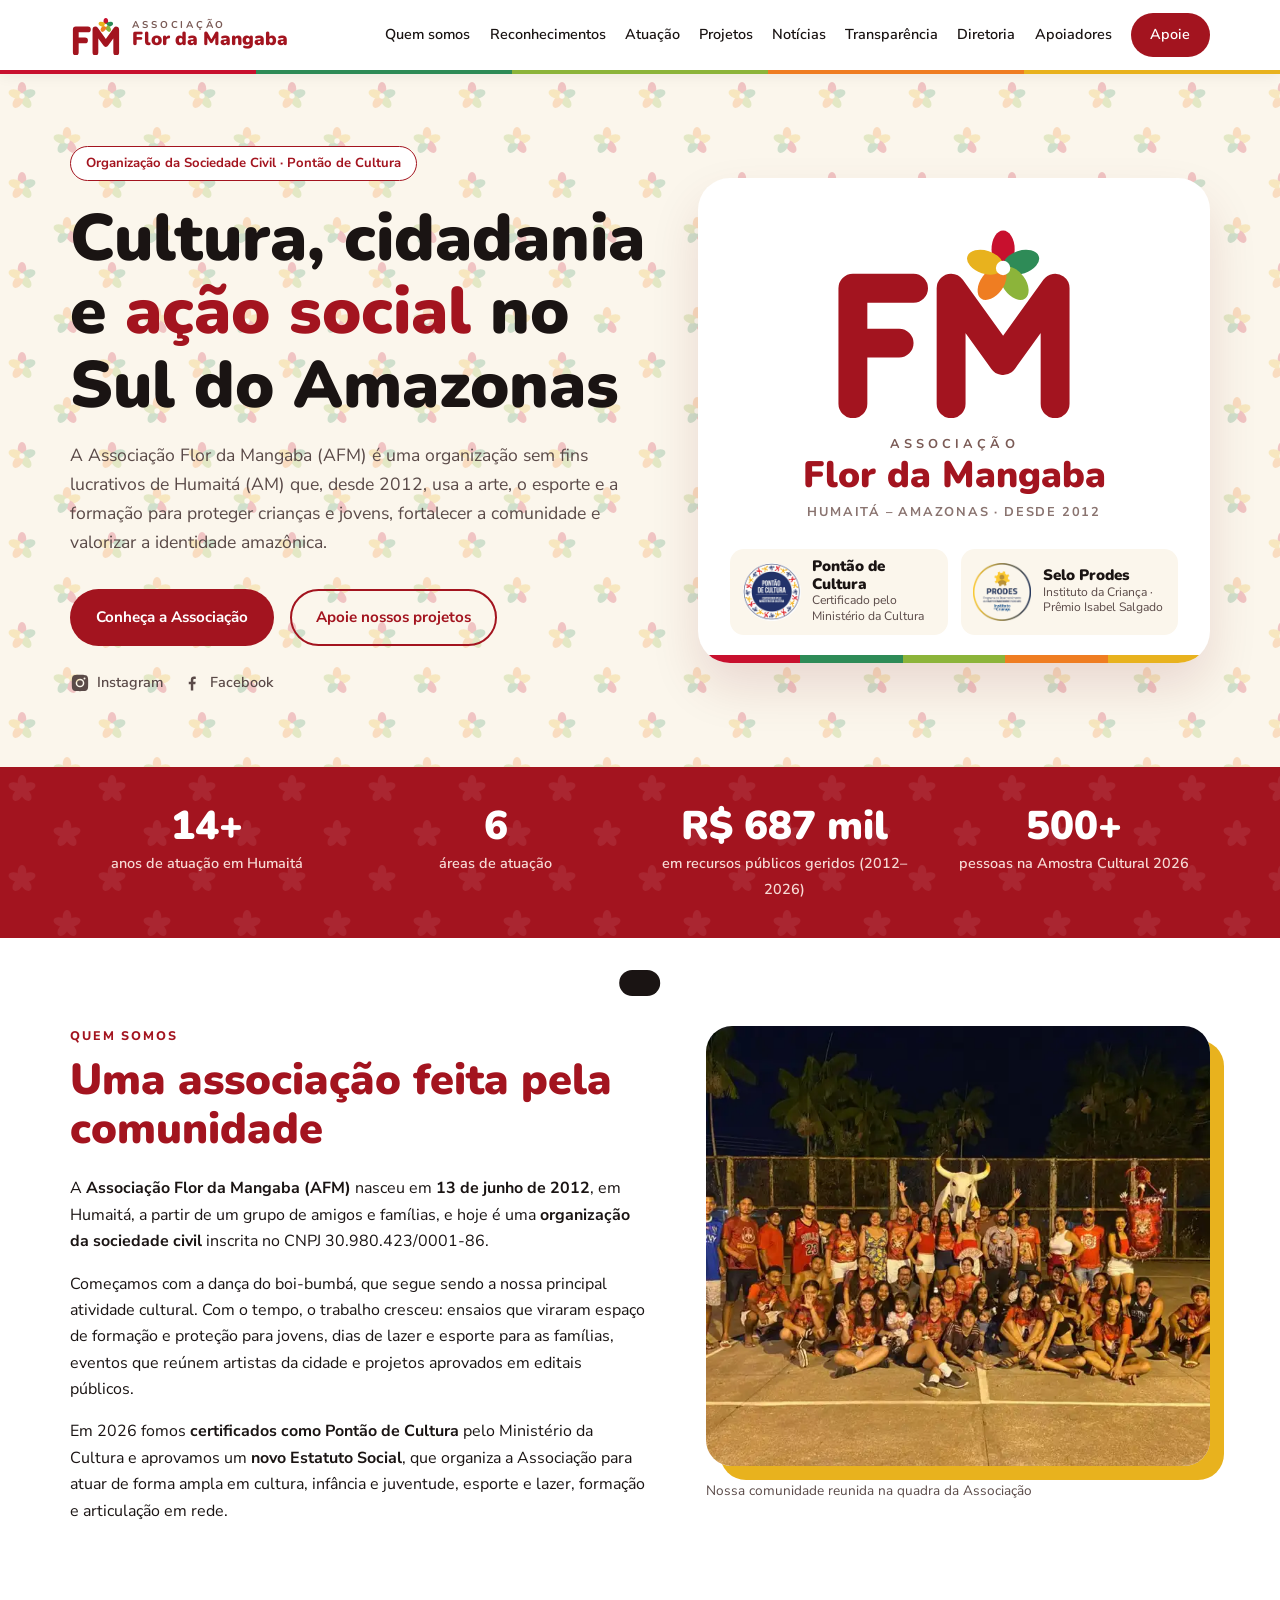
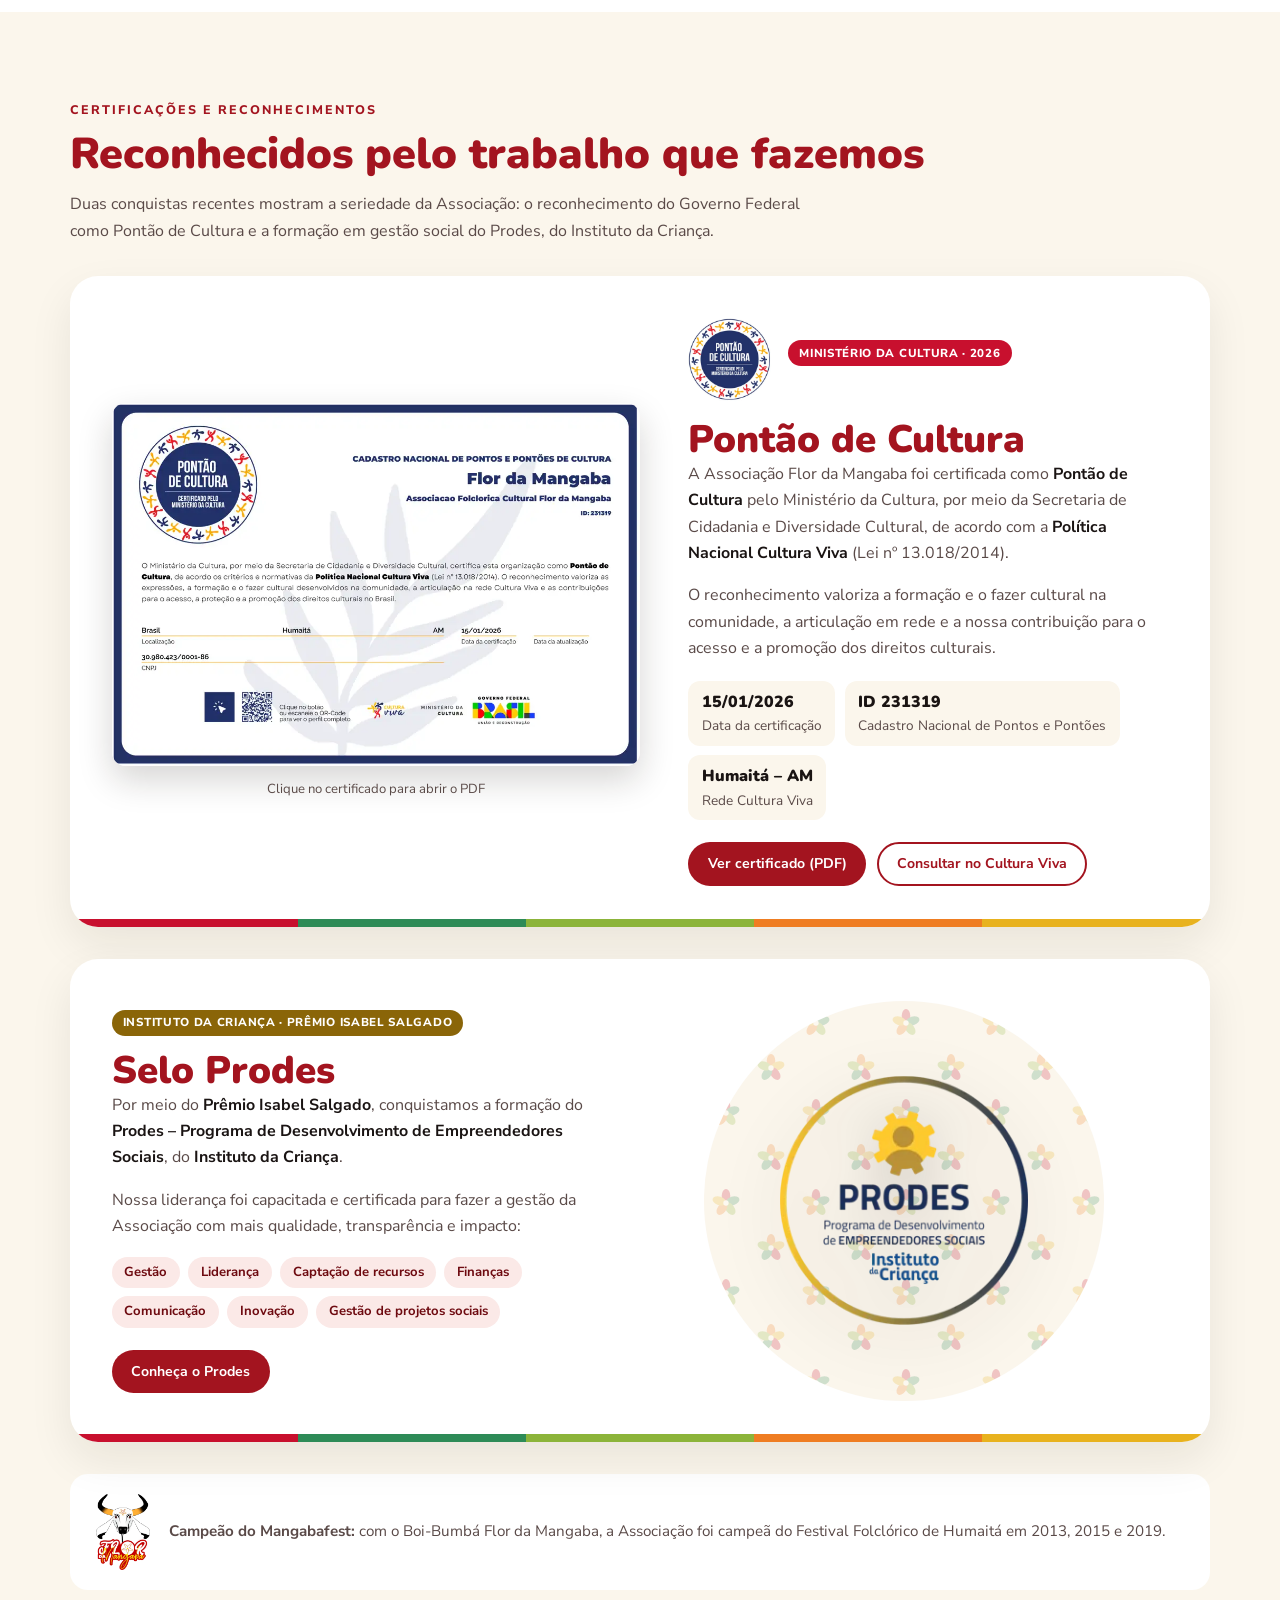
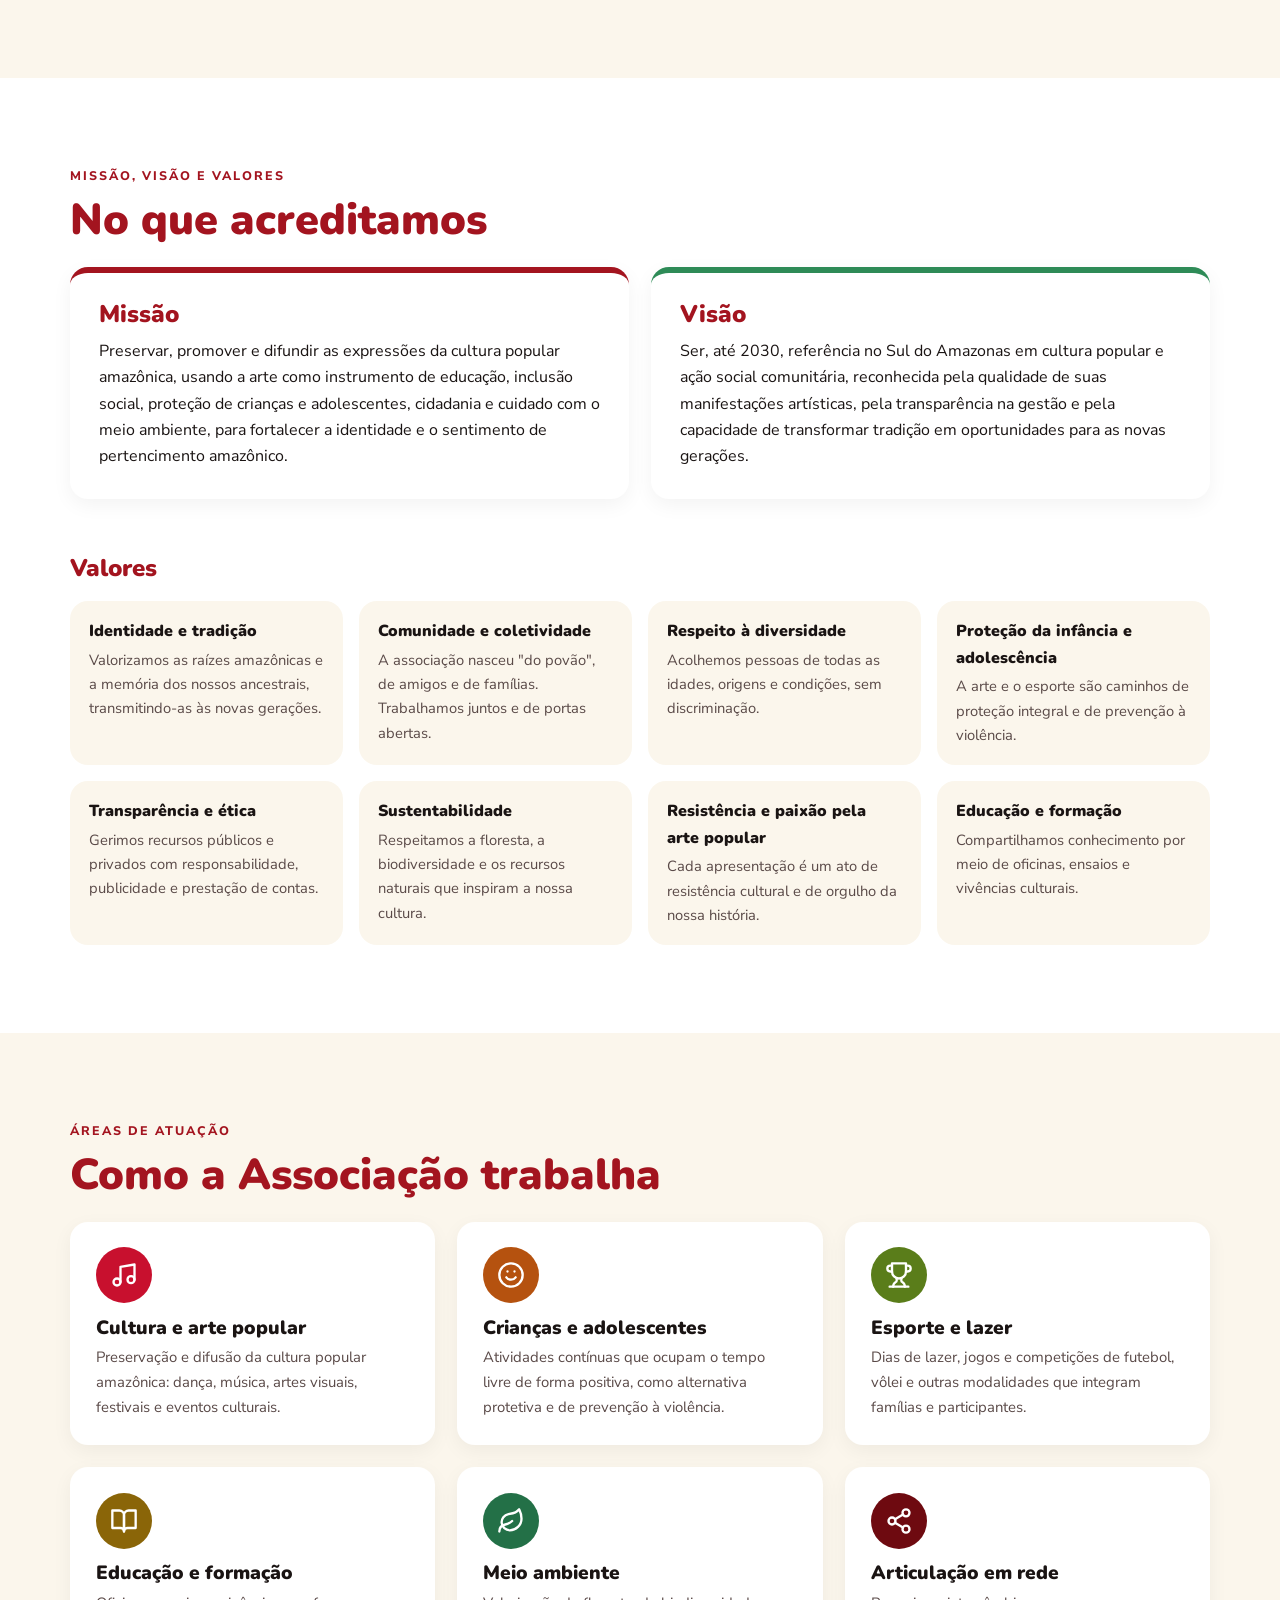
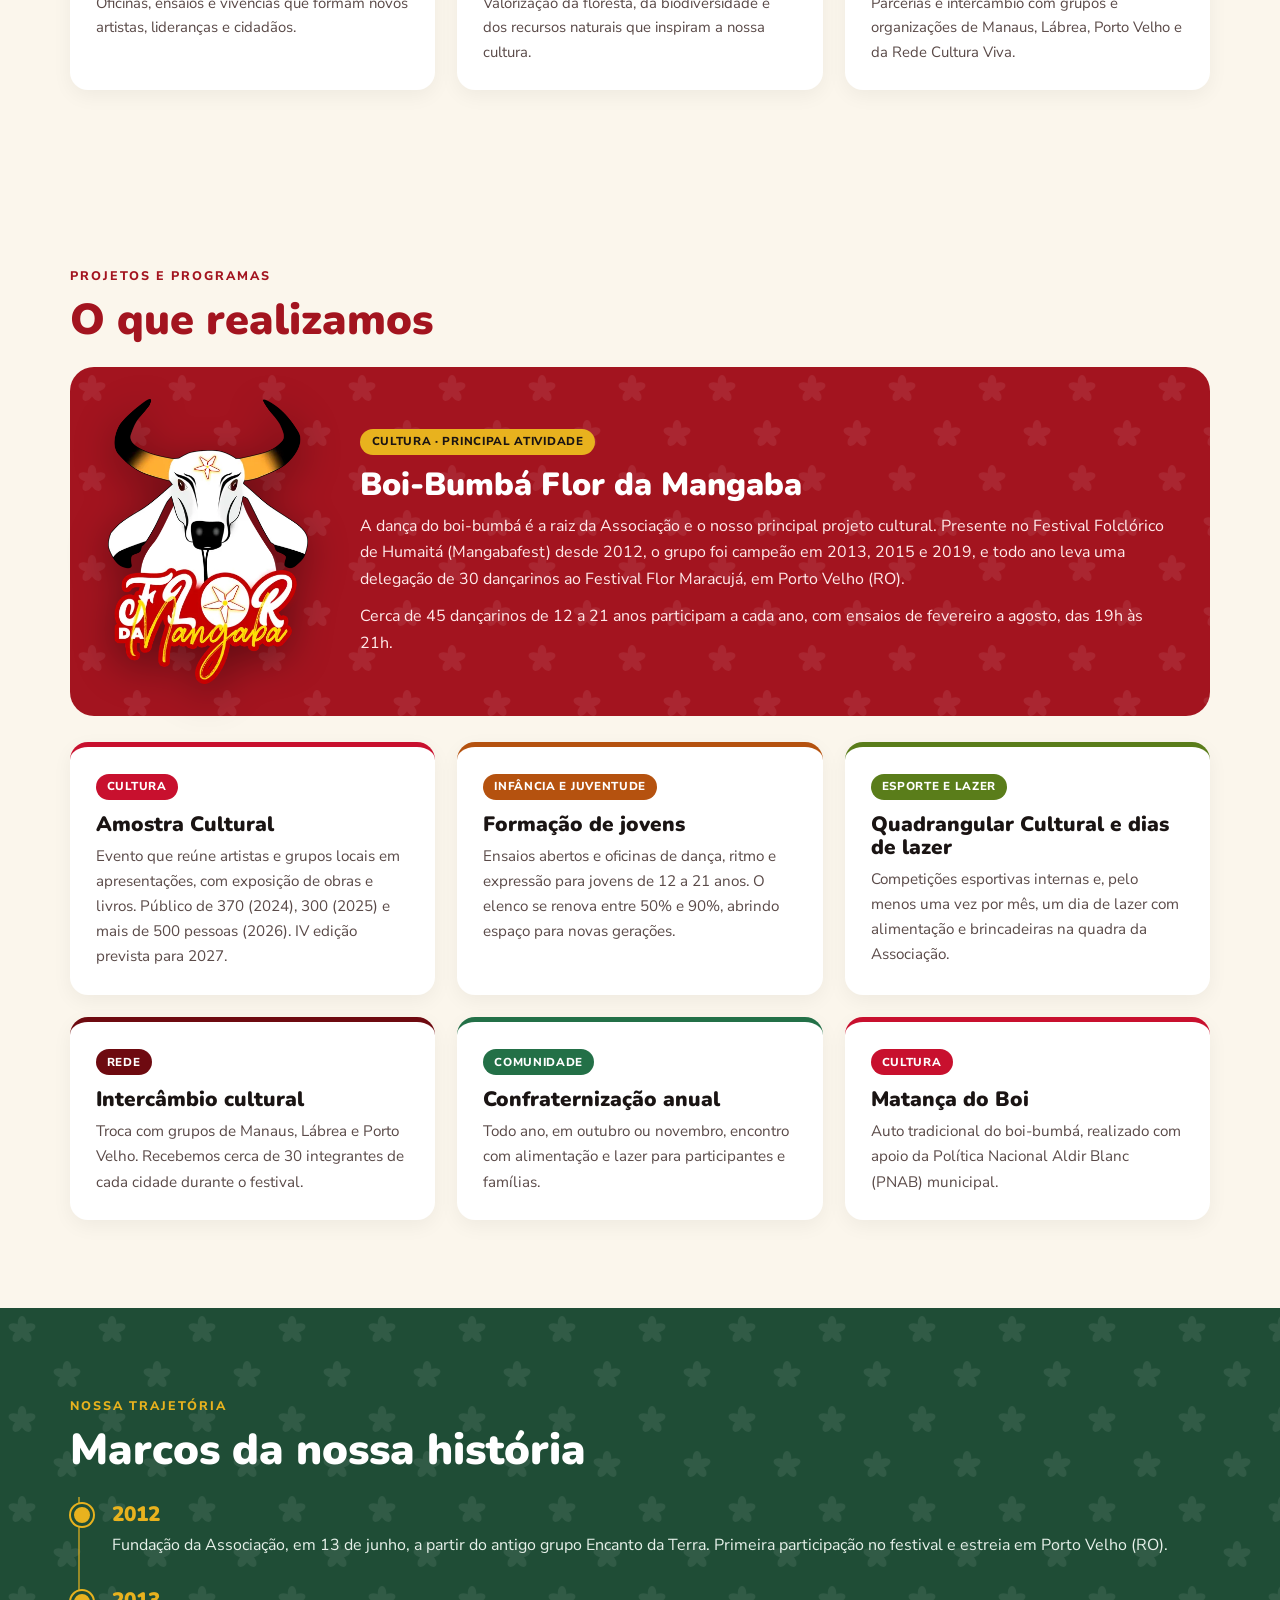
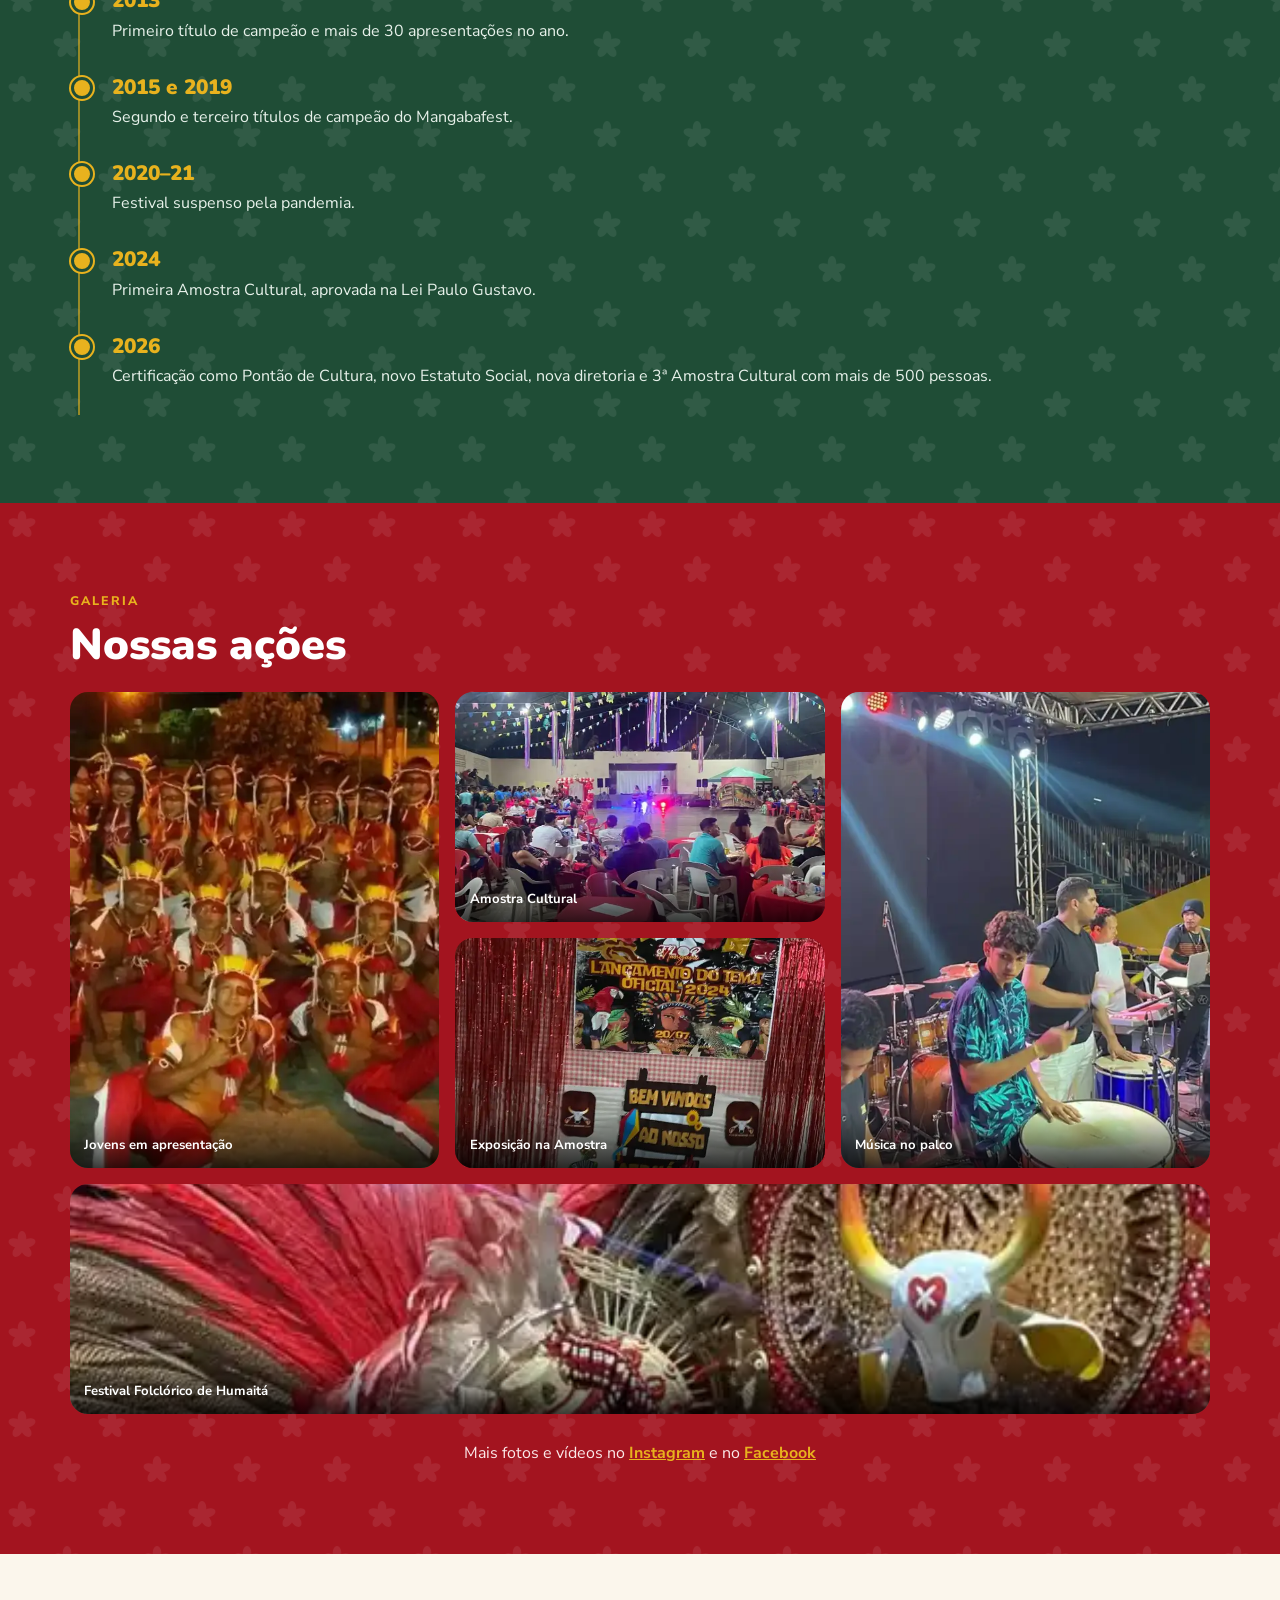
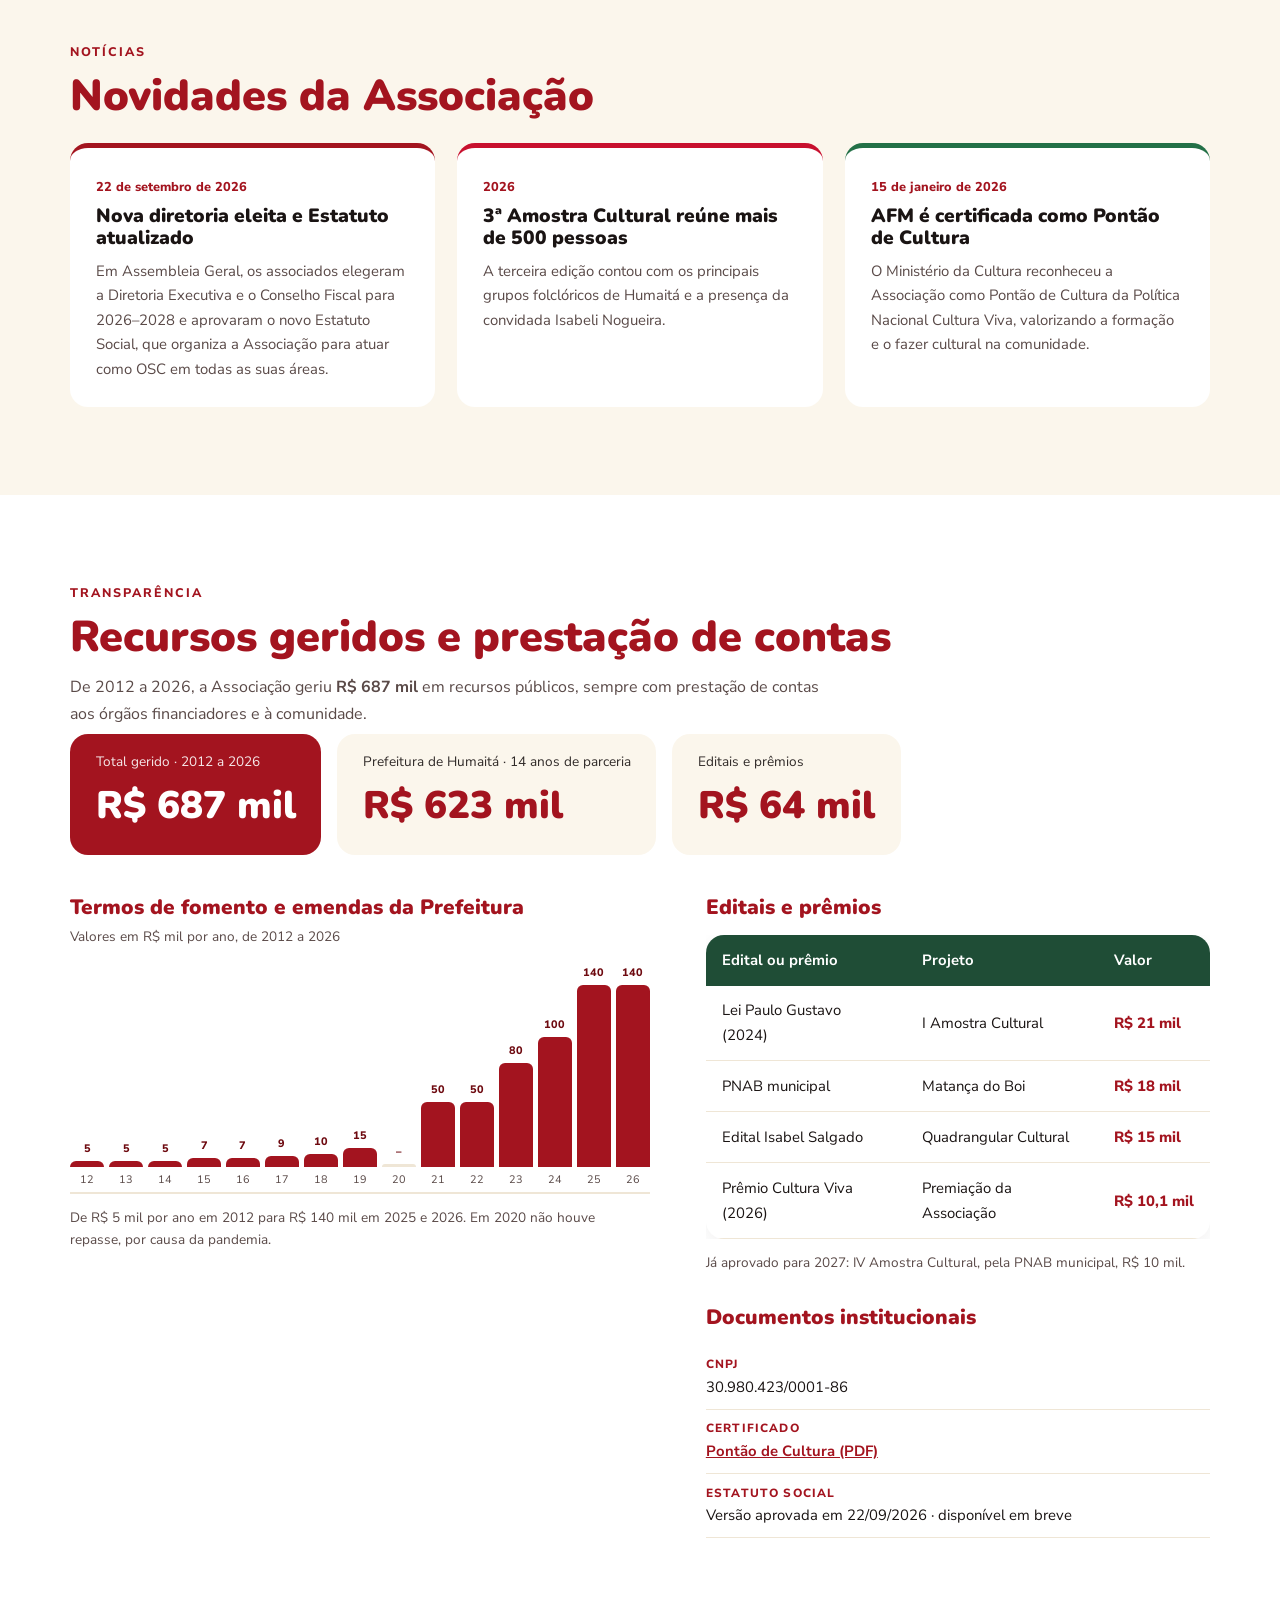
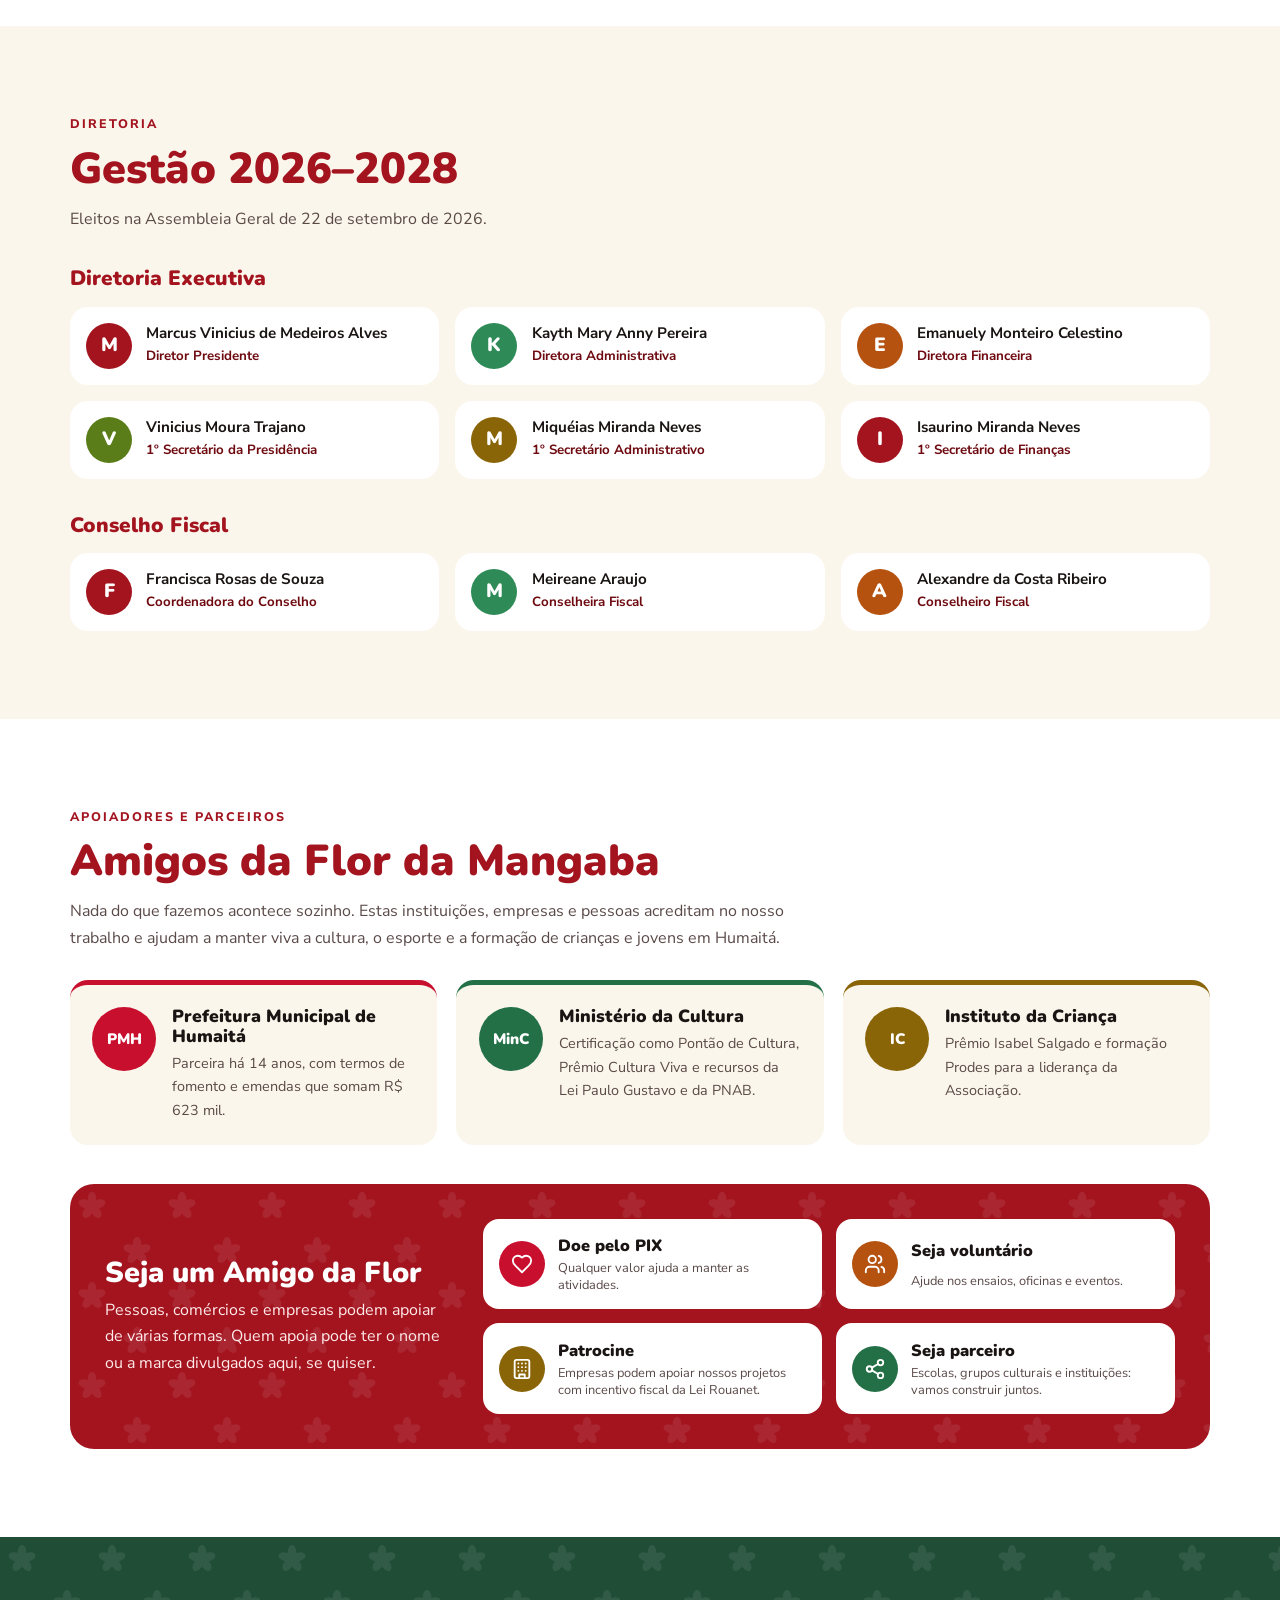
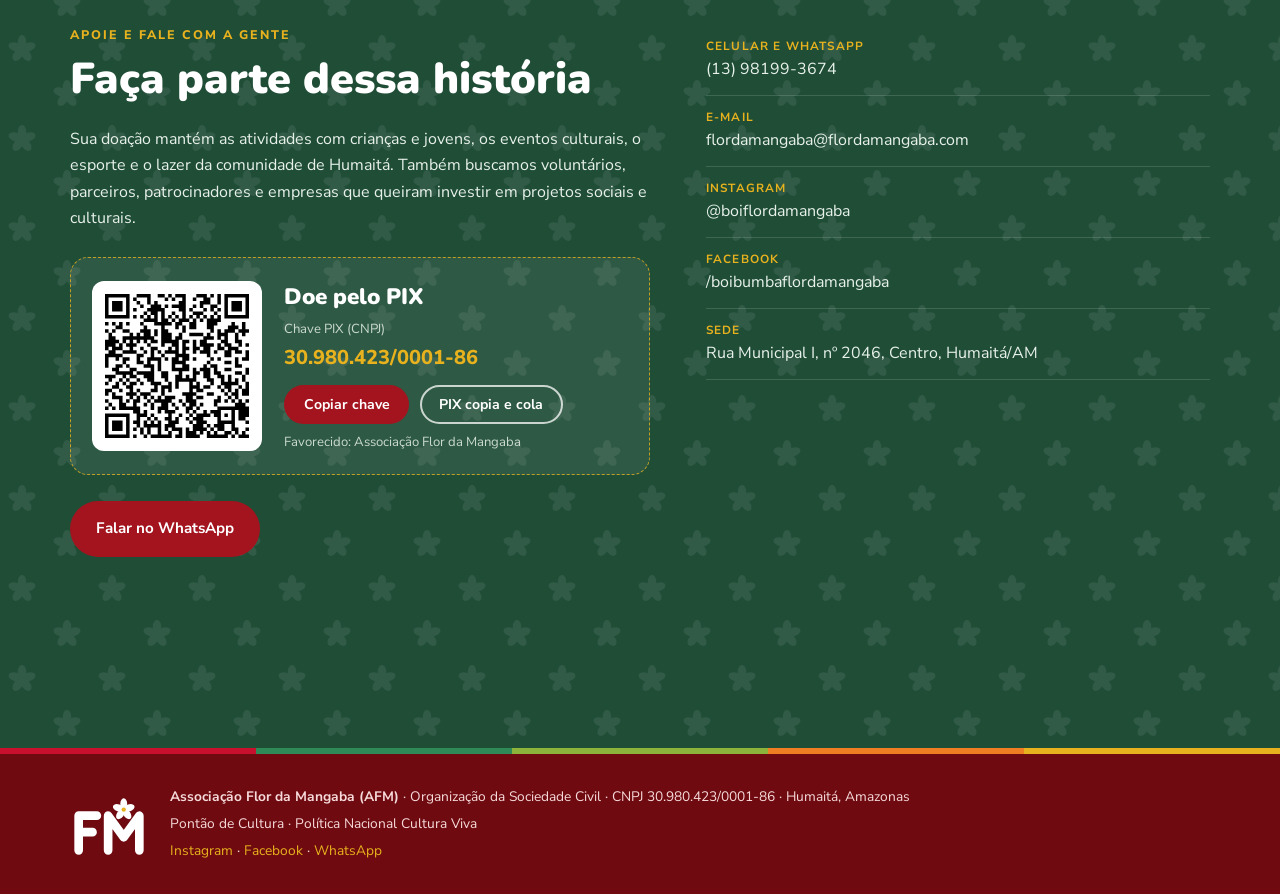
==== commit 9c55c513: "Novos contatos, R$ 687 mil geridos (2012-2026) e seção Amigos da Flor" ====
--- a/index.html
+++ b/index.html
@@ -36,6 +36,7 @@
       <a href="#noticias">Notícias</a>
       <a href="#transparencia">Transparência</a>
       <a href="#diretoria">Diretoria</a>
+      <a href="#apoiadores">Apoiadores</a>
       <a href="#apoie" class="btn btn-pequeno">Apoie</a>
     </nav>
   </div>
@@ -85,7 +86,7 @@
   <div class="container grade-numeros">
     <div><strong>14+</strong><span>anos de atuação em Humaitá</span></div>
     <div><strong>6</strong><span>áreas de atuação</span></div>
-    <div><strong>R$ 64 mil</strong><span>em projetos aprovados em editais</span></div>
+    <div><strong>R$ 687 mil</strong><span>em recursos públicos geridos (2012–2026)</span></div>
     <div><strong>500+</strong><span>pessoas na Amostra Cultural 2026</span></div>
   </div>
 </section>
@@ -325,32 +326,59 @@
 
 <!-- ===================== TRANSPARÊNCIA ===================== -->
 <section id="transparencia" class="secao">
-  <div class="container duas-colunas">
-    <div>
-      <p class="sobretitulo">Transparência</p>
-      <h2>Recursos e prestação de contas</h2>
-      <p>Os projetos da Associação são executados com gestão transparente e prestação de contas aos órgãos financiadores e à comunidade.</p>
-      <div class="total">
-        <span>Total em projetos aprovados</span>
-        <strong>R$ 64 mil</strong>
-      </div>
-      <h3 class="subgrupo">Documentos institucionais</h3>
-      <ul class="docs">
-        <li><span>CNPJ</span>30.980.423/0001-86</li>
-        <li><span>Certificado</span><a href="docs/certificado-pontao-de-cultura.pdf" target="_blank" rel="noopener">Pontão de Cultura (PDF)</a></li>
-        <li><span>Estatuto Social</span>Versão aprovada em 22/09/2026 · disponível em breve</li>
-      </ul>
-    </div>
-    <div class="tabela-wrap">
-      <table class="tabela">
-        <thead><tr><th>Edital</th><th>Projeto</th><th>Valor</th></tr></thead>
-        <tbody>
-          <tr><td>Lei Paulo Gustavo</td><td>I Amostra Cultural</td><td>R$ 21 mil</td></tr>
-          <tr><td>PNAB municipal</td><td>Matança do Boi</td><td>R$ 18 mil</td></tr>
-          <tr><td>Edital Isabel Salgado</td><td>Quadrangular Cultural</td><td>R$ 15 mil</td></tr>
-          <tr><td>PNAB municipal</td><td>IV Amostra Cultural (2027)</td><td>R$ 10 mil</td></tr>
-        </tbody>
-      </table>
+  <div class="container">
+    <p class="sobretitulo">Transparência</p>
+    <h2>Recursos geridos e prestação de contas</h2>
+    <p class="intro">De 2012 a 2026, a Associação geriu <strong>R$ 687 mil</strong> em recursos públicos, sempre com prestação de contas aos órgãos financiadores e à comunidade.</p>
+    <div class="transp-resumo">
+      <div class="total"><span>Total gerido · 2012 a 2026</span><strong>R$ 687 mil</strong></div>
+      <div class="total total-claro"><span>Prefeitura de Humaitá · 14 anos de parceria</span><strong>R$ 623 mil</strong></div>
+      <div class="total total-claro"><span>Editais e prêmios</span><strong>R$ 64 mil</strong></div>
+    </div>
+    <div class="duas-colunas transp-colunas">
+      <div>
+        <h3 class="subgrupo">Termos de fomento e emendas da Prefeitura</h3>
+        <p class="nota">Valores em R$ mil por ano, de 2012 a 2026</p>
+        <div class="grafico" role="img" aria-label="Recursos da Prefeitura de Humaitá por ano, em R$ mil: 2012 a 2014, 5 por ano; 2015 e 2016, 7; 2017, 9; 2018, 10; 2019, 15; 2020, sem repasse por causa da pandemia; 2021 e 2022, 50; 2023, 80; 2024, 100; 2025 e 2026, 140.">
+          <div class="barra" style="--v:5"><span>5</span><i></i><small>12</small></div>
+          <div class="barra" style="--v:5"><span>5</span><i></i><small>13</small></div>
+          <div class="barra" style="--v:5"><span>5</span><i></i><small>14</small></div>
+          <div class="barra" style="--v:7"><span>7</span><i></i><small>15</small></div>
+          <div class="barra" style="--v:7"><span>7</span><i></i><small>16</small></div>
+          <div class="barra" style="--v:9"><span>9</span><i></i><small>17</small></div>
+          <div class="barra" style="--v:10"><span>10</span><i></i><small>18</small></div>
+          <div class="barra" style="--v:15"><span>15</span><i></i><small>19</small></div>
+          <div class="barra barra-vazia" style="--v:0"><span>–</span><i></i><small>20</small></div>
+          <div class="barra" style="--v:50"><span>50</span><i></i><small>21</small></div>
+          <div class="barra" style="--v:50"><span>50</span><i></i><small>22</small></div>
+          <div class="barra" style="--v:80"><span>80</span><i></i><small>23</small></div>
+          <div class="barra" style="--v:100"><span>100</span><i></i><small>24</small></div>
+          <div class="barra" style="--v:140"><span>140</span><i></i><small>25</small></div>
+          <div class="barra" style="--v:140"><span>140</span><i></i><small>26</small></div>
+        </div>
+        <p class="nota">De R$ 5 mil por ano em 2012 para R$ 140 mil em 2025 e 2026. Em 2020 não houve repasse, por causa da pandemia.</p>
+      </div>
+      <div>
+        <h3 class="subgrupo">Editais e prêmios</h3>
+        <div class="tabela-wrap">
+          <table class="tabela">
+            <thead><tr><th>Edital ou prêmio</th><th>Projeto</th><th>Valor</th></tr></thead>
+            <tbody>
+              <tr><td>Lei Paulo Gustavo (2024)</td><td>I Amostra Cultural</td><td>R$ 21 mil</td></tr>
+              <tr><td>PNAB municipal</td><td>Matança do Boi</td><td>R$ 18 mil</td></tr>
+              <tr><td>Edital Isabel Salgado</td><td>Quadrangular Cultural</td><td>R$ 15 mil</td></tr>
+              <tr><td>Prêmio Cultura Viva (2026)</td><td>Premiação da Associação</td><td>R$ 10,1 mil</td></tr>
+            </tbody>
+          </table>
+        </div>
+        <p class="nota">Já aprovado para 2027: IV Amostra Cultural, pela PNAB municipal, R$ 10 mil.</p>
+        <h3 class="subgrupo">Documentos institucionais</h3>
+        <ul class="docs">
+          <li><span>CNPJ</span>30.980.423/0001-86</li>
+          <li><span>Certificado</span><a href="docs/certificado-pontao-de-cultura.pdf" target="_blank" rel="noopener">Pontão de Cultura (PDF)</a></li>
+          <li><span>Estatuto Social</span>Versão aprovada em 22/09/2026 · disponível em breve</li>
+        </ul>
+      </div>
     </div>
   </div>
 </section>
@@ -377,6 +405,43 @@
       <div class="pessoa"><span class="inicial">F</span><strong>Francisca Rosas de Souza</strong><small>Coordenadora do Conselho</small></div>
       <div class="pessoa"><span class="inicial">M</span><strong>Meireane Araujo</strong><small>Conselheira Fiscal</small></div>
       <div class="pessoa"><span class="inicial">A</span><strong>Alexandre da Costa Ribeiro</strong><small>Conselheiro Fiscal</small></div>
+    </div>
+  </div>
+</section>
+
+<!-- ===================== APOIADORES ===================== -->
+<!-- Para incluir um apoiador: copie um bloco <article class="apoio"> e troque a sigla, o nome e o texto. -->
+<section id="apoiadores" class="secao">
+  <div class="container">
+    <p class="sobretitulo">Apoiadores e parceiros</p>
+    <h2>Amigos da Flor da Mangaba</h2>
+    <p class="intro">Nada do que fazemos acontece sozinho. Estas instituições, empresas e pessoas acreditam no nosso trabalho e ajudam a manter viva a cultura, o esporte e a formação de crianças e jovens em Humaitá.</p>
+    <div class="grade-apoio">
+      <article class="apoio c-cultura">
+        <span class="apoio-sigla">PMH</span>
+        <div><h3>Prefeitura Municipal de Humaitá</h3><p>Parceira há 14 anos, com termos de fomento e emendas que somam R$ 623 mil.</p></div>
+      </article>
+      <article class="apoio c-ambiente">
+        <span class="apoio-sigla">MinC</span>
+        <div><h3>Ministério da Cultura</h3><p>Certificação como Pontão de Cultura, Prêmio Cultura Viva e recursos da Lei Paulo Gustavo e da PNAB.</p></div>
+      </article>
+      <article class="apoio c-educacao">
+        <span class="apoio-sigla">IC</span>
+        <div><h3>Instituto da Criança</h3><p>Prêmio Isabel Salgado e formação Prodes para a liderança da Associação.</p></div>
+      </article>
+    </div>
+
+    <div class="seja-amigo">
+      <div>
+        <h3>Seja um Amigo da Flor</h3>
+        <p>Pessoas, comércios e empresas podem apoiar de várias formas. Quem apoia pode ter o nome ou a marca divulgados aqui, se quiser.</p>
+      </div>
+      <div class="formas-apoio">
+        <a href="#apoie" class="forma c-cultura"><span class="area-ico"><svg viewBox="0 0 24 24" fill="none" stroke="#FFFFFF" stroke-width="2" stroke-linecap="round" stroke-linejoin="round" aria-hidden="true"><path d="M19 14c1.49-1.46 3-3.21 3-5.5A5.5 5.5 0 0 0 16.5 3c-1.76 0-3 .5-4.5 2-1.5-1.5-2.74-2-4.5-2A5.5 5.5 0 0 0 2 8.5c0 2.3 1.5 4.05 3 5.5l7 7Z"></path></svg></span><strong>Doe pelo PIX</strong><small>Qualquer valor ajuda a manter as atividades.</small></a>
+        <a href="https://wa.me/5513981993674?text=Ol%C3%A1!%20Quero%20ser%20volunt%C3%A1rio%20da%20Flor%20da%20Mangaba." target="_blank" rel="noopener" class="forma c-infancia"><span class="area-ico"><svg viewBox="0 0 24 24" fill="none" stroke="#FFFFFF" stroke-width="2" stroke-linecap="round" stroke-linejoin="round" aria-hidden="true"><path d="M16 21v-2a4 4 0 0 0-4-4H6a4 4 0 0 0-4 4v2"></path><circle cx="9" cy="7" r="4"></circle><path d="M22 21v-2a4 4 0 0 0-3-3.87"></path><path d="M16 3.13a4 4 0 0 1 0 7.75"></path></svg></span><strong>Seja voluntário</strong><small>Ajude nos ensaios, oficinas e eventos.</small></a>
+        <a href="https://wa.me/5513981993674?text=Ol%C3%A1!%20Minha%20empresa%20quer%20apoiar%20a%20Flor%20da%20Mangaba." target="_blank" rel="noopener" class="forma c-educacao"><span class="area-ico"><svg viewBox="0 0 24 24" fill="none" stroke="#FFFFFF" stroke-width="2" stroke-linecap="round" stroke-linejoin="round" aria-hidden="true"><rect x="4" y="2" width="16" height="20" rx="2"></rect><path d="M9 22v-4h6v4"></path><path d="M8 6h.01"></path><path d="M12 6h.01"></path><path d="M16 6h.01"></path><path d="M8 10h.01"></path><path d="M12 10h.01"></path><path d="M16 10h.01"></path><path d="M8 14h.01"></path><path d="M12 14h.01"></path><path d="M16 14h.01"></path></svg></span><strong>Patrocine</strong><small>Empresas podem apoiar nossos projetos com incentivo fiscal da Lei Rouanet.</small></a>
+        <a href="mailto:flordamangaba@flordamangaba.com" class="forma c-ambiente"><span class="area-ico"><svg viewBox="0 0 24 24" fill="none" stroke="#FFFFFF" stroke-width="2" stroke-linecap="round" stroke-linejoin="round" aria-hidden="true"><circle cx="18" cy="5" r="3"></circle><circle cx="6" cy="12" r="3"></circle><circle cx="18" cy="19" r="3"></circle><path d="M8.6 13.5l6.8 4"></path><path d="M15.4 6.5l-6.8 4"></path></svg></span><strong>Seja parceiro</strong><small>Escolas, grupos culturais e instituições: vamos construir juntos.</small></a>
+      </div>
     </div>
   </div>
 </section>
@@ -400,12 +465,12 @@
           <p class="pequeno">Favorecido: Associação Flor da Mangaba</p>
         </div>
       </div>
-      <a class="btn" href="https://wa.me/5597984285981?text=Ol%C3%A1!%20Vim%20pelo%20site%20da%20Associa%C3%A7%C3%A3o%20Flor%20da%20Mangaba." target="_blank" rel="noopener">Falar no WhatsApp</a>
+      <a class="btn" href="https://wa.me/5513981993674?text=Ol%C3%A1!%20Vim%20pelo%20site%20da%20Associa%C3%A7%C3%A3o%20Flor%20da%20Mangaba." target="_blank" rel="noopener">Falar no WhatsApp</a>
     </div>
     <div class="contatos">
       <ul>
-        <li><span>WhatsApp</span><a href="https://wa.me/5597984285981" target="_blank" rel="noopener">(97) 98428-5981</a></li>
-        <li><span>E-mail</span><a href="mailto:boibumbaflordamangaba@gmail.com">boibumbaflordamangaba@gmail.com</a></li>
+        <li><span>Celular e WhatsApp</span><a href="https://wa.me/5513981993674" target="_blank" rel="noopener">(13) 98199-3674</a></li>
+        <li><span>E-mail</span><a href="mailto:flordamangaba@flordamangaba.com">flordamangaba@flordamangaba.com</a></li>
         <li><span>Instagram</span><a href="https://www.instagram.com/boiflordamangaba/" target="_blank" rel="noopener">@boiflordamangaba</a></li>
         <li><span>Facebook</span><a href="https://www.facebook.com/boibumbaflordamangaba" target="_blank" rel="noopener">/boibumbaflordamangaba</a></li>
         <li><span>Sede</span>Rua Municipal I, nº 2046, Centro, Humaitá/AM</li>
@@ -426,7 +491,7 @@
       <p class="rodape-redes">
         <a href="https://www.instagram.com/boiflordamangaba/" target="_blank" rel="noopener">Instagram</a> ·
         <a href="https://www.facebook.com/boibumbaflordamangaba" target="_blank" rel="noopener">Facebook</a> ·
-        <a href="https://wa.me/5597984285981" target="_blank" rel="noopener">WhatsApp</a>
+        <a href="https://wa.me/5513981993674" target="_blank" rel="noopener">WhatsApp</a>
       </p>
     </div>
   </div>
--- a/estilo.css
+++ b/estilo.css
@@ -58,7 +58,7 @@
 .marca-texto small { font-family: 'Nunito', sans-serif; font-size: .62rem; font-weight: 700; letter-spacing: .28em; color: #7a5a55; }
 .marca-texto strong { font-family: 'Nunito', sans-serif; font-weight: 900; font-size: 1.18rem; color: var(--vermelho); white-space: nowrap; }
 .menu { display: flex; align-items: center; gap: 1.2rem; }
-.menu a { color: var(--texto); text-decoration: none; font-weight: 600; font-size: .9rem; }
+.menu a { color: var(--texto); text-decoration: none; font-weight: 600; font-size: .9rem; white-space: nowrap; }
 .menu a:hover { color: var(--vermelho); }
 .menu a.btn { color: var(--branco); }
 .menu-btn { display: none; background: none; border: 0; color: var(--vermelho); font-size: 1.7rem; cursor: pointer; }
@@ -80,7 +80,7 @@
 .capa-emblema .nome small { display: block; font-family: 'Nunito', sans-serif; font-size: .8rem; font-weight: 700; letter-spacing: .32em; color: #7a5a55; }
 .capa-emblema .nome strong { display: block; font-family: 'Nunito', sans-serif; font-weight: 900; font-size: clamp(1.7rem, 3vw, 2.3rem); color: var(--vermelho); line-height: 1.1; }
 .capa-emblema .nome span { display: block; font-size: .8rem; font-weight: 700; letter-spacing: .14em; color: #8a7470; margin-top: .4rem; }
-.capa-selos { display: grid; grid-template-columns: 1fr 1fr; gap: .8rem; margin-top: 1.6rem; }
+.capa-selos { display: grid; grid-template-columns: repeat(auto-fit, minmax(200px, 1fr)); gap: .8rem; margin-top: 1.6rem; }
 .capa-selos a { display: flex; align-items: center; gap: .7rem; text-align: left; text-decoration: none; background: var(--creme); border-radius: 14px; padding: .6rem .8rem; transition: transform .15s; }
 .capa-selos a:hover { transform: translateY(-2px); }
 .capa-selos img { width: 58px; height: 58px; object-fit: contain; flex-shrink: 0; }
@@ -254,11 +254,13 @@
 .aviso.visivel { transform: translate(-50%, 0); }
 
 /* Celular */
-@media (max-width: 960px) {
+@media (max-width: 1240px) {
   .menu-btn { display: block; }
   .menu { display: none; position: absolute; top: 74px; left: 0; right: 0; flex-direction: column; gap: 0; background: var(--branco); padding: .5rem 0 1rem; box-shadow: 0 12px 20px rgba(26,20,19,.1); }
   .menu.aberto { display: flex; }
   .menu a { padding: .75rem 0; }
+}
+@media (max-width: 960px) {
   .capa-inner { grid-template-columns: 1fr; text-align: center; }
   .capa-sub { margin-left: auto; margin-right: auto; }
   .capa-botoes, .redes-capa { justify-content: center; }
@@ -285,3 +287,44 @@
   .marca-texto strong { font-size: 1rem; }
   .marca .simbolo { width: 44px; }
 }
+
+/* Transparência: resumo e gráfico */
+.transp-resumo { display: flex; flex-wrap: wrap; gap: 1rem; margin: .4rem 0 2.6rem; }
+.transp-resumo .total { margin-top: 0; }
+.total-claro { background: var(--creme); color: var(--texto); }
+.total-claro strong { color: var(--vermelho); }
+.transp-colunas .subgrupo { margin-top: 0; }
+.transp-colunas .docs { margin-top: .4rem; }
+.transp-colunas .nota + .subgrupo { margin-top: 2rem; }
+.nota { font-size: .85rem; color: var(--cinza); margin-top: .8rem; }
+.transp-colunas .subgrupo + .nota { margin: -.6rem 0 1rem; }
+.grafico { display: grid; grid-template-columns: repeat(15, minmax(0, 1fr)); align-items: end; gap: .3rem; padding-bottom: .2rem; border-bottom: 2px solid var(--areia); }
+.barra { display: flex; flex-direction: column; align-items: center; justify-content: flex-end; gap: .2rem; }
+.barra i { display: block; width: 100%; height: calc(var(--v) * 1.3px); min-height: 3px; background: var(--vermelho); border-radius: 6px 6px 0 0; }
+.barra span { font-size: .68rem; font-weight: 800; color: var(--vinho); }
+.barra small { font-size: .68rem; color: var(--cinza); }
+.barra-vazia i { background: var(--areia); }
+
+/* Apoiadores */
+.grade-apoio { display: grid; grid-template-columns: repeat(3, 1fr); gap: 1.2rem; margin-top: 1.8rem; }
+.apoio { display: flex; gap: 1rem; align-items: flex-start; background: var(--creme); border-radius: var(--raio); padding: 1.4rem; border-top: 5px solid var(--cor); }
+.apoio-sigla { flex-shrink: 0; display: grid; place-items: center; width: 64px; height: 64px; border-radius: 50%; background: var(--cor); color: var(--branco); font-family: 'Nunito', sans-serif; font-weight: 900; font-size: .95rem; }
+.apoio h3 { font-size: 1.1rem; color: var(--preto); margin-bottom: .3rem; }
+.apoio p { font-size: .9rem; color: var(--cinza); }
+.seja-amigo { display: grid; grid-template-columns: 1fr 2fr; gap: 2rem; align-items: center; margin-top: 2.4rem; background: var(--padrao-branco), var(--vermelho); background-size: 90px 90px, auto; color: #ffeaea; border-radius: 24px; padding: 2.2rem; }
+.seja-amigo h3 { font-size: 1.8rem; color: var(--branco); margin-bottom: .5rem; }
+.formas-apoio { display: grid; grid-template-columns: repeat(2, 1fr); gap: .9rem; }
+.forma { display: grid; grid-template-columns: auto 1fr; column-gap: .8rem; align-items: center; background: var(--branco); color: var(--texto); text-decoration: none; border-radius: 16px; padding: .9rem 1rem; transition: transform .15s; }
+.forma:hover { transform: translateY(-2px); }
+.forma .area-ico { grid-row: span 2; width: 46px; height: 46px; margin: 0; }
+.forma .area-ico svg { width: 22px; height: 22px; }
+.forma strong { font-family: 'Nunito', sans-serif; font-weight: 900; font-size: 1.02rem; color: var(--preto); }
+.forma small { font-size: .8rem; color: var(--cinza); line-height: 1.35; }
+@media (max-width: 960px) {
+  .grade-apoio, .seja-amigo, .formas-apoio { grid-template-columns: 1fr; }
+  .seja-amigo { padding: 1.6rem 1.2rem; }
+}
+@media (max-width: 520px) {
+  .transp-resumo .total { flex: 1 1 100%; padding: .9rem 1.2rem; }
+  .transp-resumo .total strong { font-size: 1.9rem; }
+}
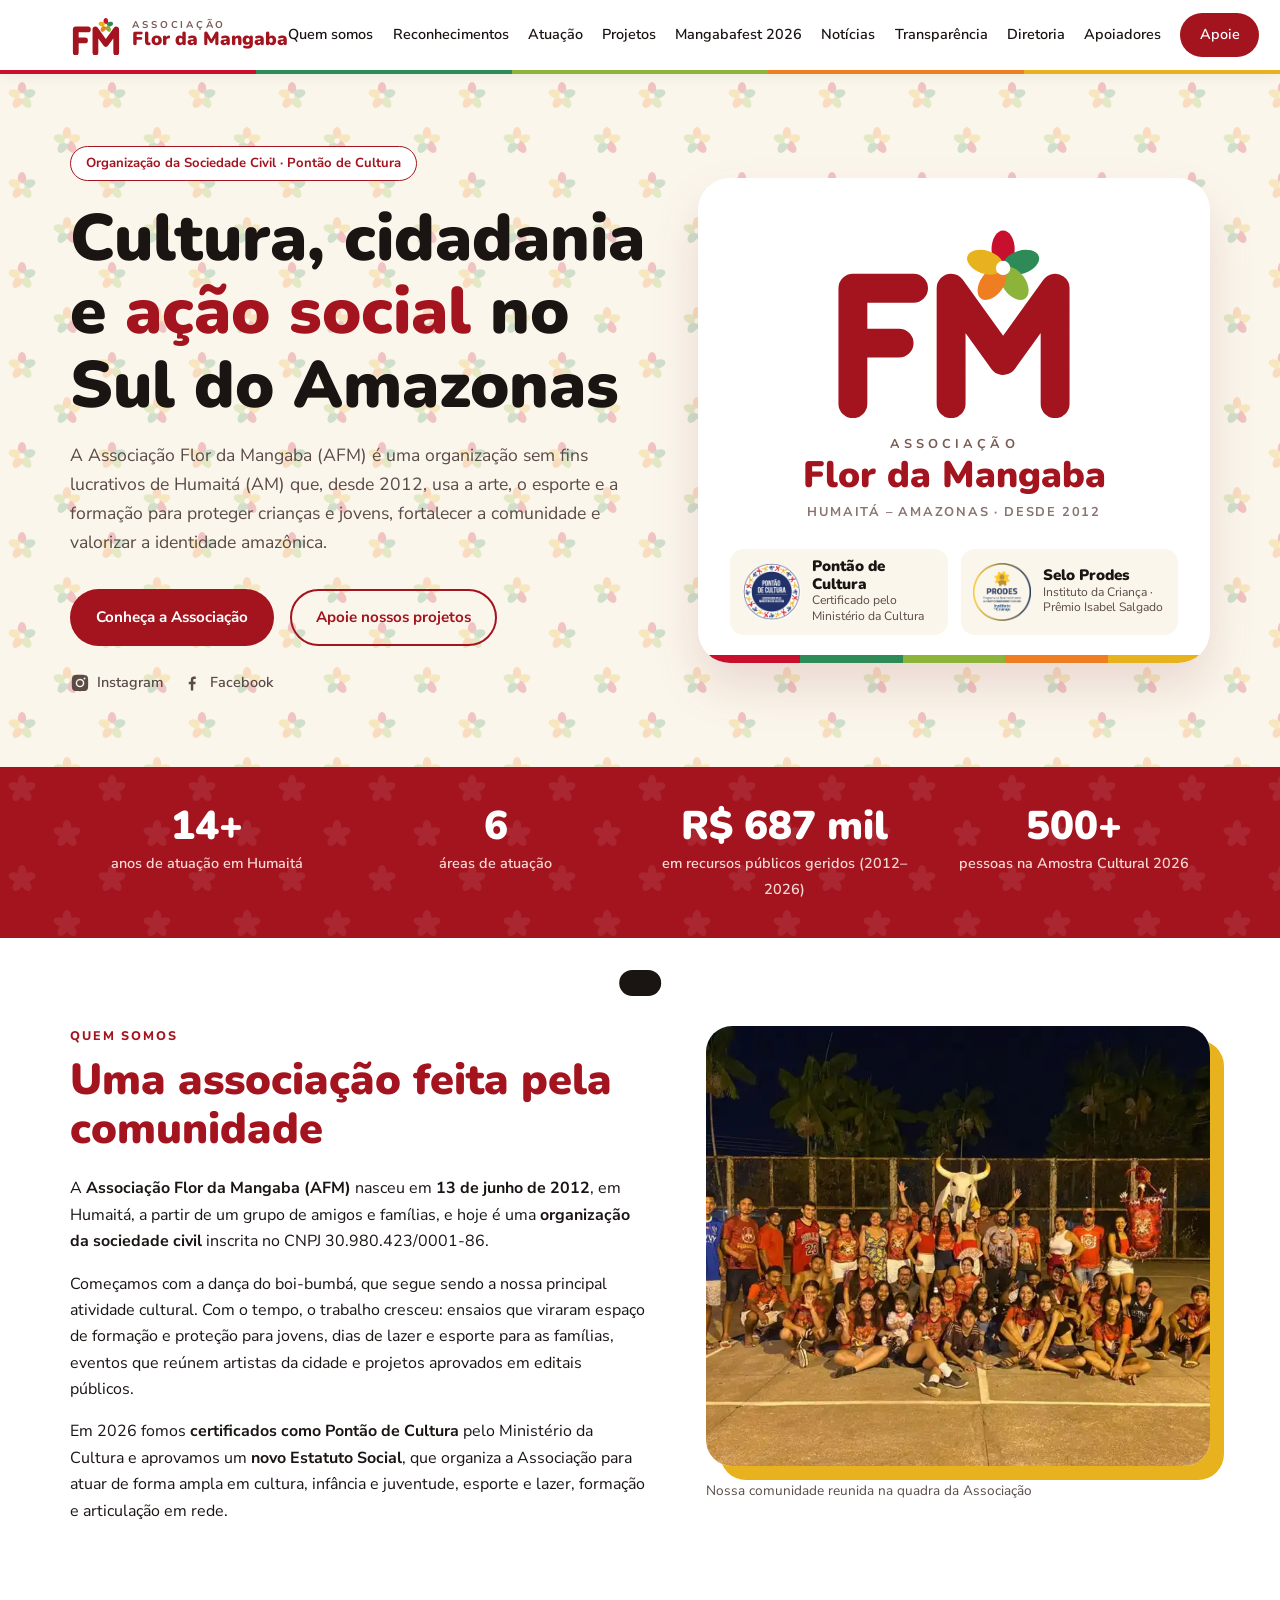
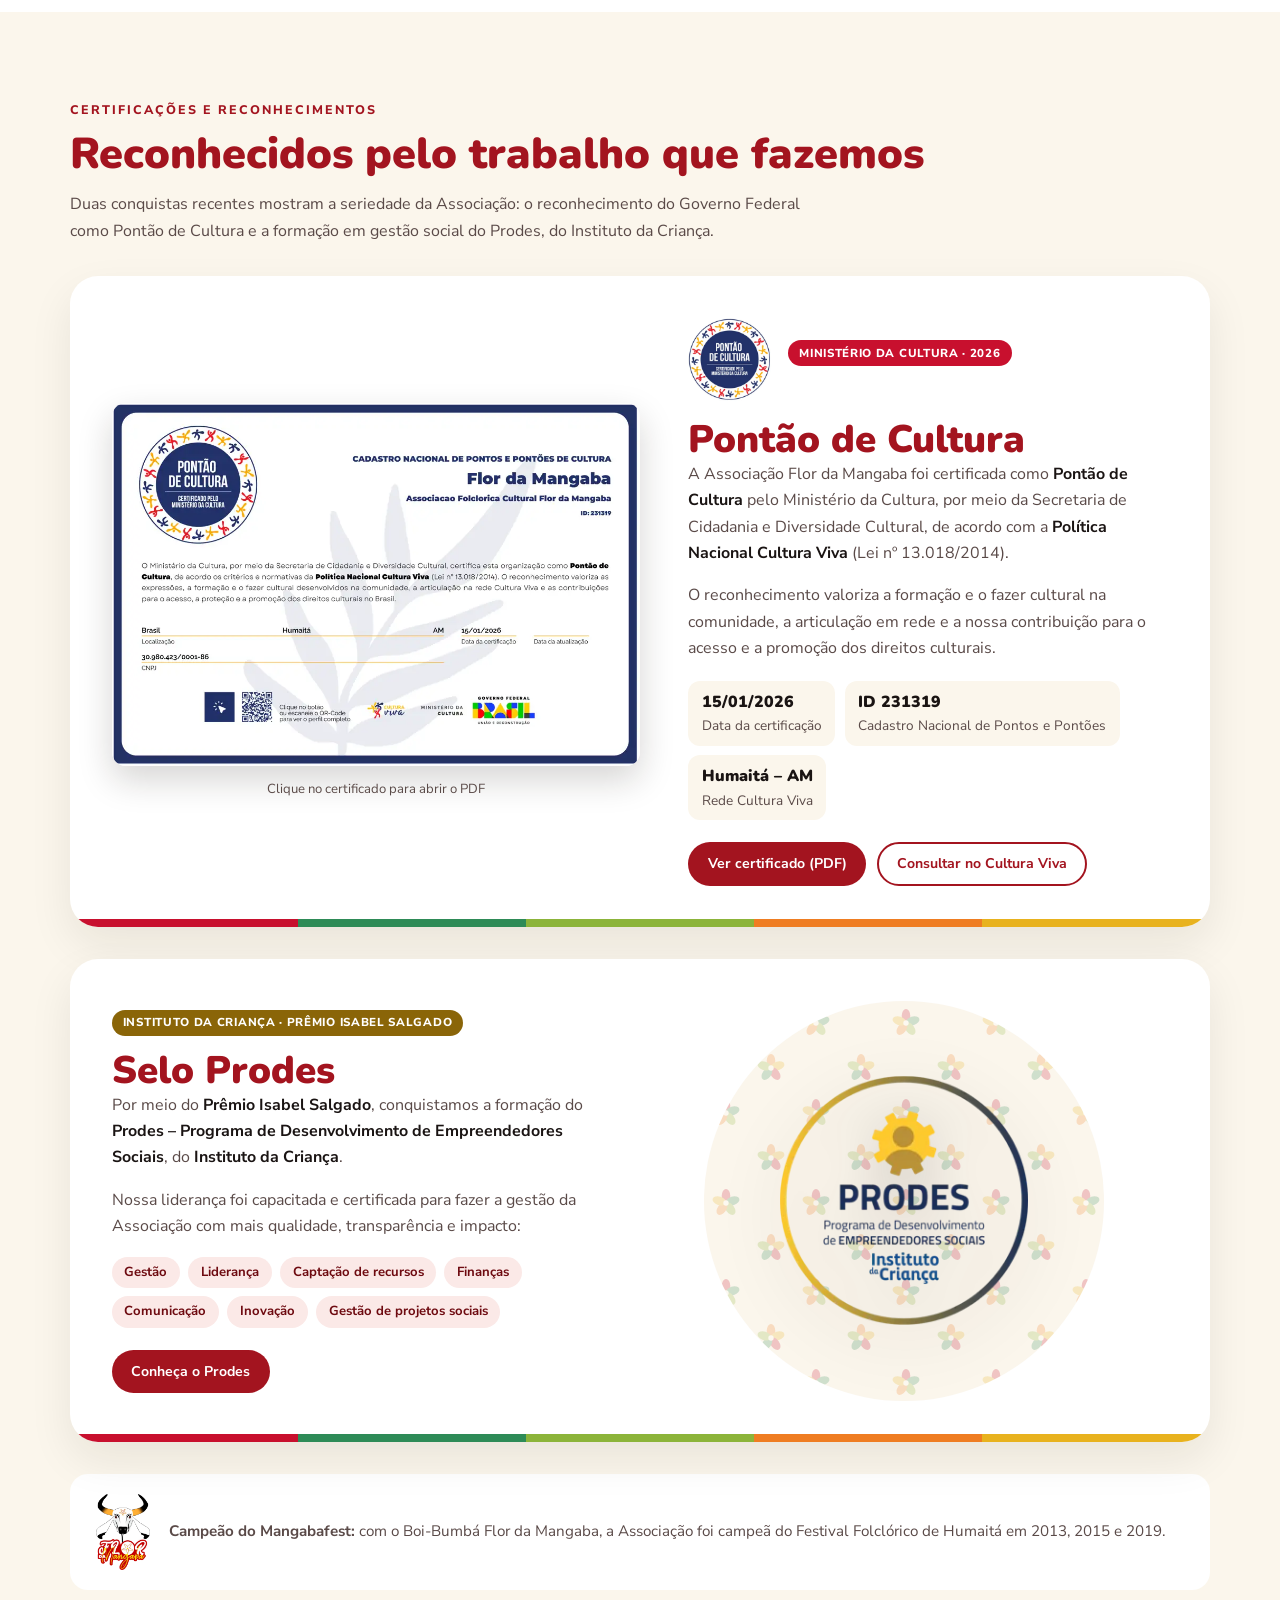
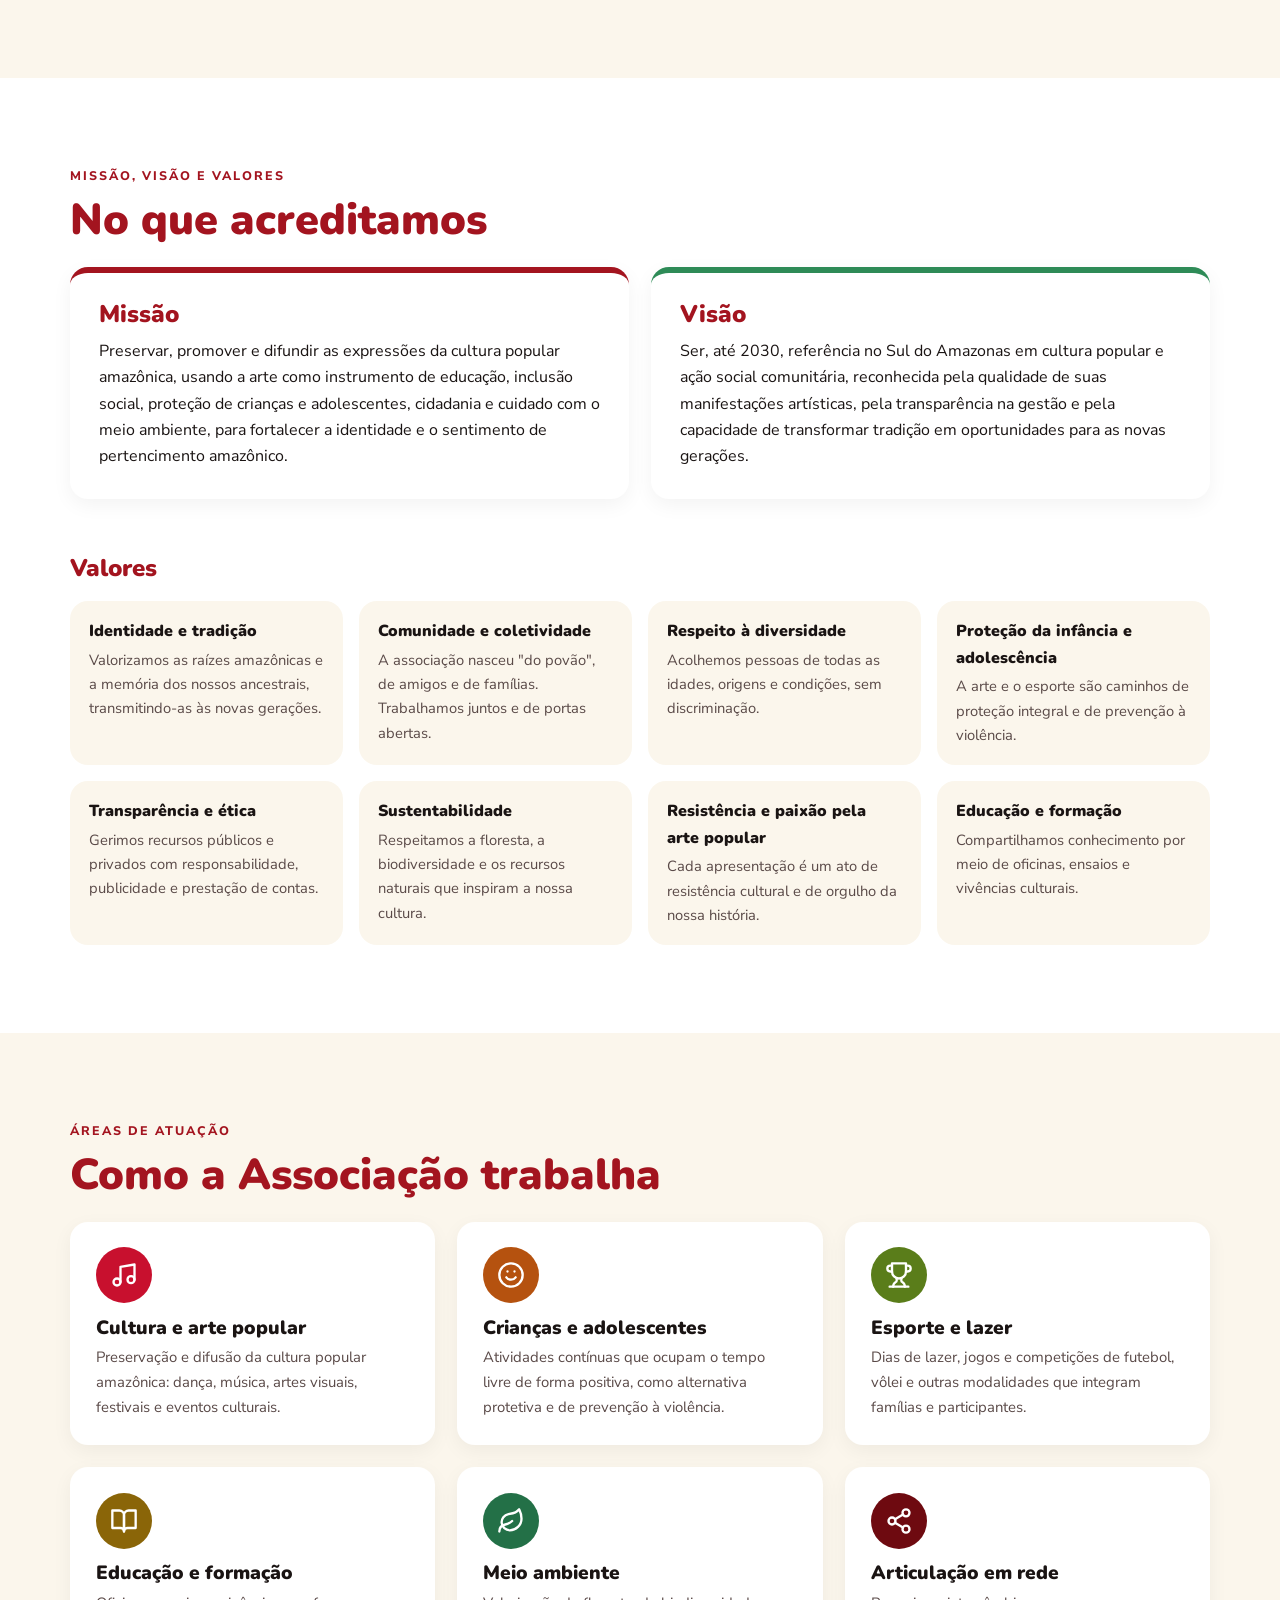
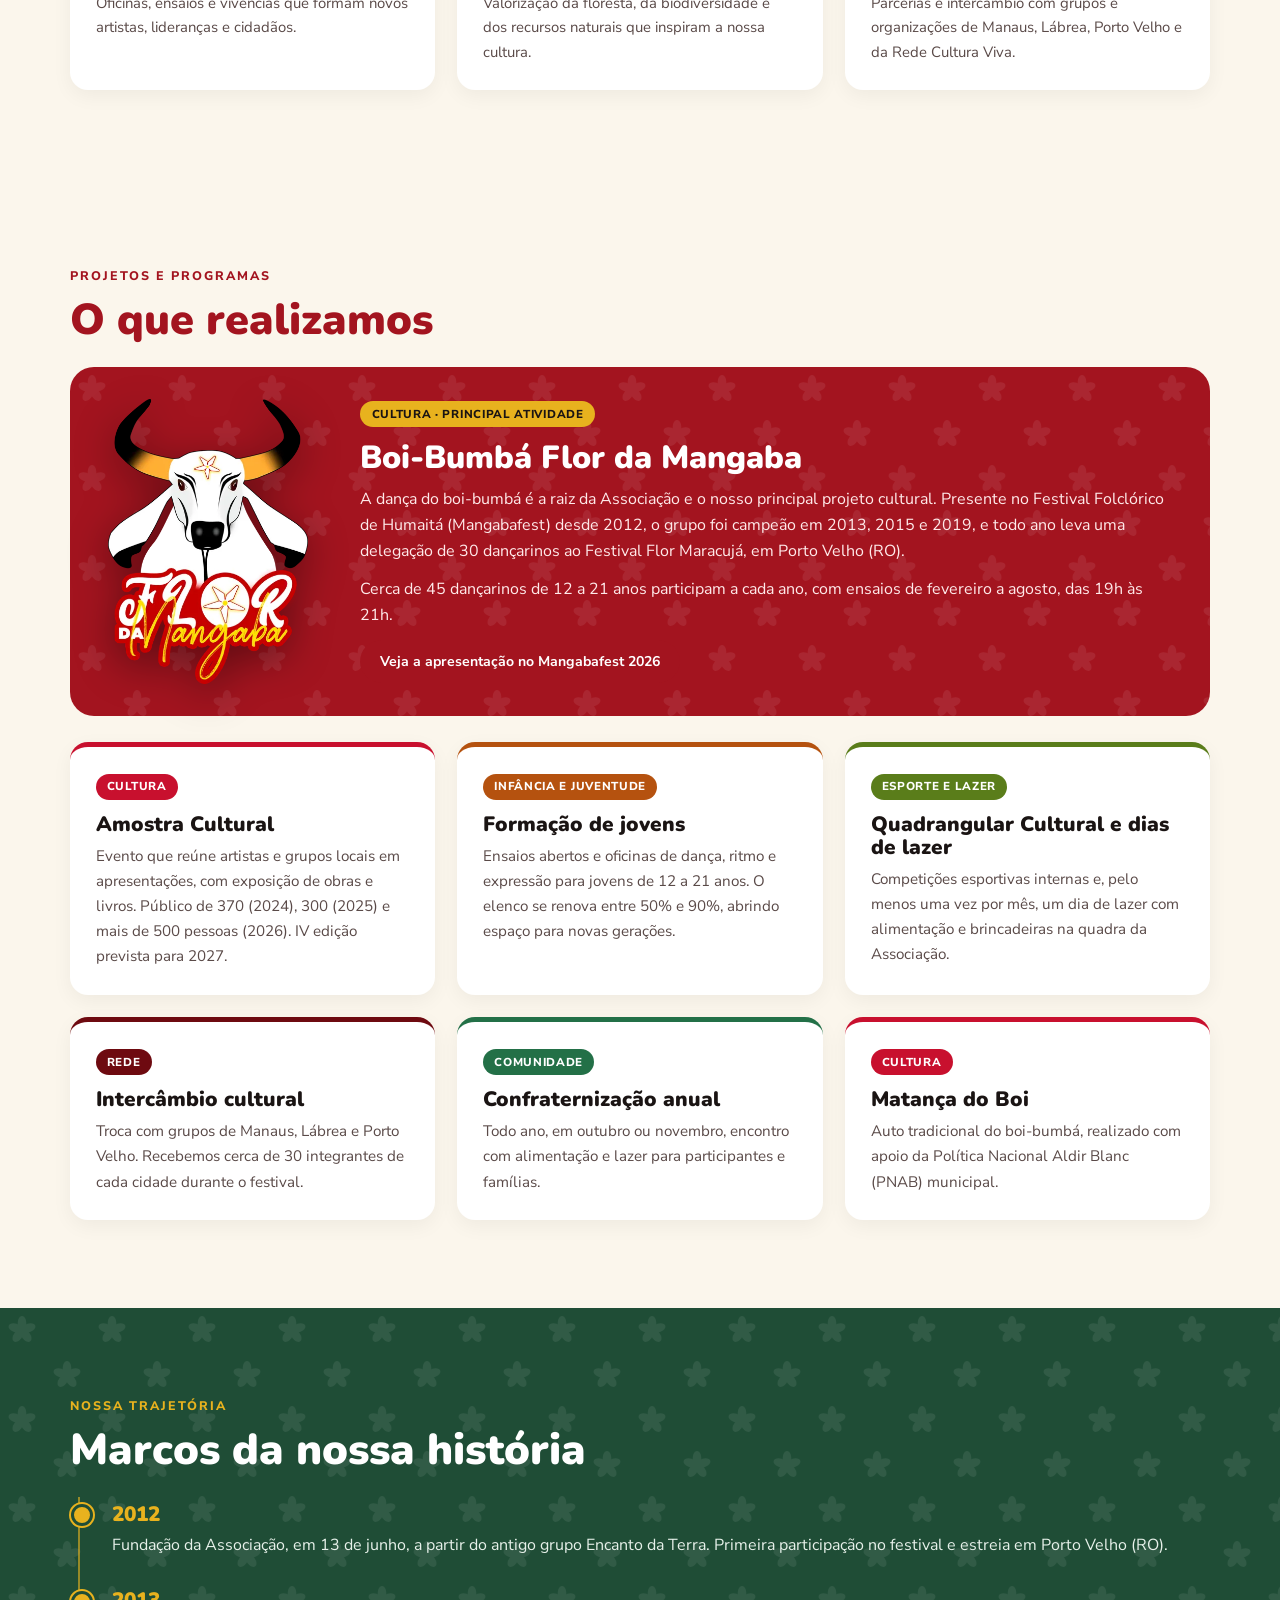
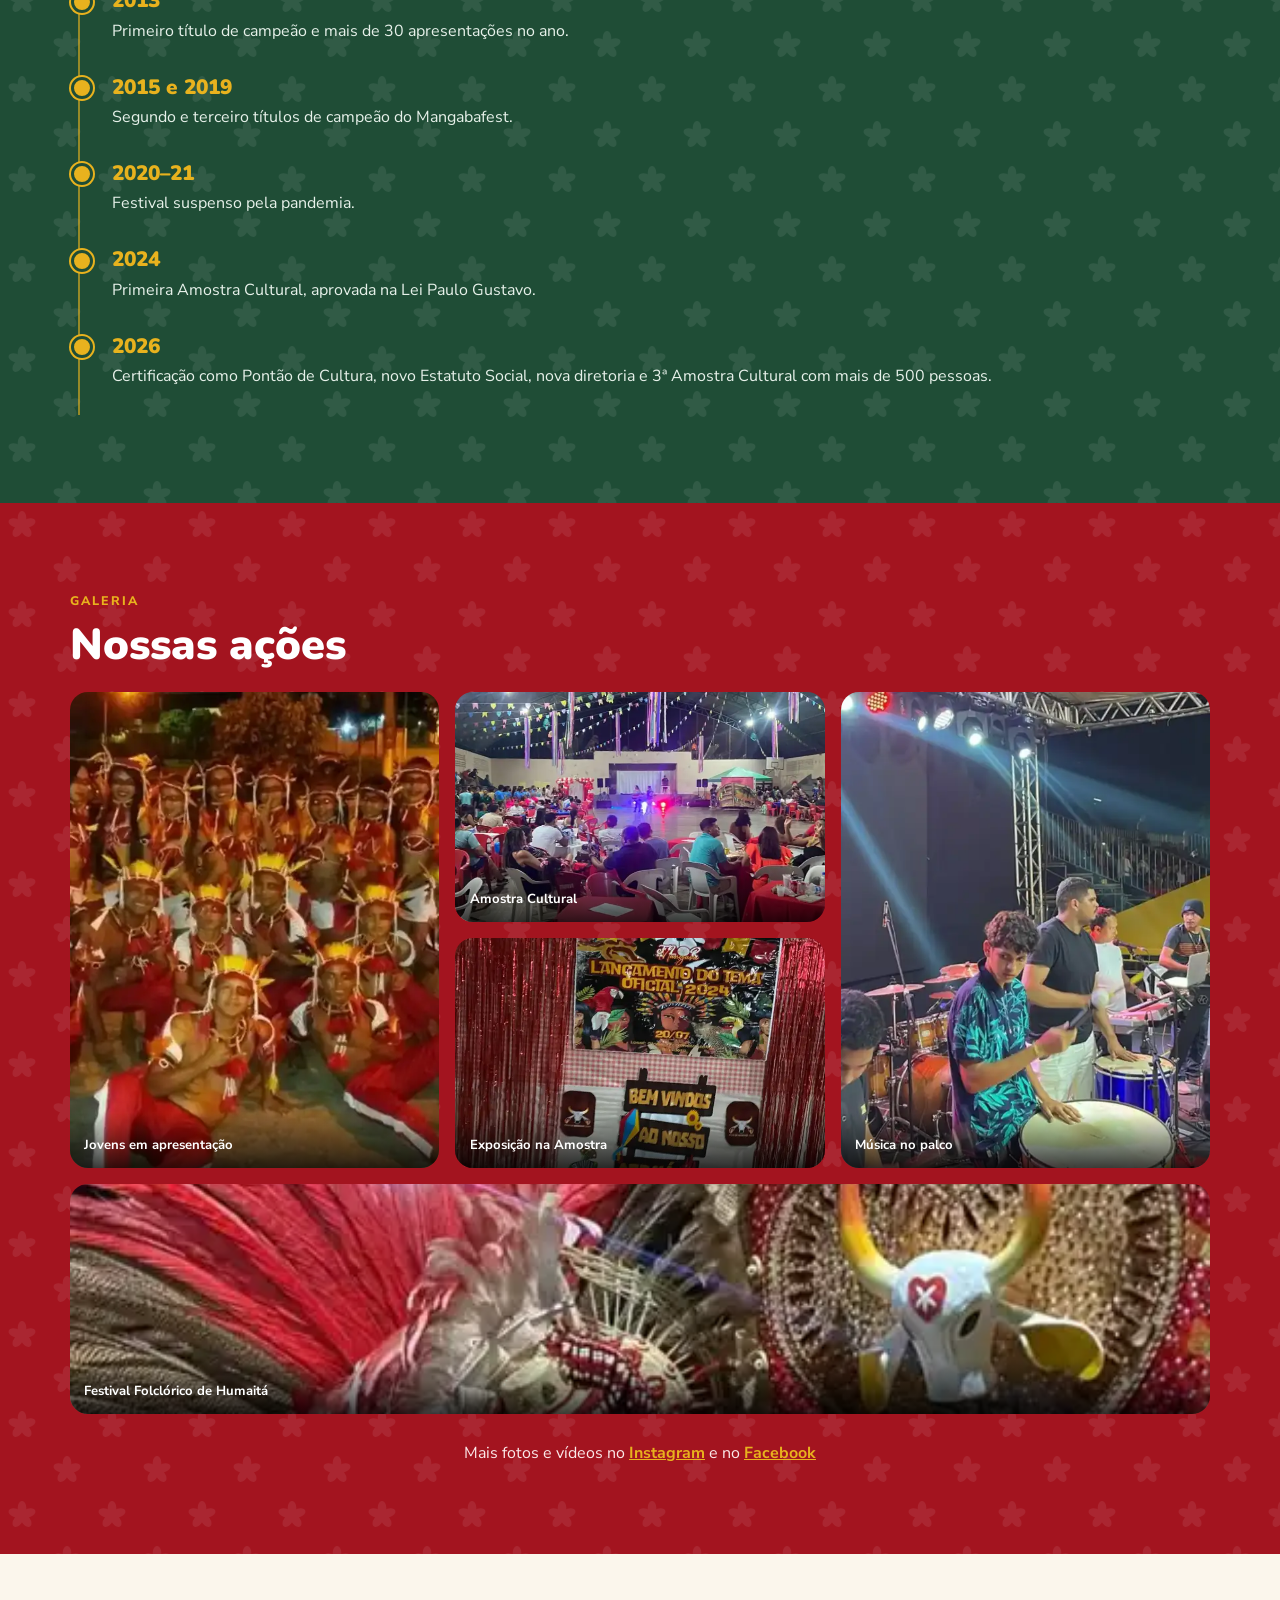
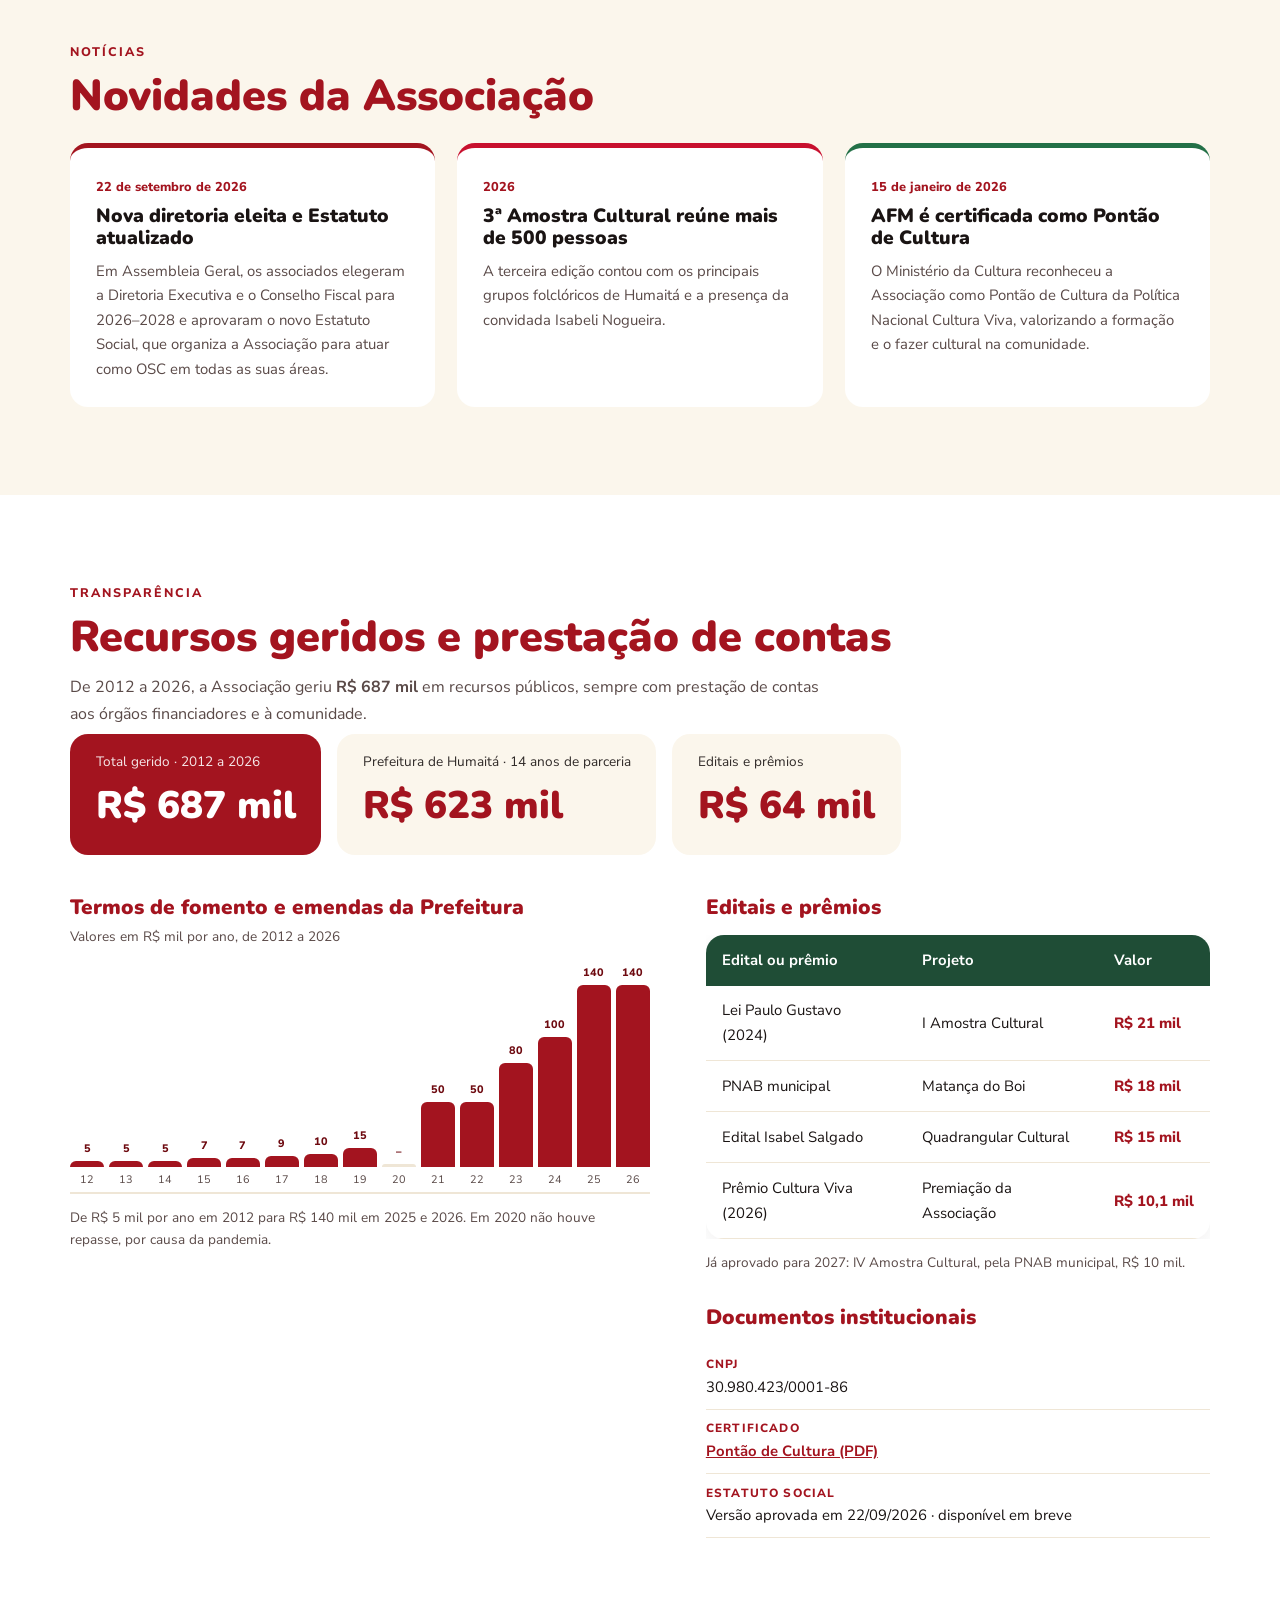
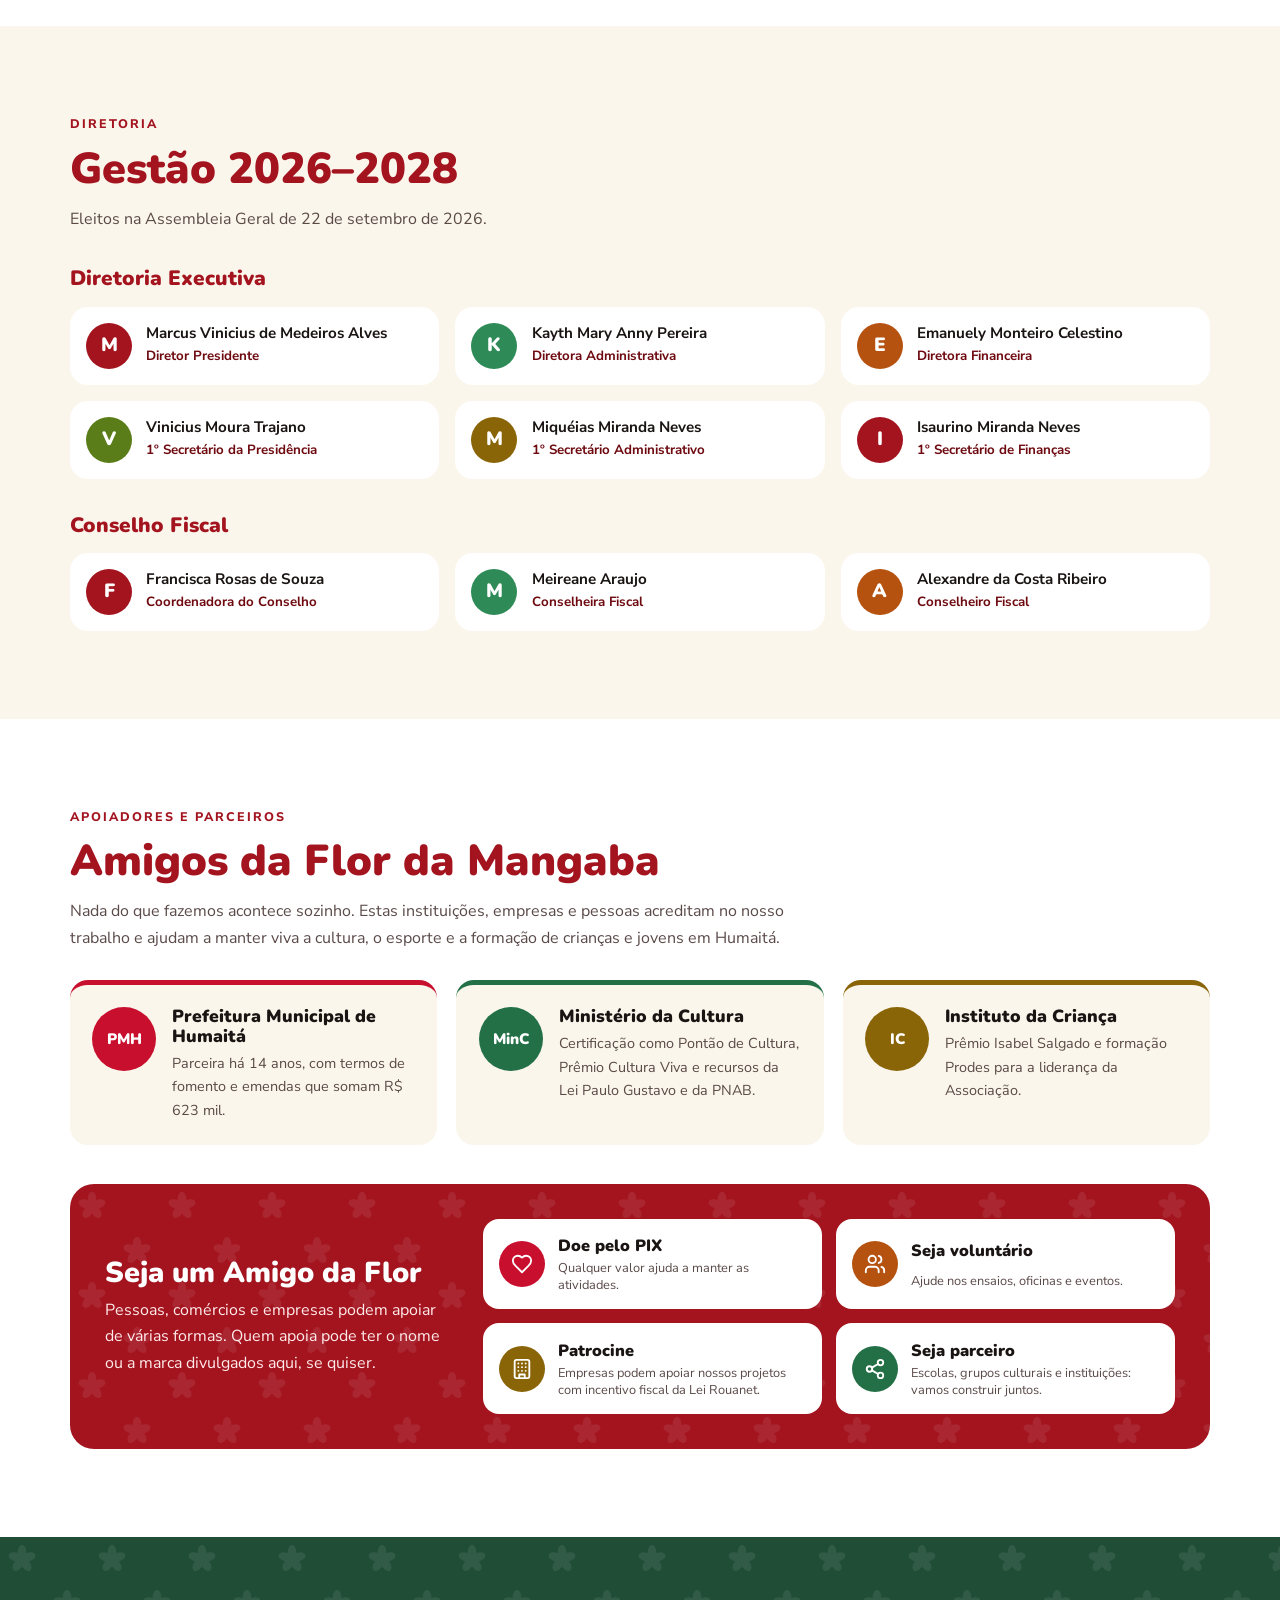
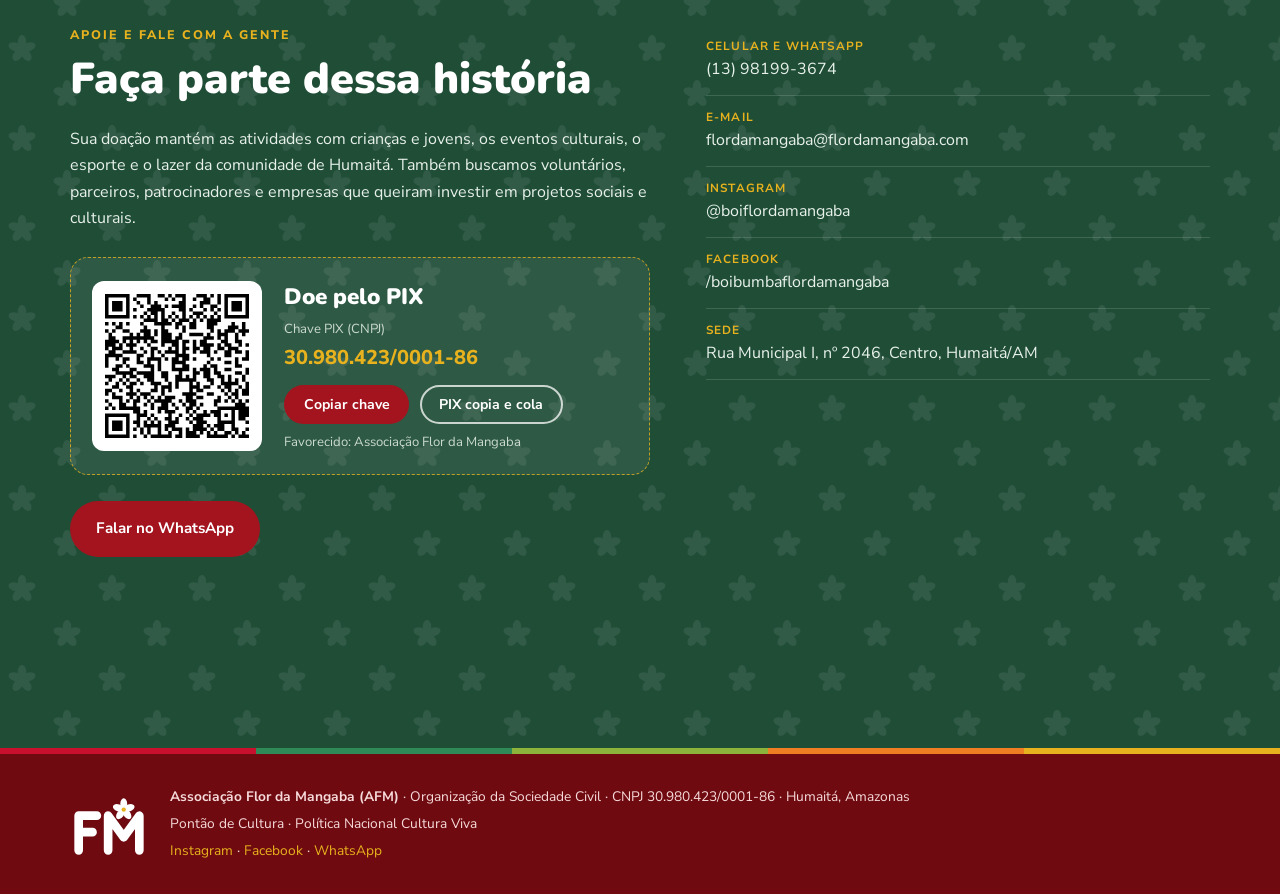
==== commit 420e1328: "Link para a página Mangabafest 2026 no menu e no Boi-Bumbá" ====
--- a/index.html
+++ b/index.html
@@ -33,6 +33,7 @@
       <a href="#reconhecimentos">Reconhecimentos</a>
       <a href="#atuacao">Atuação</a>
       <a href="#projetos">Projetos</a>
+      <a href="mangabafest.html">Mangabafest 2026</a>
       <a href="#noticias">Notícias</a>
       <a href="#transparencia">Transparência</a>
       <a href="#diretoria">Diretoria</a>
@@ -227,6 +228,7 @@
         <h3>Boi-Bumbá Flor da Mangaba</h3>
         <p>A dança do boi-bumbá é a raiz da Associação e o nosso principal projeto cultural. Presente no Festival Folclórico de Humaitá (Mangabafest) desde 2012, o grupo foi campeão em 2013, 2015 e 2019, e todo ano leva uma delegação de 30 dançarinos ao Festival Flor Maracujá, em Porto Velho (RO).</p>
         <p>Cerca de 45 dançarinos de 12 a 21 anos participam a cada ano, com ensaios de fevereiro a agosto, das 19h às 21h.</p>
+        <p><a href="mangabafest.html" class="btn btn-pequeno">Veja a apresentação no Mangabafest 2026</a></p>
       </div>
     </article>
 
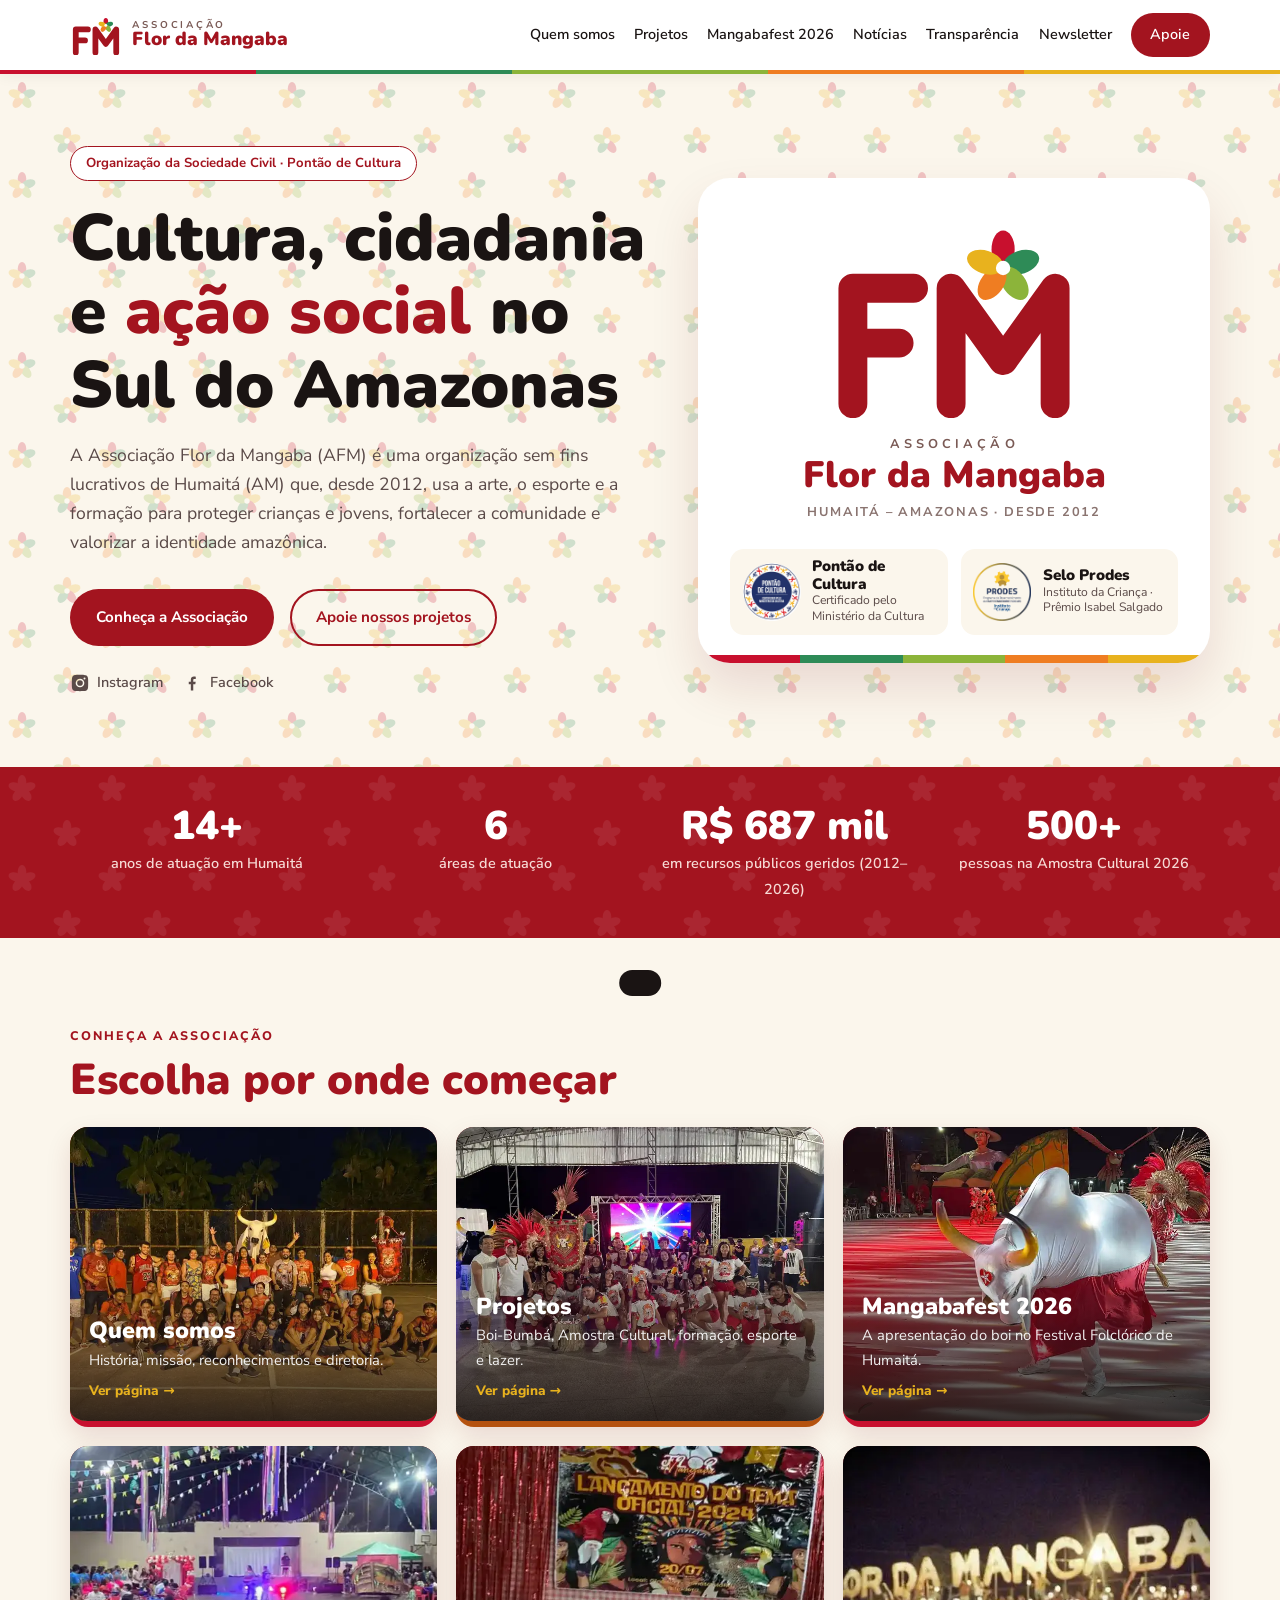
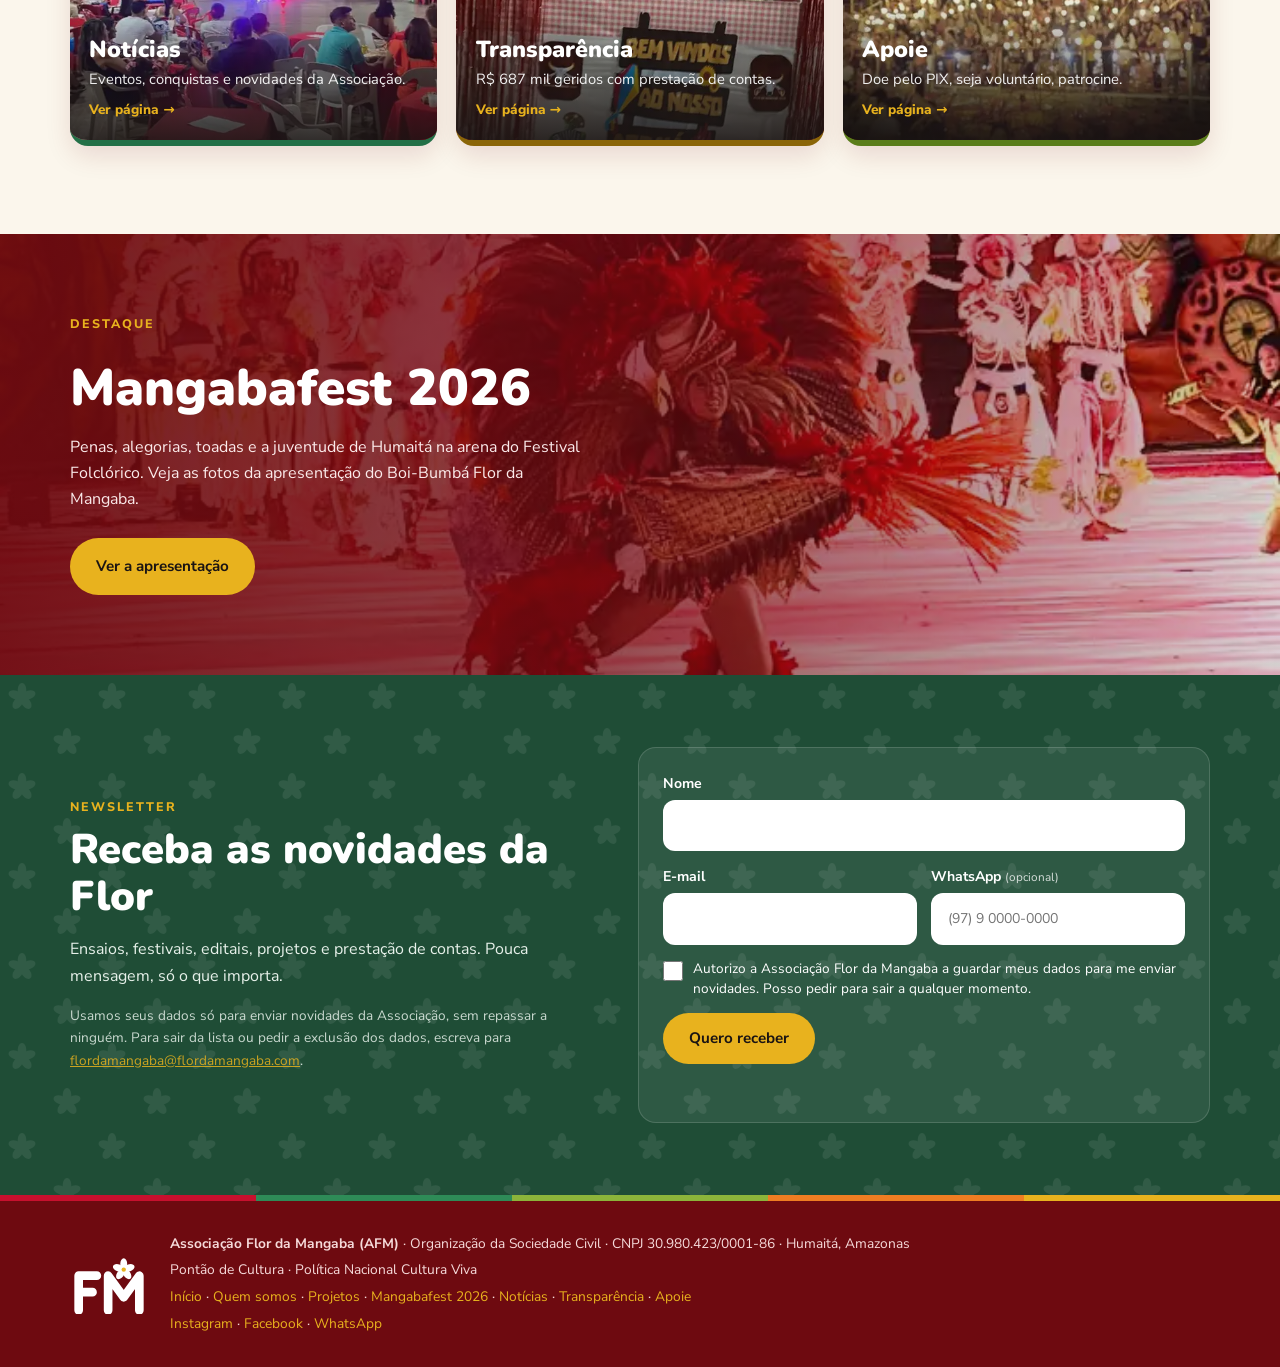
==== commit 958e0a75: "Página inicial vira capa com atalhos para as páginas e newsletter" ====
--- a/index.html
+++ b/index.html
@@ -23,22 +23,19 @@
 <!-- ===================== MENU ===================== -->
 <header class="topo">
   <div class="container topo-inner">
-    <a href="#inicio" class="marca">
+    <a href="index.html" class="marca">
       <svg class="simbolo" viewBox="0 0 180 140" aria-hidden="true"><g fill="none" stroke="currentColor" stroke-width="20" stroke-linecap="round" stroke-linejoin="round"><path d="M20 130V50H62M20 88H52"/><path d="M88 130V50L124 100L160 50V130"/></g><ellipse class="petala" cx="124" cy="23" rx="8" ry="13" fill="#C8102E"/><ellipse class="petala" cx="124" cy="23" rx="8" ry="13" fill="#2E8B57" transform="rotate(72 124 36)"/><ellipse class="petala" cx="124" cy="23" rx="8" ry="13" fill="#8CB43A" transform="rotate(144 124 36)"/><ellipse class="petala" cx="124" cy="23" rx="8" ry="13" fill="#EF7D22" transform="rotate(216 124 36)"/><ellipse class="petala" cx="124" cy="23" rx="8" ry="13" fill="#E8B21E" transform="rotate(288 124 36)"/><circle class="miolo" cx="124" cy="36" r="5" fill="#FFFFFF"/></svg>
       <span class="marca-texto"><small>ASSOCIAÇÃO</small><strong>Flor da Mangaba</strong></span>
     </a>
     <button class="menu-btn" aria-label="Abrir menu" aria-expanded="false">☰</button>
     <nav class="menu">
-      <a href="#quem-somos">Quem somos</a>
-      <a href="#reconhecimentos">Reconhecimentos</a>
-      <a href="#atuacao">Atuação</a>
-      <a href="#projetos">Projetos</a>
+      <a href="quem-somos.html">Quem somos</a>
+      <a href="projetos.html">Projetos</a>
       <a href="mangabafest.html">Mangabafest 2026</a>
-      <a href="#noticias">Notícias</a>
-      <a href="#transparencia">Transparência</a>
-      <a href="#diretoria">Diretoria</a>
-      <a href="#apoiadores">Apoiadores</a>
-      <a href="#apoie" class="btn btn-pequeno">Apoie</a>
+      <a href="noticias.html">Notícias</a>
+      <a href="transparencia.html">Transparência</a>
+      <a href="#newsletter">Newsletter</a>
+      <a href="apoie.html" class="btn btn-pequeno">Apoie</a>
     </nav>
   </div>
 </header>
@@ -51,8 +48,8 @@
       <h1>Cultura, cidadania e <em>ação social</em> no Sul do Amazonas</h1>
       <p class="capa-sub">A Associação Flor da Mangaba (AFM) é uma organização sem fins lucrativos de Humaitá (AM) que, desde 2012, usa a arte, o esporte e a formação para proteger crianças e jovens, fortalecer a comunidade e valorizar a identidade amazônica.</p>
       <div class="capa-botoes">
-        <a href="#quem-somos" class="btn">Conheça a Associação</a>
-        <a href="#apoie" class="btn btn-contorno">Apoie nossos projetos</a>
+        <a href="quem-somos.html" class="btn">Conheça a Associação</a>
+        <a href="apoie.html#apoie" class="btn btn-contorno">Apoie nossos projetos</a>
       </div>
       <div class="redes-capa">
         <a href="https://www.instagram.com/boiflordamangaba/" target="_blank" rel="noopener" aria-label="Instagram">
@@ -69,11 +66,11 @@
       <svg class="simbolo" viewBox="0 0 180 140" role="img" aria-label="Símbolo da Associação Flor da Mangaba"><g fill="none" stroke="currentColor" stroke-width="20" stroke-linecap="round" stroke-linejoin="round"><path d="M20 130V50H62M20 88H52"/><path d="M88 130V50L124 100L160 50V130"/></g><ellipse class="petala" cx="124" cy="23" rx="8" ry="13" fill="#C8102E"/><ellipse class="petala" cx="124" cy="23" rx="8" ry="13" fill="#2E8B57" transform="rotate(72 124 36)"/><ellipse class="petala" cx="124" cy="23" rx="8" ry="13" fill="#8CB43A" transform="rotate(144 124 36)"/><ellipse class="petala" cx="124" cy="23" rx="8" ry="13" fill="#EF7D22" transform="rotate(216 124 36)"/><ellipse class="petala" cx="124" cy="23" rx="8" ry="13" fill="#E8B21E" transform="rotate(288 124 36)"/><circle class="miolo" cx="124" cy="36" r="5" fill="#FFFFFF"/></svg>
       <p class="nome"><small>ASSOCIAÇÃO</small><strong>Flor da Mangaba</strong><span>HUMAITÁ – AMAZONAS · DESDE 2012</span></p>
       <div class="capa-selos">
-        <a href="#pontao">
+        <a href="quem-somos.html#pontao">
           <img src="img/selo-pontao.webp" alt="" width="58" height="58">
           <span><strong>Pontão de Cultura</strong>Certificado pelo Ministério da Cultura</span>
         </a>
-        <a href="#prodes">
+        <a href="quem-somos.html#prodes">
           <img src="img/selo-prodes.webp" alt="" width="58" height="58">
           <span><strong>Selo Prodes</strong>Instituto da Criança · Prêmio Isabel Salgado</span>
         </a>
@@ -92,394 +89,70 @@
   </div>
 </section>
 
-<!-- ===================== QUEM SOMOS ===================== -->
-<section id="quem-somos" class="secao">
-  <div class="container duas-colunas">
-    <div>
-      <p class="sobretitulo">Quem somos</p>
-      <h2>Uma associação feita pela comunidade</h2>
-      <p>A <strong>Associação Flor da Mangaba (AFM)</strong> nasceu em <strong>13 de junho de 2012</strong>, em Humaitá, a partir de um grupo de amigos e famílias, e hoje é uma <strong>organização da sociedade civil</strong> inscrita no CNPJ 30.980.423/0001-86.</p>
-      <p>Começamos com a dança do boi-bumbá, que segue sendo a nossa principal atividade cultural. Com o tempo, o trabalho cresceu: ensaios que viraram espaço de formação e proteção para jovens, dias de lazer e esporte para as famílias, eventos que reúnem artistas da cidade e projetos aprovados em editais públicos.</p>
-      <p>Em 2026 fomos <strong>certificados como Pontão de Cultura</strong> pelo Ministério da Cultura e aprovamos um <strong>novo Estatuto Social</strong>, que organiza a Associação para atuar de forma ampla em cultura, infância e juventude, esporte e lazer, formação e articulação em rede.</p>
-    </div>
-    <figure class="foto-destaque">
-      <img src="img/quadra.webp" alt="Crianças, jovens e famílias reunidos na quadra da Associação" loading="lazy">
-      <figcaption>Nossa comunidade reunida na quadra da Associação</figcaption>
-    </figure>
-  </div>
-</section>
-
-<!-- ===================== RECONHECIMENTOS ===================== -->
-<section id="reconhecimentos" class="secao secao-creme">
+<!-- ===================== EXPLORE ===================== -->
+<section class="secao secao-creme">
   <div class="container">
-    <p class="sobretitulo">Certificações e reconhecimentos</p>
-    <h2>Reconhecidos pelo trabalho que fazemos</h2>
-    <p class="intro">Duas conquistas recentes mostram a seriedade da Associação: o reconhecimento do Governo Federal como Pontão de Cultura e a formação em gestão social do Prodes, do Instituto da Criança.</p>
-
-    <article class="reconhecimento" id="pontao">
-      <div class="rec-midia">
-        <a href="docs/certificado-pontao-de-cultura.pdf" target="_blank" rel="noopener">
-          <img class="rec-certificado" src="img/certificado-pontao.webp" alt="Certificado de Pontão de Cultura da Associação Flor da Mangaba, emitido pelo Ministério da Cultura em 15/01/2026, ID 231319" width="1000" height="687" loading="lazy">
-        </a>
-        <small class="rec-legenda">Clique no certificado para abrir o PDF</small>
-      </div>
-      <div>
-        <div class="rec-topo">
-          <img src="img/selo-pontao.webp" alt="Selo Pontão de Cultura – Certificado pelo Ministério da Cultura" width="84" height="84" loading="lazy">
-          <span class="etiqueta c-cultura">Ministério da Cultura · 2026</span>
-        </div>
-        <h3>Pontão de Cultura</h3>
-        <p>A Associação Flor da Mangaba foi certificada como <strong>Pontão de Cultura</strong> pelo Ministério da Cultura, por meio da Secretaria de Cidadania e Diversidade Cultural, de acordo com a <strong>Política Nacional Cultura Viva</strong> (Lei nº 13.018/2014).</p>
-        <p>O reconhecimento valoriza a formação e o fazer cultural na comunidade, a articulação em rede e a nossa contribuição para o acesso e a promoção dos direitos culturais.</p>
-        <ul class="rec-dados">
-          <li><strong>15/01/2026</strong>Data da certificação</li>
-          <li><strong>ID 231319</strong>Cadastro Nacional de Pontos e Pontões</li>
-          <li><strong>Humaitá – AM</strong>Rede Cultura Viva</li>
-        </ul>
-        <p class="links-selo">
-          <a class="btn btn-pequeno" href="docs/certificado-pontao-de-cultura.pdf" target="_blank" rel="noopener">Ver certificado (PDF)</a>
-          <a class="btn btn-pequeno btn-contorno" href="https://culturaviva.cultura.gov.br/seal/sealRelation/139404/" target="_blank" rel="noopener">Consultar no Cultura Viva</a>
-        </p>
-      </div>
-    </article>
-
-    <article class="reconhecimento reconhecimento-inverso" id="prodes">
-      <div class="rec-midia">
-        <div class="rec-selo-grande">
-          <img src="img/selo-prodes.webp" alt="Selo Prodes – Programa de Desenvolvimento de Empreendedores Sociais, Instituto da Criança" width="259" height="260" loading="lazy">
-        </div>
-      </div>
-      <div>
-        <span class="etiqueta c-educacao">Instituto da Criança · Prêmio Isabel Salgado</span>
-        <h3>Selo Prodes</h3>
-        <p>Por meio do <strong>Prêmio Isabel Salgado</strong>, conquistamos a formação do <strong>Prodes – Programa de Desenvolvimento de Empreendedores Sociais</strong>, do <strong>Instituto da Criança</strong>.</p>
-        <p>Nossa liderança foi capacitada e certificada para fazer a gestão da Associação com mais qualidade, transparência e impacto:</p>
-        <ul class="chips">
-          <li>Gestão</li><li>Liderança</li><li>Captação de recursos</li><li>Finanças</li><li>Comunicação</li><li>Inovação</li><li>Gestão de projetos sociais</li>
-        </ul>
-        <p class="links-selo">
-          <a class="btn btn-pequeno" href="https://prodes.institutodacrianca.org.br/" target="_blank" rel="noopener">Conheça o Prodes</a>
-        </p>
-      </div>
-    </article>
-
-    <div class="rec-extra">
-      <img src="img/logo.webp" alt="Boi-Bumbá Flor da Mangaba" width="54" height="77" loading="lazy">
-      <p><strong>Campeão do Mangabafest:</strong> com o Boi-Bumbá Flor da Mangaba, a Associação foi campeã do Festival Folclórico de Humaitá em 2013, 2015 e 2019.</p>
+    <p class="sobretitulo">Conheça a Associação</p>
+    <h2>Escolha por onde começar</h2>
+    <div class="explorar">
+      <a class="explorar-item c-cultura" href="quem-somos.html">
+        <img src="img/quadra.webp" alt="Comunidade reunida na quadra da Associação" loading="lazy">
+        <span class="explorar-texto"><strong>Quem somos</strong><small>História, missão, reconhecimentos e diretoria.</small><em>Ver página →</em></span>
+      </a>
+      <a class="explorar-item c-infancia" href="projetos.html">
+        <img src="img/fotos-mangabafest/hist-elenco.webp" alt="Elenco do boi no palco" loading="lazy">
+        <span class="explorar-texto"><strong>Projetos</strong><small>Boi-Bumbá, Amostra Cultural, formação, esporte e lazer.</small><em>Ver página →</em></span>
+      </a>
+      <a class="explorar-item c-cultura" href="mangabafest.html">
+        <img src="img/fotos-mangabafest/mf-boi.webp" alt="O boi Flor da Mangaba na arena" loading="lazy">
+        <span class="explorar-texto"><strong>Mangabafest 2026</strong><small>A apresentação do boi no Festival Folclórico de Humaitá.</small><em>Ver página →</em></span>
+      </a>
+      <a class="explorar-item c-ambiente" href="noticias.html">
+        <img src="img/amostra1.webp" alt="Público na Amostra Cultural" loading="lazy">
+        <span class="explorar-texto"><strong>Notícias</strong><small>Eventos, conquistas e novidades da Associação.</small><em>Ver página →</em></span>
+      </a>
+      <a class="explorar-item c-educacao" href="transparencia.html">
+        <img src="img/amostra2.webp" alt="Exposição na Amostra Cultural" loading="lazy">
+        <span class="explorar-texto"><strong>Transparência</strong><small>R$ 687 mil geridos com prestação de contas.</small><em>Ver página →</em></span>
+      </a>
+      <a class="explorar-item c-esporte" href="apoie.html">
+        <img src="img/fotos-mangabafest/hist-galera.webp" alt="Galera do boi com celulares iluminados" loading="lazy">
+        <span class="explorar-texto"><strong>Apoie</strong><small>Doe pelo PIX, seja voluntário, patrocine.</small><em>Ver página →</em></span>
+      </a>
     </div>
   </div>
 </section>
 
-<!-- ===================== MISSÃO, VISÃO E VALORES ===================== -->
-<section id="missao" class="secao">
+<!-- ===================== DESTAQUE MANGABAFEST ===================== -->
+<section class="destaque-mf">
+  <img src="img/fotos-mangabafest/mf-fogos.webp" alt="Brincante diante da pirotecnia na arena do Mangabafest 2026" loading="lazy">
   <div class="container">
-    <p class="sobretitulo">Missão, visão e valores</p>
-    <h2>No que acreditamos</h2>
-    <div class="mvv">
-      <article class="mvv-item">
-        <h3>Missão</h3>
-        <p>Preservar, promover e difundir as expressões da cultura popular amazônica, usando a arte como instrumento de educação, inclusão social, proteção de crianças e adolescentes, cidadania e cuidado com o meio ambiente, para fortalecer a identidade e o sentimento de pertencimento amazônico.</p>
-      </article>
-      <article class="mvv-item">
-        <h3>Visão</h3>
-        <p>Ser, até 2030, referência no Sul do Amazonas em cultura popular e ação social comunitária, reconhecida pela qualidade de suas manifestações artísticas, pela transparência na gestão e pela capacidade de transformar tradição em oportunidades para as novas gerações.</p>
-      </article>
-    </div>
-    <h3 class="titulo-valores">Valores</h3>
-    <ul class="valores">
-      <li><strong>Identidade e tradição</strong> Valorizamos as raízes amazônicas e a memória dos nossos ancestrais, transmitindo-as às novas gerações.</li>
-      <li><strong>Comunidade e coletividade</strong> A associação nasceu "do povão", de amigos e de famílias. Trabalhamos juntos e de portas abertas.</li>
-      <li><strong>Respeito à diversidade</strong> Acolhemos pessoas de todas as idades, origens e condições, sem discriminação.</li>
-      <li><strong>Proteção da infância e adolescência</strong> A arte e o esporte são caminhos de proteção integral e de prevenção à violência.</li>
-      <li><strong>Transparência e ética</strong> Gerimos recursos públicos e privados com responsabilidade, publicidade e prestação de contas.</li>
-      <li><strong>Sustentabilidade</strong> Respeitamos a floresta, a biodiversidade e os recursos naturais que inspiram a nossa cultura.</li>
-      <li><strong>Resistência e paixão pela arte popular</strong> Cada apresentação é um ato de resistência cultural e de orgulho da nossa história.</li>
-      <li><strong>Educação e formação</strong> Compartilhamos conhecimento por meio de oficinas, ensaios e vivências culturais.</li>
-    </ul>
+    <p class="sobretitulo">Destaque</p>
+    <h2>Mangabafest 2026</h2>
+    <p>Penas, alegorias, toadas e a juventude de Humaitá na arena do Festival Folclórico. Veja as fotos da apresentação do Boi-Bumbá Flor da Mangaba.</p>
+    <a href="mangabafest.html" class="btn btn-amarelo">Ver a apresentação</a>
   </div>
 </section>
 
-<!-- ===================== ÁREAS DE ATUAÇÃO ===================== -->
-<section id="atuacao" class="secao secao-creme">
-  <div class="container">
-    <p class="sobretitulo">Áreas de atuação</p>
-    <h2>Como a Associação trabalha</h2>
-    <div class="grade-areas">
-      <article class="area c-cultura"><span class="area-ico"><svg viewBox="0 0 24 24" fill="none" stroke="#FFFFFF" stroke-width="2" stroke-linecap="round" stroke-linejoin="round" aria-hidden="true"><path d="M9 18V5l12-2v13"></path><circle cx="6" cy="18" r="3"></circle><circle cx="18" cy="16" r="3"></circle></svg></span><h3>Cultura e arte popular</h3><p>Preservação e difusão da cultura popular amazônica: dança, música, artes visuais, festivais e eventos culturais.</p></article>
-      <article class="area c-infancia"><span class="area-ico"><svg viewBox="0 0 24 24" fill="none" stroke="#FFFFFF" stroke-width="2" stroke-linecap="round" stroke-linejoin="round" aria-hidden="true"><circle cx="12" cy="12" r="10"></circle><path d="M8 14s1.5 2 4 2 4-2 4-2"></path><path d="M9 9h.01"></path><path d="M15 9h.01"></path></svg></span><h3>Crianças e adolescentes</h3><p>Atividades contínuas que ocupam o tempo livre de forma positiva, como alternativa protetiva e de prevenção à violência.</p></article>
-      <article class="area c-esporte"><span class="area-ico"><svg viewBox="0 0 24 24" fill="none" stroke="#FFFFFF" stroke-width="2" stroke-linecap="round" stroke-linejoin="round" aria-hidden="true"><path d="M6 9H4.5a2.5 2.5 0 0 1 0-5H6"></path><path d="M18 9h1.5a2.5 2.5 0 0 0 0-5H18"></path><path d="M4 22h16"></path><path d="M10 14.7V17c0 .6-.5 1-1 1.2C7.9 18.8 7 20.2 7 22"></path><path d="M14 14.7V17c0 .6.5 1 1 1.2 1.1.6 2 2 2 3.8"></path><path d="M18 2H6v7a6 6 0 0 0 12 0V2Z"></path></svg></span><h3>Esporte e lazer</h3><p>Dias de lazer, jogos e competições de futebol, vôlei e outras modalidades que integram famílias e participantes.</p></article>
-      <article class="area c-educacao"><span class="area-ico"><svg viewBox="0 0 24 24" fill="none" stroke="#FFFFFF" stroke-width="2" stroke-linecap="round" stroke-linejoin="round" aria-hidden="true"><path d="M2 3h6a4 4 0 0 1 4 4v14a3 3 0 0 0-3-3H2z"></path><path d="M22 3h-6a4 4 0 0 0-4 4v14a3 3 0 0 1 3-3h7z"></path></svg></span><h3>Educação e formação</h3><p>Oficinas, ensaios e vivências que formam novos artistas, lideranças e cidadãos.</p></article>
-      <article class="area c-ambiente"><span class="area-ico"><svg viewBox="0 0 24 24" fill="none" stroke="#FFFFFF" stroke-width="2" stroke-linecap="round" stroke-linejoin="round" aria-hidden="true"><path d="M11 20A7 7 0 0 1 9.8 6.1C15.5 5 17 4.48 19 2c1 2 2 4.18 2 8 0 5.5-4.78 10-10 10Z"></path><path d="M2 21c0-3 1.85-5.36 5.08-6C9.5 14.52 12 13 13 12"></path></svg></span><h3>Meio ambiente</h3><p>Valorização da floresta, da biodiversidade e dos recursos naturais que inspiram a nossa cultura.</p></article>
-      <article class="area c-rede"><span class="area-ico"><svg viewBox="0 0 24 24" fill="none" stroke="#FFFFFF" stroke-width="2" stroke-linecap="round" stroke-linejoin="round" aria-hidden="true"><circle cx="18" cy="5" r="3"></circle><circle cx="6" cy="12" r="3"></circle><circle cx="18" cy="19" r="3"></circle><path d="M8.6 13.5l6.8 4"></path><path d="M15.4 6.5l-6.8 4"></path></svg></span><h3>Articulação em rede</h3><p>Parcerias e intercâmbio com grupos e organizações de Manaus, Lábrea, Porto Velho e da Rede Cultura Viva.</p></article>
+<!-- ===================== NEWSLETTER ===================== -->
+<!-- Os cadastros vão para a planilha "Cadastros Newsletter - Site Flor da Mangaba" no Google Drive da Associação. -->
+<section id="newsletter" class="newsletter">
+  <div class="container news-inner">
+    <div>
+      <p class="sobretitulo">Newsletter</p>
+      <h2>Receba as novidades da Flor</h2>
+      <p>Ensaios, festivais, editais, projetos e prestação de contas. Pouca mensagem, só o que importa.</p>
+      <p class="news-lgpd">Usamos seus dados só para enviar novidades da Associação, sem repassar a ninguém. Para sair da lista ou pedir a exclusão dos dados, escreva para <a href="mailto:flordamangaba@flordamangaba.com">flordamangaba@flordamangaba.com</a>.</p>
     </div>
-  </div>
-</section>
-
-<!-- ===================== PROJETOS ===================== -->
-<section id="projetos" class="secao secao-creme">
-  <div class="container">
-    <p class="sobretitulo">Projetos e programas</p>
-    <h2>O que realizamos</h2>
-
-    <article class="projeto-destaque">
-      <img src="img/logo.webp" alt="Logo do Boi-Bumbá Flor da Mangaba" width="393" height="560" loading="lazy">
-      <div>
-        <span class="etiqueta">Cultura · principal atividade</span>
-        <h3>Boi-Bumbá Flor da Mangaba</h3>
-        <p>A dança do boi-bumbá é a raiz da Associação e o nosso principal projeto cultural. Presente no Festival Folclórico de Humaitá (Mangabafest) desde 2012, o grupo foi campeão em 2013, 2015 e 2019, e todo ano leva uma delegação de 30 dançarinos ao Festival Flor Maracujá, em Porto Velho (RO).</p>
-        <p>Cerca de 45 dançarinos de 12 a 21 anos participam a cada ano, com ensaios de fevereiro a agosto, das 19h às 21h.</p>
-        <p><a href="mangabafest.html" class="btn btn-pequeno">Veja a apresentação no Mangabafest 2026</a></p>
-      </div>
-    </article>
-
-    <div class="grade-cartoes">
-      <article class="cartao c-cultura">
-        <span class="etiqueta">Cultura</span>
-        <h3>Amostra Cultural</h3>
-        <p>Evento que reúne artistas e grupos locais em apresentações, com exposição de obras e livros. Público de 370 (2024), 300 (2025) e mais de 500 pessoas (2026). IV edição prevista para 2027.</p>
-      </article>
-      <article class="cartao c-infancia">
-        <span class="etiqueta">Infância e juventude</span>
-        <h3>Formação de jovens</h3>
-        <p>Ensaios abertos e oficinas de dança, ritmo e expressão para jovens de 12 a 21 anos. O elenco se renova entre 50% e 90%, abrindo espaço para novas gerações.</p>
-      </article>
-      <article class="cartao c-esporte">
-        <span class="etiqueta">Esporte e lazer</span>
-        <h3>Quadrangular Cultural e dias de lazer</h3>
-        <p>Competições esportivas internas e, pelo menos uma vez por mês, um dia de lazer com alimentação e brincadeiras na quadra da Associação.</p>
-      </article>
-      <article class="cartao c-rede">
-        <span class="etiqueta">Rede</span>
-        <h3>Intercâmbio cultural</h3>
-        <p>Troca com grupos de Manaus, Lábrea e Porto Velho. Recebemos cerca de 30 integrantes de cada cidade durante o festival.</p>
-      </article>
-      <article class="cartao c-ambiente">
-        <span class="etiqueta">Comunidade</span>
-        <h3>Confraternização anual</h3>
-        <p>Todo ano, em outubro ou novembro, encontro com alimentação e lazer para participantes e famílias.</p>
-      </article>
-      <article class="cartao c-cultura">
-        <span class="etiqueta">Cultura</span>
-        <h3>Matança do Boi</h3>
-        <p>Auto tradicional do boi-bumbá, realizado com apoio da Política Nacional Aldir Blanc (PNAB) municipal.</p>
-      </article>
-    </div>
-  </div>
-</section>
-
-<!-- ===================== LINHA DO TEMPO ===================== -->
-<section class="secao secao-escura">
-  <div class="container">
-    <p class="sobretitulo">Nossa trajetória</p>
-    <h2>Marcos da nossa história</h2>
-    <ol class="linha-tempo">
-      <li><span>2012</span>Fundação da Associação, em 13 de junho, a partir do antigo grupo Encanto da Terra. Primeira participação no festival e estreia em Porto Velho (RO).</li>
-      <li><span>2013</span>Primeiro título de campeão e mais de 30 apresentações no ano.</li>
-      <li><span>2015 e 2019</span>Segundo e terceiro títulos de campeão do Mangabafest.</li>
-      <li><span>2020–21</span>Festival suspenso pela pandemia.</li>
-      <li><span>2024</span>Primeira Amostra Cultural, aprovada na Lei Paulo Gustavo.</li>
-      <li><span>2026</span>Certificação como Pontão de Cultura, novo Estatuto Social, nova diretoria e 3ª Amostra Cultural com mais de 500 pessoas.</li>
-    </ol>
-  </div>
-</section>
-
-<!-- ===================== GALERIA ===================== -->
-<!-- Para adicionar fotos: coloque o arquivo na pasta img/ e copie uma linha <figure>. -->
-<section id="galeria" class="secao secao-vermelha">
-  <div class="container">
-    <p class="sobretitulo">Galeria</p>
-    <h2>Nossas ações</h2>
-    <div class="galeria">
-      <figure class="g-alta"><img src="img/elenco.webp" alt="Jovens dançarinos em apresentação" loading="lazy"><figcaption>Jovens em apresentação</figcaption></figure>
-      <figure><img src="img/amostra1.webp" alt="Público na Amostra Cultural" loading="lazy"><figcaption>Amostra Cultural</figcaption></figure>
-      <figure class="g-alta"><img src="img/batucada.webp" alt="Músicos no palco" loading="lazy"><figcaption>Música no palco</figcaption></figure>
-      <figure><img src="img/amostra2.webp" alt="Exposição na Amostra Cultural" loading="lazy"><figcaption>Exposição na Amostra</figcaption></figure>
-      <figure class="g-larga"><img src="img/cunha.webp" alt="Apresentação no Festival Folclórico de Humaitá" loading="lazy" style="object-position: center 25%"><figcaption>Festival Folclórico de Humaitá</figcaption></figure>
-    </div>
-    <p class="mais-fotos">Mais fotos e vídeos no <a href="https://www.instagram.com/boiflordamangaba/" target="_blank" rel="noopener">Instagram</a> e no <a href="https://www.facebook.com/boibumbaflordamangaba" target="_blank" rel="noopener">Facebook</a></p>
-  </div>
-</section>
-
-<!-- ===================== NOTÍCIAS ===================== -->
-<!-- Para adicionar uma notícia, copie um bloco <article class="noticia"> e coloque no topo da lista. -->
-<section id="noticias" class="secao secao-creme">
-  <div class="container">
-    <p class="sobretitulo">Notícias</p>
-    <h2>Novidades da Associação</h2>
-    <div class="lista-noticias">
-      <article class="noticia">
-        <time datetime="2026-09-22">22 de setembro de 2026</time>
-        <h3>Nova diretoria eleita e Estatuto atualizado</h3>
-        <p>Em Assembleia Geral, os associados elegeram a Diretoria Executiva e o Conselho Fiscal para 2026–2028 e aprovaram o novo Estatuto Social, que organiza a Associação para atuar como OSC em todas as suas áreas.</p>
-      </article>
-      <article class="noticia c-cultura">
-        <time datetime="2026-07-01">2026</time>
-        <h3>3ª Amostra Cultural reúne mais de 500 pessoas</h3>
-        <p>A terceira edição contou com os principais grupos folclóricos de Humaitá e a presença da convidada Isabeli Nogueira.</p>
-      </article>
-      <article class="noticia c-ambiente">
-        <time datetime="2026-01-15">15 de janeiro de 2026</time>
-        <h3>AFM é certificada como Pontão de Cultura</h3>
-        <p>O Ministério da Cultura reconheceu a Associação como Pontão de Cultura da Política Nacional Cultura Viva, valorizando a formação e o fazer cultural na comunidade.</p>
-      </article>
-    </div>
-  </div>
-</section>
-
-<!-- ===================== TRANSPARÊNCIA ===================== -->
-<section id="transparencia" class="secao">
-  <div class="container">
-    <p class="sobretitulo">Transparência</p>
-    <h2>Recursos geridos e prestação de contas</h2>
-    <p class="intro">De 2012 a 2026, a Associação geriu <strong>R$ 687 mil</strong> em recursos públicos, sempre com prestação de contas aos órgãos financiadores e à comunidade.</p>
-    <div class="transp-resumo">
-      <div class="total"><span>Total gerido · 2012 a 2026</span><strong>R$ 687 mil</strong></div>
-      <div class="total total-claro"><span>Prefeitura de Humaitá · 14 anos de parceria</span><strong>R$ 623 mil</strong></div>
-      <div class="total total-claro"><span>Editais e prêmios</span><strong>R$ 64 mil</strong></div>
-    </div>
-    <div class="duas-colunas transp-colunas">
-      <div>
-        <h3 class="subgrupo">Termos de fomento e emendas da Prefeitura</h3>
-        <p class="nota">Valores em R$ mil por ano, de 2012 a 2026</p>
-        <div class="grafico" role="img" aria-label="Recursos da Prefeitura de Humaitá por ano, em R$ mil: 2012 a 2014, 5 por ano; 2015 e 2016, 7; 2017, 9; 2018, 10; 2019, 15; 2020, sem repasse por causa da pandemia; 2021 e 2022, 50; 2023, 80; 2024, 100; 2025 e 2026, 140.">
-          <div class="barra" style="--v:5"><span>5</span><i></i><small>12</small></div>
-          <div class="barra" style="--v:5"><span>5</span><i></i><small>13</small></div>
-          <div class="barra" style="--v:5"><span>5</span><i></i><small>14</small></div>
-          <div class="barra" style="--v:7"><span>7</span><i></i><small>15</small></div>
-          <div class="barra" style="--v:7"><span>7</span><i></i><small>16</small></div>
-          <div class="barra" style="--v:9"><span>9</span><i></i><small>17</small></div>
-          <div class="barra" style="--v:10"><span>10</span><i></i><small>18</small></div>
-          <div class="barra" style="--v:15"><span>15</span><i></i><small>19</small></div>
-          <div class="barra barra-vazia" style="--v:0"><span>–</span><i></i><small>20</small></div>
-          <div class="barra" style="--v:50"><span>50</span><i></i><small>21</small></div>
-          <div class="barra" style="--v:50"><span>50</span><i></i><small>22</small></div>
-          <div class="barra" style="--v:80"><span>80</span><i></i><small>23</small></div>
-          <div class="barra" style="--v:100"><span>100</span><i></i><small>24</small></div>
-          <div class="barra" style="--v:140"><span>140</span><i></i><small>25</small></div>
-          <div class="barra" style="--v:140"><span>140</span><i></i><small>26</small></div>
-        </div>
-        <p class="nota">De R$ 5 mil por ano em 2012 para R$ 140 mil em 2025 e 2026. Em 2020 não houve repasse, por causa da pandemia.</p>
-      </div>
-      <div>
-        <h3 class="subgrupo">Editais e prêmios</h3>
-        <div class="tabela-wrap">
-          <table class="tabela">
-            <thead><tr><th>Edital ou prêmio</th><th>Projeto</th><th>Valor</th></tr></thead>
-            <tbody>
-              <tr><td>Lei Paulo Gustavo (2024)</td><td>I Amostra Cultural</td><td>R$ 21 mil</td></tr>
-              <tr><td>PNAB municipal</td><td>Matança do Boi</td><td>R$ 18 mil</td></tr>
-              <tr><td>Edital Isabel Salgado</td><td>Quadrangular Cultural</td><td>R$ 15 mil</td></tr>
-              <tr><td>Prêmio Cultura Viva (2026)</td><td>Premiação da Associação</td><td>R$ 10,1 mil</td></tr>
-            </tbody>
-          </table>
-        </div>
-        <p class="nota">Já aprovado para 2027: IV Amostra Cultural, pela PNAB municipal, R$ 10 mil.</p>
-        <h3 class="subgrupo">Documentos institucionais</h3>
-        <ul class="docs">
-          <li><span>CNPJ</span>30.980.423/0001-86</li>
-          <li><span>Certificado</span><a href="docs/certificado-pontao-de-cultura.pdf" target="_blank" rel="noopener">Pontão de Cultura (PDF)</a></li>
-          <li><span>Estatuto Social</span>Versão aprovada em 22/09/2026 · disponível em breve</li>
-        </ul>
-      </div>
-    </div>
-  </div>
-</section>
-
-<!-- ===================== DIRETORIA ===================== -->
-<section id="diretoria" class="secao secao-creme">
-  <div class="container">
-    <p class="sobretitulo">Diretoria</p>
-    <h2>Gestão 2026–2028</h2>
-    <p class="intro">Eleitos na Assembleia Geral de 22 de setembro de 2026.</p>
-
-    <h3 class="subgrupo">Diretoria Executiva</h3>
-    <div class="grade-pessoas">
-      <div class="pessoa"><span class="inicial">M</span><strong>Marcus Vinicius de Medeiros Alves</strong><small>Diretor Presidente</small></div>
-      <div class="pessoa"><span class="inicial">K</span><strong>Kayth Mary Anny Pereira</strong><small>Diretora Administrativa</small></div>
-      <div class="pessoa"><span class="inicial">E</span><strong>Emanuely Monteiro Celestino</strong><small>Diretora Financeira</small></div>
-      <div class="pessoa"><span class="inicial">V</span><strong>Vinicius Moura Trajano</strong><small>1º Secretário da Presidência</small></div>
-      <div class="pessoa"><span class="inicial">M</span><strong>Miquéias Miranda Neves</strong><small>1º Secretário Administrativo</small></div>
-      <div class="pessoa"><span class="inicial">I</span><strong>Isaurino Miranda Neves</strong><small>1º Secretário de Finanças</small></div>
-    </div>
-
-    <h3 class="subgrupo">Conselho Fiscal</h3>
-    <div class="grade-pessoas">
-      <div class="pessoa"><span class="inicial">F</span><strong>Francisca Rosas de Souza</strong><small>Coordenadora do Conselho</small></div>
-      <div class="pessoa"><span class="inicial">M</span><strong>Meireane Araujo</strong><small>Conselheira Fiscal</small></div>
-      <div class="pessoa"><span class="inicial">A</span><strong>Alexandre da Costa Ribeiro</strong><small>Conselheiro Fiscal</small></div>
-    </div>
-  </div>
-</section>
-
-<!-- ===================== APOIADORES ===================== -->
-<!-- Para incluir um apoiador: copie um bloco <article class="apoio"> e troque a sigla, o nome e o texto. -->
-<section id="apoiadores" class="secao">
-  <div class="container">
-    <p class="sobretitulo">Apoiadores e parceiros</p>
-    <h2>Amigos da Flor da Mangaba</h2>
-    <p class="intro">Nada do que fazemos acontece sozinho. Estas instituições, empresas e pessoas acreditam no nosso trabalho e ajudam a manter viva a cultura, o esporte e a formação de crianças e jovens em Humaitá.</p>
-    <div class="grade-apoio">
-      <article class="apoio c-cultura">
-        <span class="apoio-sigla">PMH</span>
-        <div><h3>Prefeitura Municipal de Humaitá</h3><p>Parceira há 14 anos, com termos de fomento e emendas que somam R$ 623 mil.</p></div>
-      </article>
-      <article class="apoio c-ambiente">
-        <span class="apoio-sigla">MinC</span>
-        <div><h3>Ministério da Cultura</h3><p>Certificação como Pontão de Cultura, Prêmio Cultura Viva e recursos da Lei Paulo Gustavo e da PNAB.</p></div>
-      </article>
-      <article class="apoio c-educacao">
-        <span class="apoio-sigla">IC</span>
-        <div><h3>Instituto da Criança</h3><p>Prêmio Isabel Salgado e formação Prodes para a liderança da Associação.</p></div>
-      </article>
-    </div>
-
-    <div class="seja-amigo">
-      <div>
-        <h3>Seja um Amigo da Flor</h3>
-        <p>Pessoas, comércios e empresas podem apoiar de várias formas. Quem apoia pode ter o nome ou a marca divulgados aqui, se quiser.</p>
-      </div>
-      <div class="formas-apoio">
-        <a href="#apoie" class="forma c-cultura"><span class="area-ico"><svg viewBox="0 0 24 24" fill="none" stroke="#FFFFFF" stroke-width="2" stroke-linecap="round" stroke-linejoin="round" aria-hidden="true"><path d="M19 14c1.49-1.46 3-3.21 3-5.5A5.5 5.5 0 0 0 16.5 3c-1.76 0-3 .5-4.5 2-1.5-1.5-2.74-2-4.5-2A5.5 5.5 0 0 0 2 8.5c0 2.3 1.5 4.05 3 5.5l7 7Z"></path></svg></span><strong>Doe pelo PIX</strong><small>Qualquer valor ajuda a manter as atividades.</small></a>
-        <a href="https://wa.me/5513981993674?text=Ol%C3%A1!%20Quero%20ser%20volunt%C3%A1rio%20da%20Flor%20da%20Mangaba." target="_blank" rel="noopener" class="forma c-infancia"><span class="area-ico"><svg viewBox="0 0 24 24" fill="none" stroke="#FFFFFF" stroke-width="2" stroke-linecap="round" stroke-linejoin="round" aria-hidden="true"><path d="M16 21v-2a4 4 0 0 0-4-4H6a4 4 0 0 0-4 4v2"></path><circle cx="9" cy="7" r="4"></circle><path d="M22 21v-2a4 4 0 0 0-3-3.87"></path><path d="M16 3.13a4 4 0 0 1 0 7.75"></path></svg></span><strong>Seja voluntário</strong><small>Ajude nos ensaios, oficinas e eventos.</small></a>
-        <a href="https://wa.me/5513981993674?text=Ol%C3%A1!%20Minha%20empresa%20quer%20apoiar%20a%20Flor%20da%20Mangaba." target="_blank" rel="noopener" class="forma c-educacao"><span class="area-ico"><svg viewBox="0 0 24 24" fill="none" stroke="#FFFFFF" stroke-width="2" stroke-linecap="round" stroke-linejoin="round" aria-hidden="true"><rect x="4" y="2" width="16" height="20" rx="2"></rect><path d="M9 22v-4h6v4"></path><path d="M8 6h.01"></path><path d="M12 6h.01"></path><path d="M16 6h.01"></path><path d="M8 10h.01"></path><path d="M12 10h.01"></path><path d="M16 10h.01"></path><path d="M8 14h.01"></path><path d="M12 14h.01"></path><path d="M16 14h.01"></path></svg></span><strong>Patrocine</strong><small>Empresas podem apoiar nossos projetos com incentivo fiscal da Lei Rouanet.</small></a>
-        <a href="mailto:flordamangaba@flordamangaba.com" class="forma c-ambiente"><span class="area-ico"><svg viewBox="0 0 24 24" fill="none" stroke="#FFFFFF" stroke-width="2" stroke-linecap="round" stroke-linejoin="round" aria-hidden="true"><circle cx="18" cy="5" r="3"></circle><circle cx="6" cy="12" r="3"></circle><circle cx="18" cy="19" r="3"></circle><path d="M8.6 13.5l6.8 4"></path><path d="M15.4 6.5l-6.8 4"></path></svg></span><strong>Seja parceiro</strong><small>Escolas, grupos culturais e instituições: vamos construir juntos.</small></a>
-      </div>
-    </div>
-  </div>
-</section>
-
-<!-- ===================== APOIE / CONTATO ===================== -->
-<section id="apoie" class="secao secao-escura">
-  <div class="container duas-colunas">
-    <div>
-      <p class="sobretitulo">Apoie e fale com a gente</p>
-      <h2>Faça parte dessa história</h2>
-      <p>Sua doação mantém as atividades com crianças e jovens, os eventos culturais, o esporte e o lazer da comunidade de Humaitá. Também buscamos voluntários, parceiros, patrocinadores e empresas que queiram investir em projetos sociais e culturais.</p>
-
-      <div class="caixa-pix">
-        <img src="img/pix-qrcode.svg" alt="QR Code PIX da Associação Flor da Mangaba" width="170" height="170" class="qr">
-        <div>
-          <p class="pix-titulo">Doe pelo PIX</p>
-          <p class="pequeno">Chave PIX (CNPJ)</p>
-          <p class="chave">30.980.423/0001-86</p>
-          <button class="btn btn-pequeno" data-copiar="30980423000186">Copiar chave</button>
-          <button class="btn btn-pequeno btn-claro" data-copiar="00020126360014br.gov.bcb.pix0114309804230001865204000053039865802BR5925ASSOCIACAO FOLCLORICA CUL6008BRASILIA62070503***6304BDC2">PIX copia e cola</button>
-          <p class="pequeno">Favorecido: Associação Flor da Mangaba</p>
-        </div>
-      </div>
-      <a class="btn" href="https://wa.me/5513981993674?text=Ol%C3%A1!%20Vim%20pelo%20site%20da%20Associa%C3%A7%C3%A3o%20Flor%20da%20Mangaba." target="_blank" rel="noopener">Falar no WhatsApp</a>
-    </div>
-    <div class="contatos">
-      <ul>
-        <li><span>Celular e WhatsApp</span><a href="https://wa.me/5513981993674" target="_blank" rel="noopener">(13) 98199-3674</a></li>
-        <li><span>E-mail</span><a href="mailto:flordamangaba@flordamangaba.com">flordamangaba@flordamangaba.com</a></li>
-        <li><span>Instagram</span><a href="https://www.instagram.com/boiflordamangaba/" target="_blank" rel="noopener">@boiflordamangaba</a></li>
-        <li><span>Facebook</span><a href="https://www.facebook.com/boibumbaflordamangaba" target="_blank" rel="noopener">/boibumbaflordamangaba</a></li>
-        <li><span>Sede</span>Rua Municipal I, nº 2046, Centro, Humaitá/AM</li>
-      </ul>
-      <iframe class="mapa" title="Mapa da sede" loading="lazy"
-        src="https://www.google.com/maps?q=Rua+Municipal+I+2046+Centro+Humait%C3%A1+AM&output=embed"></iframe>
-    </div>
+    <form class="news-form" data-form="https://docs.google.com/forms/d/e/1FAIpQLScSnGowbHH4AAw-lj3misverET8TPwMbqKQCwAT6amnOzdVQg/formResponse">
+      <label>Nome<input name="nome" required autocomplete="name" maxlength="120"></label>
+      <label>E-mail<input type="email" name="email" required autocomplete="email" maxlength="160"></label>
+      <label><span>WhatsApp <small>(opcional)</small></span><input type="tel" name="whatsapp" autocomplete="tel" placeholder="(97) 9 0000-0000" maxlength="30"></label>
+      <label class="news-isca" aria-hidden="true">Não preencha<input name="site" tabindex="-1" autocomplete="off"></label>
+      <label class="aceite"><input type="checkbox" name="aceite" required> <span>Autorizo a Associação Flor da Mangaba a guardar meus dados para me enviar novidades. Posso pedir para sair a qualquer momento.</span></label>
+      <button class="btn btn-amarelo" type="submit">Quero receber</button>
+      <p class="news-msg" role="status" aria-live="polite"></p>
+    </form>
   </div>
 </section>
 
@@ -491,6 +164,15 @@
       <p><strong>Associação Flor da Mangaba (AFM)</strong> · Organização da Sociedade Civil · CNPJ 30.980.423/0001-86 · Humaitá, Amazonas</p>
       <p>Pontão de Cultura · Política Nacional Cultura Viva</p>
       <p class="rodape-redes">
+        <a href="index.html">Início</a> ·
+        <a href="quem-somos.html">Quem somos</a> ·
+        <a href="projetos.html">Projetos</a> ·
+        <a href="mangabafest.html">Mangabafest 2026</a> ·
+        <a href="noticias.html">Notícias</a> ·
+        <a href="transparencia.html">Transparência</a> ·
+        <a href="apoie.html">Apoie</a>
+      </p>
+      <p class="rodape-redes">
         <a href="https://www.instagram.com/boiflordamangaba/" target="_blank" rel="noopener">Instagram</a> ·
         <a href="https://www.facebook.com/boibumbaflordamangaba" target="_blank" rel="noopener">Facebook</a> ·
         <a href="https://wa.me/5513981993674" target="_blank" rel="noopener">WhatsApp</a>
@@ -500,23 +182,6 @@
 </footer>
 
 <div class="aviso" role="status" aria-live="polite"></div>
-
-<script>
-  const btn = document.querySelector('.menu-btn');
-  const menu = document.querySelector('.menu');
-  btn.addEventListener('click', () => {
-    const aberto = menu.classList.toggle('aberto');
-    btn.setAttribute('aria-expanded', aberto);
-  });
-  menu.querySelectorAll('a').forEach(a => a.addEventListener('click', () => menu.classList.remove('aberto')));
-
-  const aviso = document.querySelector('.aviso');
-  document.querySelectorAll('[data-copiar]').forEach(b => b.addEventListener('click', async () => {
-    try { await navigator.clipboard.writeText(b.dataset.copiar); aviso.textContent = 'Copiado! Agora é só colar no app do seu banco.'; }
-    catch (e) { aviso.textContent = 'Não foi possível copiar. Chave: ' + b.dataset.copiar; }
-    aviso.classList.add('visivel');
-    setTimeout(() => aviso.classList.remove('visivel'), 3500);
-  }));
-</script>
+<script src="site.js"></script>
 </body>
 </html>
--- a/estilo.css
+++ b/estilo.css
@@ -328,3 +328,63 @@
   .transp-resumo .total { flex: 1 1 100%; padding: .9rem 1.2rem; }
   .transp-resumo .total strong { font-size: 1.9rem; }
 }
+
+/* ===== Páginas internas, explore e newsletter ===== */
+.menu a.ativo { color: var(--vermelho); }
+.menu a.btn.ativo { color: var(--branco); background: var(--vinho); }
+
+.pg-capa { position: relative; min-height: min(72vh, 620px); display: flex; align-items: flex-end; color: var(--branco); overflow: hidden; background: var(--vinho); }
+.pg-capa > img { position: absolute; inset: 0; width: 100%; height: 100%; object-fit: cover; }
+.pg-capa::before { content: ''; position: absolute; inset: 0; z-index: 1; background: linear-gradient(180deg, rgba(26,20,19,.2) 0%, rgba(26,20,19,.4) 45%, rgba(110,10,16,.93) 100%); }
+.pg-capa .container { position: relative; z-index: 2; padding: 6rem 0 3.2rem; }
+.pg-capa .sobretitulo { color: var(--amarelo); }
+.pg-capa h1 { font-size: clamp(2.5rem, 7vw, 4.8rem); line-height: 1.02; margin-bottom: 1rem; }
+.pg-capa h1 em { font-style: normal; color: var(--amarelo); }
+.pg-capa .sub { font-size: clamp(1.02rem, 2vw, 1.25rem); max-width: 640px; margin-bottom: 1.7rem; color: #fbeaea; }
+.pg-capa .botoes { display: flex; flex-wrap: wrap; gap: 1rem; }
+
+.explorar { display: grid; grid-template-columns: repeat(3, 1fr); gap: 1.2rem; }
+.explorar-item { position: relative; display: block; height: 300px; border-radius: var(--raio); overflow: hidden; text-decoration: none; color: var(--branco); background: var(--vinho); border-bottom: 6px solid var(--cor, var(--vermelho)); box-shadow: 0 10px 26px rgba(110,10,16,.12); }
+.explorar-item img { width: 100%; height: 100%; object-fit: cover; transition: transform .4s; }
+.explorar-item:hover img { transform: scale(1.05); }
+.explorar-texto { position: absolute; left: 0; right: 0; bottom: 0; padding: 3rem 1.2rem 1.1rem; background: linear-gradient(transparent, rgba(26,20,19,.88)); }
+.explorar-texto strong { display: block; font-family: 'Nunito', sans-serif; font-weight: 900; font-size: 1.45rem; line-height: 1.1; }
+.explorar-texto small { display: block; font-size: .92rem; opacity: .92; margin-top: .25rem; }
+.explorar-texto em { display: inline-block; font-style: normal; font-weight: 800; font-size: .85rem; color: var(--amarelo); margin-top: .5rem; }
+
+.destaque-mf { position: relative; color: var(--branco); overflow: hidden; background: var(--vinho); }
+.destaque-mf > img { position: absolute; inset: 0; width: 100%; height: 100%; object-fit: cover; object-position: center 60%; }
+.destaque-mf::before { content: ''; position: absolute; inset: 0; z-index: 1; background: linear-gradient(90deg, rgba(110,10,16,.95) 0%, rgba(110,10,16,.75) 45%, rgba(26,20,19,.15) 100%); }
+.destaque-mf .container { position: relative; z-index: 2; padding: 5rem 0; max-width: 1140px; }
+.destaque-mf .sobretitulo { color: var(--amarelo); }
+.destaque-mf h2 { font-size: clamp(2rem, 5vw, 3.2rem); margin-bottom: 1rem; }
+.destaque-mf p { max-width: 520px; margin-bottom: 1.6rem; color: #fbeaea; }
+
+.newsletter { background: var(--padrao-branco), var(--verde); background-size: 90px 90px, auto; color: #e7f1ea; padding: 4.5rem 0; }
+.news-inner { display: grid; grid-template-columns: 1fr 1.1fr; gap: 3rem; align-items: center; }
+.newsletter .sobretitulo { color: var(--amarelo); }
+.newsletter h2 { font-size: clamp(1.9rem, 4vw, 2.6rem); color: var(--branco); margin-bottom: 1rem; }
+.news-lgpd { font-size: .85rem; opacity: .85; margin-top: 1rem; }
+.news-lgpd a { color: var(--amarelo); }
+.news-form { display: grid; grid-template-columns: 1fr 1fr; gap: .9rem; background: rgba(255,255,255,.07); border: 1px solid rgba(255,255,255,.15); border-radius: var(--raio); padding: 1.5rem; }
+.news-form label { display: flex; flex-direction: column; gap: .3rem; font-weight: 700; font-size: .88rem; color: var(--branco); }
+.news-form label:first-child, .news-form .aceite, .news-form button, .news-msg { grid-column: 1 / -1; }
+.news-form small { font-weight: 400; opacity: .8; }
+.news-form input[type=text], .news-form input:not([type]), .news-form input[type=email], .news-form input[type=tel] { font: inherit; font-weight: 400; padding: .75rem .9rem; border-radius: 12px; border: 2px solid transparent; background: var(--branco); color: var(--texto); }
+.news-form input:focus { outline: none; border-color: var(--amarelo); }
+.news-form .aceite { flex-direction: row; align-items: flex-start; gap: .6rem; font-weight: 400; font-size: .85rem; line-height: 1.45; }
+.news-form .aceite input { width: 20px; height: 20px; margin-top: .1rem; flex-shrink: 0; accent-color: var(--amarelo); }
+.news-form button { justify-self: start; }
+.news-form button:disabled { opacity: .6; cursor: wait; }
+.news-msg { font-weight: 700; color: var(--amarelo); min-height: 1.2em; }
+.news-isca { position: absolute !important; left: -9999px; width: 1px; height: 1px; overflow: hidden; }
+
+@media (max-width: 960px) {
+  .explorar { grid-template-columns: repeat(2, 1fr); }
+  .news-inner { grid-template-columns: 1fr; gap: 2rem; }
+}
+@media (max-width: 520px) {
+  .explorar { grid-template-columns: 1fr; }
+  .explorar-item { height: 240px; }
+  .news-form { grid-template-columns: 1fr; padding: 1.2rem; }
+}
